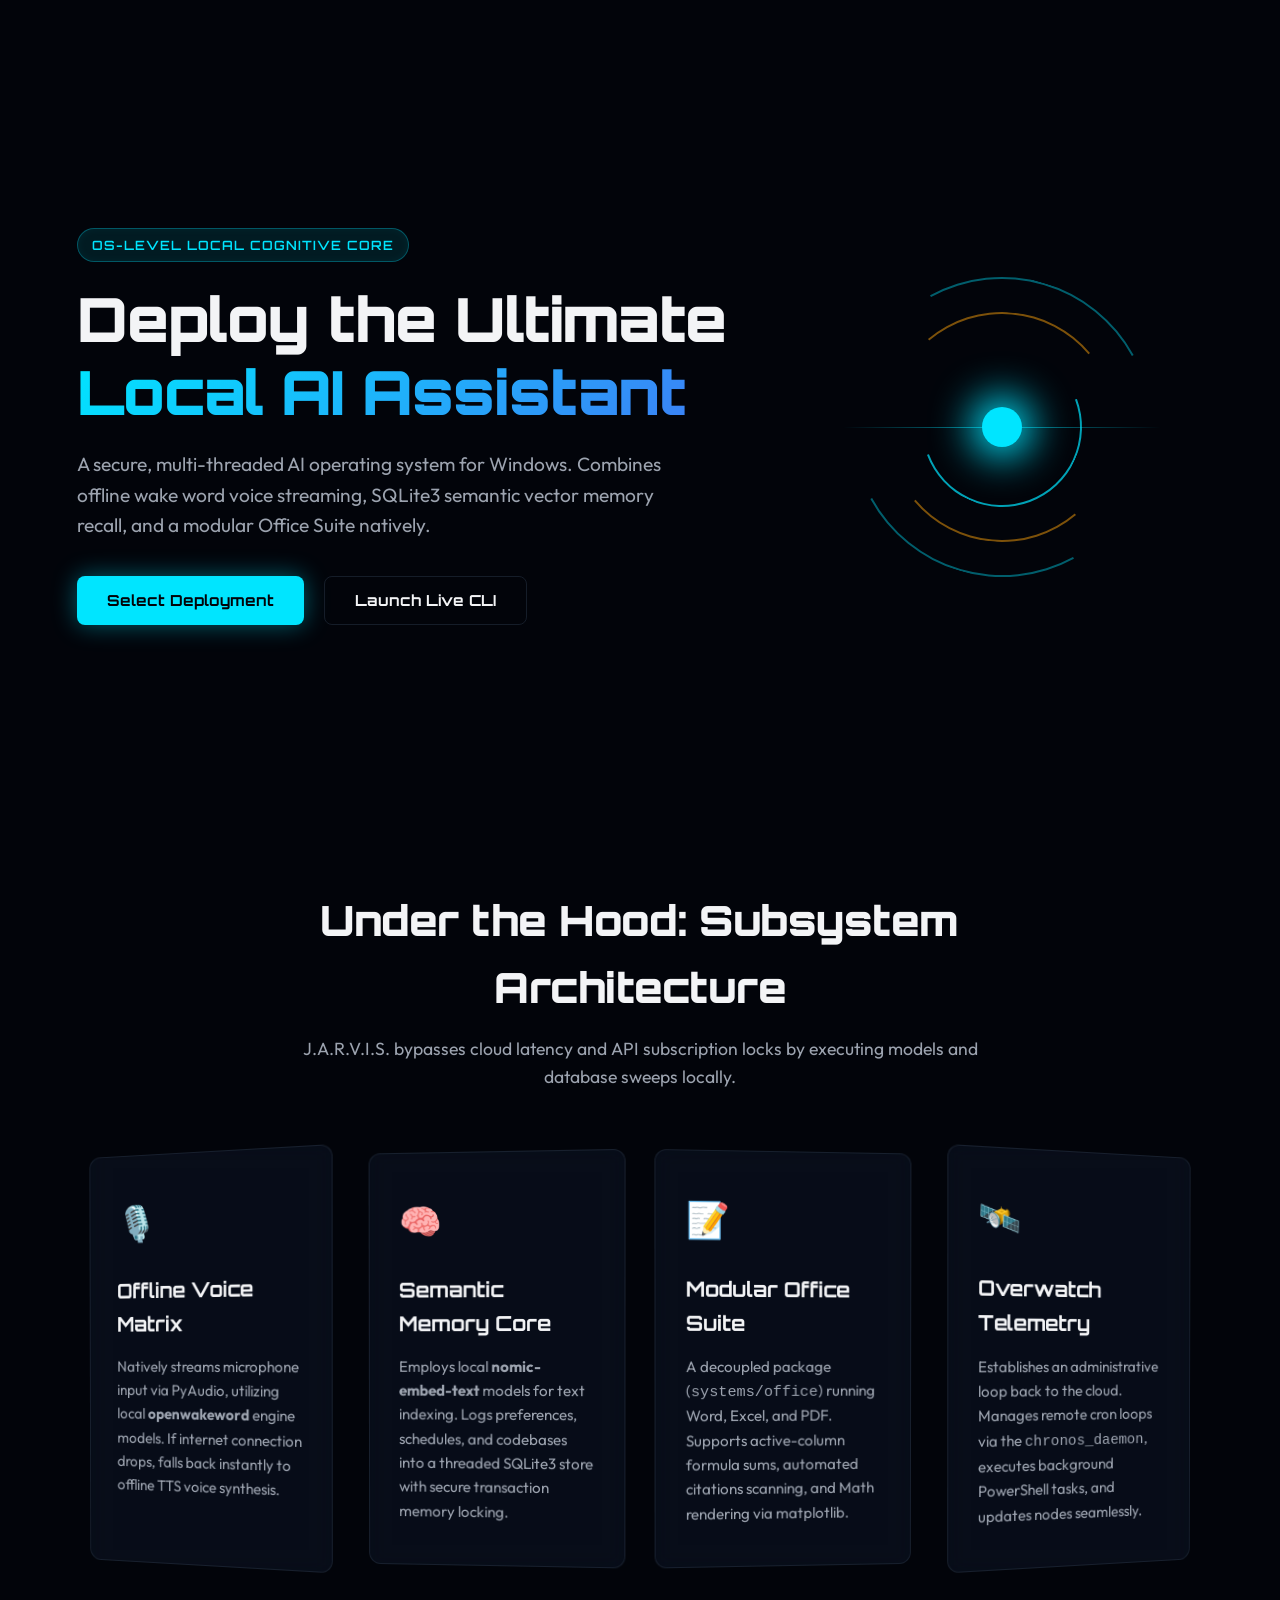
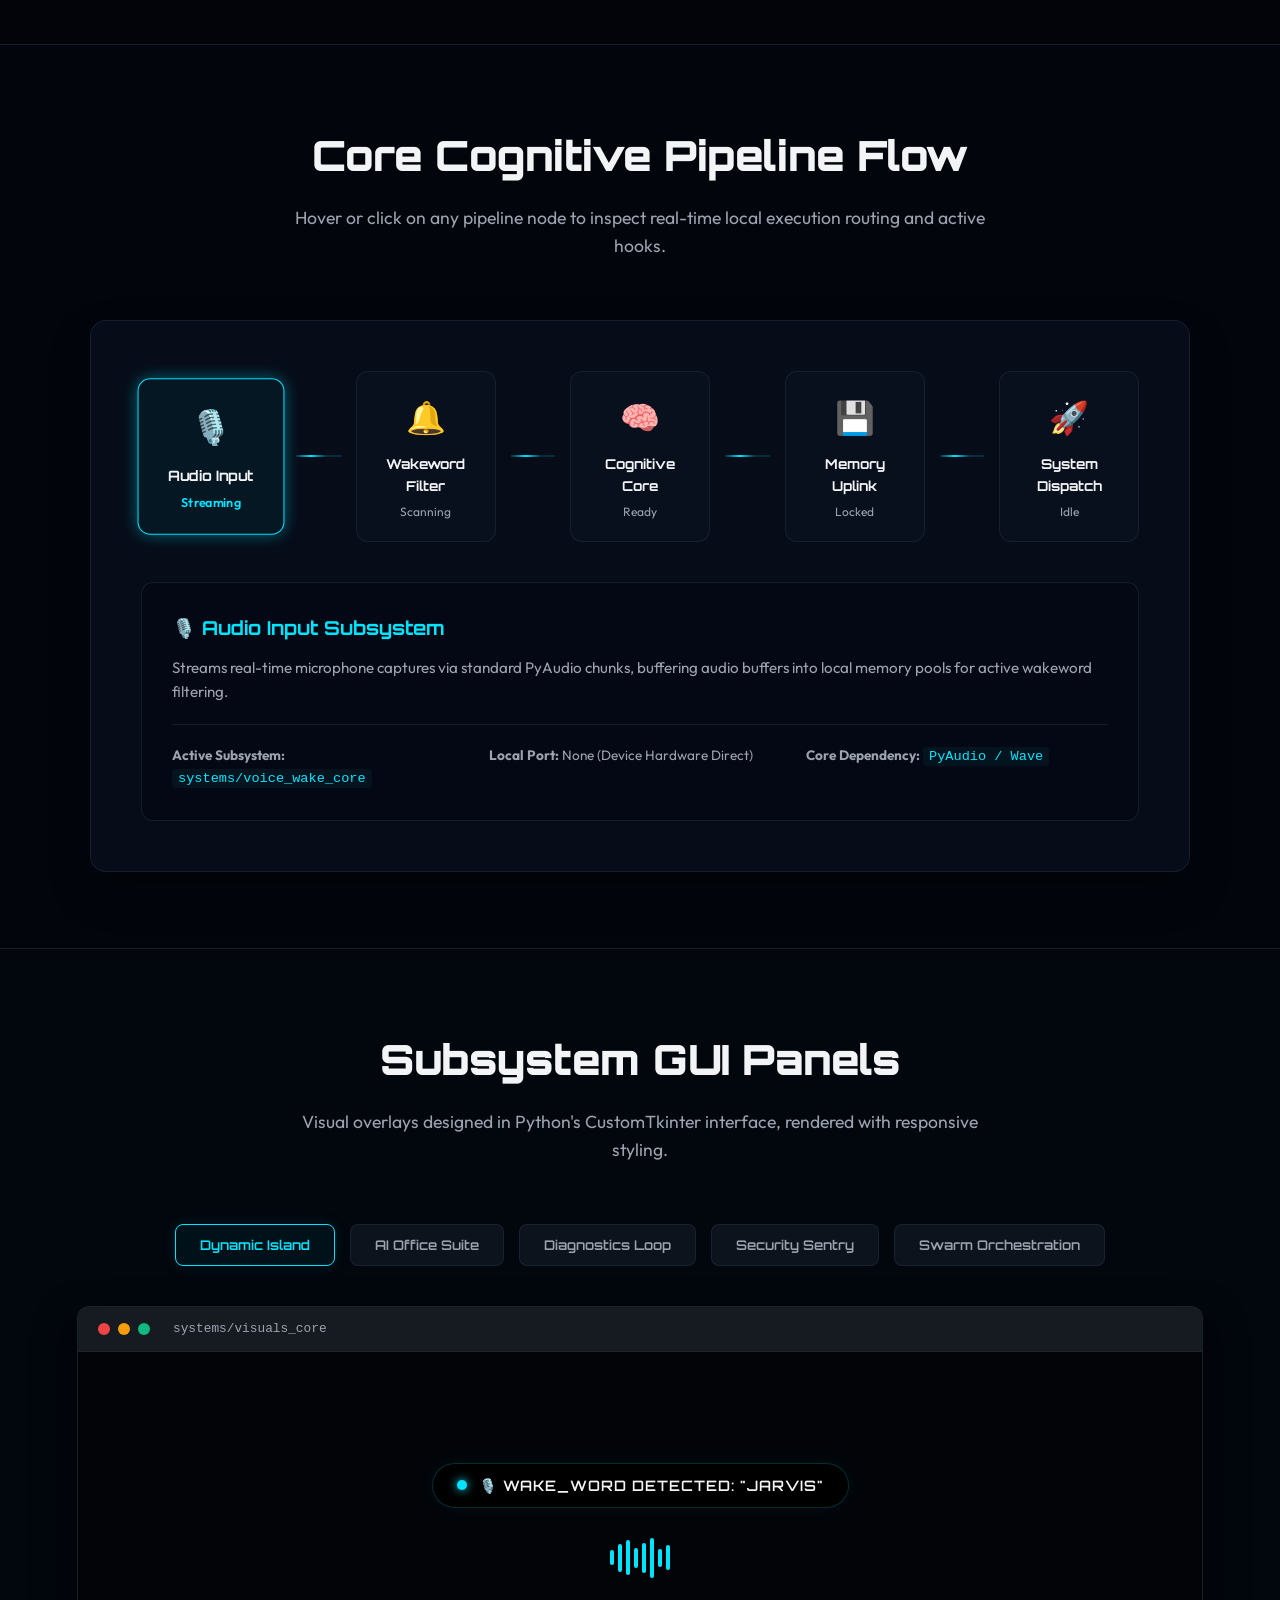
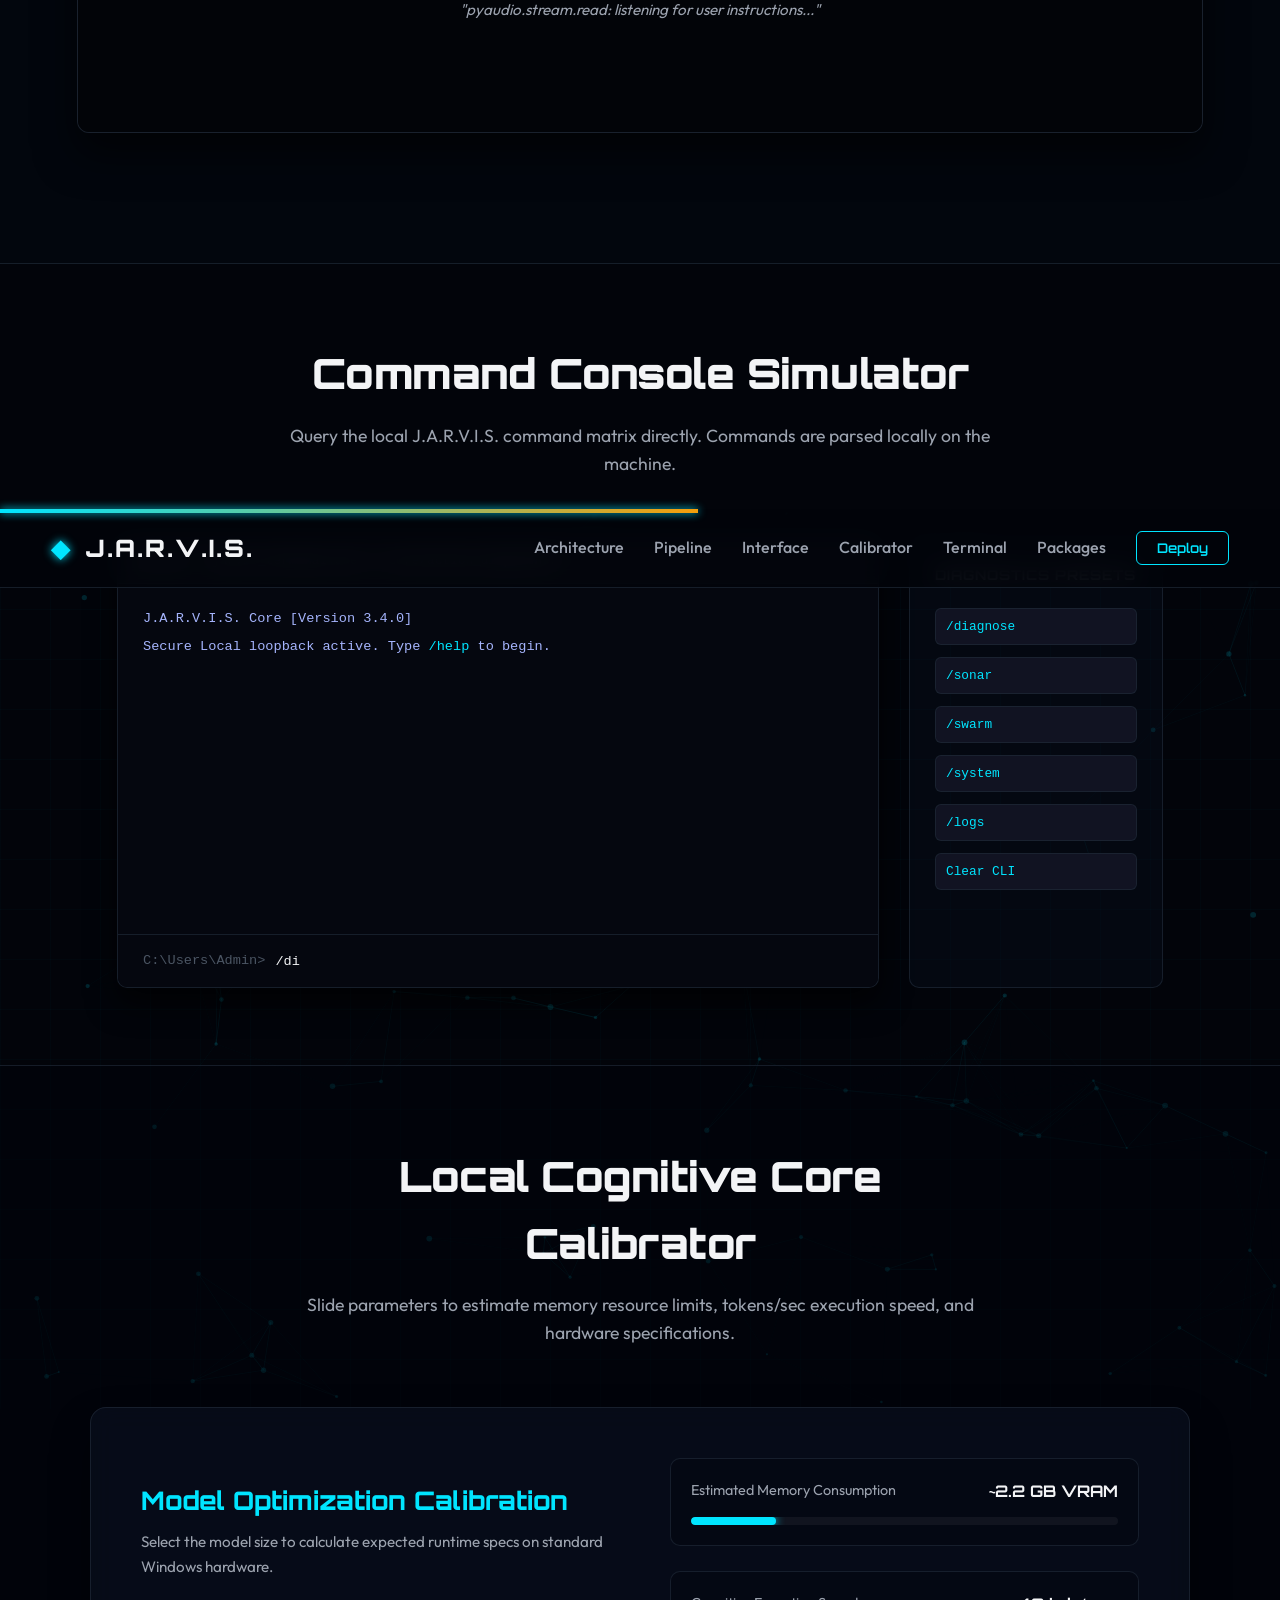
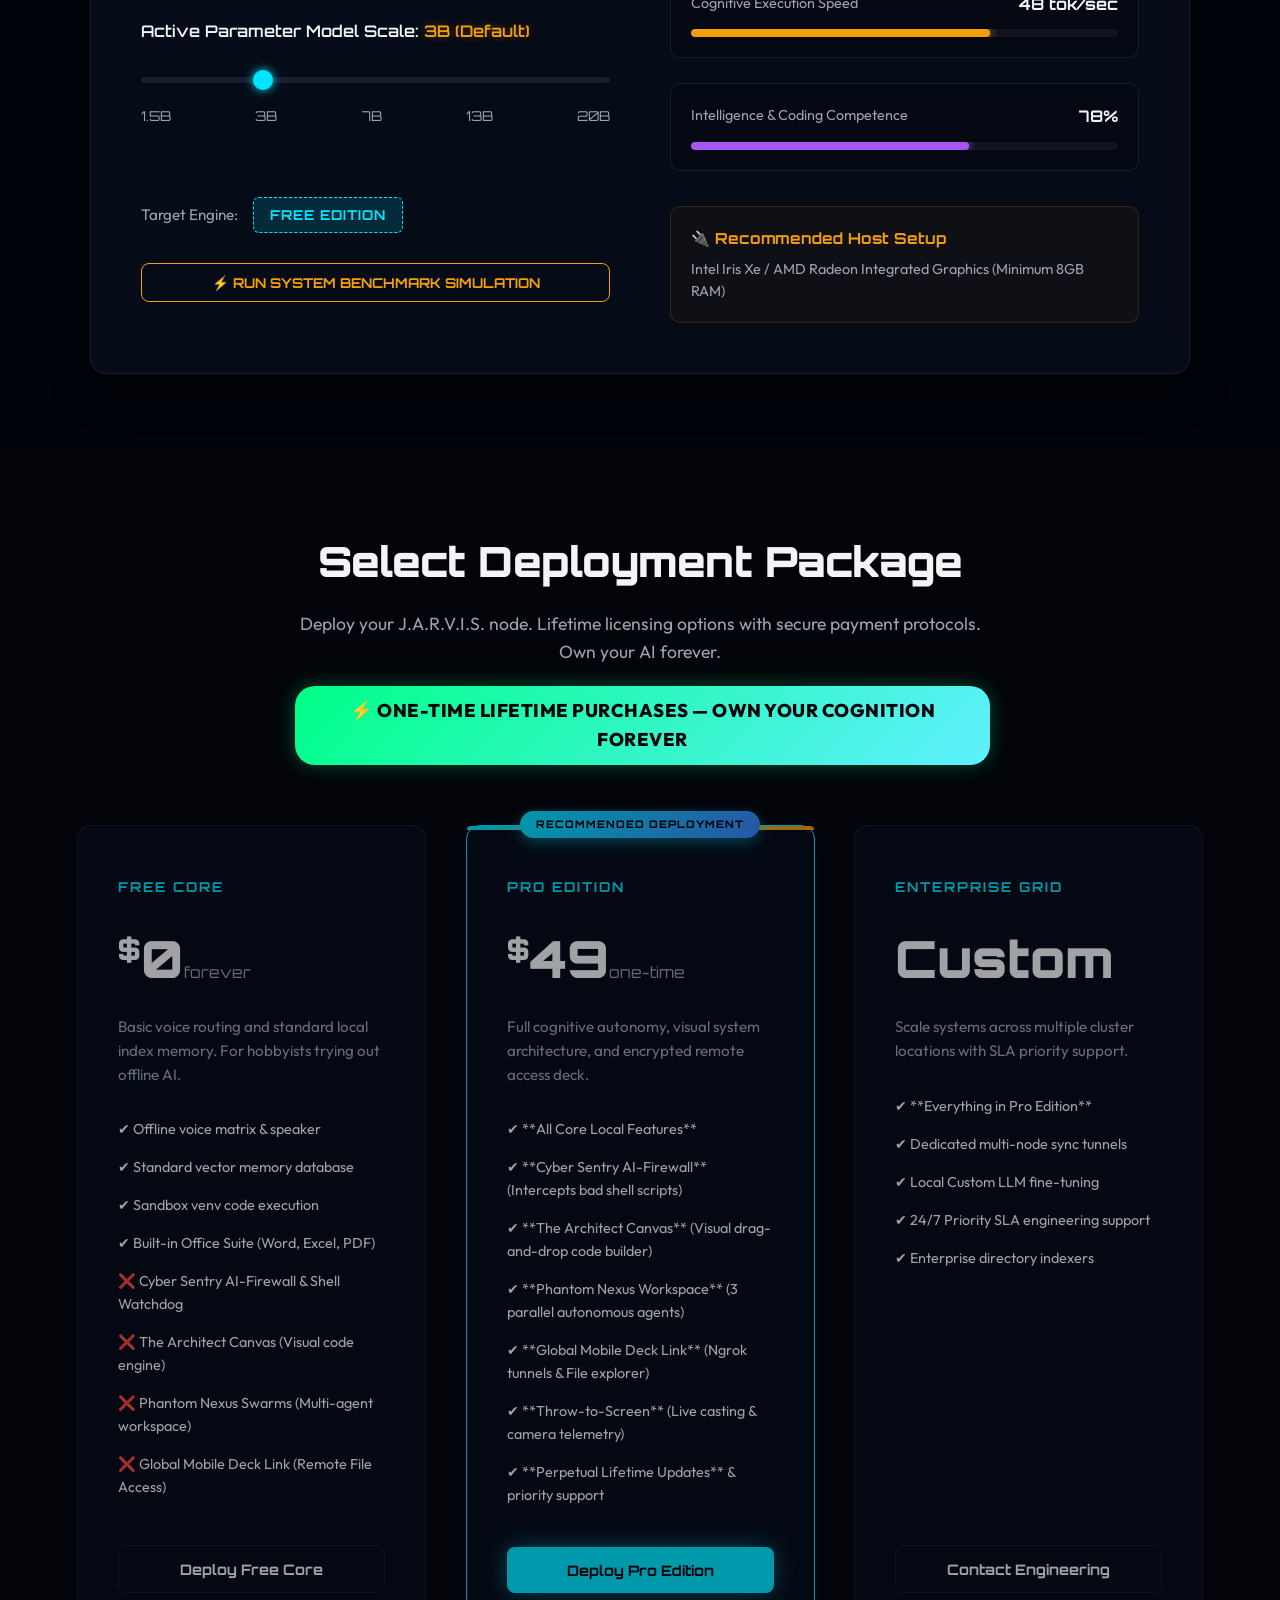
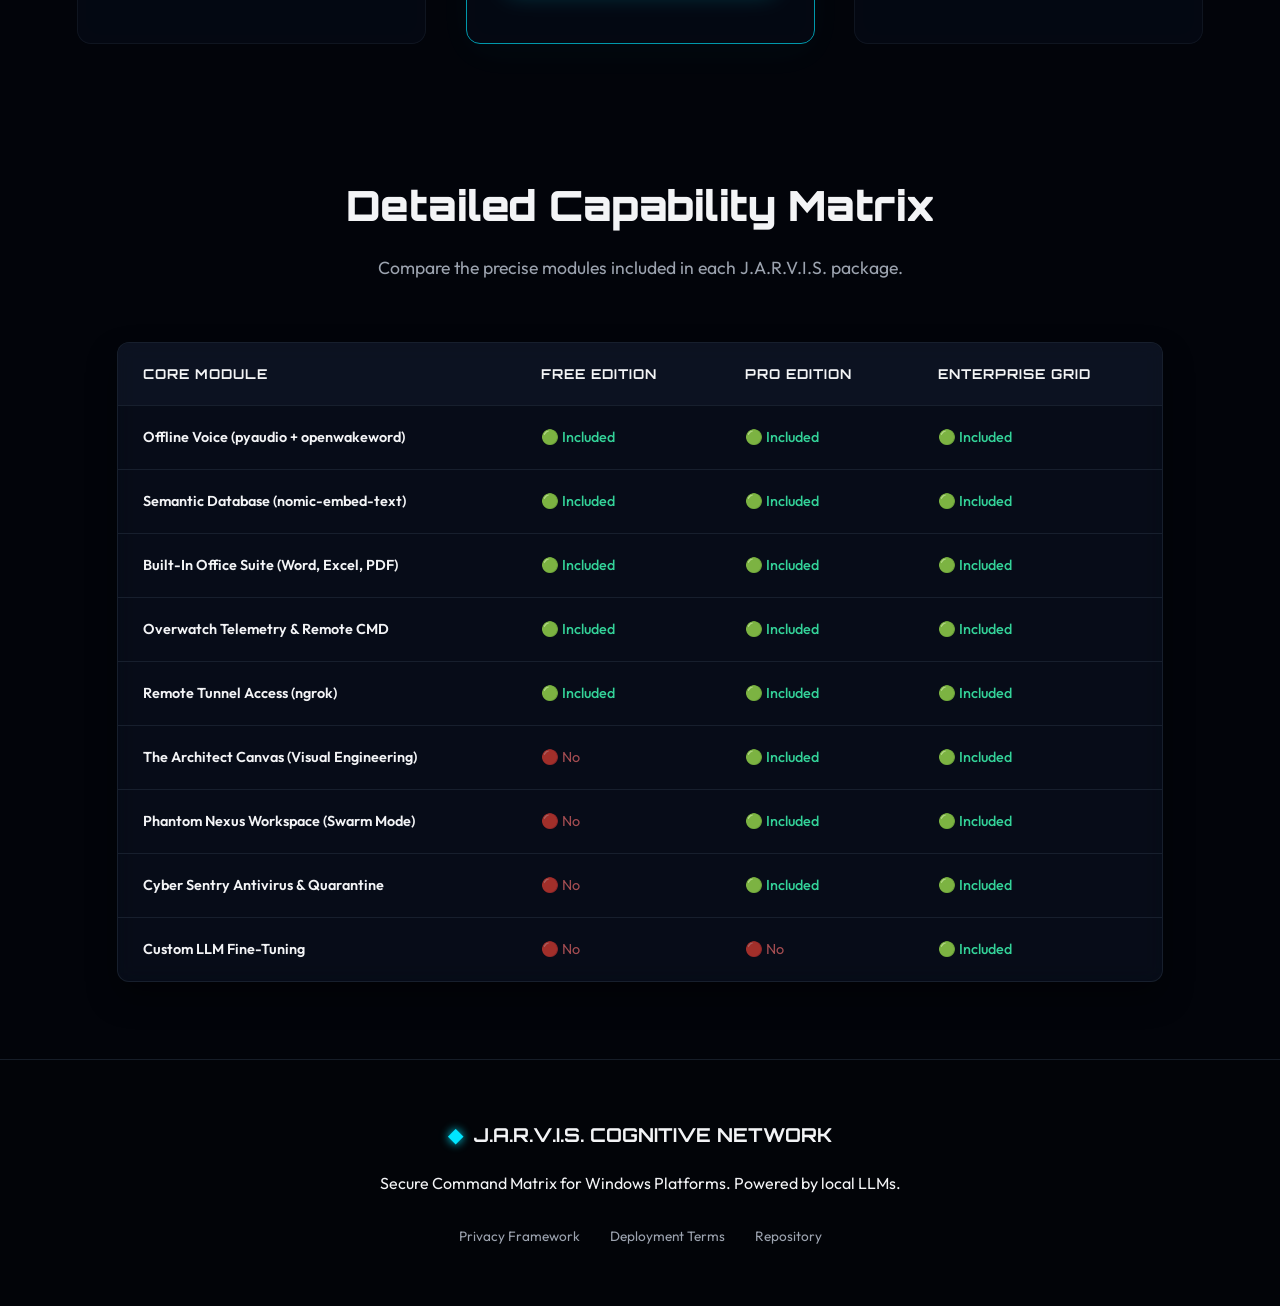
==== index.html @ 28736272 "Bump cache-buster version to v1.1.6" ====
<!DOCTYPE html>
<html lang="en">
<head>
    <meta charset="UTF-8">
    <meta name="viewport" content="width=device-width, initial-scale=1.0">
    <title>J.A.R.V.I.S. | Local AI Operating System & Windows Assistant</title>
    
    <!-- SEO Meta Tags -->
    <meta name="description" content="Deploy J.A.R.V.I.S. – A secure, 100% offline local AI operating system for Windows. Voice controls, local semantic memory, multi-agent swarms, and an encrypted mobile deck link.">
    <meta name="keywords" content="local ai, offline assistant, jarvis, windows automation, local llm, agent swarm, chroma db, private assistant">
    <meta name="author" content="Dimitris Bekas">
    <meta name="robots" content="index, follow">

    <!-- OpenGraph (Facebook, Discord, Telegram, LinkedIn) -->
    <meta property="og:type" content="website">
    <meta property="og:title" content="J.A.R.V.I.S. | The Local AI Operating System & Windows Assistant">
    <meta property="og:description" content="Deploy a secure, 100% offline local AI operating system on your PC. Voice matrix, semantic vector memory, sandbox code execution, and an encrypted mobile deck link.">
    <meta property="og:image" content="https://dimpm32145.github.io/Jarivs-Site/banner.png">
    <meta property="og:url" content="https://dimpm32145.github.io/Jarivs-Site/">

    <!-- Twitter Card metadata -->
    <meta name="twitter:card" content="summary_large_image">
    <meta name="twitter:title" content="J.A.R.V.I.S. | The Local AI Operating System & Windows Assistant">
    <meta name="twitter:description" content="Deploy a secure, 100% offline local AI operating system on your PC. Voice matrix, semantic vector memory, sandbox code execution, and an encrypted mobile deck link.">
    <meta name="twitter:image" content="https://dimpm32145.github.io/Jarivs-Site/banner.png">

    <!-- Website Favicon Icon -->
    <link rel="icon" type="image/png" href="favicon.png">

    <!-- Google Fonts for High-Tech feel -->
    <link rel="preconnect" href="https://fonts.googleapis.com">
    <link rel="preconnect" href="https://fonts.gstatic.com" crossorigin>
    <link href="https://fonts.googleapis.com/css2?family=Orbitron:wght@400;600;800;900&family=Outfit:wght@300;400;500;700&display=swap" rel="stylesheet">
    <link rel="stylesheet" href="styles.css">
</head>
<body>

    <!-- Scroll Progress Indicator -->
    <div class="scroll-progress-container">
        <div class="scroll-progress-bar" id="scroll-indicator"></div>
    </div>

    <!-- Background Particle Canvas representing the Cortex Grid -->
    <canvas id="cortex-canvas"></canvas>

    <!-- Header Navigation -->
    <header class="navbar">
        <div class="navbar-container">
            <div class="logo">
                <span class="logo-accent">◆</span> J.A.R.V.I.S.
            </div>
            <nav class="nav-links">
                <a href="#features">Architecture</a>
                <a href="#pipeline">Pipeline</a>
                <a href="#explorer">Interface</a>
                <a href="#estimator">Calibrator</a>
                <a href="#console">Terminal</a>
                <a href="#pricing">Packages</a>
                <button class="nav-btn" onclick="scrollToSection('pricing')">Deploy</button>
            </nav>
        </div>
    </header>

    <!-- Hero Section -->
    <section class="hero">
        <div class="hero-content">
            <div class="badge scroll-reveal fade-up">OS-LEVEL LOCAL COGNITIVE CORE</div>
            <h1 class="scroll-reveal fade-up-delay-1">Deploy the Ultimate <span class="gradient-text">Local AI Assistant</span></h1>
            <p class="hero-subtitle scroll-reveal fade-up-delay-2">
                A secure, multi-threaded AI operating system for Windows. Combines offline wake word voice streaming, SQLite3 semantic vector memory recall, and a modular Office Suite natively.
            </p>
            <div class="hero-actions scroll-reveal fade-up-delay-3">
                <button class="btn btn-glowing" onclick="scrollToSection('pricing')">Select Deployment</button>
                <button class="btn btn-outline" onclick="scrollToSection('console')">Launch Live CLI</button>
            </div>
        </div>
        <!-- Holographic Central Core Graphic -->
        <div class="hero-graphic scroll-reveal scale-in">
            <div class="holo-core" id="hero-holo-core">
                <div class="ring ring-outer"></div>
                <div class="ring ring-mid"></div>
                <div class="ring ring-inner"></div>
                <div class="core-dot"></div>
                <div class="core-scanning-line"></div>
            </div>
        </div>
    </section>

    <!-- Features Overview cards (with 3D Perspective Roll) -->
    <section class="features-grid" id="features">
        <div class="section-header scroll-reveal fade-up">
            <h2>Under the Hood: Subsystem Architecture</h2>
            <p>J.A.R.V.I.S. bypasses cloud latency and API subscription locks by executing models and database sweeps locally.</p>
        </div>
        <div class="cards-container">
            <div class="card scroll-reveal scroll-3d">
                <div class="card-icon">🎙️</div>
                <h3>Offline Voice Matrix</h3>
                <p>Natively streams microphone input via PyAudio, utilizing local <strong>openwakeword</strong> engine models. If internet connection drops, falls back instantly to offline TTS voice synthesis.</p>
            </div>
            <div class="card scroll-reveal scroll-3d">
                <div class="card-icon">🧠</div>
                <h3>Semantic Memory Core</h3>
                <p>Employs local <strong>nomic-embed-text</strong> models for text indexing. Logs preferences, schedules, and codebases into a threaded SQLite3 store with secure transaction memory locking.</p>
            </div>
            <div class="card scroll-reveal scroll-3d">
                <div class="card-icon">📝</div>
                <h3>Modular Office Suite</h3>
                <p>A decoupled package (<code>systems/office</code>) running Word, Excel, and PDF. Supports active-column formula sums, automated citations scanning, and Math rendering via matplotlib.</p>
            </div>
            <div class="card scroll-reveal scroll-3d">
                <div class="card-icon">🛰️</div>
                <h3>Overwatch Telemetry</h3>
                <p>Establishes an administrative loop back to the cloud. Manages remote cron loops via the <code>chronos_daemon</code>, executes background PowerShell tasks, and updates nodes seamlessly.</p>
            </div>
        </div>
    </section>

    <!-- Interactive Core Pipeline Visualizer -->
    <section class="pipeline-section" id="pipeline">
        <div class="section-header scroll-reveal fade-up">
            <h2>Core Cognitive Pipeline Flow</h2>
            <p>Hover or click on any pipeline node to inspect real-time local execution routing and active hooks.</p>
        </div>
        
        <div class="pipeline-container scroll-reveal scale-in">
            <div class="pipeline-flow">
                <!-- Node 1 -->
                <div class="pipeline-node active" onclick="showPipelineDetails('audio')">
                    <div class="node-icon">🎙️</div>
                    <div class="node-label">Audio Input</div>
                    <div class="node-status">Streaming</div>
                </div>
                
                <div class="pipeline-connector"><div class="connector-glow"></div></div>
                
                <!-- Node 2 -->
                <div class="pipeline-node" onclick="showPipelineDetails('wakeword')">
                    <div class="node-icon">🔔</div>
                    <div class="node-label">Wakeword Filter</div>
                    <div class="node-status">Scanning</div>
                </div>
                
                <div class="pipeline-connector"><div class="connector-glow"></div></div>
                
                <!-- Node 3 -->
                <div class="pipeline-node" onclick="showPipelineDetails('cognitive')">
                    <div class="node-icon">🧠</div>
                    <div class="node-label">Cognitive Core</div>
                    <div class="node-status">Ready</div>
                </div>
                
                <div class="pipeline-connector"><div class="connector-glow"></div></div>
                
                <!-- Node 4 -->
                <div class="pipeline-node" onclick="showPipelineDetails('memory')">
                    <div class="node-icon">💾</div>
                    <div class="node-label">Memory Uplink</div>
                    <div class="node-status">Locked</div>
                </div>
                
                <div class="pipeline-connector"><div class="connector-glow"></div></div>
                
                <!-- Node 5 -->
                <div class="pipeline-node" onclick="showPipelineDetails('dispatch')">
                    <div class="node-icon">🚀</div>
                    <div class="node-label">System Dispatch</div>
                    <div class="node-status">Idle</div>
                </div>
            </div>
            
            <!-- Pipeline details panel -->
            <div class="pipeline-details" id="pipeline-details-panel">
                <h4 id="pipe-title">🎙️ Audio Input Subsystem</h4>
                <p id="pipe-desc">Streams real-time microphone captures via standard PyAudio chunks, buffering audio buffers into local memory pools for active wakeword filtering.</p>
                <div class="pipe-meta">
                    <div class="meta-row"><strong>Active Subsystem:</strong> <code id="pipe-file">systems/voice_wake_core</code></div>
                    <div class="meta-row"><strong>Local Port:</strong> <span id="pipe-port">None (Device Hardware Direct)</span></div>
                    <div class="meta-row"><strong>Core Dependency:</strong> <code id="pipe-dep">PyAudio / Wave</code></div>
                </div>
            </div>
        </div>
    </section>

    <!-- Tabbed Feature Explorer (Interactive GUI Mockups) -->
    <section class="explorer-section" id="explorer">
        <div class="section-header scroll-reveal fade-up">
            <h2>Subsystem GUI Panels</h2>
            <p>Visual overlays designed in Python's CustomTkinter interface, rendered with responsive styling.</p>
        </div>
        <div class="explorer-container scroll-reveal scale-in">
            <!-- Tabs Navigation -->
            <div class="explorer-tabs">
                <button class="tab-link active" onclick="switchTab(event, 'island')">Dynamic Island</button>
                <button class="tab-link" onclick="switchTab(event, 'office')">AI Office Suite</button>
                <button class="tab-link" onclick="switchTab(event, 'diagnostics')">Diagnostics Loop</button>
                <button class="tab-link" onclick="switchTab(event, 'security')">Security Sentry</button>
                <button class="tab-link" onclick="switchTab(event, 'swarm-panel')">Swarm Orchestration</button>
            </div>
            <!-- Tabs Content -->
            <div class="explorer-content">
                <div id="island" class="tab-panel active">
                    <div class="mockup-frame">
                        <div class="mockup-header"><span class="dot"></span><span class="dot"></span><span class="dot"></span><span class="tab-title-text">systems/visuals_core</span></div>
                        <div class="island-mockup">
                            <div class="island-pill">
                                <span class="island-dot"></span>
                                <span class="island-text">🎙️ WAKE_WORD DETECTED: "JARVIS"</span>
                            </div>
                            <div class="waveforms">
                                <div class="bar"></div><div class="bar"></div><div class="bar"></div><div class="bar"></div>
                                <div class="bar"></div><div class="bar"></div><div class="bar"></div><div class="bar"></div>
                            </div>
                            <div class="island-log">"pyaudio.stream.read: listening for user instructions..."</div>
                        </div>
                    </div>
                </div>
                <div id="office" class="tab-panel">
                    <div class="mockup-frame">
                        <div class="mockup-header"><span class="dot"></span><span class="dot"></span><span class="dot"></span><span class="tab-title-text">systems/office/document_processor</span></div>
                        <div class="office-mockup">
                            <div class="office-ribbon">
                                <div class="ribbon-btn active" id="ribbon-btn-scale" onclick="runOfficeAction('scale')">Marginal Scaling</div>
                                <div class="ribbon-btn" id="ribbon-btn-bib" onclick="runOfficeAction('bib')">Auto-Bibliography</div>
                                <div class="ribbon-btn" id="ribbon-btn-math" onclick="runOfficeAction('math')">Math Renderer</div>
                                <div class="ribbon-btn active" id="ribbon-btn-nav" onclick="runOfficeAction('nav')">Nav Pane</div>
                            </div>
                            <div class="office-body">
                                <div class="office-sidebar" id="office-headings-sidebar">
                                    <h4>Outline Headings</h4>
                                    <ul>
                                        <li>◆ 1. Executive Summary</li>
                                        <li>◆ 2. Model Routing</li>
                                        <li>◆ 3. System Scorecard</li>
                                    </ul>
                                </div>
                                <div class="office-canvas">
                                    <div class="canvas-page" id="office-canvas-page">
                                        <h3 style="color:#00E5FF">1. Executive Summary</h3>
                                        <p>The vector memory locks during write cycles. Local embeddings run concurrently. Swarm agents execute self-healing steps if commands crash...</p>
                                        <p style="font-size:11px; color:#f59e0b; margin-top:20px;">[1] J.A.R.V.I.S. Architectural Sweep Report (2026).</p>
                                        
                                        <!-- Dynamic Bibliography Slot -->
                                        <div id="office-bib-slot"></div>
                                        
                                        <!-- Dynamic Math Equation Slot -->
                                        <div id="office-math-slot"></div>
                                    </div>
                                </div>
                            </div>
                        </div>
                    </div>
                </div>
                <div id="diagnostics" class="tab-panel">
                    <div class="mockup-frame">
                        <div class="mockup-header"><span class="dot"></span><span class="dot"></span><span class="dot"></span><span class="tab-title-text">systems/diagnostics_monitor</span></div>
                        <div class="diag-mockup">
                            <div class="diag-grid">
                                <div class="diag-card">
                                    <h5>LOCAL EMBEDDINGS</h5>
                                    <div class="diag-status ok">OLLAMA ACTIVE [nomic-embed-text]</div>
                                    <p>Zero external API calls. Encrypted vector maps.</p>
                                </div>
                                <div class="diag-card">
                                    <h5>PERSISTENCE STABILITY</h5>
                                    <div class="diag-status ok">SQLITE LOCK ACQUIRED</div>
                                    <p>Thread-safe locks resolve concurrent data updates.</p>
                                </div>
                                <div class="diag-card">
                                    <h5>BACKGROUND SCHEDULER</h5>
                                    <div class="diag-status ok">CHRONOS DAEMON RUNNING</div>
                                    <p>Auto-checking background cron alerts.</p>
                                </div>
                                <div class="diag-card">
                                    <h5>LOCAL SANDBOX SECURITY</h5>
                                    <div class="diag-status secure">WEB_HOST RESTRICTED</div>
                                    <p>Flask local server bound securely to 127.0.0.1.</p>
                                </div>
                            </div>
                        </div>
                    </div>
                </div>
                <div id="security" class="tab-panel">
                    <div class="mockup-frame">
                        <div class="mockup-header"><span class="dot"></span><span class="dot"></span><span class="dot"></span><span class="tab-title-text">core/security_sentry</span></div>
                        <div class="security-mockup">
                            <div class="radar-scan">
                                <div class="radar-line"></div>
                                <div class="blip" style="top:30%; left:40%;"></div>
                                <div class="blip" style="top:60%; left:70%;"></div>
                            </div>
                            <div class="sec-feed">
                                <div class="feed-line">[SEC] Telemetry bridge handshake established.</div>
                                <div class="feed-line">[SEC] Overwatch token authentication: VALIDATED.</div>
                                <div class="feed-line warn">[SEC] Flask API bound to loopback. WAN access closed (Tunneling only).</div>
                            </div>
                        </div>
                    </div>
                </div>
                <div id="swarm-panel" class="tab-panel">
                    <div class="mockup-frame">
                        <div class="mockup-header"><span class="dot"></span><span class="dot"></span><span class="dot"></span><span class="tab-title-text">systems/swarm_coordinator</span></div>
                        <div class="swarm-mockup">
                            <div class="swarm-visualization">
                                <div class="swarm-node-grid">
                                    <div class="swarm-node" id="swarm-node-researcher">
                                        <div class="node-status-glow"></div>
                                        <span class="node-icon">🔍</span>
                                        <span class="node-title">Researcher</span>
                                        <span class="node-state">IDLE</span>
                                    </div>
                                    <div class="swarm-node" id="swarm-node-coder">
                                        <div class="node-status-glow"></div>
                                        <span class="node-icon">💻</span>
                                        <span class="node-title">Developer</span>
                                        <span class="node-state">IDLE</span>
                                    </div>
                                    <div class="swarm-node" id="swarm-node-auditor">
                                        <div class="node-status-glow"></div>
                                        <span class="node-icon">🛡️</span>
                                        <span class="node-title">Auditor</span>
                                        <span class="node-state">IDLE</span>
                                    </div>
                                    <div class="swarm-node" id="swarm-node-sentry">
                                        <div class="node-status-glow"></div>
                                        <span class="node-icon">🛰️</span>
                                        <span class="node-title">Sentry</span>
                                        <span class="node-state">IDLE</span>
                                    </div>
                                </div>
                                <svg class="swarm-paths-svg">
                                    <!-- Dynamic path lines connecting elements -->
                                    <path id="path-res-cod" d="M 50 25 L 150 25" fill="none" stroke="rgba(0,229,255,0.15)" stroke-width="2" />
                                    <path id="path-cod-aud" d="M 150 25 L 150 125" fill="none" stroke="rgba(0,229,255,0.15)" stroke-width="2" />
                                    <path id="path-aud-sen" d="M 150 125 L 50 125" fill="none" stroke="rgba(0,229,255,0.15)" stroke-width="2" />
                                    <path id="path-sen-res" d="M 50 125 L 50 25" fill="none" stroke="rgba(0,229,255,0.15)" stroke-width="2" />
                                </svg>
                            </div>
                            <div class="swarm-console">
                                <div class="swarm-console-header">
                                    <span>SWARM MATRIX CONTROLLER DAEMON</span>
                                    <button class="btn-micro" id="btn-deploy-swarm" onclick="deploySwarmDemo(event)">⚡ DEPLOY LOCAL SWARM</button>
                                </div>
                                <div class="swarm-console-log" id="swarm-log">
                                    <div class="log-entry system">[SYSTEM] Swarm matrix offline. Ready for client authorization...</div>
                                </div>
                            </div>
                        </div>
                    </div>
                </div>
            </div>
        </div>
    </section>

    <!-- Interactive Terminal Console Mockup -->
    <section class="console-section" id="console">
        <div class="section-header scroll-reveal fade-up">
            <h2>Command Console Simulator</h2>
            <p>Query the local J.A.R.V.I.S. command matrix directly. Commands are parsed locally on the machine.</p>
        </div>
        <div class="console-wrapper">
            <div class="console-frame scroll-reveal slide-left" id="console-terminal-card">
                <div class="console-header">
                    <span class="dot"></span><span class="dot"></span><span class="dot"></span>
                    <span class="console-title">jarvis_terminal.exe // core/action_dispatcher</span>
                </div>
                <div class="console-body" id="console-body">
                    <div class="cli-line">J.A.R.V.I.S. Core [Version 3.4.0]</div>
                    <div class="cli-line">Secure Local loopback active. Type <span style="color:#00E5FF">/help</span> to begin.</div>
                    <div class="cli-line">&nbsp;</div>
                </div>
                <div class="console-input-row">
                    <span class="prompt">C:\Users\Admin></span>
                    <input type="text" id="console-input" placeholder="Type command here..." onkeypress="handleConsoleInput(event)">
                </div>
            </div>
            <!-- Preset commands sidebar -->
            <div class="console-presets scroll-reveal slide-right">
                <h4>Diagnostics Presets</h4>
                <button class="preset-btn" onclick="runPreset('/diagnose')">/diagnose</button>
                <button class="preset-btn" onclick="runPreset('/sonar')">/sonar</button>
                <button class="preset-btn" onclick="runPreset('/swarm')">/swarm</button>
                <button class="preset-btn" onclick="runPreset('/system')">/system</button>
                <button class="preset-btn" onclick="runPreset('/logs')">/logs</button>
                <button class="preset-btn" onclick="runPreset('/clear')">Clear CLI</button>
            </div>
        </div>
    </section>

    <!-- Local AI Cognitive Estimator (Calibration / Hardware Specs Calculator) -->
    <section class="estimator-section" id="estimator">
        <div class="section-header scroll-reveal fade-up">
            <h2>Local Cognitive Core Calibrator</h2>
            <p>Slide parameters to estimate memory resource limits, tokens/sec execution speed, and hardware specifications.</p>
        </div>
        <div class="estimator-container scroll-reveal scale-in">
            <div class="estimator-grid">
                <!-- Left Panel: The sliders and selection -->
                <div class="estimator-controls">
                    <h3>Model Optimization Calibration</h3>
                    <p class="description">Select the model size to calculate expected runtime specs on standard Windows hardware.</p>
                    
                    <div class="param-selector">
                        <label>Active Parameter Model Scale: <span id="param-val" class="highlight">3B (Default)</span></label>
                        <div class="slider-container">
                            <input type="range" id="param-slider" min="1" max="5" value="2" class="estimator-slider" oninput="updateEstimator()">
                            <div class="slider-ticks">
                                <span>1.5B</span>
                                <span>3B</span>
                                <span>7B</span>
                                <span>13B</span>
                                <span>20B</span>
                            </div>
                        </div>
                    </div>
                    
                    <div class="hardware-tier-badge">
                        <span>Target Engine:</span>
                        <div class="tier-badge" id="estimator-tier">FREE EDITION</div>
                    </div>
                    
                    <div style="margin-top: 30px;">
                        <button type="button" class="btn btn-outline" style="width: 100%; border-color: var(--accent-2); color: var(--accent-2); font-size: 0.85rem; padding: 10px 20px;" onclick="runCalibrationBenchmark()">⚡ RUN SYSTEM BENCHMARK SIMULATION</button>
                    </div>
                </div>
                
                <!-- Right Panel: Visual Readout Gauges -->
                <div class="estimator-readouts" style="position: relative;">
                    <!-- Benchmark terminal console output (initially hidden) -->
                    <div id="benchmark-terminal" style="display: none; position: absolute; top: 0; left: 0; width: 100%; height: 100%; background: #050811; border: 1px solid var(--accent); border-radius: 10px; padding: 25px; font-family: 'Consolas', monospace; font-size: 0.85rem; color: #10b981; overflow-y: auto; z-index: 10; box-shadow: 0 0 20px rgba(0, 229, 255, 0.15);">
                        <div style="color: var(--accent); font-weight: bold; border-bottom: 1px solid rgba(0,229,255,0.15); padding-bottom: 8px; margin-bottom: 12px; display: flex; justify-content: space-between;">
                            <span>WORKSTATION BENCHMARK CORE v1.0</span>
                            <span class="pulse-dot" style="width: 8px; height: 8px; background: #ef4444; border-radius: 50%; display: inline-block;"></span>
                        </div>
                        <div id="benchmark-log" style="display: flex; flex-direction: column; gap: 6px; line-height: 1.4;">
                            <!-- Will be populated dynamically -->
                        </div>
                    </div>
                    <div class="gauge-card">
                        <div class="gauge-info">
                            <span class="label">Estimated Memory Consumption</span>
                            <span class="value" id="est-ram">~2.2 GB VRAM</span>
                        </div>
                        <div class="progress-bar-container">
                            <div class="progress-bar-fill" id="ram-progress" style="width: 20%;"></div>
                        </div>
                    </div>
                    
                    <div class="gauge-card">
                        <div class="gauge-info">
                            <span class="label">Cognitive Execution Speed</span>
                            <span class="value" id="est-speed">48 tok/sec</span>
                        </div>
                        <div class="progress-bar-container">
                            <div class="progress-bar-fill speed" id="speed-progress" style="width: 70%;"></div>
                        </div>
                    </div>
                    
                    <div class="gauge-card">
                        <div class="gauge-info">
                            <span class="label">Intelligence & Coding Competence</span>
                            <span class="value" id="est-intelligence">78%</span>
                        </div>
                        <div class="progress-bar-container">
                            <div class="progress-bar-fill intelligence" id="intelligence-progress" style="width: 65%;"></div>
                        </div>
                    </div>

                    <div class="hardware-recommendation">
                        <div class="recommendation-header">🔌 Recommended Host Setup</div>
                        <div class="recommendation-text" id="est-hardware">Intel Iris Xe / AMD Radeon Integrated Graphics (Minimum 8GB RAM)</div>
                    </div>
                </div>
            </div>
        </div>
    </section>

    <!-- Pricing Packages -->
    <section class="pricing-section" id="pricing">
        <div class="section-header scroll-reveal fade-up">
            <h2>Select Deployment Package</h2>
            <p>Deploy your J.A.R.V.I.S. node. Lifetime licensing options with secure payment protocols. Own your AI forever.</p>
            <div class="billing-toggle">
                <span class="discount-badge" style="font-size: 1.15rem; padding: 10px 20px; border-radius: 20px; font-weight: 800; background: linear-gradient(135deg, #00ff87 0%, #60efff 100%); color: #02040a; letter-spacing: 0.5px; box-shadow: 0 0 20px rgba(0, 255, 135, 0.3);">⚡ ONE-TIME LIFETIME PURCHASES — OWN YOUR COGNITION FOREVER</span>
            </div>
        </div>
        <div class="pricing-grid">
            <!-- Free Edition -->
            <div class="price-card scroll-reveal slide-left scroll-3d">
                <div class="price-tier">FREE CORE</div>
                <div class="price-value"><span class="price-currency">$</span><span class="price-num" id="core-price">0</span><span class="price-period" id="core-period"> forever</span></div>
                <p class="price-desc">Basic voice routing and standard local index memory. For hobbyists trying out offline AI.</p>
                <ul class="price-features">
                    <li>✔ Offline voice matrix & speaker</li>
                    <li>✔ Standard vector memory database</li>
                    <li>✔ Sandbox venv code execution</li>
                    <li>✔ Built-in Office Suite (Word, Excel, PDF)</li>
                    <li>❌ Cyber Sentry AI-Firewall & Shell Watchdog</li>
                    <li>❌ The Architect Canvas (Visual code engine)</li>
                    <li>❌ Phantom Nexus Swarms (Multi-agent workspace)</li>
                    <li>❌ Global Mobile Deck Link (Remote File Access)</li>
                </ul>
                <button class="price-btn" onclick="openCheckout('Free Edition')">Deploy Free Core</button>
            </div>
            <!-- Pro Edition -->
            <div class="price-card recommended scroll-reveal scale-in scroll-3d">
                <div class="card-badge">RECOMMENDED DEPLOYMENT</div>
                <div class="price-tier">PRO EDITION</div>
                <div class="price-value"><span class="price-currency">$</span><span class="price-num" id="pro-price">49</span><span class="price-period" id="pro-period"> one-time</span></div>
                <p class="price-desc">Full cognitive autonomy, visual system architecture, and encrypted remote access deck.</p>
                <ul class="price-features">
                    <li>✔ **All Core Local Features**</li>
                    <li>✔ **Cyber Sentry AI-Firewall** (Intercepts bad shell scripts)</li>
                    <li>✔ **The Architect Canvas** (Visual drag-and-drop code builder)</li>
                    <li>✔ **Phantom Nexus Workspace** (3 parallel autonomous agents)</li>
                    <li>✔ **Global Mobile Deck Link** (Ngrok tunnels & File explorer)</li>
                    <li>✔ **Throw-to-Screen** (Live casting & camera telemetry)</li>
                    <li>✔ **Perpetual Lifetime Updates** & priority support</li>
                </ul>
                <button class="price-btn btn-glowing" onclick="openCheckout('Pro Edition')">Deploy Pro Edition</button>
            </div>
            <!-- Enterprise Grid -->
            <div class="price-card scroll-reveal slide-right scroll-3d">
                <div class="price-tier">ENTERPRISE GRID</div>
                <div class="price-value"><span class="price-num">Custom</span></div>
                <p class="price-desc">Scale systems across multiple cluster locations with SLA priority support.</p>
                <ul class="price-features">
                    <li>✔ **Everything in Pro Edition**</li>
                    <li>✔ Dedicated multi-node sync tunnels</li>
                    <li>✔ Local Custom LLM fine-tuning</li>
                    <li>✔ 24/7 Priority SLA engineering support</li>
                    <li>✔ Enterprise directory indexers</li>
                </ul>
                <button class="price-btn" onclick="openCheckout('Enterprise Grid')">Contact Engineering</button>
            </div>
        </div>
    </section>

    <!-- Detailed Packages Comparison Grid -->
    <section class="comparison-section">
        <div class="section-header scroll-reveal fade-up">
            <h2>Detailed Capability Matrix</h2>
            <p>Compare the precise modules included in each J.A.R.V.I.S. package.</p>
        </div>
        <div class="comparison-table-wrapper scroll-reveal scale-in">
            <table class="comparison-table">
                <thead>
                    <tr>
                        <th>Core Module</th>
                        <th>Free Edition</th>
                        <th>Pro Edition</th>
                        <th>Enterprise Grid</th>
                    </tr>
                </thead>
                <tbody>
                    <tr>
                        <td class="module-title">Offline Voice (pyaudio + openwakeword)</td>
                        <td class="included">🟢 Included</td>
                        <td class="included">🟢 Included</td>
                        <td class="included">🟢 Included</td>
                    </tr>
                    <tr>
                        <td class="module-title">Semantic Database (nomic-embed-text)</td>
                        <td class="included">🟢 Included</td>
                        <td class="included">🟢 Included</td>
                        <td class="included">🟢 Included</td>
                    </tr>
                    <tr>
                        <td class="module-title">Built-In Office Suite (Word, Excel, PDF)</td>
                        <td class="included">🟢 Included</td>
                        <td class="included">🟢 Included</td>
                        <td class="included">🟢 Included</td>
                    </tr>
                    <tr>
                        <td class="module-title">Overwatch Telemetry & Remote CMD</td>
                        <td class="included">🟢 Included</td>
                        <td class="included">🟢 Included</td>
                        <td class="included">🟢 Included</td>
                    </tr>
                    <tr>
                        <td class="module-title">Remote Tunnel Access (ngrok)</td>
                        <td class="included">🟢 Included</td>
                        <td class="included">🟢 Included</td>
                        <td class="included">🟢 Included</td>
                    </tr>
                    <tr>
                        <td class="module-title">The Architect Canvas (Visual Engineering)</td>
                        <td class="not-included">🔴 No</td>
                        <td class="included">🟢 Included</td>
                        <td class="included">🟢 Included</td>
                    </tr>
                    <tr>
                        <td class="module-title">Phantom Nexus Workspace (Swarm Mode)</td>
                        <td class="not-included">🔴 No</td>
                        <td class="included">🟢 Included</td>
                        <td class="included">🟢 Included</td>
                    </tr>
                    <tr>
                        <td class="module-title">Cyber Sentry Antivirus & Quarantine</td>
                        <td class="not-included">🔴 No</td>
                        <td class="included">🟢 Included</td>
                        <td class="included">🟢 Included</td>
                    </tr>
                    <tr>
                        <td class="module-title">Custom LLM Fine-Tuning</td>
                        <td class="not-included">🔴 No</td>
                        <td class="not-included">🔴 No</td>
                        <td class="included">🟢 Included</td>
                    </tr>
                </tbody>
            </table>
        </div>
    </section>

    <!-- Footer -->
    <footer>
        <div class="footer-content">
            <div class="footer-logo"><span class="logo-accent">◆</span> J.A.R.V.I.S. COGNITIVE NETWORK</div>
            <p>Secure Command Matrix for Windows Platforms. Powered by local LLMs.</p>
            <div class="footer-links">
                <a href="#">Privacy Framework</a>
                <a href="#">Deployment Terms</a>
                <a href="#">Repository</a>
            </div>
        </div>
    </footer>

    <!-- Stripe/PayPal Checkout Modal Overlay -->
    <div class="checkout-overlay" id="checkout-modal">
        <div class="checkout-card">
            <button class="close-btn" onclick="closeCheckout()">×</button>
            <div class="checkout-grid">
                <!-- Left panel: Order Summary -->
                <div class="checkout-summary">
                    <h3>Uplink Staging</h3>
                    <div class="selected-plan" id="selected-plan-name">Pro Edition</div>
                    <div class="summary-details">
                        <div class="summary-row">
                            <span>Base Deployment</span>
                            <span id="summary-subtotal">$49.00</span>
                        </div>
                        <div class="summary-row discount" id="summary-discount-row" style="display:none;">
                            <span>Annual Discount (20%)</span>
                            <span id="summary-discount">-$9.80</span>
                        </div>
                        <div class="summary-row total">
                            <span>Dynamic Total</span>
                            <span id="summary-total">$49.00</span>
                        </div>
                    </div>
                    <div class="deployment-notice">
                        ⚡ Your unique license key and deployment package will be provisioned instantly upon network authorization.
                    </div>
                </div>
                <!-- Right panel: Payment methods -->
                <div class="checkout-payment">
                    <div class="payment-mode-header-row">
                        <h3>Select Payment Method</h3>
                        <!-- Gateway Mode Badge (Live / Sandbox) -->
                        <span class="payment-mode-badge" id="pay-mode-badge">🔒 SANDBOX ACTIVE</span>
                    </div>
                    <div class="payment-tabs">
                        <button type="button" class="pay-tab active" id="btn-tab-card" onclick="switchPayTab('card')">Credit Card</button>
                        <button type="button" class="pay-tab" id="btn-tab-paypal" onclick="switchPayTab('paypal')">PayPal</button>
                    </div>

                    <!-- Card Form -->
                    <form id="payment-form" onsubmit="processPayment(event)">
                        <!-- Global Customer Email -->
                        <div class="input-group" style="margin-bottom: 20px;">
                            <label for="checkout-email">Destination Email Address</label>
                            <input type="email" id="checkout-email" placeholder="tony@stark.com" required>
                            <span style="font-size: 11px; color: var(--text-muted); margin-top: 4px;">◆ Your unique license key and welcome update zip will be emailed here.</span>
                        </div>

                        <!-- Dynamic Stripe Elements input container mount -->
                        <div id="stripe-card-mount" style="display:none; margin-bottom: 20px; border: 1px solid var(--border-color); padding: 12px; border-radius: 6px; background: #05070e;"></div>

                        <!-- Static Sandbox Card Fields -->
                        <div id="payment-card-section">
                            <div class="input-group">
                                <label for="card-name">Cardholder Name</label>
                                <input type="text" id="card-name" placeholder="John Doe">
                            </div>
                            <div class="input-group">
                                <label for="card-number">Card Number</label>
                                <div class="card-input-wrapper">
                                    <input type="text" id="card-number" placeholder="4242 4242 4242 4242" maxlength="19" oninput="formatCardNumber(this)">
                                </div>
                            </div>
                            <div class="input-row">
                                <div class="input-group">
                                    <label for="card-expiry">Expiration</label>
                                    <input type="text" id="card-expiry" placeholder="MM/YY" maxlength="5" oninput="formatExpiry(this)">
                                </div>
                                <div class="input-group">
                                    <label for="card-cvc">CVC</label>
                                    <input type="password" id="card-cvc" placeholder="•••" maxlength="3">
                                </div>
                            </div>
                        </div>

                        <!-- PayPal Button Section -->
                        <div id="payment-paypal-section" style="display:none;">
                            <div id="paypal-button-container" style="display:none; min-height: 50px;"></div>
                            <div class="paypal-mock-btn" id="paypal-mock-btn">
                                <span class="paypal-text"><span class="blue">Pay</span><span class="gold">Pal</span></span> Checkout
                            </div>
                            <p style="font-size: 11px; color: gray; text-align: center; margin-top: 10px;">
                                Tapping the button redirects to the secure PayPal authentication gateway.
                            </p>
                        </div>

                        <button type="submit" class="checkout-submit-btn" id="pay-submit-btn">Authorize Node Connection</button>
                    </form>

                    <!-- Accordions for Payment Routing & Sandbox testing instructions -->
                    <div class="checkout-accordions">
                        <div class="checkout-accordion">
                            <button type="button" class="accordion-trigger" onclick="toggleAccordion('routing-acc')">
                                <span>◆ PAYMENT ROUTING SPECIFICATION</span>
                                <span class="arrow">▼</span>
                            </button>
                            <div class="accordion-content" id="routing-acc">
                                <p><strong>Where does the money go?</strong></p>
                                <ul>
                                    <li><strong>Sandbox Mode (Active)</strong>: Simulated internally in Javascript. No charges are processed and no money moves. Excellent for local testing.</li>
                                    <li><strong>Live Production</strong>: Configured via <code>gateway_config.json</code> in the project directory. Enter your publishable credentials, toggle <code>"mode": "production"</code>, and authorized client sweeps route directly to your merchant account balance.</li>
                                </ul>
                            </div>
                        </div>
                        <div class="checkout-accordion">
                            <button type="button" class="accordion-trigger" onclick="toggleAccordion('sandbox-acc')">
                                <span>◆ SANDBOX TEST SUITE GUIDE</span>
                                <span class="arrow">▼</span>
                            </button>
                            <div class="accordion-content" id="sandbox-acc">
                                <p>To test client authorization hooks, use these mock gateway credentials:</p>
                                <table class="test-table">
                                    <tr>
                                        <th>Card Number</th>
                                        <td><code>4242 4242 4242 4242</code> (Stripe standard)</td>
                                    </tr>
                                    <tr>
                                        <th>Expiry Date</th>
                                        <td>Any future date (e.g. <code>12/29</code>)</td>
                                    </tr>
                                    <tr>
                                        <th>CVC / CVV</th>
                                        <td>Any 3 digits (e.g. <code>123</code>)</td>
                                    </tr>
                                    <tr>
                                        <th>PayPal Path</th>
                                        <td>Click checkout to trigger a simulated token authorization.</td>
                                    </tr>
                                </table>
                                <button type="button" class="btn-micro" onclick="autofillTestCard()">Auto-fill Test Card</button>
                            </div>
                        </div>
                    </div>

                    <!-- Processing overlay inside modal -->
                    <div class="processing-state" id="processing-overlay">
                        <div class="loader"></div>
                        <h4 id="processing-step">Connecting to Payment Gateway...</h4>
                        <p>Do not reload or close this frame.</p>
                    </div>

                    <!-- Success State inside modal -->
                    <div class="success-state" id="success-overlay">
                        <span class="success-icon">✓</span>
                        <h3>UPLINK AUTHORIZED</h3>
                        <p>Payment approved successfully. Your node is now registered in the global matrix.</p>
                        <p id="success-email-notice" style="color: var(--accent); font-size: 0.85rem; margin-top: -5px; margin-bottom: 20px; font-weight: bold; min-height: 1.2rem;"></p>
                        <div class="license-box">
                            <span class="license-label">LICENSE KEY</span>
                            <span class="license-key" id="provisioned-license-key">JVS-8A7B-9D2E-6C4F</span>
                        </div>
                        <div style="margin-top: 15px; margin-bottom: 5px; text-align: center;">
                            <a href="https://docs.google.com/uc?export=download&id=1f27C0XFuB5GtZz-skqR4oRDgEgVhc_gf" class="price-btn" style="text-decoration: none; display: inline-block; background: var(--accent); color: black; font-weight: bold; width: 85%;" target="_blank">📥 DOWNLOAD WORKSTATION</a>
                        </div>
                        <div class="qr-box">
                            <!-- Simulated QR code -->
                            <div class="mock-qr">
                                <div class="qr-block bg"></div>
                                <div class="qr-block inner"></div>
                                <div class="qr-pulse"></div>
                            </div>
                            <span>Scan to Link Mobile App</span>
                        </div>
                        <button class="price-btn" onclick="closeCheckout()">Close Uplink Panel</button>
                    </div>
                </div>
            </div>
        </div>
    </div>

    <!-- Main javascript logic -->
    <script src="app.js?v=1.1.6"></script>
    <!-- Cloudflare Web Analytics --><script defer src='https://static.cloudflareinsights.com/beacon.min.js' data-cf-beacon='{"token": "dee1784a6a2b4c1ea147622c66262ed4"}'></script><!-- End Cloudflare Web Analytics -->
</body>
</html>
---- styles.css ----
/* J.A.R.V.I.S. Promotional Design Sheet */

:root {
    --bg-dark: #02040a;
    --bg-card: rgba(13, 20, 38, 0.5);
    --border-color: rgba(31, 41, 55, 0.7);
    --accent: #00e5ff;
    --accent-glow: rgba(0, 229, 255, 0.4);
    --accent-2: #f59e0b;
    --text-main: #f3f4f6;
    --text-muted: #9ca3af;
    --success: #10b981;
    --danger: #ef4444;
    --warning: #f59e0b;
}

* {
    box-sizing: border-box;
    margin: 0;
    padding: 0;
    scroll-behavior: smooth;
}

body {
    background-color: var(--bg-dark);
    color: var(--text-main);
    font-family: 'Outfit', sans-serif;
    overflow-x: hidden;
    line-height: 1.6;
}

/* Scroll Progress indicator */
.scroll-progress-container {
    position: fixed;
    top: 0;
    left: 0;
    width: 100%;
    height: 4px;
    background: transparent;
    z-index: 1001;
}

.scroll-progress-bar {
    height: 100%;
    width: 0%;
    background: linear-gradient(90deg, var(--accent), var(--accent-2));
    box-shadow: 0 0 8px var(--accent);
}

/* Background Canvas */
#cortex-canvas {
    position: fixed;
    top: 0;
    left: 0;
    width: 100vw;
    height: 100vh;
    z-index: -1;
    pointer-events: none;
    opacity: 0.6;
}

/* Navbar */
.navbar {
    padding: 20px 4%;
    background: rgba(2, 4, 10, 0.85);
    backdrop-filter: blur(12px);
    border-bottom: 1px solid var(--border-color);
    position: fixed;
    width: 100%;
    top: 0;
    left: 0;
    z-index: 100;
}

.navbar-container {
    max-width: 1200px;
    margin: 0 auto;
    display: flex;
    justify-content: space-between;
    align-items: center;
    width: 100%;
}

.logo {
    font-family: 'Orbitron', sans-serif;
    font-size: 1.5rem;
    font-weight: 900;
    color: var(--text-main);
    letter-spacing: 2px;
}

.logo-accent {
    color: var(--accent);
    text-shadow: 0 0 10px var(--accent);
    margin-right: 5px;
}

.nav-links {
    display: flex;
    align-items: center;
    gap: 30px;
}

.nav-links a {
    color: var(--text-muted);
    text-decoration: none;
    font-weight: 500;
    transition: color 0.3s ease;
}

.nav-links a:hover {
    color: var(--accent);
}

.nav-btn {
    background: transparent;
    border: 1px solid var(--accent);
    color: var(--accent);
    padding: 8px 20px;
    border-radius: 6px;
    font-family: 'Orbitron', sans-serif;
    cursor: pointer;
    font-weight: 600;
    transition: all 0.3s ease;
}

.nav-btn:hover {
    background: var(--accent);
    color: var(--bg-dark);
    box-shadow: 0 0 15px var(--accent);
}

/* Hero Section */
.hero {
    display: grid;
    grid-template-columns: 1.25fr 0.75fr;
    gap: 50px;
    padding: clamp(120px, 12vh, 180px) clamp(15px, 6vw, 8%) clamp(60px, 6vw, 100px) clamp(15px, 6vw, 8%);
    min-height: 90vh;
    align-items: center;
    max-width: 1400px;
    margin: 0 auto;
}

.hero-content {
    display: flex;
    flex-direction: column;
    align-items: flex-start;
}

.badge {
    background: rgba(0, 229, 255, 0.1);
    color: var(--accent);
    border: 1px solid rgba(0, 229, 255, 0.3);
    padding: 6px 14px;
    border-radius: 20px;
    font-family: 'Orbitron', sans-serif;
    font-size: 0.8rem;
    font-weight: 600;
    letter-spacing: 1px;
    margin-bottom: 20px;
    box-shadow: inset 0 0 10px rgba(0, 229, 255, 0.05);
}

.hero h1 {
    font-family: 'Orbitron', sans-serif;
    font-size: clamp(2.4rem, 6vw, 3.8rem);
    font-weight: 900;
    line-height: 1.2;
    margin-bottom: 20px;
    letter-spacing: -1px;
}

.gradient-text {
    background: linear-gradient(135deg, var(--accent), #3b82f6);
    -webkit-background-clip: text;
    -webkit-text-fill-color: transparent;
}

.hero-subtitle {
    font-size: clamp(1rem, 2.5vw, 1.2rem);
    color: var(--text-muted);
    margin-bottom: 35px;
    max-width: 600px;
}

.hero-actions {
    display: flex;
    gap: 20px;
}

.btn {
    padding: 14px 30px;
    border-radius: 8px;
    font-family: 'Orbitron', sans-serif;
    font-size: 0.95rem;
    font-weight: 700;
    cursor: pointer;
    text-decoration: none;
    transition: all 0.3s ease;
}

.btn-glowing {
    background: var(--accent);
    border: none;
    color: var(--bg-dark);
    box-shadow: 0 0 25px var(--accent-glow);
}

.btn-glowing:hover {
    box-shadow: 0 0 35px var(--accent);
    transform: translateY(-2px);
}

.btn-outline {
    background: transparent;
    border: 1px solid var(--border-color);
    color: var(--text-main);
}

.btn-outline:hover {
    border-color: var(--accent);
    color: var(--accent);
    box-shadow: 0 0 15px var(--accent-glow);
    transform: translateY(-2px);
}

/* Holographic core orb */
.hero-graphic {
    display: flex;
    justify-content: center;
    align-items: center;
    position: relative;
}

.holo-core {
    width: 320px;
    height: 320px;
    position: relative;
    display: flex;
    justify-content: center;
    align-items: center;
}

.ring {
    position: absolute;
    border-radius: 50%;
    border: 2px solid transparent;
    animation-iteration-count: infinite;
    animation-timing-function: linear;
}

.ring-outer {
    width: 300px;
    height: 300px;
    border-top-color: var(--accent);
    border-bottom-color: var(--accent);
    opacity: 0.4;
    animation: spin 8s infinite linear;
}

.ring-mid {
    width: 230px;
    height: 230px;
    border-left-color: var(--accent-2);
    border-right-color: var(--accent-2);
    opacity: 0.5;
    animation: spin-reverse 6s infinite linear;
}

.ring-inner {
    width: 160px;
    height: 160px;
    border-top-color: var(--accent);
    border-right-color: var(--accent);
    opacity: 0.7;
    animation: spin 4s infinite linear;
}

.core-dot {
    width: 40px;
    height: 40px;
    background: var(--accent);
    border-radius: 50%;
    box-shadow: 0 0 40px 10px var(--accent);
    animation: pulsate 2s infinite ease-in-out;
}

/* Scan line in hero orb */
.core-scanning-line {
    position: absolute;
    width: 100%;
    height: 1px;
    background: linear-gradient(90deg, transparent, var(--accent), transparent);
    top: 50%;
    animation: laser-bounce 4s infinite ease-in-out;
    opacity: 0.6;
    pointer-events: none;
}

@keyframes laser-bounce {
    0%, 100% { top: 10%; opacity: 0; }
    50% { top: 90%; opacity: 0.8; }
}

/* Section Common Header */
.section-header {
    text-align: center;
    max-width: 700px;
    margin: 0 auto 60px auto;
}

.section-header h2 {
    font-family: 'Orbitron', sans-serif;
    font-size: clamp(1.8rem, 4vw, 2.6rem);
    font-weight: 900;
    margin-bottom: 15px;
    letter-spacing: -0.5px;
}

.section-header p {
    font-size: 1.1rem;
    color: var(--text-muted);
}

/* Features Grid */
.features-grid {
    padding: clamp(60px, 6vw, 100px) clamp(15px, 6vw, 8%);
    max-width: 1400px;
    margin: 0 auto;
}

.cards-container {
    display: grid;
    grid-template-columns: repeat(auto-fit, minmax(clamp(250px, 20vw, 320px), 1fr));
    gap: 30px;
}

.card {
    background: var(--bg-card);
    backdrop-filter: blur(10px);
    border: 1px solid var(--border-color);
    padding: 40px 30px;
    border-radius: 12px;
    transition: all 0.4s cubic-bezier(0.165, 0.84, 0.44, 1);
    position: relative;
    overflow: hidden;
}

.card::before {
    content: '';
    position: absolute;
    top: 0;
    left: 0;
    width: 100%;
    height: 3px;
    background: linear-gradient(90deg, var(--accent), transparent);
    opacity: 0;
    transition: opacity 0.3s ease;
}

.card:hover {
    transform: translateY(-8px);
    border-color: var(--accent);
    box-shadow: 0 10px 30px rgba(0, 229, 255, 0.05);
}

.card:hover::before {
    opacity: 1;
}

.card-icon {
    font-size: 2.2rem;
    margin-bottom: 25px;
}

.card h3 {
    font-family: 'Orbitron', sans-serif;
    font-size: 1.3rem;
    margin-bottom: 15px;
    font-weight: 700;
}

.card p {
    color: var(--text-muted);
    font-size: 0.95rem;
}

/* Explorer / Tabs Section */
.explorer-section {
    padding: clamp(60px, 6vw, 100px) clamp(15px, 6vw, 8%);
    background: rgba(13, 20, 38, 0.15);
    border-top: 1px solid var(--border-color);
    border-bottom: 1px solid var(--border-color);
}

.explorer-container {
    max-width: 1200px;
    margin: 0 auto;
    display: flex;
    flex-direction: column;
    gap: 40px;
}

.explorer-tabs {
    display: flex;
    justify-content: center;
    flex-wrap: wrap;
    gap: 15px;
}

.tab-link {
    background: rgba(31, 41, 55, 0.4);
    border: 1px solid var(--border-color);
    color: var(--text-muted);
    padding: 12px 24px;
    border-radius: 8px;
    font-family: 'Orbitron', sans-serif;
    font-weight: 600;
    cursor: pointer;
    transition: all 0.3s ease;
}

.tab-link.active, .tab-link:hover {
    border-color: var(--accent);
    color: var(--accent);
    background: rgba(0, 229, 255, 0.05);
    box-shadow: 0 0 15px rgba(0, 229, 255, 0.1);
}

.explorer-content {
    position: relative;
    min-height: 480px;
}

.tab-panel {
    display: none;
    width: 100%;
}

.tab-panel.active {
    display: block;
    animation: fadeIn 0.5s ease-in-out;
}

@keyframes fadeIn {
    from { opacity: 0; transform: translateY(10px); }
    to { opacity: 1; transform: translateY(0); }
}

/* Mockup Frame */
.mockup-frame {
    background: #0d1117;
    border: 1px solid var(--border-color);
    border-radius: 12px;
    overflow: hidden;
    box-shadow: 0 20px 40px rgba(0, 0, 0, 0.6);
}

.mockup-header {
    background: #161b22;
    padding: 12px 20px;
    display: flex;
    align-items: center;
    gap: 8px;
    border-bottom: 1px solid var(--border-color);
}

.mockup-header .dot {
    width: 12px;
    height: 12px;
    border-radius: 50%;
    background: #ef4444;
}

.mockup-header .dot:nth-child(2) { background: #f59e0b; }
.mockup-header .dot:nth-child(3) { background: #10b981; }

.tab-title-text {
    font-family: 'Consolas', monospace;
    font-size: 0.8rem;
    color: var(--text-muted);
    margin-left: 15px;
}

/* Dynamic Island Mockup */
.island-mockup {
    display: flex;
    flex-direction: column;
    justify-content: center;
    align-items: center;
    height: 380px;
    background: #020408;
}

.island-pill {
    background: #000;
    border: 1px solid rgba(0, 229, 255, 0.2);
    border-radius: 30px;
    padding: 10px 24px;
    display: flex;
    align-items: center;
    gap: 12px;
    box-shadow: 0 0 20px rgba(0, 229, 255, 0.05);
    margin-bottom: 30px;
}

.island-dot {
    width: 10px;
    height: 10px;
    background: var(--accent);
    border-radius: 50%;
    box-shadow: 0 0 10px var(--accent);
    animation: blink 1.5s infinite ease-in-out;
}

.island-text {
    font-family: 'Orbitron', sans-serif;
    font-size: 0.9rem;
    font-weight: 600;
    color: var(--text-main);
    letter-spacing: 1px;
}

.waveforms {
    display: flex;
    align-items: center;
    gap: 4px;
    height: 40px;
    margin-bottom: 20px;
}

.waveforms .bar {
    width: 4px;
    height: 15px;
    background: var(--accent);
    border-radius: 2px;
    animation: wave 1.2s infinite ease-in-out;
}

.waveforms .bar:nth-child(2) { animation-delay: 0.1s; height: 28px; }
.waveforms .bar:nth-child(3) { animation-delay: 0.2s; height: 35px; }
.waveforms .bar:nth-child(4) { animation-delay: 0.3s; height: 20px; }
.waveforms .bar:nth-child(5) { animation-delay: 0.4s; height: 30px; }
.waveforms .bar:nth-child(6) { animation-delay: 0.5s; height: 40px; }
.waveforms .bar:nth-child(7) { animation-delay: 0.6s; height: 18px; }
.waveforms .bar:nth-child(8) { animation-delay: 0.7s; height: 25px; }

.island-log {
    color: var(--text-muted);
    font-size: 0.95rem;
    font-style: italic;
}

@keyframes wave {
    0%, 100% { transform: scaleY(0.4); }
    50% { transform: scaleY(1); }
}

@keyframes blink {
    0%, 100% { opacity: 0.4; }
    50% { opacity: 1; }
}

/* Office Tab mockup */
.office-mockup {
    display: flex;
    flex-direction: column;
    height: 400px;
    background: #0d1117;
}

.office-ribbon {
    background: #161b22;
    border-bottom: 1px solid var(--border-color);
    padding: 8px 20px;
    display: flex;
    gap: 15px;
}

.ribbon-btn {
    font-size: 0.8rem;
    color: var(--text-muted);
    padding: 4px 10px;
    cursor: pointer;
    font-weight: 500;
}

.ribbon-btn.active {
    color: var(--accent);
    border-bottom: 2px solid var(--accent);
}

.office-body {
    display: grid;
    grid-template-columns: 200px 1fr;
    flex-grow: 1;
}

.office-sidebar {
    background: #090d13;
    border-right: 1px solid var(--border-color);
    padding: 20px 15px;
}

.office-sidebar h4 {
    font-size: 0.75rem;
    color: var(--text-muted);
    text-transform: uppercase;
    letter-spacing: 1px;
    margin-bottom: 15px;
}

.office-sidebar ul {
    list-style: none;
}

.office-sidebar ul li {
    font-size: 0.85rem;
    color: var(--text-muted);
    margin-bottom: 10px;
    cursor: pointer;
}

.office-sidebar ul li:hover {
    color: var(--accent);
}

.office-canvas {
    background: #020408;
    padding: 30px;
    overflow-y: auto;
}

.canvas-page {
    background: #161b22;
    border: 1px solid var(--border-color);
    border-radius: 6px;
    padding: 30px;
    max-width: 600px;
    margin: 0 auto;
    min-height: 260px;
    color: #e6edf3;
    box-shadow: 0 4px 12px rgba(0, 0, 0, 0.3);
}

.canvas-page h3 {
    margin-bottom: 15px;
    font-weight: 600;
}

.canvas-page p {
    font-size: 0.85rem;
    color: #8b949e;
    margin-bottom: 12px;
}

/* Diagnostics Tab mockup */
.diag-mockup {
    height: 380px;
    background: #020408;
    padding: 40px;
}

.diag-grid {
    display: grid;
    grid-template-columns: 1fr 1fr;
    gap: 20px;
    height: 100%;
}

.diag-card {
    background: #0d1117;
    border: 1px solid var(--border-color);
    border-radius: 8px;
    padding: 20px;
    display: flex;
    flex-direction: column;
    justify-content: space-between;
}

.diag-card h5 {
    font-family: 'Orbitron', sans-serif;
    font-size: 0.75rem;
    letter-spacing: 1px;
    color: var(--text-muted);
}

.diag-status {
    font-family: 'Orbitron', sans-serif;
    font-size: 0.95rem;
    font-weight: 700;
    margin: 10px 0;
}

.diag-status.ok { color: var(--success); }
.diag-status.secure { color: var(--accent); }

.diag-card p {
    font-size: 0.8rem;
    color: var(--text-muted);
}

/* Security Tab mockup */
.security-mockup {
    height: 380px;
    background: #020408;
    display: grid;
    grid-template-columns: 1fr 1.2fr;
    gap: 30px;
    padding: 40px;
    align-items: center;
}

.radar-scan {
    width: 200px;
    height: 200px;
    border-radius: 50%;
    border: 1px solid rgba(0, 229, 255, 0.3);
    position: relative;
    overflow: hidden;
    background: radial-gradient(circle, rgba(0, 229, 255, 0.05) 0%, transparent 70%);
    margin: 0 auto;
}

.radar-line {
    position: absolute;
    top: 50%;
    left: 50%;
    width: 50%;
    height: 1px;
    background: var(--accent);
    transform-origin: left center;
    animation: rotate 4s infinite linear;
}

.blip {
    position: absolute;
    width: 6px;
    height: 6px;
    background: var(--accent);
    border-radius: 50%;
    box-shadow: 0 0 10px var(--accent);
    animation: blink 2s infinite;
}

.sec-feed {
    background: #0d1117;
    border: 1px solid var(--border-color);
    border-radius: 8px;
    height: 200px;
    padding: 20px;
    overflow-y: auto;
    font-family: 'Consolas', monospace;
    font-size: 0.8rem;
    display: flex;
    flex-direction: column;
    gap: 12px;
}

.feed-line { color: #8b949e; }
.feed-line.warn { color: var(--warning); }

@keyframes rotate {
    from { transform: rotate(0deg); }
    to { transform: rotate(360deg); }
}

/* Console Simulator */
.console-section {
    padding: clamp(60px, 6vw, 100px) clamp(15px, 6vw, 8%);
    max-width: 1200px;
    margin: 0 auto;
}

.console-wrapper {
    display: grid;
    grid-template-columns: 3fr 1fr;
    gap: 30px;
}

.console-frame {
    background: #05070f;
    border: 1px solid var(--border-color);
    border-radius: 10px;
    overflow: hidden;
    box-shadow: 0 15px 30px rgba(0, 0, 0, 0.7);
    display: flex;
    flex-direction: column;
}

.console-header {
    background: #11131e;
    padding: 12px 20px;
    display: flex;
    align-items: center;
    gap: 8px;
    border-bottom: 1px solid var(--border-color);
}

.console-header .dot {
    width: 10px;
    height: 10px;
    border-radius: 50%;
    background: rgba(255, 255, 255, 0.2);
}

.console-title {
    font-family: 'Consolas', monospace;
    font-size: 0.8rem;
    color: var(--text-muted);
    margin-left: 20px;
}

.console-body {
    height: 350px;
    padding: 25px;
    overflow-y: auto;
    font-family: 'Consolas', monospace;
    font-size: 0.85rem;
    color: #a5b4fc;
    display: flex;
    flex-direction: column;
    gap: 8px;
    scroll-behavior: smooth;
}

.cli-line {
    word-break: break-all;
    line-height: 1.4;
}

.console-input-row {
    background: #05070f;
    border-top: 1px solid var(--border-color);
    padding: 15px 25px;
    display: flex;
    align-items: center;
    gap: 10px;
}

.prompt {
    font-family: 'Consolas', monospace;
    color: #4b5563;
    font-size: 0.85rem;
}

#console-input {
    background: transparent;
    border: none;
    outline: none;
    color: var(--text-main);
    font-family: 'Consolas', monospace;
    font-size: 0.85rem;
    flex-grow: 1;
}

.console-presets {
    display: flex;
    flex-direction: column;
    gap: 12px;
    background: rgba(13, 20, 38, 0.3);
    border: 1px solid var(--border-color);
    border-radius: 10px;
    padding: 25px;
}

.console-presets h4 {
    font-family: 'Orbitron', sans-serif;
    font-size: 0.85rem;
    margin-bottom: 10px;
    letter-spacing: 1px;
    color: var(--text-muted);
    text-transform: uppercase;
}

.preset-btn {
    background: #111322;
    border: 1px solid var(--border-color);
    color: var(--accent);
    padding: 10px;
    border-radius: 6px;
    font-family: 'Consolas', monospace;
    font-size: 0.8rem;
    cursor: pointer;
    text-align: left;
    transition: all 0.3s ease;
}

.preset-btn:hover {
    border-color: var(--accent);
    background: rgba(0, 229, 255, 0.05);
    box-shadow: 0 0 10px rgba(0, 229, 255, 0.1);
}

/* Pricing Grid */
.pricing-section {
    padding: clamp(60px, 6vw, 100px) clamp(15px, 6vw, 8%);
    max-width: 1400px;
    margin: 0 auto;
}

.billing-toggle {
    display: flex;
    justify-content: center;
    align-items: center;
    gap: 15px;
    margin-top: 20px;
}

.toggle-label {
    font-size: 0.95rem;
    color: var(--text-muted);
    font-weight: 500;
    transition: color 0.3s ease;
}

.toggle-label.active {
    color: var(--text-main);
    font-weight: 700;
}

.discount-badge {
    background: #f59e0b;
    color: #000;
    font-size: 0.75rem;
    font-weight: 700;
    padding: 2px 8px;
    border-radius: 10px;
    margin-left: 5px;
}

.switch {
    position: relative;
    display: inline-block;
    width: 50px;
    height: 26px;
}

.switch input {
    opacity: 0;
    width: 0;
    height: 0;
}

.slider {
    position: absolute;
    cursor: pointer;
    top: 0;
    left: 0;
    right: 0;
    bottom: 0;
    background-color: #1f2937;
    transition: .4s;
}

.slider:before {
    position: absolute;
    content: "";
    height: 18px;
    width: 18px;
    left: 4px;
    bottom: 4px;
    background-color: white;
    transition: .4s;
}

input:checked + .slider {
    background-color: var(--accent);
}

input:checked + .slider:before {
    transform: translateX(24px);
}

.slider.round {
    border-radius: 34px;
}

.slider.round:before {
    border-radius: 50%;
}

.pricing-grid {
    display: grid;
    grid-template-columns: repeat(auto-fit, minmax(clamp(280px, 22vw, 340px), 1fr));
    gap: 40px;
    margin-top: 40px;
}

.price-card {
    background: var(--bg-card);
    backdrop-filter: blur(12px);
    border: 1px solid var(--border-color);
    border-radius: 14px;
    padding: 50px 40px;
    display: flex;
    flex-direction: column;
    position: relative;
    overflow: hidden;
    transition: all 0.3s ease;
}

.price-card.recommended {
    border-color: var(--accent);
    box-shadow: 0 10px 40px rgba(0, 229, 255, 0.05);
    overflow: visible; /* Allow badge to float outside top border */
}

.price-card.recommended::before {
    content: '';
    position: absolute;
    top: 0;
    left: 0;
    width: 100%;
    height: 4px;
    background: linear-gradient(90deg, var(--accent), var(--accent-2));
    border-radius: 14px 14px 0 0; /* Keep top corners aligned */
}

.card-badge {
    position: absolute;
    top: -15px;
    left: 50%;
    transform: translateX(-50%);
    background: linear-gradient(135deg, var(--accent), #3b82f6);
    color: var(--bg-dark);
    font-family: 'Orbitron', sans-serif;
    font-size: 0.65rem;
    font-weight: 800;
    padding: 5px 16px;
    border-radius: 20px;
    letter-spacing: 1px;
    box-shadow: 0 4px 15px rgba(0, 229, 255, 0.4);
    white-space: nowrap;
}

.price-tier {
    font-family: 'Orbitron', sans-serif;
    font-size: 0.85rem;
    letter-spacing: 2px;
    color: var(--accent);
    font-weight: 700;
    margin-bottom: 20px;
}

.price-value {
    font-size: 3.2rem;
    font-weight: 900;
    font-family: 'Orbitron', sans-serif;
    margin-bottom: 15px;
    display: flex;
    align-items: baseline;
}

.price-currency {
    font-size: 1.8rem;
    align-self: flex-start;
    margin-top: 8px;
}

.price-period {
    font-size: 0.95rem;
    font-weight: 400;
    color: var(--text-muted);
}

.price-desc {
    color: var(--text-muted);
    font-size: 0.95rem;
    margin-bottom: 30px;
    min-height: 50px;
}

.price-features {
    list-style: none;
    display: flex;
    flex-direction: column;
    gap: 15px;
    margin-bottom: 40px;
    flex-grow: 1;
}

.price-features li {
    font-size: 0.9rem;
    color: var(--text-main);
}

.price-btn {
    width: 100%;
    padding: 14px;
    border-radius: 8px;
    font-family: 'Orbitron', sans-serif;
    font-size: 0.9rem;
    font-weight: 700;
    cursor: pointer;
    background: transparent;
    border: 1px solid var(--border-color);
    color: var(--text-main);
    transition: all 0.3s ease;
}

.price-card.recommended .price-btn {
    background: var(--accent);
    border: none;
    color: var(--bg-dark);
}

.price-btn:hover {
    border-color: var(--accent);
    color: var(--accent);
    box-shadow: 0 0 15px var(--accent-glow);
    transform: translateY(-2px);
}

.price-card.recommended .price-btn:hover {
    background: var(--accent);
    color: var(--bg-dark);
    box-shadow: 0 0 25px var(--accent);
}

/* Detailed Comparison Grid Styling */
.comparison-section {
    padding: clamp(40px, 4vw, 60px) clamp(15px, 6vw, 8%) clamp(60px, 6vw, 100px) clamp(15px, 6vw, 8%);
    max-width: 1200px;
    margin: 0 auto;
}

.comparison-table-wrapper {
    background: var(--bg-card);
    backdrop-filter: blur(10px);
    border: 1px solid var(--border-color);
    border-radius: 12px;
    overflow-x: auto;
    box-shadow: 0 15px 30px rgba(0, 0, 0, 0.4);
}

.comparison-table {
    width: 100%;
    border-collapse: collapse;
    text-align: left;
    font-size: 0.9rem;
}

.comparison-table th, .comparison-table td {
    padding: 20px 25px;
    border-bottom: 1px solid var(--border-color);
}

.comparison-table th {
    font-family: 'Orbitron', sans-serif;
    background: rgba(17, 24, 39, 0.6);
    color: var(--text-main);
    font-weight: 700;
    letter-spacing: 1px;
    font-size: 0.85rem;
    text-transform: uppercase;
}

.comparison-table tr:last-child td {
    border-bottom: none;
}

.comparison-table tr:hover {
    background: rgba(0, 229, 255, 0.02);
}

.module-title {
    font-weight: 600;
    color: var(--text-main);
}

.included {
    color: #34d399;
    font-weight: 500;
}

.not-included {
    color: #f87171;
    opacity: 0.65;
}

/* Footer */
footer {
    border-top: 1px solid var(--border-color);
    padding: 60px 8%;
    background: #020408;
    text-align: center;
}

.footer-content {
    max-width: 800px;
    margin: 0 auto;
    display: flex;
    flex-direction: column;
    gap: 20px;
}

.footer-logo {
    font-family: 'Orbitron', sans-serif;
    font-size: 1.2rem;
    font-weight: 700;
}

.footer-links {
    display: flex;
    justify-content: center;
    gap: 30px;
    margin-top: 10px;
}

.footer-links a {
    color: var(--text-muted);
    text-decoration: none;
    font-size: 0.85rem;
    transition: color 0.3s ease;
}

.footer-links a:hover {
    color: var(--accent);
}

/* Checkout Modal Overlay */
.checkout-overlay {
    position: fixed;
    top: 0;
    left: 0;
    width: 100vw;
    height: 100vh;
    background: rgba(2, 4, 10, 0.95);
    backdrop-filter: blur(10px);
    display: flex;
    justify-content: center;
    align-items: center;
    z-index: 1000;
    opacity: 0;
    pointer-events: none;
    transition: opacity 0.4s ease;
    overflow-y: auto; /* Enable scrolling when modal content overflows */
    padding: 40px 0; /* Provide spacing around card when scrolling */
}

.checkout-overlay.active {
    opacity: 1;
    pointer-events: auto;
}

/* Free Mode Overrides */
.checkout-overlay.free-mode .payment-tabs,
.checkout-overlay.free-mode .payment-mode-header-row,
.checkout-overlay.free-mode #payment-card-section,
.checkout-overlay.free-mode #stripe-card-mount,
.checkout-overlay.free-mode #payment-paypal-section {
    display: none !important;
}

.checkout-card {
    background: #0d111a;
    border: 1px solid var(--border-color);
    border-radius: 16px;
    width: 90%;
    max-width: 850px;
    position: relative;
    overflow: hidden;
    box-shadow: 0 25px 50px rgba(0, 0, 0, 0.8);
    transform: translateY(30px);
    transition: transform 0.4s cubic-bezier(0.165, 0.84, 0.44, 1);
    margin: auto; /* Centered in viewport if small, aligned to top and scrollable if large */
}

.checkout-overlay.active .checkout-card {
    transform: translateY(0);
}

.close-btn {
    position: absolute;
    top: 20px;
    right: 20px;
    background: transparent;
    border: none;
    color: var(--text-muted);
    font-size: 2rem;
    cursor: pointer;
    z-index: 100;
    transition: color 0.3s ease;
}

.close-btn:hover {
    color: var(--accent);
}

.checkout-grid {
    display: grid;
    grid-template-columns: 1fr 1.2fr;
}

/* Left panel: summary details */
.checkout-summary {
    background: #05070e;
    padding: 50px 40px;
    border-right: 1px solid var(--border-color);
    display: flex;
    flex-direction: column;
}

.checkout-summary h3 {
    font-family: 'Orbitron', sans-serif;
    font-size: 1.1rem;
    color: var(--text-muted);
    letter-spacing: 1px;
    margin-bottom: 25px;
    text-transform: uppercase;
}

.selected-plan {
    font-family: 'Orbitron', sans-serif;
    font-size: 1.8rem;
    font-weight: 800;
    color: var(--accent);
    margin-bottom: 30px;
}

.summary-details {
    display: flex;
    flex-direction: column;
    gap: 15px;
    border-bottom: 1px solid var(--border-color);
    padding-bottom: 25px;
    margin-bottom: 25px;
}

.summary-row {
    display: flex;
    justify-content: space-between;
    font-size: 0.95rem;
    color: var(--text-muted);
}

.summary-row.discount {
    color: var(--accent-2);
}

.summary-row.total {
    color: var(--text-main);
    font-weight: 700;
    font-size: 1.15rem;
}

.deployment-notice {
    font-size: 0.8rem;
    color: var(--text-muted);
    background: rgba(31, 41, 55, 0.3);
    padding: 15px;
    border-radius: 6px;
    border: 1px solid var(--border-color);
    line-height: 1.5;
}

/* Right panel: Checkout methods */
.checkout-payment {
    padding: 50px 40px;
    display: flex;
    flex-direction: column;
    position: relative;
}

.checkout-payment h3 {
    font-family: 'Orbitron', sans-serif;
    font-size: 1.1rem;
    color: var(--text-main);
    margin-bottom: 25px;
}

.payment-tabs {
    display: flex;
    background: #05070e;
    border-radius: 8px;
    padding: 4px;
    margin-bottom: 30px;
    border: 1px solid var(--border-color);
}

.pay-tab {
    flex: 1;
    background: transparent;
    border: none;
    color: var(--text-muted);
    padding: 10px;
    font-family: 'Orbitron', sans-serif;
    font-weight: 600;
    font-size: 0.85rem;
    cursor: pointer;
    border-radius: 6px;
    transition: all 0.3s ease;
}

.pay-tab.active {
    background: var(--accent);
    color: var(--bg-dark);
}

/* Form inputs styling */
.input-group {
    display: flex;
    flex-direction: column;
    gap: 8px;
    margin-bottom: 20px;
}

.input-group label {
    font-size: 0.8rem;
    color: var(--text-muted);
    text-transform: uppercase;
    letter-spacing: 1px;
}

.input-group input {
    background: #05070e;
    border: 1px solid var(--border-color);
    border-radius: 6px;
    padding: 12px 16px;
    color: var(--text-main);
    font-family: 'Outfit', sans-serif;
    font-size: 0.95rem;
    outline: none;
    transition: border-color 0.3s ease;
}

.input-group input:focus {
    border-color: var(--accent);
}

.input-row {
    display: grid;
    grid-template-columns: 1.2fr 0.8fr;
    gap: 20px;
}

.checkout-submit-btn {
    width: 100%;
    background: var(--accent);
    color: var(--bg-dark);
    border: none;
    border-radius: 8px;
    padding: 15px;
    font-family: 'Orbitron', sans-serif;
    font-size: 0.95rem;
    font-weight: 700;
    cursor: pointer;
    margin-top: 10px;
    box-shadow: 0 0 15px var(--accent-glow);
    transition: all 0.3s ease;
}

.checkout-submit-btn:hover {
    box-shadow: 0 0 25px var(--accent);
    transform: translateY(-1px);
}

/* Mock PayPal Button */
.paypal-mock-btn {
    background: #ffc439;
    border-radius: 6px;
    padding: 14px;
    text-align: center;
    cursor: pointer;
    font-family: 'Helvetica Neue', Helvetica, Arial, sans-serif;
    font-weight: bold;
    font-style: italic;
    color: #111;
    font-size: 1.1rem;
    margin: 20px 0;
}

.paypal-text .blue { color: #003087; }
.paypal-text .gold { color: #0079c1; }

/* Processing & Success overlay cards */
.processing-state, .success-state {
    position: absolute;
    top: 0;
    left: 0;
    width: 100%;
    height: 100%;
    background: #0d111a;
    display: flex;
    flex-direction: column;
    justify-content: center;
    align-items: center;
    padding: 40px;
    z-index: 10;
    opacity: 0;
    pointer-events: none;
    transition: opacity 0.3s ease;
}

.processing-state.active, .success-state.active {
    opacity: 1;
    pointer-events: auto;
}

/* Spinner Loader */
.loader {
    width: 50px;
    height: 50px;
    border: 3px solid rgba(0, 229, 255, 0.1);
    border-top: 3px solid var(--accent);
    border-radius: 50%;
    animation: rotate 1s infinite linear;
    margin-bottom: 25px;
}

.processing-state h4 {
    font-family: 'Orbitron', sans-serif;
    font-size: 1.1rem;
    margin-bottom: 10px;
}

.processing-state p {
    font-size: 0.85rem;
    color: var(--text-muted);
}

/* Success layout */
.success-icon {
    font-size: 3rem;
    color: var(--bg-dark);
    background: var(--success);
    width: 70px;
    height: 70px;
    border-radius: 50%;
    display: flex;
    justify-content: center;
    align-items: center;
    font-weight: bold;
    box-shadow: 0 0 20px rgba(16, 185, 129, 0.4);
    margin-bottom: 25px;
}

.success-state h3 {
    font-family: 'Orbitron', sans-serif;
    font-size: 1.4rem;
    color: var(--success);
    margin-bottom: 10px;
    letter-spacing: 1px;
}

.success-state p {
    text-align: center;
    font-size: 0.9rem;
    color: var(--text-muted);
    margin-bottom: 25px;
}

.license-box {
    background: #05070e;
    border: 1px solid var(--border-color);
    border-radius: 8px;
    width: 100%;
    padding: 15px;
    display: flex;
    flex-direction: column;
    align-items: center;
    margin-bottom: 25px;
}

.license-label {
    font-size: 0.7rem;
    color: var(--text-muted);
    letter-spacing: 1px;
    margin-bottom: 5px;
}

.license-key {
    font-family: 'Orbitron', sans-serif;
    font-size: 1.25rem;
    font-weight: 700;
    color: var(--accent);
}

.qr-box {
    display: flex;
    flex-direction: column;
    align-items: center;
    gap: 10px;
    margin-bottom: 25px;
}

.mock-qr {
    width: 90px;
    height: 90px;
    border: 1px solid var(--border-color);
    border-radius: 6px;
    background: #fff;
    position: relative;
    display: flex;
    justify-content: center;
    align-items: center;
}

.mock-qr .qr-block {
    position: absolute;
    width: 70px;
    height: 70px;
    background-image: linear-gradient(45deg, #000 25%, transparent 25%), 
                      linear-gradient(-45deg, #000 25%, transparent 25%), 
                      linear-gradient(45deg, transparent 75%, #000 75%), 
                      linear-gradient(-45deg, transparent 75%, #000 75%);
    background-size: 8px 8px;
    background-position: 0 0, 0 4px, 4px -4px, -4px 0px;
}

.qr-pulse {
    position: absolute;
    width: 100%;
    height: 2px;
    background: var(--accent);
    box-shadow: 0 0 8px var(--accent);
    top: 0;
    animation: scan 2s infinite ease-in-out;
}

@keyframes scan {
    0%, 100% { top: 0%; }
    50% { top: 100%; }
}

.qr-box span {
    font-size: 0.75rem;
    color: var(--text-muted);
}

/* 🌟 SCROLL-TRIGGERED TRANSITION CLASSES (Observed in app.js) 🌟 */
.scroll-reveal {
    opacity: 0;
    transition: all 0.8s cubic-bezier(0.165, 0.84, 0.44, 1);
    will-change: transform, opacity;
}

/* 1. Slide Up & Fade In (Standard Reveal) */
.scroll-reveal.fade-up {
    transform: translate3d(0, 40px, 0);
}

.scroll-reveal.fade-up.active {
    opacity: 1;
    transform: translate3d(0, 0, 0);
}

/* Staggered delays for children */
.scroll-reveal.fade-up-delay-1 { transform: translate3d(0, 40px, 0); }
.scroll-reveal.fade-up-delay-1.active { opacity: 1; transform: translate3d(0, 0, 0); transition-delay: 0.15s; }

.scroll-reveal.fade-up-delay-2 { transform: translate3d(0, 40px, 0); }
.scroll-reveal.fade-up-delay-2.active { opacity: 1; transform: translate3d(0, 0, 0); transition-delay: 0.3s; }

.scroll-reveal.fade-up-delay-3 { transform: translate3d(0, 40px, 0); }
.scroll-reveal.fade-up-delay-3.active { opacity: 1; transform: translate3d(0, 0, 0); transition-delay: 0.45s; }

/* 2. Slide Left -> Right */
.scroll-reveal.slide-left {
    transform: translate3d(-50px, 0, 0);
}

.scroll-reveal.slide-left.active {
    opacity: 1;
    transform: translate3d(0, 0, 0);
}

.scroll-reveal.slide-left-delay-1 { transform: translate3d(-50px, 0, 0); }
.scroll-reveal.slide-left-delay-1.active { opacity: 1; transform: translate3d(0, 0, 0); transition-delay: 0.2s; }

/* 3. Slide Right -> Left */
.scroll-reveal.slide-right {
    transform: translate3d(50px, 0, 0);
}

.scroll-reveal.slide-right.active {
    opacity: 1;
    transform: translate3d(0, 0, 0);
}

.scroll-reveal.slide-right-delay-1 { transform: translate3d(50px, 0, 0); }
.scroll-reveal.slide-right-delay-1.active { opacity: 1; transform: translate3d(0, 0, 0); transition-delay: 0.2s; }

/* 4. Scale In & Fade In */
.scroll-reveal.scale-in {
    transform: scale3d(0.9, 0.9, 1);
}

.scroll-reveal.scale-in.active {
    opacity: 1;
    transform: scale3d(1, 1, 1);
}

/* Responsive queries */
@media (max-width: 900px) {
    .navbar {
        padding: 15px 4%;
    }
    .hero {
        grid-template-columns: 1fr;
        padding-top: 130px;
        text-align: center;
        gap: 30px;
    }
    .hero-content {
        align-items: center;
    }
    .hero h1 {
        font-size: 2.8rem;
    }
    .hero-actions {
        justify-content: center;
    }
    .hero-graphic {
        order: -1;
    }
    .holo-core {
        width: 240px;
        height: 240px;
    }
    .ring-outer { width: 220px; height: 220px; }
    .ring-mid { width: 170px; height: 170px; }
    .ring-inner { width: 120px; height: 120px; }
    .console-wrapper {
        grid-template-columns: 1fr;
    }
    .checkout-grid {
        grid-template-columns: 1fr;
    }
    .checkout-summary {
        border-right: none;
        border-bottom: 1px solid var(--border-color);
        padding: 30px;
    }
    .checkout-payment {
        padding: 35px 30px;
    }
    .security-mockup {
        grid-template-columns: 1fr;
        height: auto;
    }
}

/* ==========================================================================
   🌟 ADVANCED 3D SCROLL & INTERACTIVE PAYMENT STYLES
   ========================================================================== */

/* 3D Perspective Scroll tilt styles */
.scroll-3d {
    transform: perspective(1000px) rotateX(var(--tilt-x, 0deg)) rotateY(var(--tilt-y, 0deg)) translateZ(var(--tilt-z, 0px)) translateY(0);
    transform-style: preserve-3d;
    transition: transform 0.2s cubic-bezier(0.25, 1, 0.5, 1), border-color 0.3s, box-shadow 0.3s, filter 0.3s, opacity 0.5s ease;
    will-change: transform, opacity;
}

/* Ensure parents establish a 3D perspective field */
.cards-container, .pricing-grid {
    perspective: 1200px;
    transform-style: preserve-3d;
}

/* Override standard translation hover to preserve scroll tilt variables, but reset rotations to 0deg to stabilize click targets */
.card.scroll-3d:hover, .price-card.scroll-3d:hover {
    transform: perspective(1000px) rotateX(0deg) rotateY(0deg) translateZ(20px) translateY(-5px);
    border-color: var(--accent) !important;
    box-shadow: 0 12px 40px rgba(0, 229, 255, 0.2) !important;
}

.price-card {
    transition: transform 0.3s ease, border-color 0.3s, box-shadow 0.3s;
}

.price-card:hover {
    border-color: var(--accent);
    box-shadow: 0 8px 30px rgba(0, 229, 255, 0.08);
}

/* Payment Gateway Status Badge */
.payment-mode-badge {
    font-family: 'Orbitron', sans-serif;
    font-size: 0.7rem;
    font-weight: 700;
    padding: 4px 10px;
    border-radius: 4px;
    letter-spacing: 0.5px;
    display: inline-block;
}

.payment-mode-badge.sandbox {
    background: rgba(245, 158, 11, 0.15);
    border: 1px solid var(--accent-2);
    color: var(--accent-2);
    box-shadow: 0 0 10px rgba(245, 158, 11, 0.1);
}

.payment-mode-badge.live {
    background: rgba(16, 185, 129, 0.15);
    border: 1px solid var(--success);
    color: var(--success);
    box-shadow: 0 0 10px rgba(16, 185, 129, 0.2);
}

/* Checkout Accordions */
.checkout-accordions {
    margin-top: 25px;
    display: flex;
    flex-direction: column;
    gap: 12px;
    border-top: 1px dashed var(--border-color);
    padding-top: 20px;
}

.checkout-accordion {
    border: 1px solid var(--border-color);
    border-radius: 8px;
    background: rgba(5, 7, 14, 0.6);
    overflow: hidden;
    transition: border-color 0.3s ease;
}

.checkout-accordion:hover {
    border-color: rgba(0, 229, 255, 0.3);
}

.accordion-trigger {
    width: 100%;
    background: transparent;
    border: none;
    padding: 12px 18px;
    display: flex;
    justify-content: space-between;
    align-items: center;
    color: var(--text-main);
    font-family: 'Orbitron', sans-serif;
    font-size: 0.75rem;
    font-weight: 600;
    cursor: pointer;
    text-align: left;
    outline: none;
}

.accordion-trigger:hover {
    color: var(--accent);
}

.accordion-trigger .arrow {
    transition: transform 0.3s ease;
    font-size: 0.7rem;
    color: var(--text-muted);
}

.checkout-accordion.active {
    border-color: var(--accent);
}

.checkout-accordion.active .accordion-trigger .arrow {
    transform: rotate(180deg);
    color: var(--accent);
}

.accordion-content {
    max-height: 0;
    overflow: hidden;
    transition: max-height 0.3s cubic-bezier(0.25, 1, 0.5, 1), padding 0.3s ease;
    padding: 0 18px;
    font-size: 0.8rem;
    color: var(--text-muted);
    line-height: 1.5;
}

.checkout-accordion.active .accordion-content {
    max-height: 350px; /* high enough limit */
    padding: 0 18px 18px 18px;
    overflow-y: auto;
}

.accordion-content p {
    margin-bottom: 10px;
    color: var(--text-main);
}

.accordion-content ul {
    list-style: none;
    display: flex;
    flex-direction: column;
    gap: 8px;
    margin-bottom: 12px;
}

.accordion-content ul li {
    position: relative;
    padding-left: 15px;
    color: var(--text-muted);
}

.accordion-content ul li::before {
    content: '◆';
    position: absolute;
    left: 0;
    color: var(--accent);
    font-size: 0.6rem;
    top: 3px;
}

.test-table {
    width: 100%;
    margin: 12px 0;
    border-collapse: collapse;
    font-size: 0.75rem;
}

.test-table th, .test-table td {
    padding: 8px 12px;
    border: 1px solid var(--border-color);
}

.test-table th {
    background: rgba(17, 24, 39, 0.6);
    text-align: left;
    color: var(--text-main);
    width: 35%;
}

.test-table td code {
    color: var(--accent);
    font-family: 'Consolas', monospace;
    background: rgba(0, 229, 255, 0.05);
    padding: 2px 6px;
    border-radius: 4px;
}

.btn-micro {
    background: rgba(0, 229, 255, 0.1);
    border: 1px solid var(--accent);
    color: var(--accent);
    padding: 6px 12px;
    border-radius: 4px;
    font-family: 'Orbitron', sans-serif;
    font-size: 0.7rem;
    font-weight: 600;
    cursor: pointer;
    margin-top: 8px;
    transition: all 0.2s ease;
    display: inline-block;
}

.btn-micro:hover {
    background: var(--accent);
    color: var(--bg-dark);
    box-shadow: 0 0 10px var(--accent);
}

/* --- Premium Background Grid Pattern & Radial Glow --- */
body::before {
    content: '';
    position: fixed;
    top: 0;
    left: 0;
    width: 100%;
    height: 100%;
    background-image: 
        linear-gradient(rgba(0, 229, 255, 0.02) 1px, transparent 1px),
        linear-gradient(90deg, rgba(0, 229, 255, 0.02) 1px, transparent 1px);
    background-size: 50px 50px;
    z-index: -2;
    pointer-events: none;
}

.radial-glow {
    position: fixed;
    width: 600px;
    height: 600px;
    background: radial-gradient(circle, rgba(0, 229, 255, 0.04) 0%, transparent 70%);
    transform: translate(-50%, -50%);
    pointer-events: none;
    z-index: -1;
    mix-blend-mode: screen;
    opacity: 0;
    transition: opacity 1s ease;
}

/* --- Estimator Section (Local Cognitive Core Calibrator) --- */
.estimator-section {
    padding: clamp(60px, 6vw, 100px) clamp(15px, 6vw, 8%);
    background: rgba(2, 4, 10, 0.4);
    border-top: 1px solid var(--border-color);
}

.estimator-container {
    max-width: 1100px;
    margin: 0 auto;
    background: var(--bg-card);
    backdrop-filter: blur(12px);
    border: 1px solid var(--border-color);
    border-radius: 16px;
    padding: 50px;
    box-shadow: 0 20px 40px rgba(0, 0, 0, 0.3);
}

.estimator-grid {
    display: grid;
    grid-template-columns: 1fr 1fr;
    gap: 60px;
    align-items: center;
}

@media (max-width: 900px) {
    .estimator-grid {
        grid-template-columns: 1fr;
        gap: 40px;
    }
    .estimator-container {
        padding: 30px 20px;
    }
}

.estimator-controls h3 {
    font-family: 'Orbitron', sans-serif;
    font-size: 1.6rem;
    font-weight: 800;
    margin-bottom: 10px;
    color: var(--accent);
}

.estimator-controls .description {
    color: var(--text-muted);
    font-size: 0.95rem;
    margin-bottom: 40px;
}

.param-selector {
    margin-bottom: 40px;
}

.param-selector label {
    display: block;
    font-family: 'Orbitron', sans-serif;
    font-size: 1rem;
    font-weight: 600;
    margin-bottom: 20px;
}

.param-selector label .highlight {
    color: var(--accent-2);
    text-shadow: 0 0 10px rgba(245, 158, 11, 0.3);
}

.slider-container {
    position: relative;
    padding-bottom: 30px;
}

.estimator-slider {
    -webkit-appearance: none;
    width: 100%;
    height: 6px;
    border-radius: 3px;
    background: var(--border-color);
    outline: none;
    transition: background 0.3s ease;
}

.estimator-slider::-webkit-slider-thumb {
    -webkit-appearance: none;
    appearance: none;
    width: 20px;
    height: 20px;
    border-radius: 50%;
    background: var(--accent);
    box-shadow: 0 0 10px var(--accent);
    cursor: pointer;
    transition: transform 0.1s ease;
}

.estimator-slider::-webkit-slider-thumb:hover {
    transform: scale(1.2);
}

.slider-ticks {
    display: flex;
    justify-content: space-between;
    margin-top: 15px;
    font-size: 0.85rem;
    color: var(--text-muted);
    font-family: 'Orbitron', sans-serif;
}

.hardware-tier-badge {
    display: flex;
    align-items: center;
    gap: 15px;
    margin-top: 20px;
    font-size: 0.95rem;
    color: var(--text-muted);
}

.tier-badge {
    background: rgba(0, 229, 255, 0.15);
    border: 1px dashed var(--accent);
    color: var(--accent);
    padding: 6px 16px;
    border-radius: 6px;
    font-family: 'Orbitron', sans-serif;
    font-weight: 700;
    font-size: 0.85rem;
    letter-spacing: 1px;
    transition: all 0.3s ease;
}

/* Right Panel Readouts */
.estimator-readouts {
    display: flex;
    flex-direction: column;
    gap: 25px;
}

.gauge-card {
    background: rgba(2, 4, 10, 0.3);
    border: 1px solid var(--border-color);
    border-radius: 10px;
    padding: 20px;
}

.gauge-info {
    display: flex;
    justify-content: space-between;
    margin-bottom: 12px;
}

.gauge-info .label {
    color: var(--text-muted);
    font-size: 0.9rem;
}

.gauge-info .value {
    font-family: 'Orbitron', sans-serif;
    color: var(--text-main);
    font-weight: 700;
    font-size: 1rem;
}

.progress-bar-container {
    width: 100%;
    height: 8px;
    background: rgba(255, 255, 255, 0.05);
    border-radius: 4px;
    overflow: hidden;
}

.progress-bar-fill {
    height: 100%;
    background: var(--accent);
    border-radius: 4px;
    box-shadow: 0 0 10px var(--accent);
    transition: width 0.4s cubic-bezier(0.165, 0.84, 0.44, 1);
}

.progress-bar-fill.speed {
    background: var(--accent-2);
    box-shadow: 0 0 10px var(--accent-2);
}

.progress-bar-fill.intelligence {
    background: #a855f7;
    box-shadow: 0 0 10px #a855f7;
}

.hardware-recommendation {
    background: rgba(245, 158, 11, 0.04);
    border: 1px solid rgba(245, 158, 11, 0.15);
    border-radius: 10px;
    padding: 20px;
    margin-top: 10px;
}

.recommendation-header {
    font-family: 'Orbitron', sans-serif;
    color: var(--accent-2);
    font-weight: 700;
    font-size: 0.95rem;
    margin-bottom: 8px;
}

.recommendation-text {
    font-size: 0.9rem;
    color: var(--text-muted);
    line-height: 1.5;
}

/* --- Pipeline Section --- */
.pipeline-section {
    padding: clamp(60px, 6vw, 100px) clamp(15px, 6vw, 8%);
    background: rgba(13, 20, 38, 0.1);
    border-top: 1px solid var(--border-color);
}

.pipeline-container {
    max-width: 1100px;
    margin: 0 auto;
    width: 100%;
    background: var(--bg-card);
    backdrop-filter: blur(12px);
    border: 1px solid var(--border-color);
    border-radius: 16px;
    padding: 50px;
    box-shadow: 0 20px 40px rgba(0, 0, 0, 0.3);
}

.pipeline-flow {
    display: flex;
    align-items: center;
    justify-content: space-between;
    width: 100%;
    gap: 15px;
    margin-bottom: 40px;
    flex-wrap: nowrap;
}

@media (max-width: 1000px) {
    .pipeline-flow {
        flex-direction: column;
        gap: 20px;
    }
    .pipeline-connector {
        width: 2px !important;
        height: 30px !important;
        background: linear-gradient(180deg, var(--accent), transparent) !important;
        min-width: unset !important;
    }
    .connector-glow {
        animation: slide-glow-vertical 1.5s infinite linear !important;
        width: 100% !important;
        height: 15px !important;
    }
}

.pipeline-connector {
    flex-grow: 1;
    height: 2px;
    background: rgba(0, 229, 255, 0.15);
    position: relative;
    overflow: hidden;
    min-width: 20px;
}

.connector-glow {
    position: absolute;
    width: 30px;
    height: 100%;
    background: linear-gradient(90deg, transparent, var(--accent), transparent);
    animation: slide-glow-horizontal 1.5s infinite linear;
}

.pipeline-node {
    background: rgba(13, 20, 38, 0.4);
    border: 1px solid var(--border-color);
    border-radius: 12px;
    padding: 20px;
    width: 140px;
    text-align: center;
    cursor: pointer;
    transition: all 0.3s ease;
    flex-shrink: 0;
}

.pipeline-node:hover, .pipeline-node.active {
    border-color: var(--accent);
    box-shadow: 0 0 15px var(--accent-glow);
    background: rgba(0, 229, 255, 0.05);
    transform: scale(1.05);
}

.pipeline-node .node-icon {
    font-size: 2rem;
    margin-bottom: 10px;
}

.pipeline-node .node-label {
    font-family: 'Orbitron', sans-serif;
    font-weight: 700;
    font-size: 0.85rem;
    color: var(--text-main);
    margin-bottom: 5px;
}

.pipeline-node .node-status {
    font-size: 0.75rem;
    color: var(--text-muted);
}

.pipeline-node.active .node-status {
    color: var(--accent);
    font-weight: 600;
}

.pipeline-details {
    background: rgba(2, 4, 10, 0.3);
    border: 1px solid var(--border-color);
    border-radius: 12px;
    padding: 30px;
    text-align: left;
}

.pipeline-details h4 {
    font-family: 'Orbitron', sans-serif;
    color: var(--accent);
    font-size: 1.2rem;
    margin-bottom: 12px;
}

.pipeline-details p {
    color: var(--text-muted);
    font-size: 0.95rem;
    line-height: 1.6;
    margin-bottom: 20px;
}

.pipe-meta {
    display: grid;
    grid-template-columns: repeat(auto-fit, minmax(200px, 1fr));
    gap: 15px;
    border-top: 1px solid var(--border-color);
    padding-top: 20px;
}

.meta-row {
    font-size: 0.85rem;
    color: var(--text-muted);
}

.meta-row code {
    color: var(--accent);
    background: rgba(0, 229, 255, 0.05);
    padding: 2px 6px;
    border-radius: 4px;
    font-family: 'Consolas', monospace;
}

@keyframes slide-glow-horizontal {
    0% { left: -30px; }
    100% { left: 100%; }
}

@keyframes slide-glow-vertical {
    0% { top: -15px; }
    100% { top: 100%; }
}


/* --- Swarm Orchestration Tab mockup --- */
.swarm-mockup {
    display: grid;
    grid-template-columns: 1fr 1fr;
    height: 400px;
    background: #020408;
    gap: 1px;
}

@media (max-width: 900px) {
    .swarm-mockup {
        grid-template-columns: 1fr;
        height: auto;
    }
}

.swarm-visualization {
    background: #05070f;
    position: relative;
    display: flex;
    justify-content: center;
    align-items: center;
    padding: 30px;
    overflow: hidden;
    min-height: 250px;
}

.swarm-node-grid {
    display: grid;
    grid-template-columns: 1fr 1fr;
    gap: 40px 60px;
    z-index: 2;
    width: 100%;
    max-width: 320px;
}

.swarm-node {
    background: rgba(13, 20, 38, 0.6);
    border: 1px solid var(--border-color);
    border-radius: 10px;
    padding: 15px;
    display: flex;
    flex-direction: column;
    align-items: center;
    position: relative;
    transition: all 0.3s ease;
    cursor: pointer;
    box-shadow: 0 4px 10px rgba(0,0,0,0.4);
}

.swarm-node:hover {
    border-color: var(--accent);
    transform: translateY(-2px);
    box-shadow: 0 4px 15px var(--accent-glow);
}

.swarm-node.active {
    border-color: var(--accent);
    background: rgba(0, 229, 255, 0.08);
    box-shadow: 0 0 20px rgba(0, 229, 255, 0.15);
}

.swarm-node.success {
    border-color: var(--success);
    background: rgba(16, 185, 129, 0.08);
    box-shadow: 0 0 20px rgba(16, 185, 129, 0.15);
}

.node-status-glow {
    width: 8px;
    height: 8px;
    background: #4b5563;
    border-radius: 50%;
    position: absolute;
    top: 10px;
    right: 10px;
    transition: all 0.3s ease;
}

.swarm-node.active .node-status-glow {
    background: var(--accent);
    box-shadow: 0 0 8px var(--accent);
    animation: blink 1s infinite ease-in-out;
}

.swarm-node.success .node-status-glow {
    background: var(--success);
    box-shadow: 0 0 8px var(--success);
}

.swarm-node .node-icon {
    font-size: 1.6rem;
    margin-bottom: 8px;
}

.swarm-node .node-title {
    font-family: 'Orbitron', sans-serif;
    font-size: 0.8rem;
    font-weight: 700;
    color: var(--text-main);
    margin-bottom: 2px;
}

.swarm-node .node-state {
    font-size: 0.65rem;
    color: var(--text-muted);
    font-family: 'Consolas', monospace;
}

.swarm-node.active .node-state {
    color: var(--accent);
    font-weight: bold;
}

.swarm-node.success .node-state {
    color: var(--success);
    font-weight: bold;
}

.swarm-paths-svg {
    position: absolute;
    top: 0;
    left: 0;
    width: 100%;
    height: 100%;
    z-index: 1;
    pointer-events: none;
}

.swarm-paths-svg path {
    transition: stroke 0.5s ease, stroke-width 0.5s ease;
}

.swarm-paths-svg path.active {
    stroke: var(--accent);
    stroke-width: 3px;
    stroke-dasharray: 6, 4;
    animation: dash-flow 1.5s infinite linear;
}

@keyframes dash-flow {
    to { stroke-dashoffset: -20; }
}

.swarm-console {
    background: #05070e;
    display: flex;
    flex-direction: column;
    height: 100%;
}

.swarm-console-header {
    background: #0c0f17;
    border-bottom: 1px solid var(--border-color);
    padding: 12px 20px;
    display: flex;
    justify-content: space-between;
    align-items: center;
    font-family: 'Orbitron', sans-serif;
    font-size: 0.8rem;
    font-weight: bold;
    color: var(--text-muted);
    letter-spacing: 1px;
}

.swarm-console-log {
    padding: 20px;
    flex-grow: 1;
    font-family: 'Consolas', monospace;
    font-size: 0.8rem;
    overflow-y: auto;
    display: flex;
    flex-direction: column;
    gap: 8px;
    line-height: 1.4;
    max-height: 340px;
}

.log-entry {
    color: var(--text-muted);
}

.log-entry.system { color: #6b7280; }
.log-entry.researcher { color: #f59e0b; }
.log-entry.coder { color: var(--accent); }
.log-entry.auditor { color: #a855f7; }
.log-entry.sentry { color: #06b6d4; }
.log-entry.success { color: var(--success); font-weight: bold; }

/* --- Benchmark Simulation Overlay --- */
.pulse-dot {
    animation: pulse 1.5s infinite ease-in-out;
}

@keyframes pulse {
    0%, 100% { transform: scale(1); opacity: 0.4; }
    50% { transform: scale(1.3); opacity: 1; }
}


/* --- Interactive CLI Network Device Sweep Grid --- */
.cli-device-grid {
    display: grid;
    grid-template-columns: repeat(auto-fit, minmax(130px, 1fr));
    gap: 12px;
    margin-top: 15px;
    margin-bottom: 5px;
}

.cli-device-card {
    background: rgba(13, 20, 38, 0.5);
    border: 1px solid var(--border-color);
    border-radius: 8px;
    padding: 12px 10px;
    display: flex;
    flex-direction: column;
    align-items: center;
    text-align: center;
    cursor: pointer;
    transition: all 0.25s cubic-bezier(0.165, 0.84, 0.44, 1);
    box-shadow: 0 4px 6px rgba(0, 0, 0, 0.2);
    position: relative;
    overflow: hidden;
}

.cli-device-card:hover {
    border-color: var(--accent);
    transform: translateY(-2px);
    box-shadow: 0 4px 12px var(--accent-glow);
    background: rgba(0, 229, 255, 0.05);
}

.cli-device-card.probing {
    border-color: var(--accent-2);
    animation: borderBlink 0.8s infinite ease-in-out;
    box-shadow: 0 0 12px rgba(245, 158, 11, 0.3);
}

@keyframes borderBlink {
    0%, 100% { border-color: var(--border-color); }
    50% { border-color: var(--accent-2); }
}

.cli-device-card .device-icon {
    font-size: 1.4rem;
    margin-bottom: 6px;
}

.cli-device-card .device-name {
    font-size: 0.75rem;
    font-weight: 700;
    color: var(--text-main);
    margin-bottom: 2px;
    font-family: 'Orbitron', sans-serif;
}

.cli-device-card .device-ip {
    font-size: 0.65rem;
    color: var(--text-muted);
    font-family: 'Consolas', monospace;
    margin-bottom: 4px;
}

.cli-device-card .device-latency {
    font-size: 0.65rem;
    color: var(--success);
    font-weight: bold;
}


/* --- Dynamic Office Suite Layout Orientation Overrides --- */
.canvas-page {
    transition: transform 0.15s cubic-bezier(0.25, 1, 0.5, 1);
    transform-origin: center top;
}

.canvas-page.landscape {
    width: 130% !important;
    max-width: 100%;
}

.canvas-page.a5 {
    width: 80% !important;
    padding: 20px 25px !important;
}

.ribbon-btn {
    cursor: pointer;
    transition: all 0.25s ease;
}

.ribbon-btn:hover {
    color: var(--accent);
    background: rgba(0, 229, 255, 0.04);
}

.ribbon-btn.active {
    color: var(--accent) !important;
    border-bottom: 2px solid var(--accent) !important;
    background: rgba(0, 229, 255, 0.08) !important;
}

@keyframes scalePop {
    0% { transform: scale(0.97); }
    100% { transform: scale(1); }
}

.scale-pop {
    animation: scalePop 0.18s cubic-bezier(0.25, 1, 0.5, 1) forwards;
}

/* --- Mobile Screen Optimization (600px and under) --- */
@media (max-width: 600px) {
    /* Navbar styling: hide links, align logo and deploy button */
    .nav-links a {
        display: none !important;
    }
    .nav-links {
        gap: 0 !important;
    }
    .navbar-container {
        padding: 0 10px;
    }

    /* Hero section adjustments */
    .hero {
        padding-top: 110px !important;
        padding-bottom: 40px !important;
    }
    .hero h1 {
        font-size: 2.1rem !important;
        line-height: 1.25 !important;
    }
    .hero-subtitle {
        font-size: 0.95rem !important;
    }
    .hero-actions {
        flex-direction: column;
        gap: 15px !important;
        width: 100%;
    }
    .hero-actions .btn {
        width: 100%;
        text-align: center;
        padding: 14px 20px !important;
    }
    .holo-core {
        width: 180px !important;
        height: 180px !important;
    }
    .ring-outer { width: 170px !important; height: 170px !important; }
    .ring-mid { width: 130px !important; height: 130px !important; }
    .ring-inner { width: 90px !important; height: 90px !important; }
    .core-dot { width: 15px !important; height: 15px !important; }

    /* Section Headers */
    .section-header h2 {
        font-size: 1.8rem !important;
    }
    .section-header p {
        font-size: 0.9rem !important;
    }

    /* Pricing Section adjustments */
    .pricing-section {
        padding: 40px 15px !important;
    }
    .pricing-grid {
        gap: 30px !important;
    }
    .price-card {
        padding: 35px 20px !important; /* Reduce padding so content has room to render */
    }
    .price-tier {
        font-size: 0.8rem !important;
    }
    .price-value {
        font-size: 2.8rem !important;
    }
    .price-desc {
        font-size: 0.85rem !important;
    }
    .price-features li {
        font-size: 0.8rem !important;
    }
    .price-btn {
        padding: 12px 20px !important;
    }
    
    /* Center lifetime badge on mobile */
    .billing-toggle .discount-badge {
        font-size: 0.85rem !important;
        padding: 8px 12px !important;
        display: inline-block;
        text-align: center;
        line-height: 1.4;
    }

    /* Checkout Modal responsiveness */
    .checkout-card {
        width: 95% !important;
        margin: 20px auto !important;
    }
    .checkout-summary {
        padding: 25px 15px !important;
    }
    .checkout-payment {
        padding: 25px 15px !important;
    }
    .payment-tabs {
        flex-direction: column;
        gap: 10px;
    }
    .pay-tab {
        width: 100% !important;
        text-align: center;
    }
    .payment-mode-header-row {
        flex-direction: column;
        align-items: flex-start !important;
        gap: 8px;
        margin-bottom: 15px !important;
    }
    .payment-mode-badge {
        font-size: 0.7rem !important;
        padding: 4px 8px !important;
    }
    .input-row {
        grid-template-columns: 1fr !important;
        gap: 15px !important;
    }
    .input-row .input-group {
        width: 100% !important;
    }
    
    /* Footer links spacing */
    .footer-links {
        flex-wrap: wrap;
        gap: 15px 20px !important;
    }
}
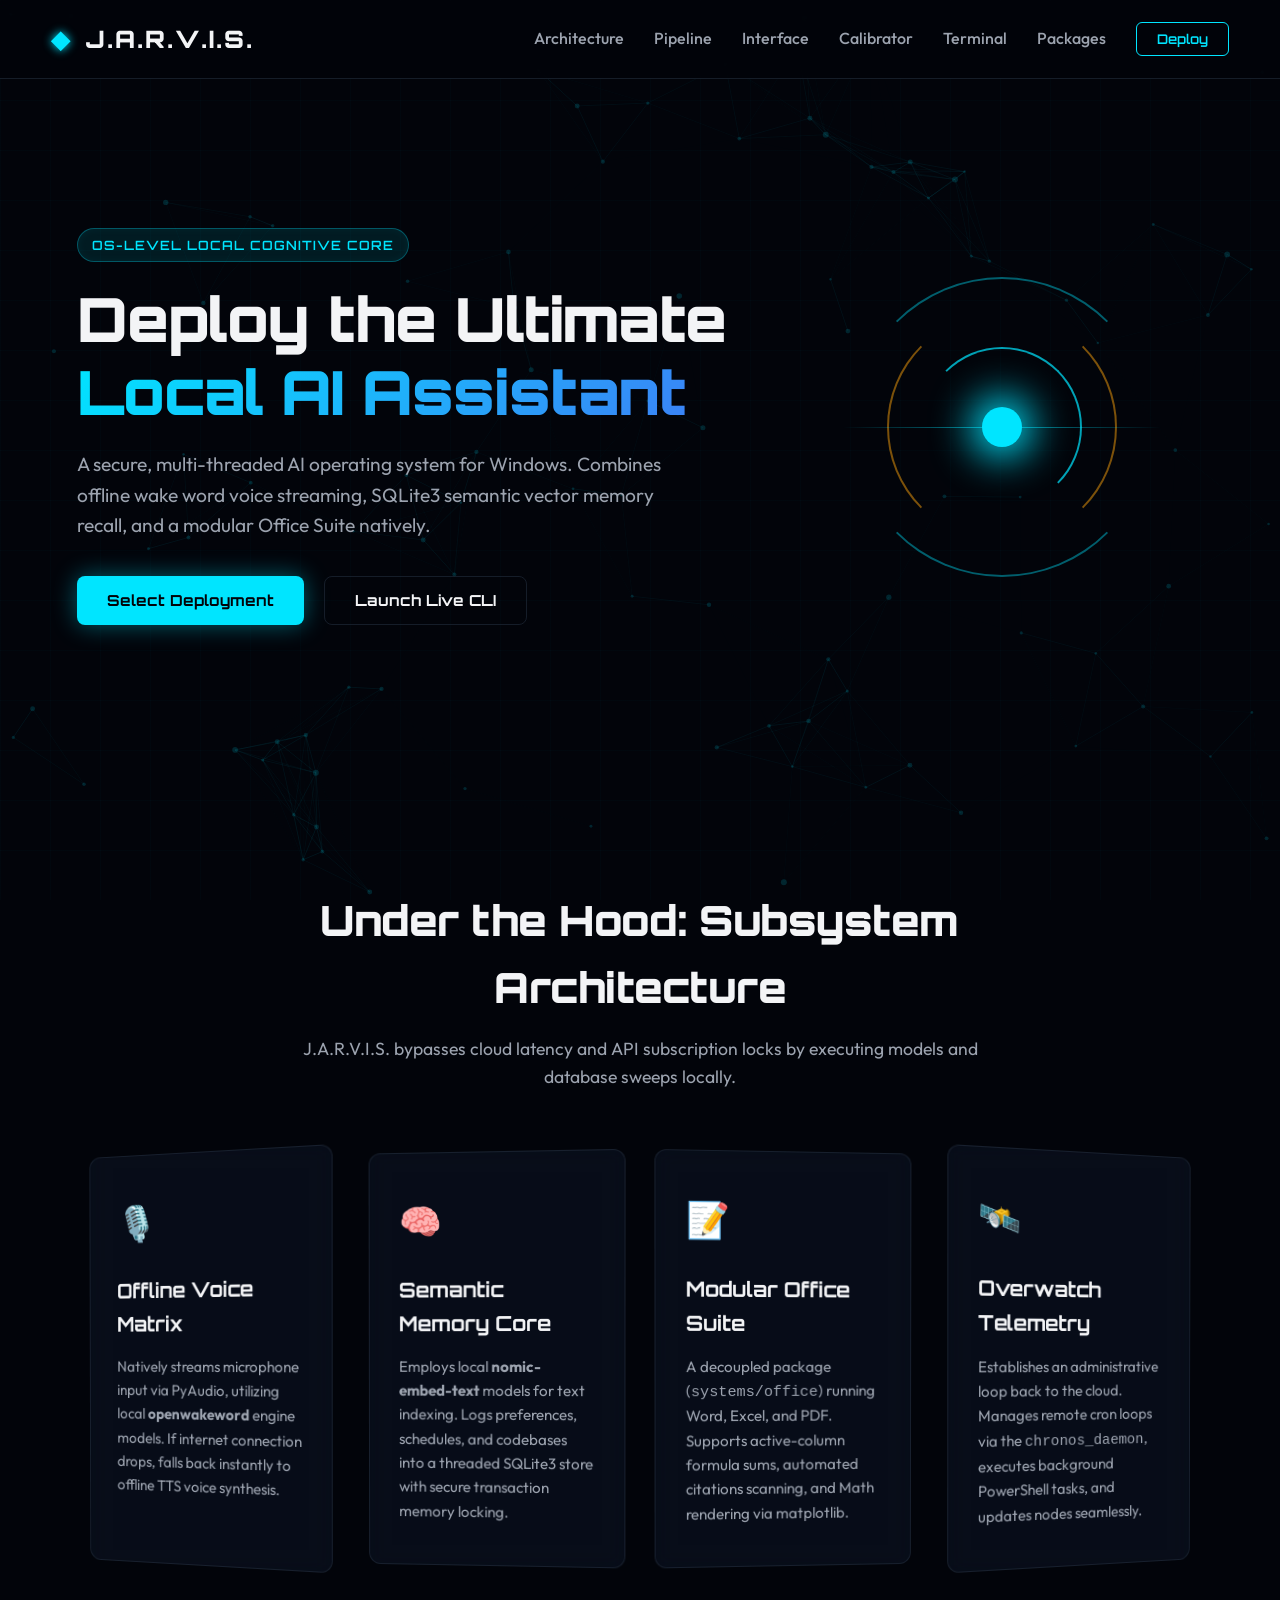
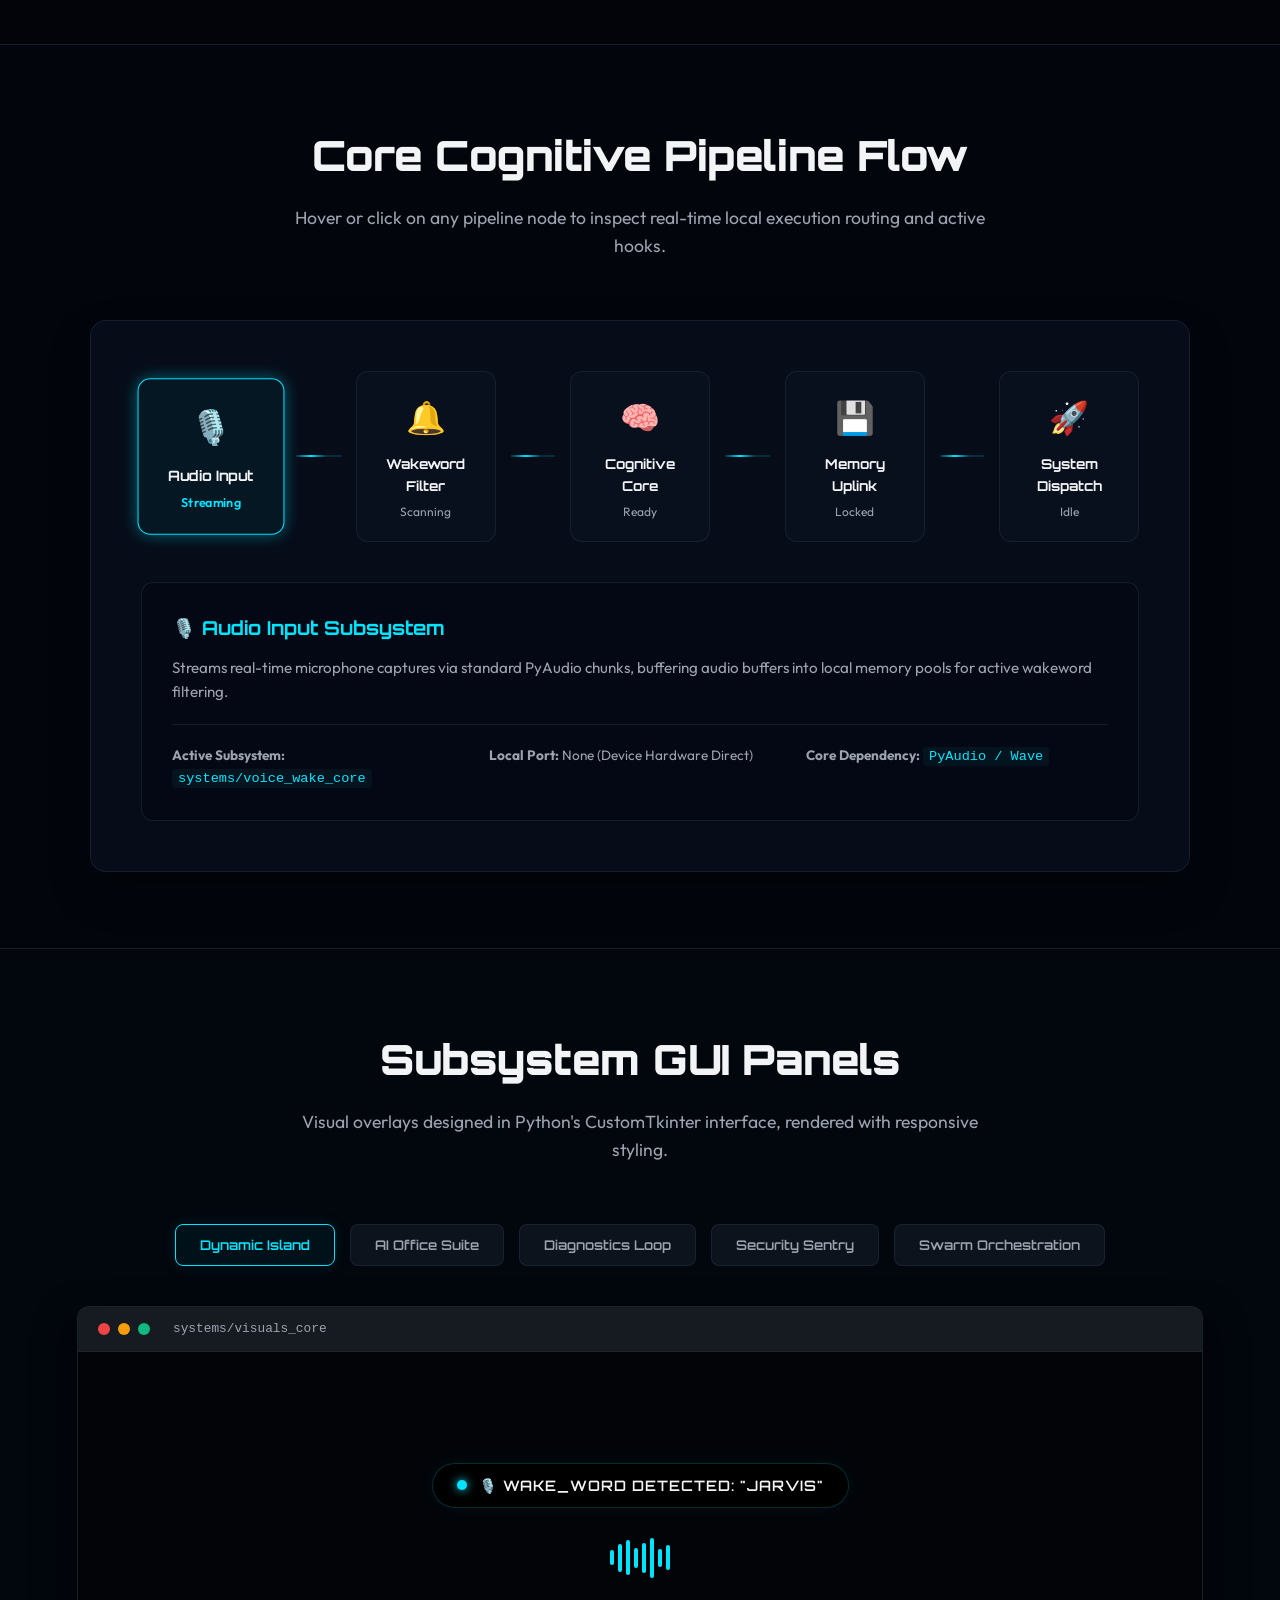
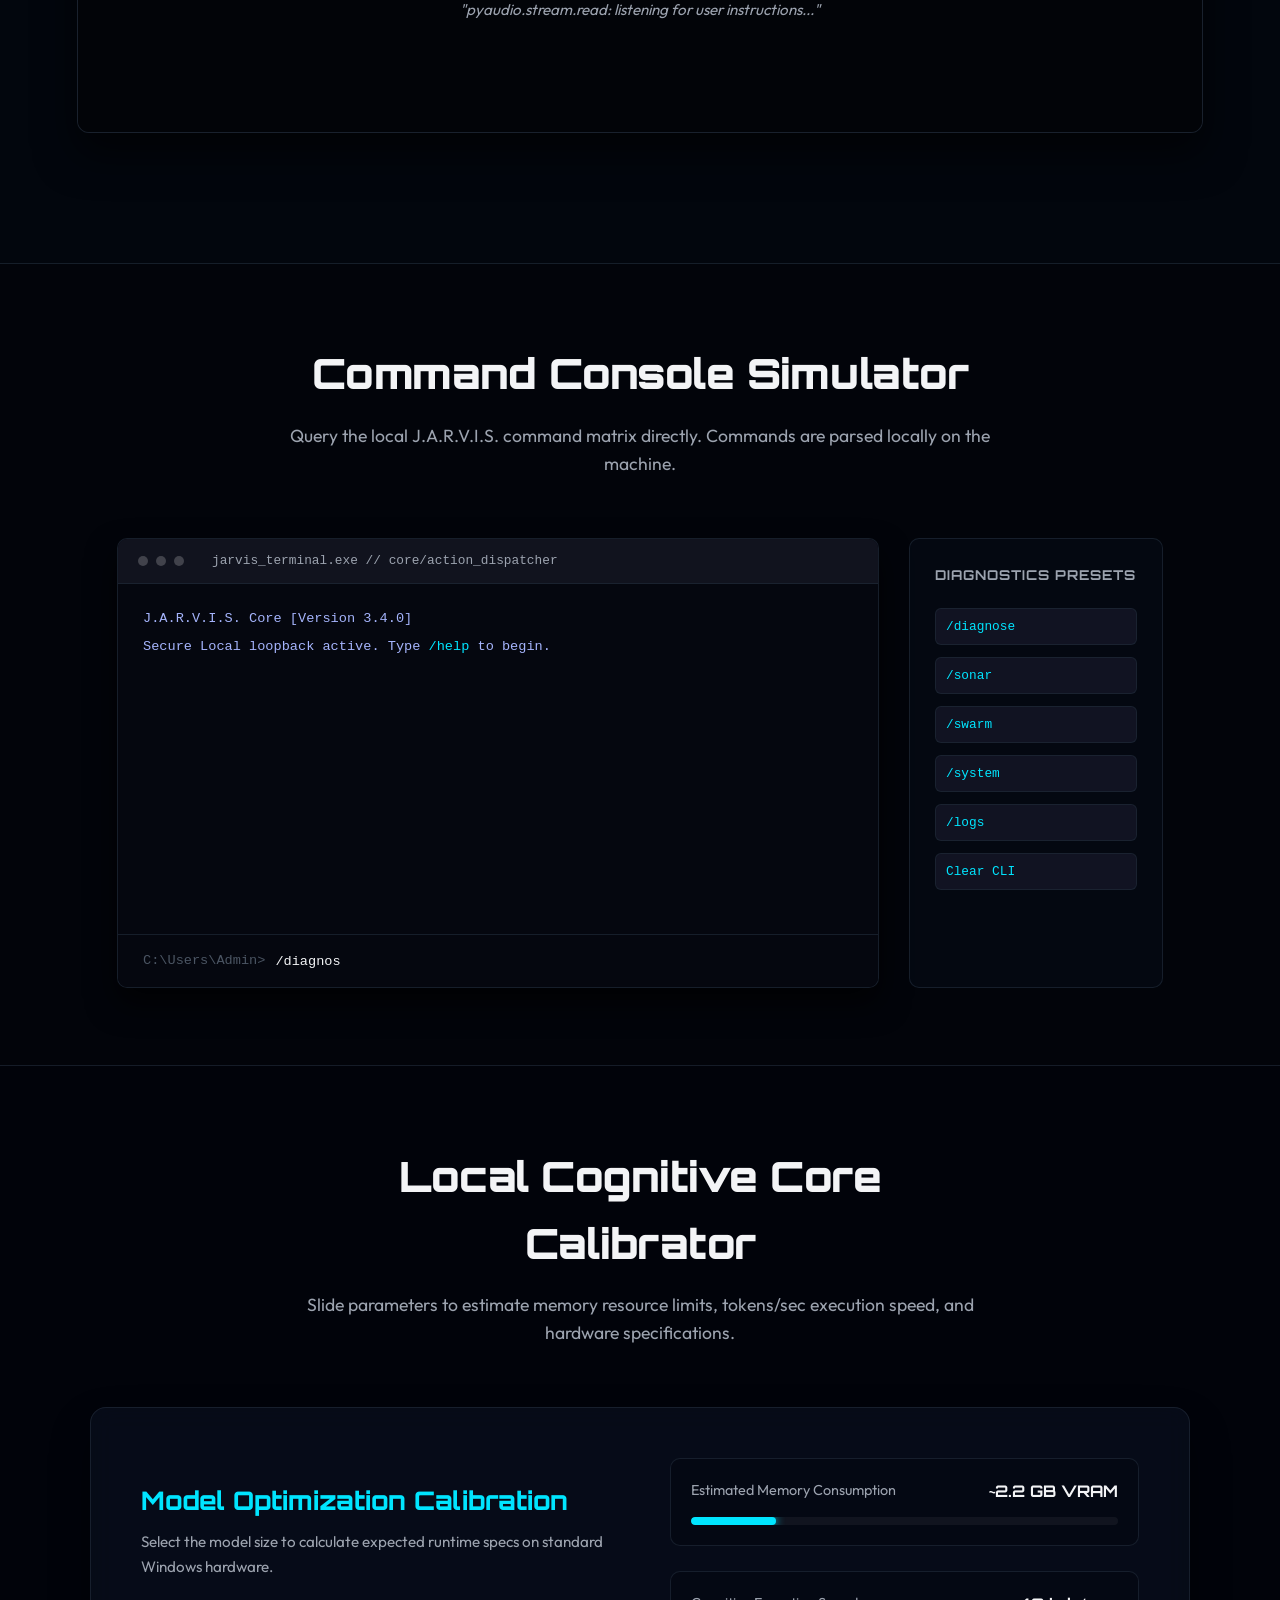
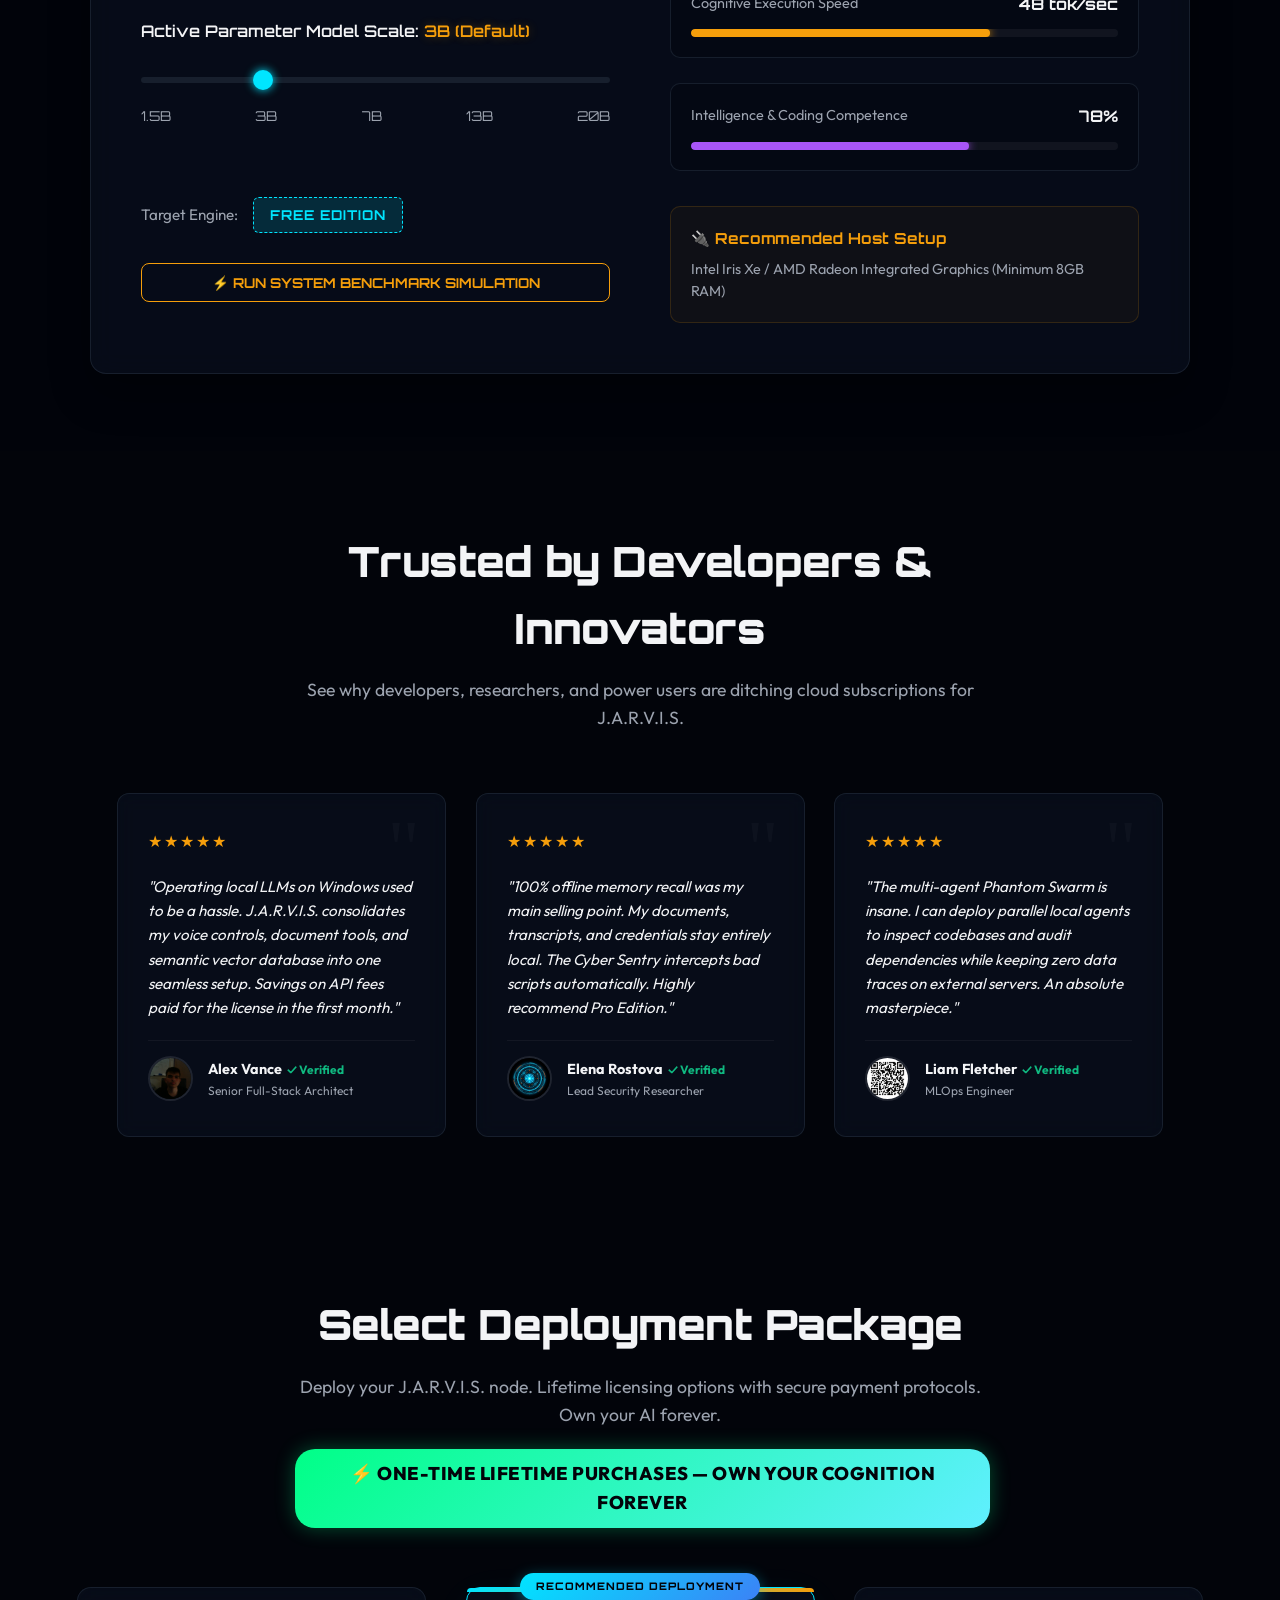
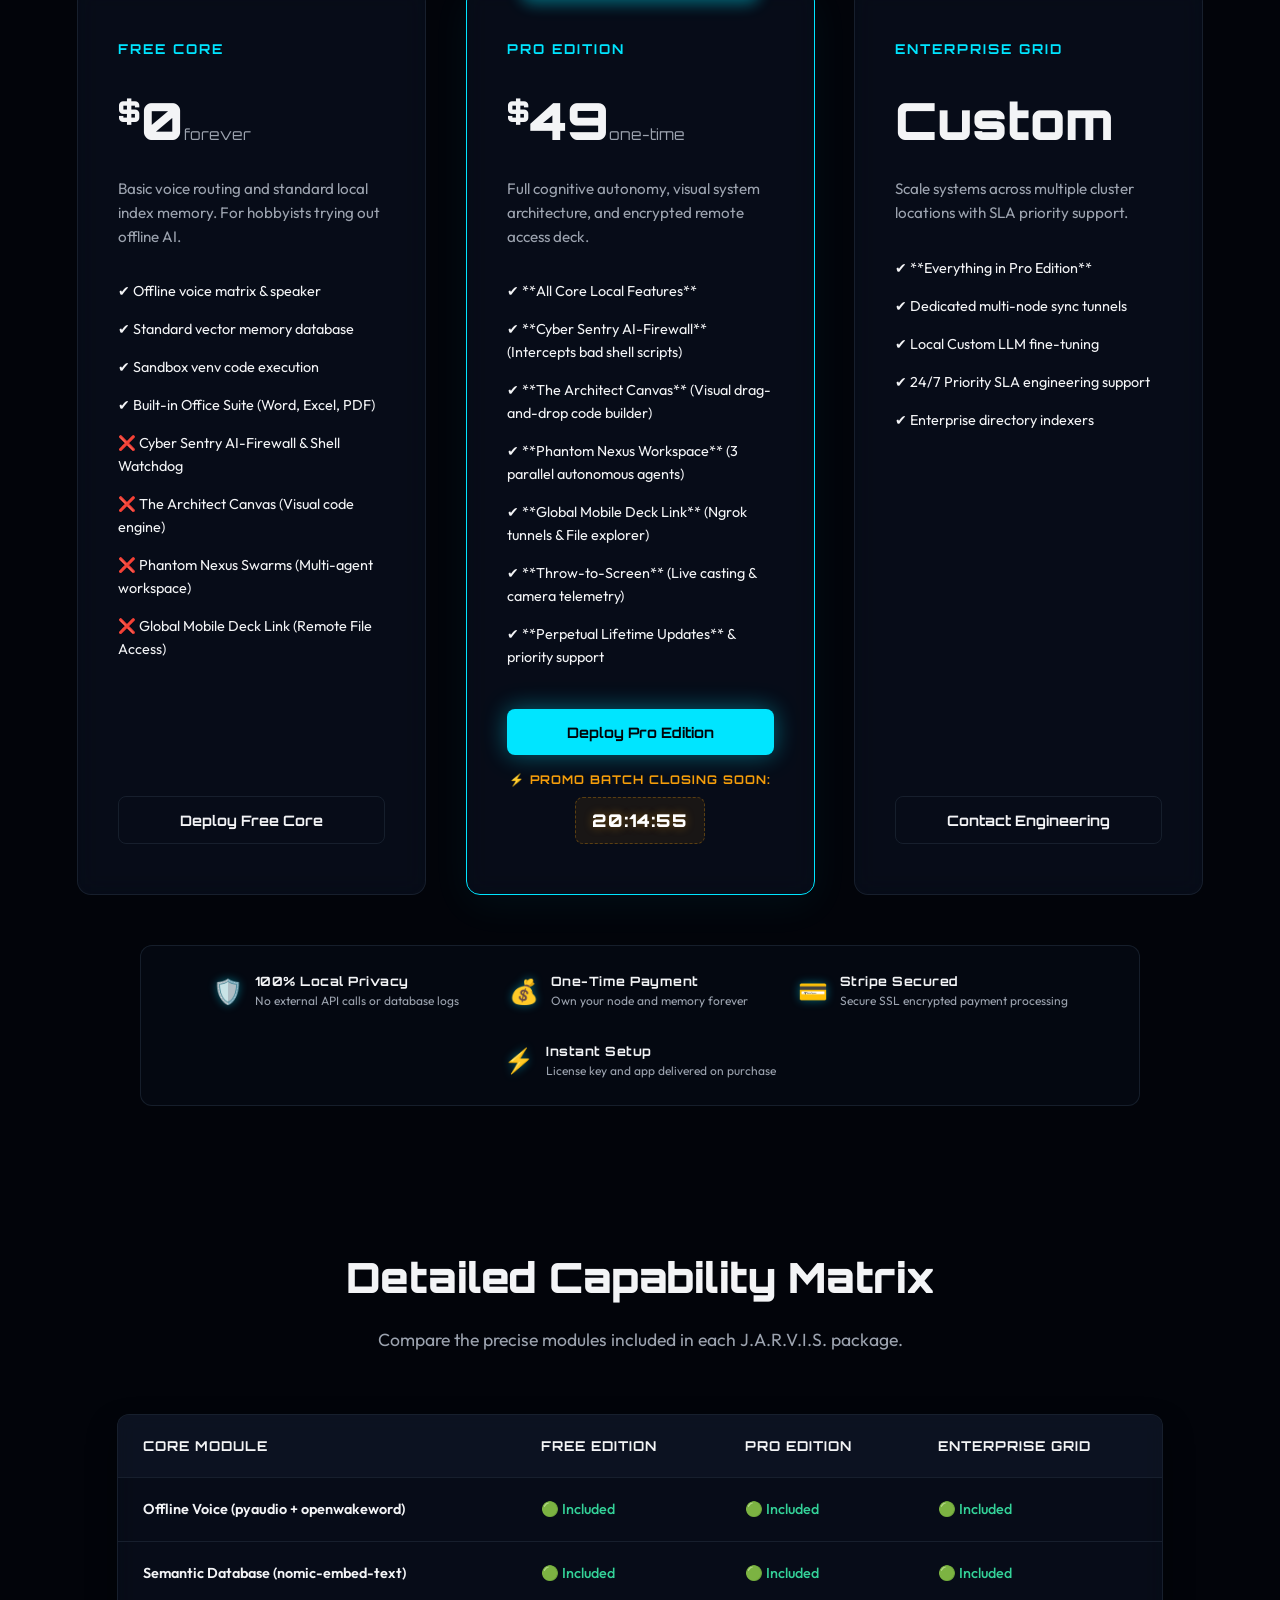
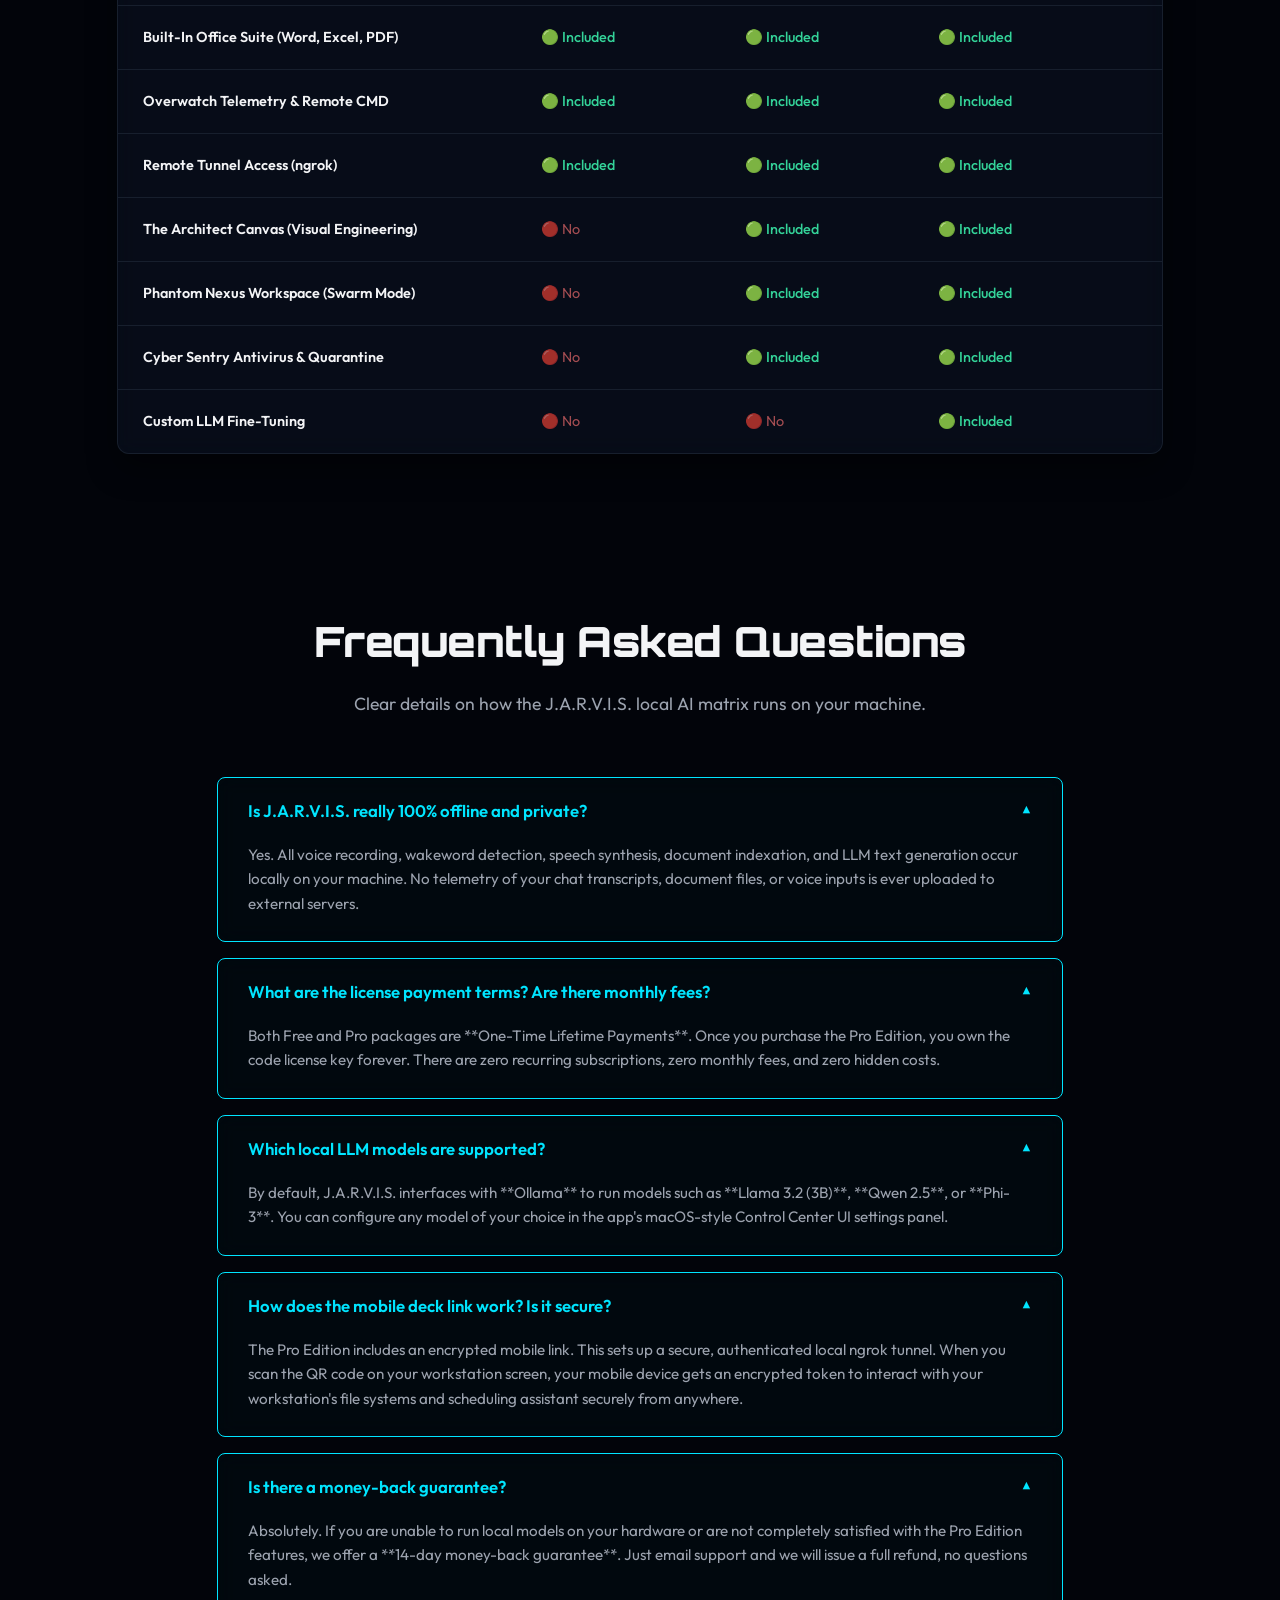
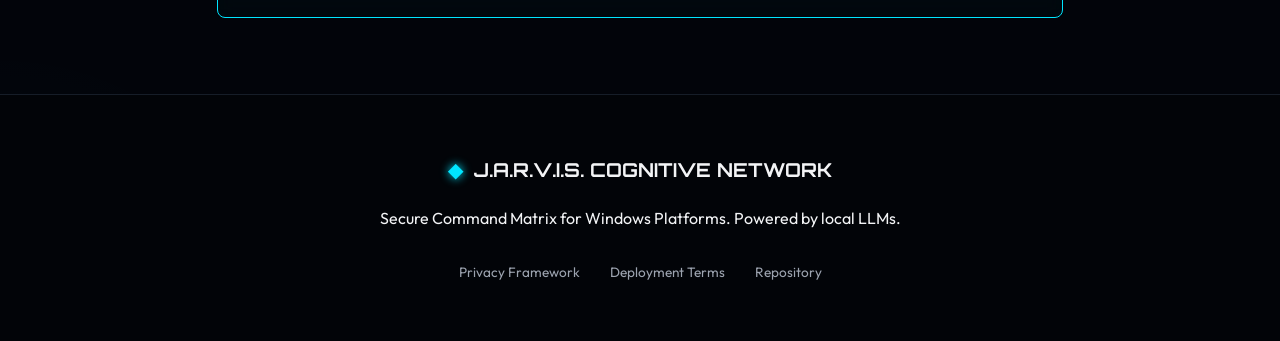
==== commit 3746be0a: "feat(cro): optimize landing page with social proof, dynamic urgency, trust badges, and FAQ accordion" ====
--- a/index.html
+++ b/index.html
@@ -475,6 +475,52 @@
         </div>
     </section>
 
+    <!-- Verified Testimonials Section -->
+    <section class="testimonials-section">
+        <div class="section-header scroll-reveal fade-up">
+            <h2>Trusted by Developers & Innovators</h2>
+            <p>See why developers, researchers, and power users are ditching cloud subscriptions for J.A.R.V.I.S.</p>
+        </div>
+        <div class="testimonials-grid">
+            <!-- Testimonial 1 -->
+            <div class="testimonial-card scroll-reveal fade-up">
+                <div class="rating-stars">★★★★★</div>
+                <p class="testimonial-quote">"Operating local LLMs on Windows used to be a hassle. J.A.R.V.I.S. consolidates my voice controls, document tools, and semantic vector database into one seamless setup. Savings on API fees paid for the license in the first month."</p>
+                <div class="testimonial-user">
+                    <img class="testimonial-avatar" src="me.jpg" alt="Avatar of a Developer">
+                    <div class="testimonial-info">
+                        <span class="testimonial-name">Alex Vance <span class="verified-badge">✓ Verified</span></span>
+                        <span class="testimonial-title">Senior Full-Stack Architect</span>
+                    </div>
+                </div>
+            </div>
+            <!-- Testimonial 2 -->
+            <div class="testimonial-card scroll-reveal fade-up">
+                <div class="rating-stars">★★★★★</div>
+                <p class="testimonial-quote">"100% offline memory recall was my main selling point. My documents, transcripts, and credentials stay entirely local. The Cyber Sentry intercepts bad scripts automatically. Highly recommend Pro Edition."</p>
+                <div class="testimonial-user">
+                    <img class="testimonial-avatar" src="favicon.png" alt="Avatar of a Cybersecurity Analyst">
+                    <div class="testimonial-info">
+                        <span class="testimonial-name">Elena Rostova <span class="verified-badge">✓ Verified</span></span>
+                        <span class="testimonial-title">Lead Security Researcher</span>
+                    </div>
+                </div>
+            </div>
+            <!-- Testimonial 3 -->
+            <div class="testimonial-card scroll-reveal fade-up">
+                <div class="rating-stars">★★★★★</div>
+                <p class="testimonial-quote">"The multi-agent Phantom Swarm is insane. I can deploy parallel local agents to inspect codebases and audit dependencies while keeping zero data traces on external servers. An absolute masterpiece."</p>
+                <div class="testimonial-user">
+                    <img class="testimonial-avatar" src="QR_UPLINK.png" alt="Avatar of an AI Engineer">
+                    <div class="testimonial-info">
+                        <span class="testimonial-name">Liam Fletcher <span class="verified-badge">✓ Verified</span></span>
+                        <span class="testimonial-title">MLOps Engineer</span>
+                    </div>
+                </div>
+            </div>
+        </div>
+    </section>
+
     <!-- Pricing Packages -->
     <section class="pricing-section" id="pricing">
         <div class="section-header scroll-reveal fade-up">
@@ -518,6 +564,13 @@
                     <li>✔ **Perpetual Lifetime Updates** & priority support</li>
                 </ul>
                 <button class="price-btn btn-glowing" onclick="openCheckout('Pro Edition')">Deploy Pro Edition</button>
+                <!-- Dynamic Scarcity & Countdown -->
+                <div class="pricing-countdown-container">
+                    <span class="pricing-countdown-label">⚡ PROMO BATCH CLOSING SOON:</span>
+                    <div class="countdown-timer-wrap">
+                        <div class="countdown-timer" id="countdown-timer">02:45:12</div>
+                    </div>
+                </div>
             </div>
             <!-- Enterprise Grid -->
             <div class="price-card scroll-reveal slide-right scroll-3d">
@@ -534,6 +587,38 @@
                 <button class="price-btn" onclick="openCheckout('Enterprise Grid')">Contact Engineering</button>
             </div>
         </div>
+
+        <!-- Trust Badges Row -->
+        <div class="trust-badges-bar scroll-reveal fade-up">
+            <div class="badge-item">
+                <span class="badge-item-icon">🛡️</span>
+                <div class="badge-item-text">
+                    <span class="badge-item-title">100% Local Privacy</span>
+                    <span class="badge-item-desc">No external API calls or database logs</span>
+                </div>
+            </div>
+            <div class="badge-item">
+                <span class="badge-item-icon">💰</span>
+                <div class="badge-item-text">
+                    <span class="badge-item-title">One-Time Payment</span>
+                    <span class="badge-item-desc">Own your node and memory forever</span>
+                </div>
+            </div>
+            <div class="badge-item">
+                <span class="badge-item-icon">💳</span>
+                <div class="badge-item-text">
+                    <span class="badge-item-title">Stripe Secured</span>
+                    <span class="badge-item-desc">Secure SSL encrypted payment processing</span>
+                </div>
+            </div>
+            <div class="badge-item">
+                <span class="badge-item-icon">⚡</span>
+                <div class="badge-item-text">
+                    <span class="badge-item-title">Instant Setup</span>
+                    <span class="badge-item-desc">License key and app delivered on purchase</span>
+                </div>
+            </div>
+        </div>
     </section>
 
     <!-- Detailed Packages Comparison Grid -->
@@ -609,6 +694,66 @@
                     </tr>
                 </tbody>
             </table>
+        </div>
+    </section>
+
+    <!-- FAQ Section -->
+    <section class="faq-section" id="faq">
+        <div class="section-header scroll-reveal fade-up">
+            <h2>Frequently Asked Questions</h2>
+            <p>Clear details on how the J.A.R.V.I.S. local AI matrix runs on your machine.</p>
+        </div>
+        <div class="faq-container">
+            <!-- FAQ 1 -->
+            <div class="faq-item scroll-reveal fade-up">
+                <button class="faq-question">
+                    <span>Is J.A.R.V.I.S. really 100% offline and private?</span>
+                    <span class="arrow-icon">▼</span>
+                </button>
+                <div class="faq-answer">
+                    <p>Yes. All voice recording, wakeword detection, speech synthesis, document indexation, and LLM text generation occur locally on your machine. No telemetry of your chat transcripts, document files, or voice inputs is ever uploaded to external servers.</p>
+                </div>
+            </div>
+            <!-- FAQ 2 -->
+            <div class="faq-item scroll-reveal fade-up">
+                <button class="faq-question">
+                    <span>What are the license payment terms? Are there monthly fees?</span>
+                    <span class="arrow-icon">▼</span>
+                </button>
+                <div class="faq-answer">
+                    <p>Both Free and Pro packages are **One-Time Lifetime Payments**. Once you purchase the Pro Edition, you own the code license key forever. There are zero recurring subscriptions, zero monthly fees, and zero hidden costs.</p>
+                </div>
+            </div>
+            <!-- FAQ 3 -->
+            <div class="faq-item scroll-reveal fade-up">
+                <button class="faq-question">
+                    <span>Which local LLM models are supported?</span>
+                    <span class="arrow-icon">▼</span>
+                </button>
+                <div class="faq-answer">
+                    <p>By default, J.A.R.V.I.S. interfaces with **Ollama** to run models such as **Llama 3.2 (3B)**, **Qwen 2.5**, or **Phi-3**. You can configure any model of your choice in the app's macOS-style Control Center UI settings panel.</p>
+                </div>
+            </div>
+            <!-- FAQ 4 -->
+            <div class="faq-item scroll-reveal fade-up">
+                <button class="faq-question">
+                    <span>How does the mobile deck link work? Is it secure?</span>
+                    <span class="arrow-icon">▼</span>
+                </button>
+                <div class="faq-answer">
+                    <p>The Pro Edition includes an encrypted mobile link. This sets up a secure, authenticated local ngrok tunnel. When you scan the QR code on your workstation screen, your mobile device gets an encrypted token to interact with your workstation's file systems and scheduling assistant securely from anywhere.</p>
+                </div>
+            </div>
+            <!-- FAQ 5 -->
+            <div class="faq-item scroll-reveal fade-up">
+                <button class="faq-question">
+                    <span>Is there a money-back guarantee?</span>
+                    <span class="arrow-icon">▼</span>
+                </button>
+                <div class="faq-answer">
+                    <p>Absolutely. If you are unable to run local models on your hardware or are not completely satisfied with the Pro Edition features, we offer a **14-day money-back guarantee**. Just email support and we will issue a full refund, no questions asked.</p>
+                </div>
+            </div>
         </div>
     </section>
 
@@ -795,6 +940,16 @@
         </div>
     </div>
 
+    <!-- Floating Recent Purchase Toast -->
+    <div class="purchase-toast" id="purchase-toast">
+        <div class="toast-icon">🚀</div>
+        <div class="toast-body">
+            <span class="toast-title">Uplink Activated</span>
+            <span class="toast-text" id="toast-text">Developer in Munich deployed Pro Edition</span>
+            <span class="toast-time" id="toast-time">3 minutes ago</span>
+        </div>
+    </div>
+
     <!-- Main javascript logic -->
     <script src="app.js?v=1.1.6"></script>
     <!-- Cloudflare Web Analytics --><script defer src='https://static.cloudflareinsights.com/beacon.min.js' data-cf-beacon='{"token": "dee1784a6a2b4c1ea147622c66262ed4"}'></script><!-- End Cloudflare Web Analytics -->
--- a/styles.css
+++ b/styles.css
@@ -2791,8 +2791,345 @@
     }
 }
 
-
-
-
-
-
+/* ==========================================================================
+   CMO & GROWTH ENGINE OPTIMIZATION STYLES
+   ========================================================================== */
+
+/* 1. Recent Purchase / Deployment Toast */
+.purchase-toast {
+    position: fixed;
+    bottom: 25px;
+    left: -400px; /* Start hidden offscreen */
+    width: 350px;
+    background: rgba(4, 8, 20, 0.9);
+    backdrop-filter: blur(15px);
+    border: 1px solid rgba(0, 229, 255, 0.3);
+    box-shadow: 0 10px 30px rgba(0, 229, 255, 0.15), inset 0 0 15px rgba(0, 229, 255, 0.05);
+    border-radius: 10px;
+    padding: 16px;
+    z-index: 9999;
+    display: flex;
+    gap: 15px;
+    align-items: center;
+    transition: all 0.5s cubic-bezier(0.175, 0.885, 0.32, 1.275);
+}
+
+.purchase-toast.show {
+    left: 25px;
+}
+
+.toast-icon {
+    font-size: 2rem;
+    filter: drop-shadow(0 0 5px var(--accent));
+}
+
+.toast-body {
+    display: flex;
+    flex-direction: column;
+    gap: 4px;
+}
+
+.toast-title {
+    font-family: 'Orbitron', sans-serif;
+    font-size: 0.75rem;
+    font-weight: 800;
+    color: var(--accent);
+    letter-spacing: 1px;
+    text-transform: uppercase;
+}
+
+.toast-text {
+    font-size: 0.85rem;
+    color: var(--text-main);
+    line-height: 1.3;
+}
+
+.toast-time {
+    font-size: 0.75rem;
+    color: var(--text-muted);
+    font-style: italic;
+}
+
+/* 2. Trust Badges Bar */
+.trust-badges-bar {
+    display: flex;
+    justify-content: center;
+    align-items: center;
+    flex-wrap: wrap;
+    gap: 30px 50px;
+    margin: 50px auto 10px auto;
+    padding: 25px;
+    background: rgba(13, 20, 38, 0.3);
+    border: 1px solid var(--border-color);
+    border-radius: 12px;
+    max-width: 1000px;
+}
+
+.badge-item {
+    display: flex;
+    align-items: center;
+    gap: 12px;
+}
+
+.badge-item-icon {
+    font-size: 1.5rem;
+    color: var(--accent);
+    text-shadow: 0 0 10px var(--accent-glow);
+}
+
+.badge-item-text {
+    display: flex;
+    flex-direction: column;
+}
+
+.badge-item-title {
+    font-family: 'Orbitron', sans-serif;
+    font-size: 0.8rem;
+    font-weight: 700;
+    color: var(--text-main);
+    letter-spacing: 0.5px;
+}
+
+.badge-item-desc {
+    font-size: 0.75rem;
+    color: var(--text-muted);
+}
+
+/* 3. FAQ Section Accordion */
+.faq-section {
+    padding: clamp(60px, 6vw, 100px) clamp(15px, 6vw, 8%);
+    max-width: 1000px;
+    margin: 0 auto;
+}
+
+.faq-container {
+    display: flex;
+    flex-direction: column;
+    gap: 16px;
+    margin-top: 40px;
+}
+
+.faq-item {
+    background: var(--bg-card);
+    backdrop-filter: blur(10px);
+    border: 1px solid var(--border-color);
+    border-radius: 8px;
+    overflow: hidden;
+    transition: all 0.3s ease;
+}
+
+.faq-item:hover {
+    border-color: var(--accent-glow);
+    box-shadow: 0 5px 15px rgba(0, 229, 255, 0.03);
+}
+
+.faq-question {
+    width: 100%;
+    padding: 22px 30px;
+    background: transparent;
+    border: none;
+    text-align: left;
+    color: var(--text-main);
+    font-family: 'Outfit', sans-serif;
+    font-size: 1.05rem;
+    font-weight: 600;
+    cursor: pointer;
+    display: flex;
+    justify-content: space-between;
+    align-items: center;
+    transition: all 0.3s ease;
+}
+
+.faq-question:hover {
+    color: var(--accent);
+}
+
+.faq-question .arrow-icon {
+    font-size: 0.8rem;
+    color: var(--text-muted);
+    transition: transform 0.3s ease;
+}
+
+.faq-item.active {
+    border-color: var(--accent);
+    background: rgba(0, 229, 255, 0.02);
+}
+
+.faq-item.active .faq-question {
+    color: var(--accent);
+}
+
+.faq-item.active .faq-question .arrow-icon {
+    transform: rotate(180deg);
+    color: var(--accent);
+}
+
+.faq-answer {
+    max-height: 0;
+    overflow: hidden;
+    transition: max-height 0.3s ease-out, padding 0.3s ease;
+    padding: 0 30px;
+    color: var(--text-muted);
+    font-size: 0.95rem;
+    line-height: 1.6;
+}
+
+.faq-item.active .faq-answer {
+    padding: 0 30px 25px 30px;
+    max-height: 250px; /* Large enough to fit the text */
+}
+
+/* 4. Testimonials Section */
+.testimonials-section {
+    padding: clamp(60px, 6vw, 100px) clamp(15px, 6vw, 8%);
+    max-width: 1200px;
+    margin: 0 auto;
+}
+
+.testimonials-grid {
+    display: grid;
+    grid-template-columns: repeat(auto-fit, minmax(280px, 1fr));
+    gap: 30px;
+    margin-top: 40px;
+}
+
+.testimonial-card {
+    background: var(--bg-card);
+    backdrop-filter: blur(10px);
+    border: 1px solid var(--border-color);
+    border-radius: 12px;
+    padding: 35px 30px;
+    display: flex;
+    flex-direction: column;
+    gap: 20px;
+    position: relative;
+    transition: all 0.4s ease;
+}
+
+.testimonial-card:hover {
+    transform: translateY(-5px);
+    border-color: var(--accent-2);
+    box-shadow: 0 10px 30px rgba(245, 158, 11, 0.05);
+}
+
+.testimonial-card::after {
+    content: '"';
+    position: absolute;
+    top: 15px;
+    right: 25px;
+    font-size: 5rem;
+    font-family: Georgia, serif;
+    color: rgba(255, 255, 255, 0.03);
+    line-height: 1;
+}
+
+.rating-stars {
+    color: var(--accent-2);
+    font-size: 1rem;
+    letter-spacing: 2px;
+}
+
+.testimonial-quote {
+    font-size: 0.95rem;
+    line-height: 1.6;
+    color: var(--text-main);
+    font-style: italic;
+    flex-grow: 1;
+}
+
+.testimonial-user {
+    display: flex;
+    align-items: center;
+    gap: 15px;
+    border-top: 1px solid rgba(255, 255, 255, 0.05);
+    padding-top: 15px;
+}
+
+.testimonial-avatar {
+    width: 45px;
+    height: 45px;
+    border-radius: 50%;
+    border: 2px solid rgba(255, 255, 255, 0.1);
+    object-fit: cover;
+}
+
+.testimonial-info {
+    display: flex;
+    flex-direction: column;
+}
+
+.testimonial-name {
+    font-size: 0.9rem;
+    font-weight: 700;
+    color: var(--text-main);
+    display: flex;
+    align-items: center;
+    gap: 5px;
+}
+
+.verified-badge {
+    color: #10b981;
+    font-size: 0.75rem;
+}
+
+.testimonial-title {
+    font-size: 0.75rem;
+    color: var(--text-muted);
+}
+
+/* 5. Countdown timer styling */
+.pricing-countdown-container {
+    margin-top: 15px;
+    display: flex;
+    flex-direction: column;
+    align-items: center;
+    gap: 8px;
+}
+
+.pricing-countdown-label {
+    font-family: 'Orbitron', sans-serif;
+    font-size: 0.75rem;
+    font-weight: 700;
+    letter-spacing: 1px;
+    color: var(--accent-2);
+}
+
+.countdown-timer-wrap {
+    display: flex;
+    gap: 6px;
+    align-items: center;
+    background: rgba(245, 158, 11, 0.08);
+    border: 1px dashed rgba(245, 158, 11, 0.3);
+    padding: 8px 16px;
+    border-radius: 8px;
+}
+
+.countdown-timer {
+    font-family: 'Orbitron', sans-serif;
+    font-size: 1.1rem;
+    font-weight: 900;
+    color: #fff;
+    letter-spacing: 1px;
+    text-shadow: 0 0 10px rgba(245, 158, 11, 0.4);
+}
+
+/* 6. Checkout Free Plan Adjustments */
+#checkout-modal.free-mode .summary-row.total span {
+    color: var(--success);
+}
+#checkout-modal.free-mode .checkout-submit-btn {
+    background: var(--success) !important;
+    color: #000 !important;
+    box-shadow: 0 0 15px rgba(16, 185, 129, 0.4) !important;
+}
+#checkout-modal.free-mode .checkout-submit-btn:hover {
+    box-shadow: 0 0 25px rgba(16, 185, 129, 0.7) !important;
+    transform: translateY(-2px);
+}
+
+
+
+
+
+
+
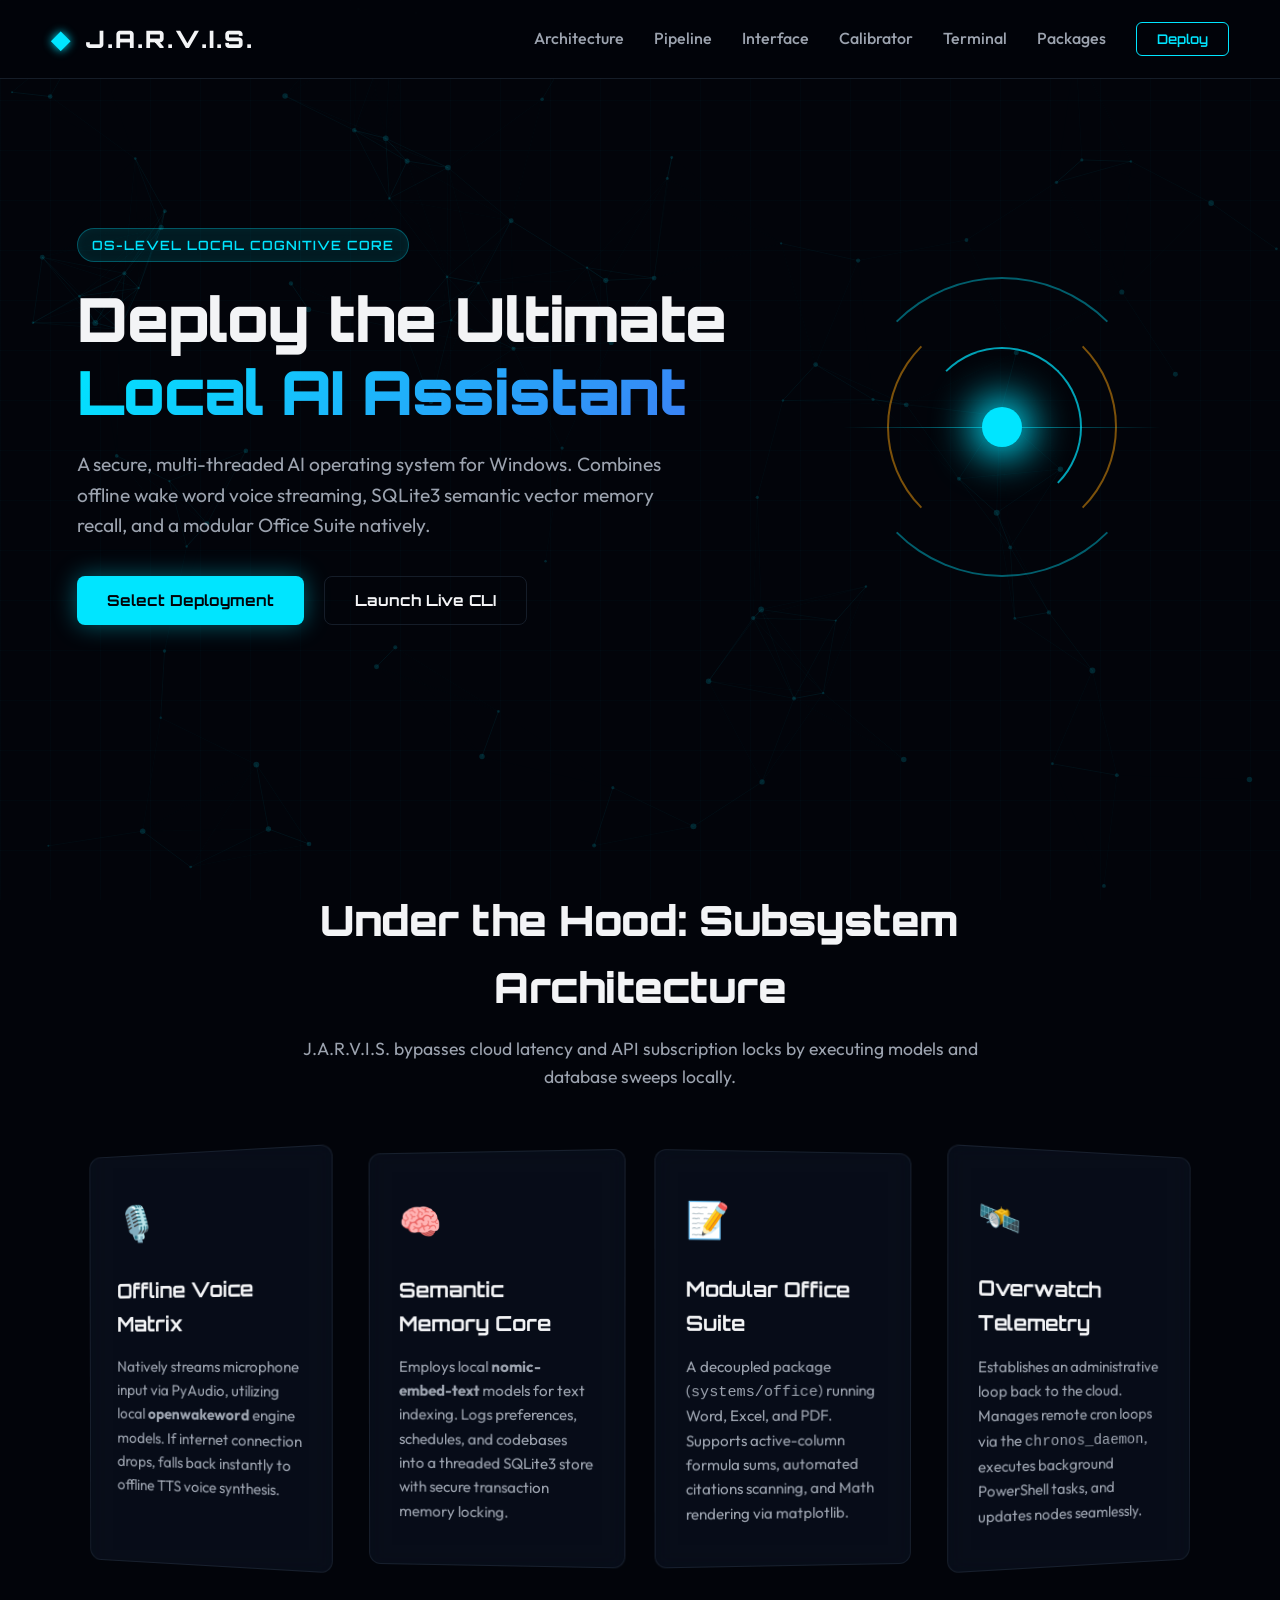
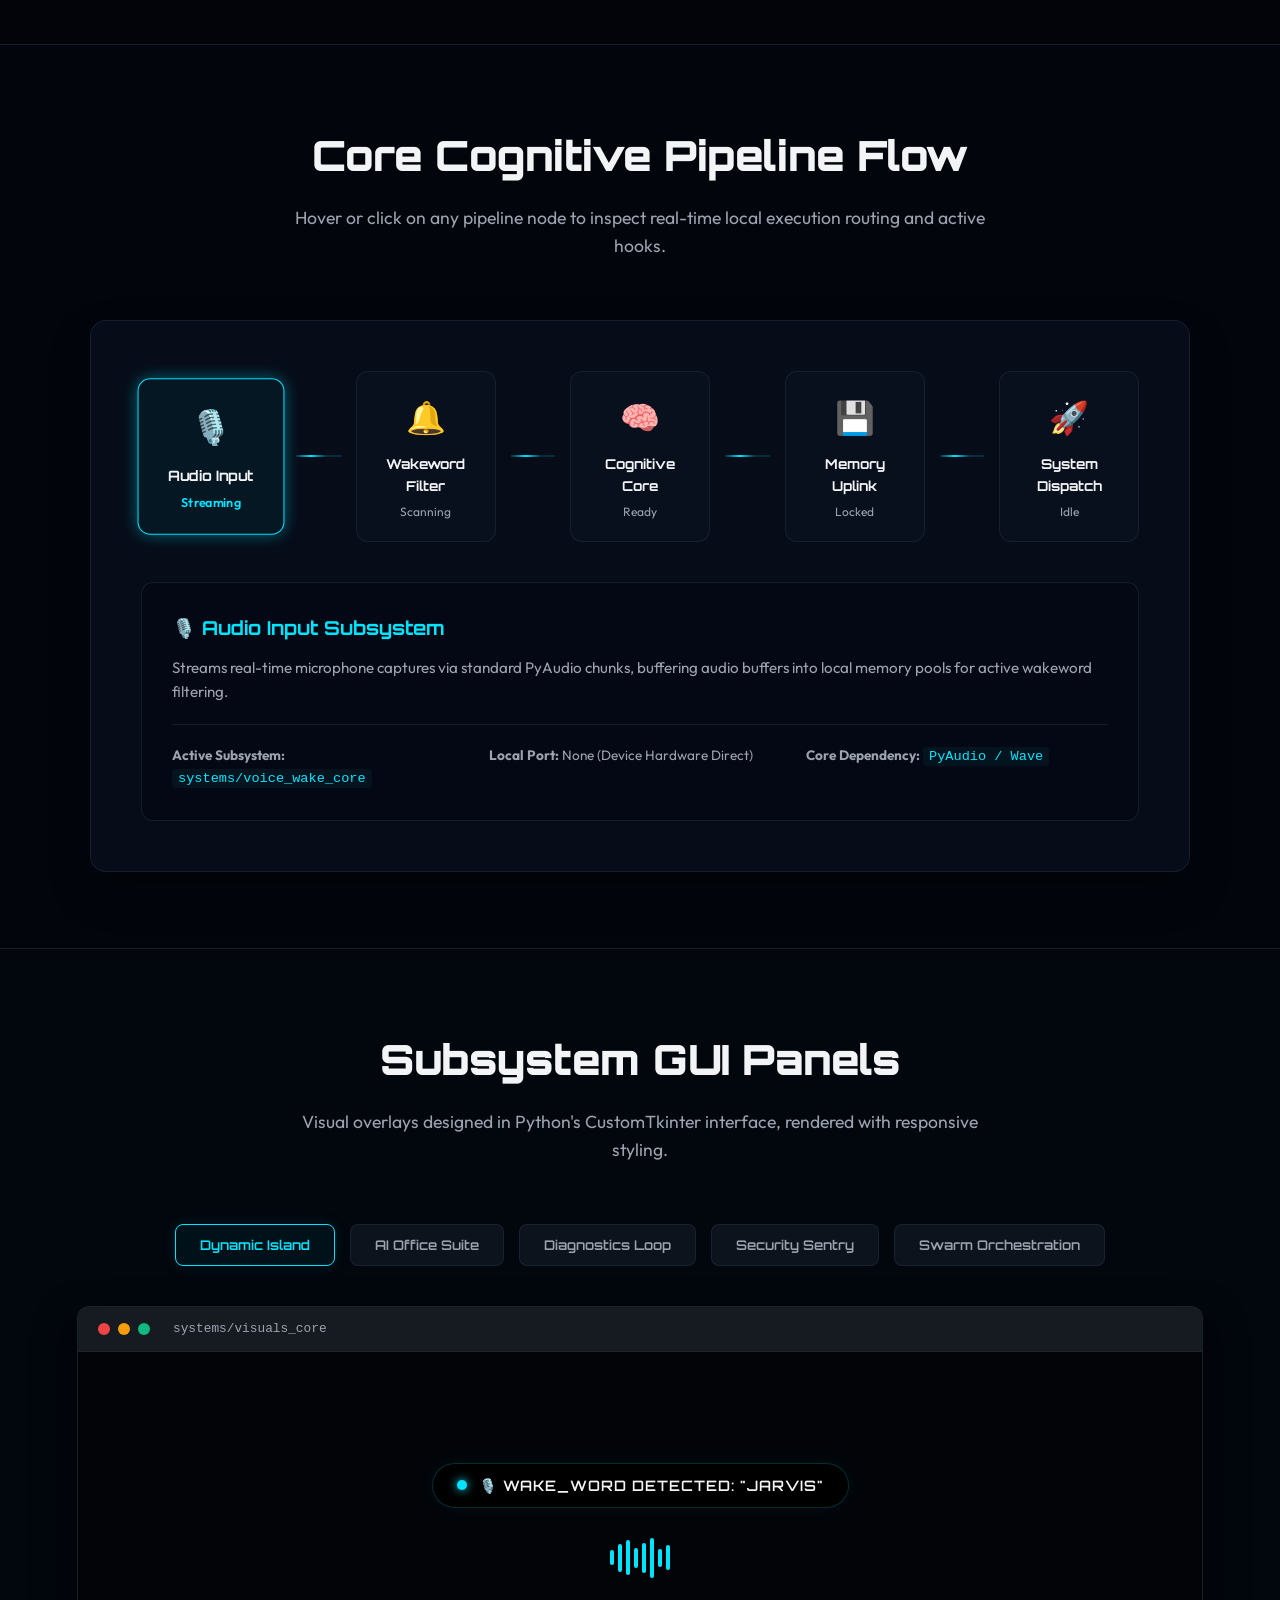
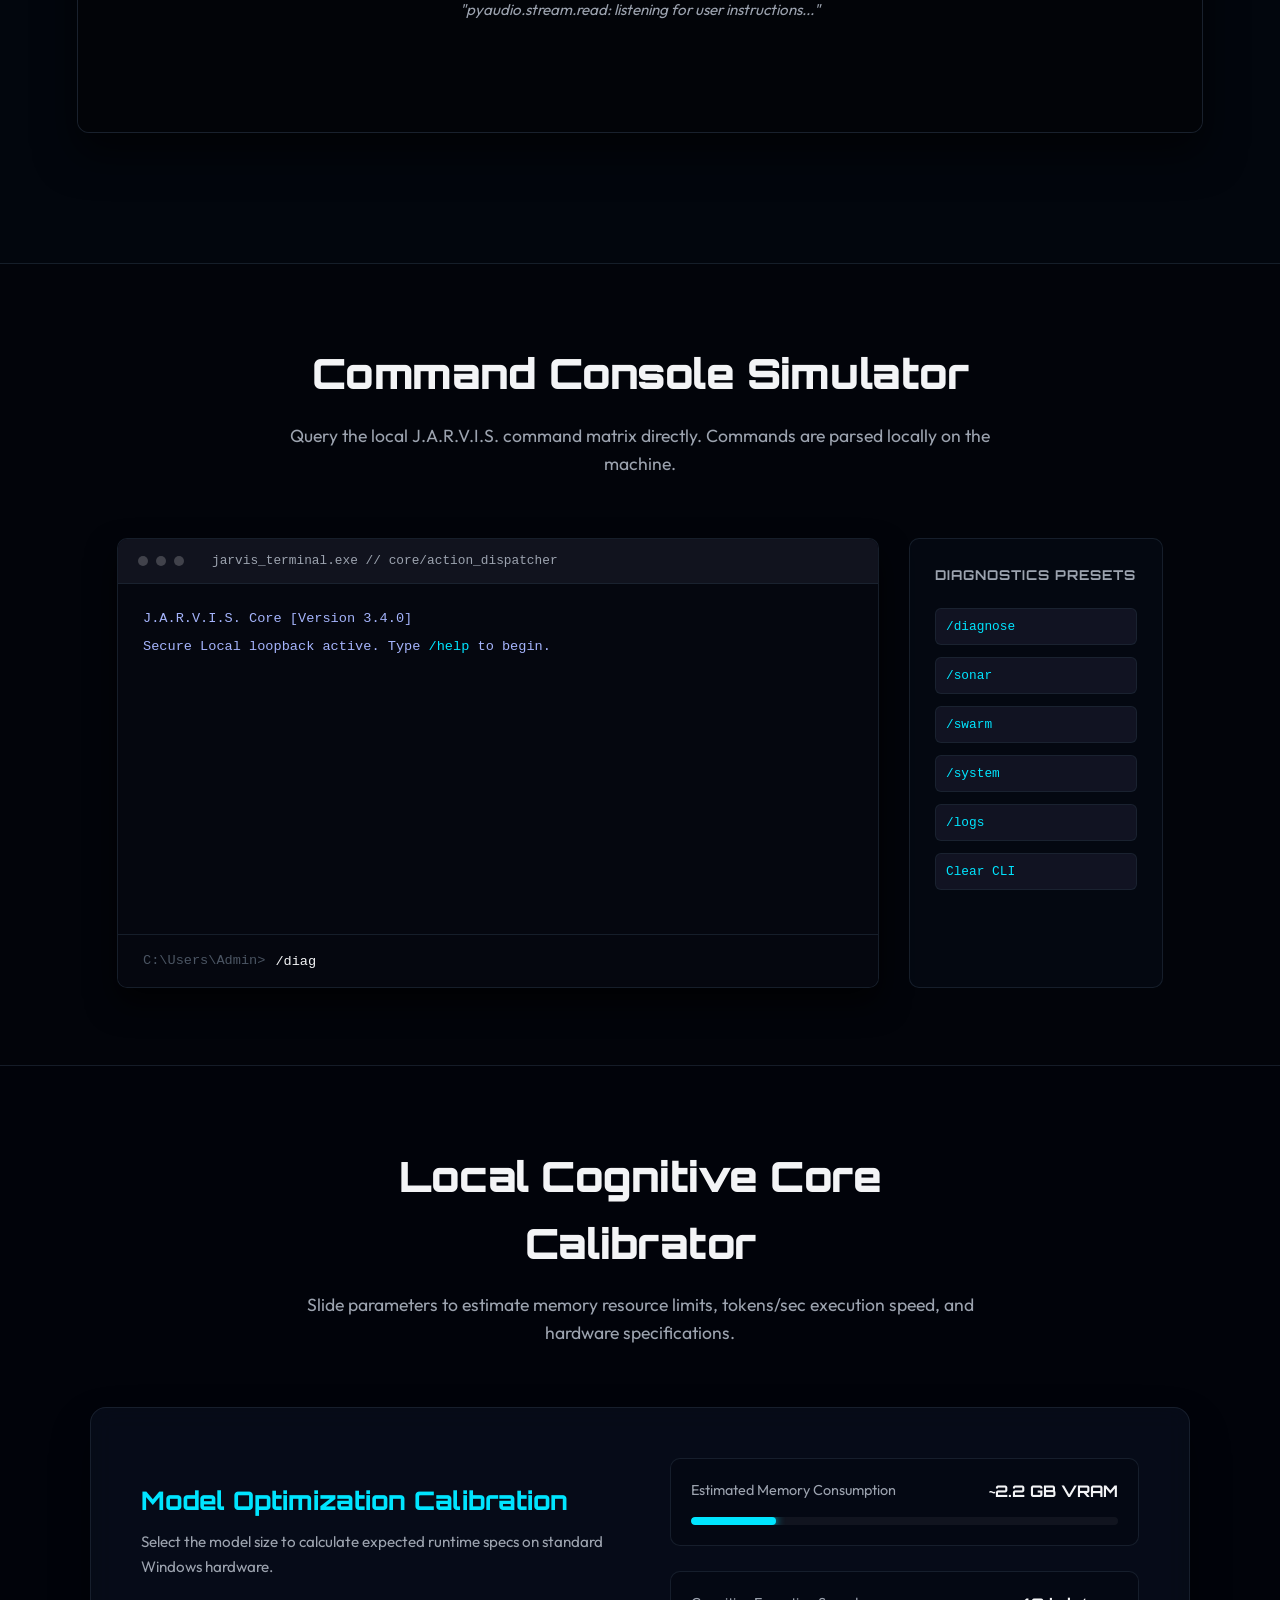
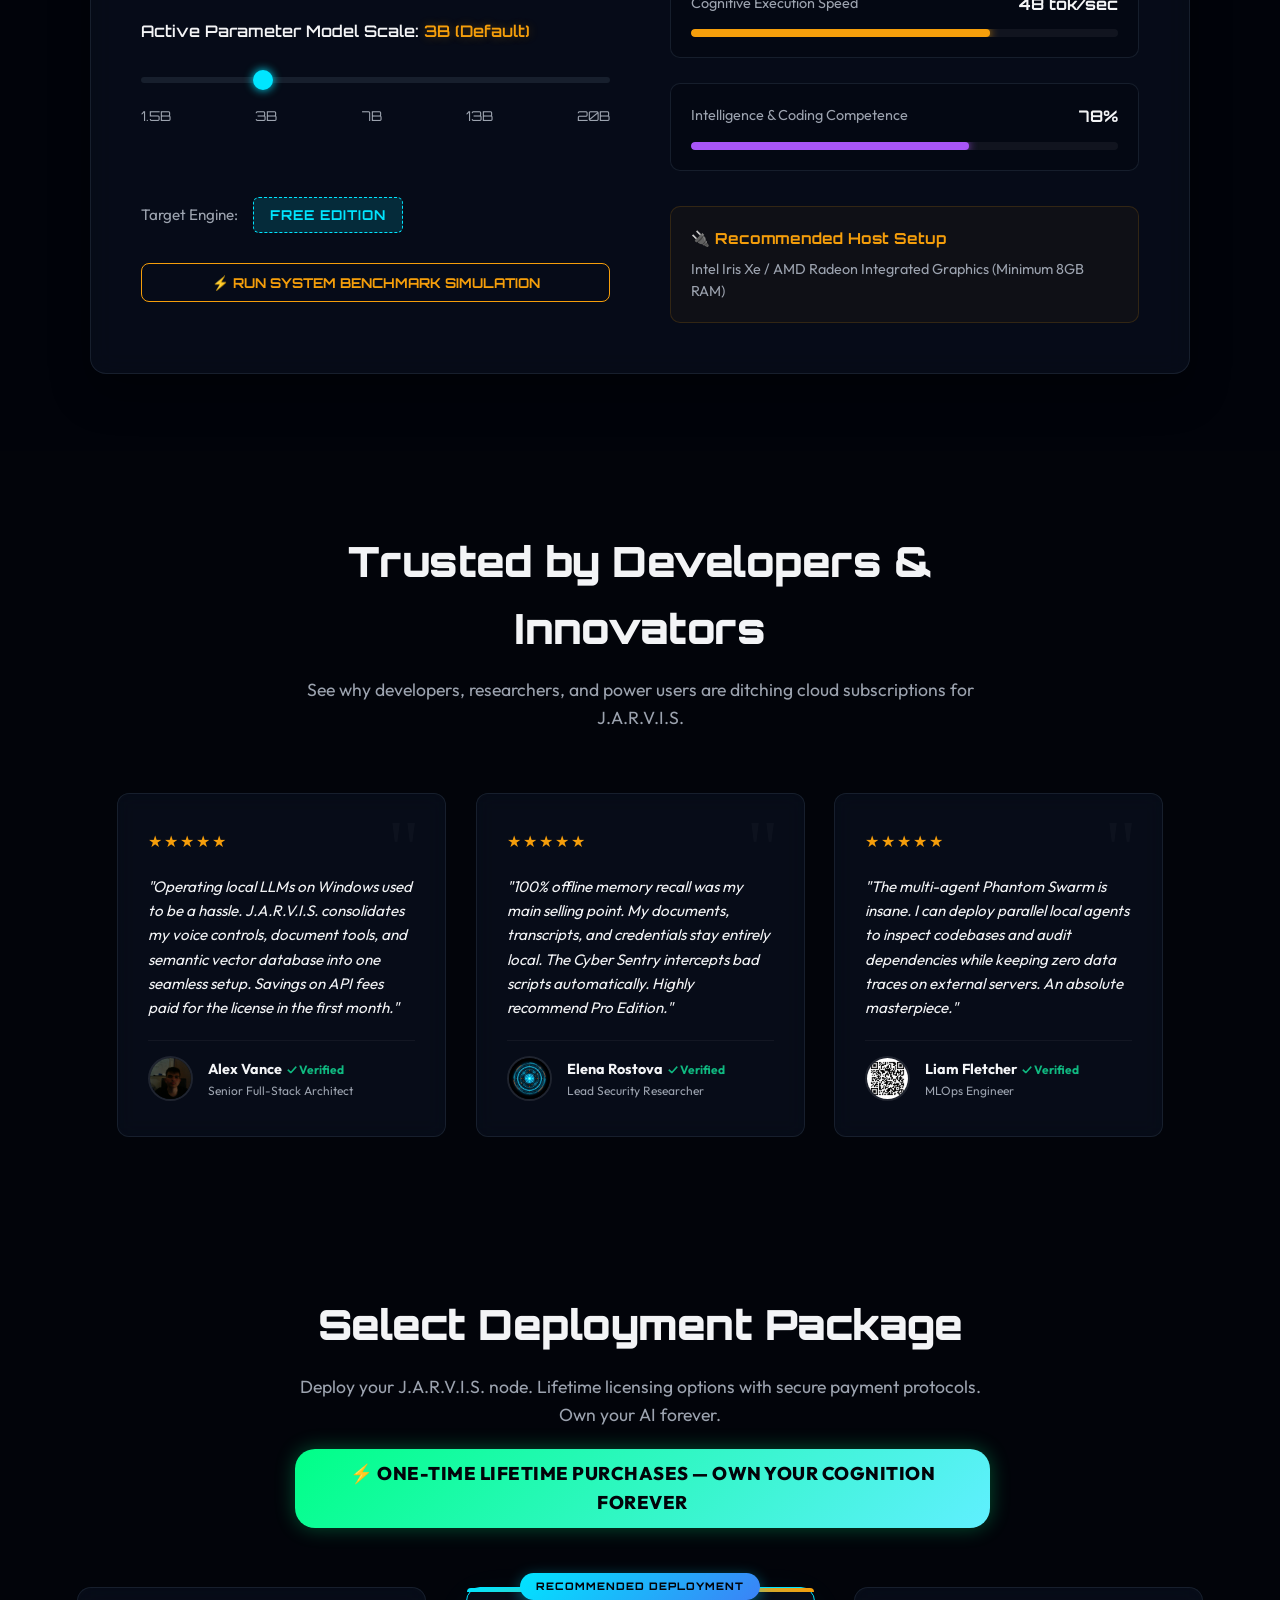
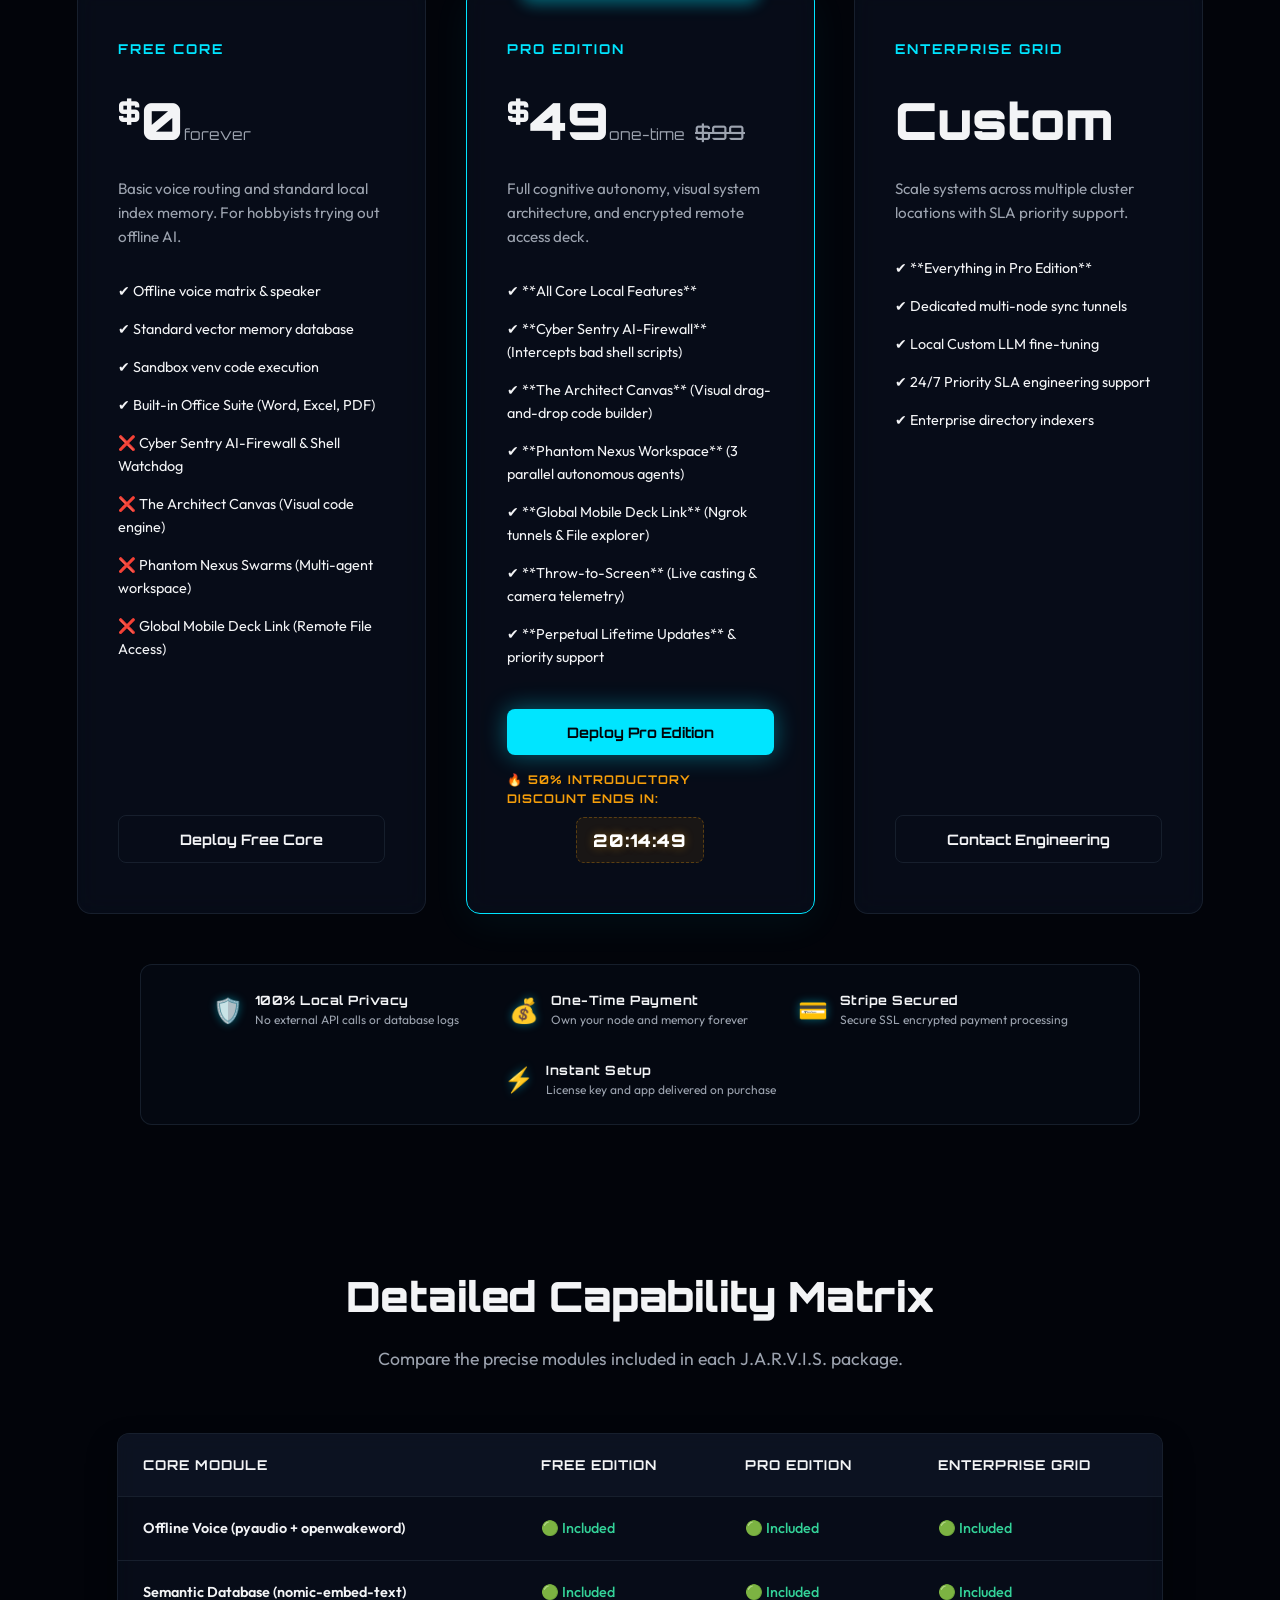
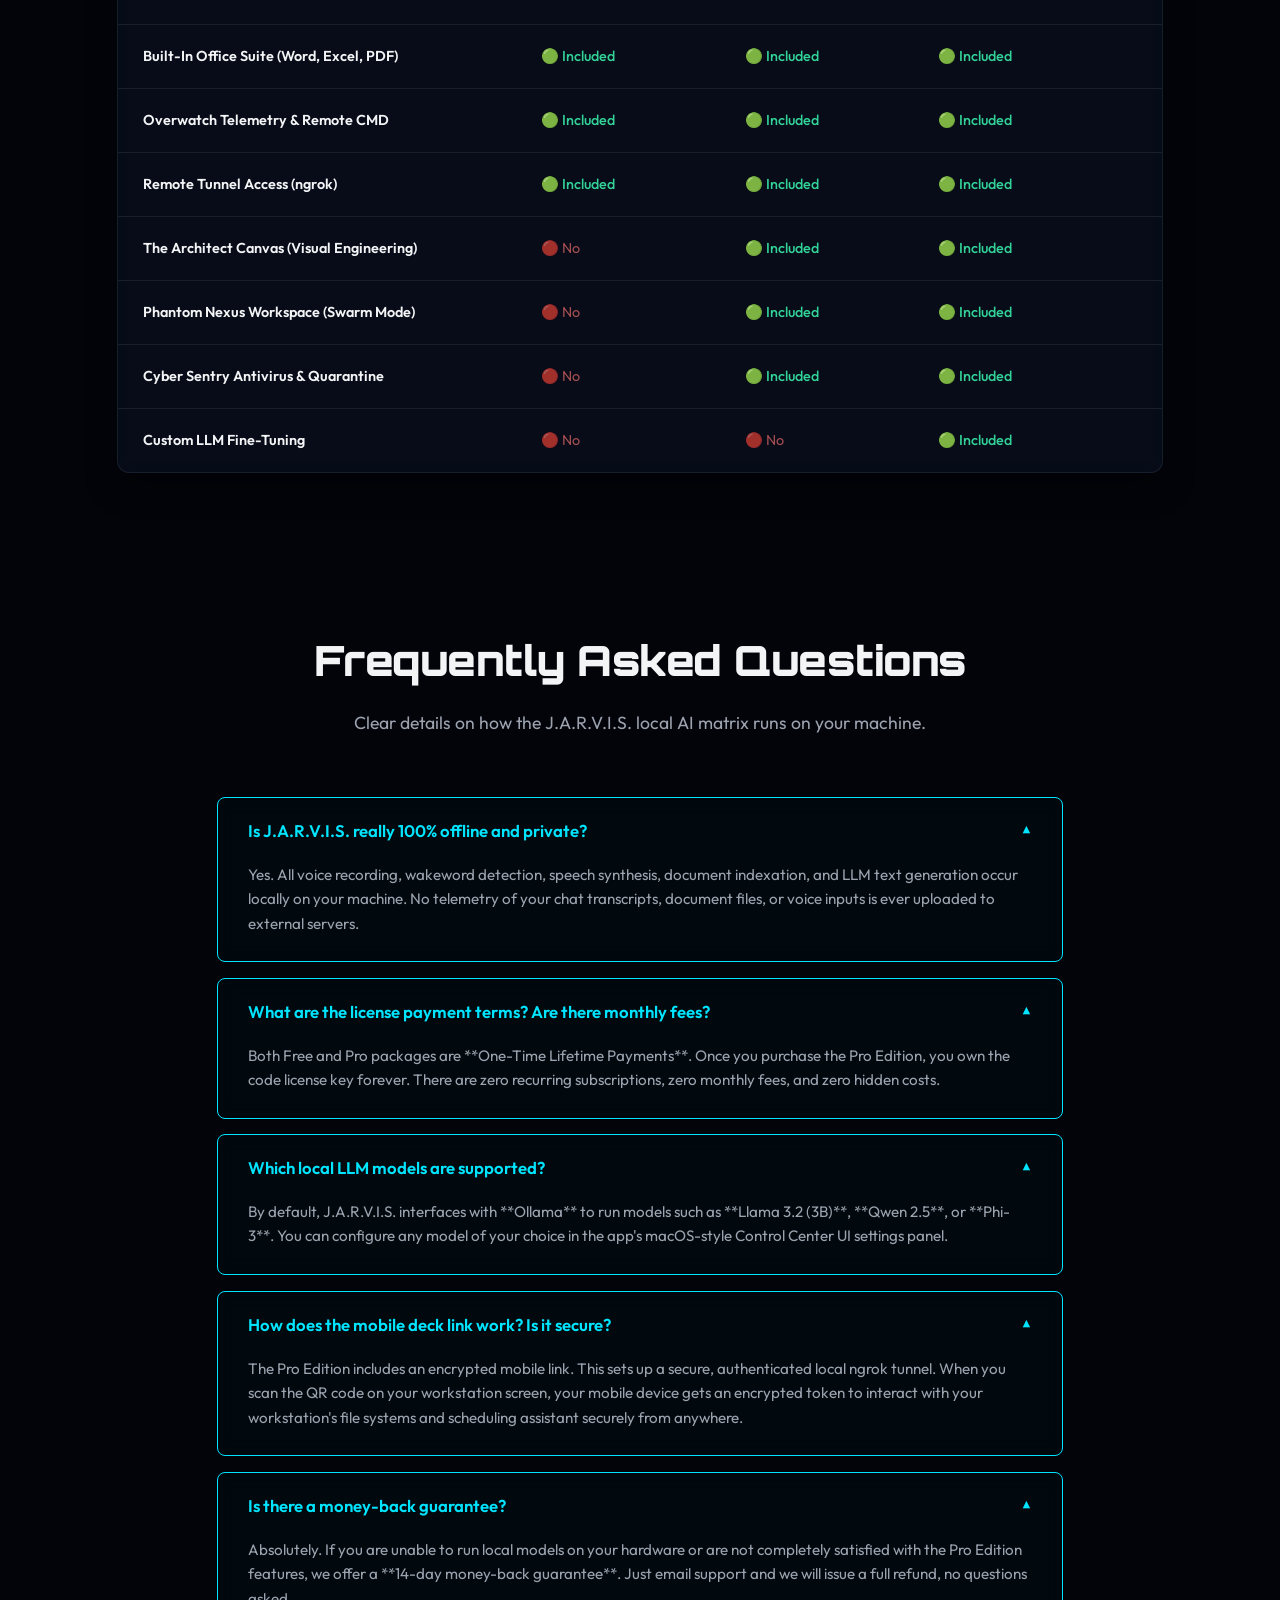
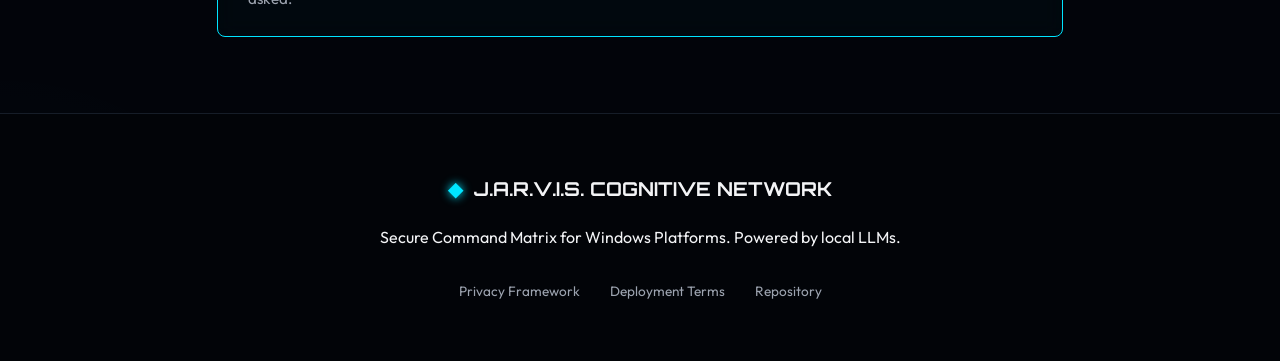
==== commit 97dc05a1: "fix(cro): resolve FAQ lag using CSS grid rows, add strikethrough price, and clarify promo timer" ====
--- a/index.html
+++ b/index.html
@@ -552,7 +552,7 @@
             <div class="price-card recommended scroll-reveal scale-in scroll-3d">
                 <div class="card-badge">RECOMMENDED DEPLOYMENT</div>
                 <div class="price-tier">PRO EDITION</div>
-                <div class="price-value"><span class="price-currency">$</span><span class="price-num" id="pro-price">49</span><span class="price-period" id="pro-period"> one-time</span></div>
+                <div class="price-value"><span class="price-currency">$</span><span class="price-num" id="pro-price">49</span><span class="price-period" id="pro-period"> one-time</span> <span style="font-size: 1.25rem; text-decoration: line-through; color: var(--text-muted); margin-left: 10px; font-weight: 500;">$99</span></div>
                 <p class="price-desc">Full cognitive autonomy, visual system architecture, and encrypted remote access deck.</p>
                 <ul class="price-features">
                     <li>✔ **All Core Local Features**</li>
@@ -566,7 +566,7 @@
                 <button class="price-btn btn-glowing" onclick="openCheckout('Pro Edition')">Deploy Pro Edition</button>
                 <!-- Dynamic Scarcity & Countdown -->
                 <div class="pricing-countdown-container">
-                    <span class="pricing-countdown-label">⚡ PROMO BATCH CLOSING SOON:</span>
+                    <span class="pricing-countdown-label">🔥 50% INTRODUCTORY DISCOUNT ENDS IN:</span>
                     <div class="countdown-timer-wrap">
                         <div class="countdown-timer" id="countdown-timer">02:45:12</div>
                     </div>
@@ -710,8 +710,10 @@
                     <span>Is J.A.R.V.I.S. really 100% offline and private?</span>
                     <span class="arrow-icon">▼</span>
                 </button>
-                <div class="faq-answer">
-                    <p>Yes. All voice recording, wakeword detection, speech synthesis, document indexation, and LLM text generation occur locally on your machine. No telemetry of your chat transcripts, document files, or voice inputs is ever uploaded to external servers.</p>
+                <div class="faq-answer-wrapper">
+                    <div class="faq-answer">
+                        <p>Yes. All voice recording, wakeword detection, speech synthesis, document indexation, and LLM text generation occur locally on your machine. No telemetry of your chat transcripts, document files, or voice inputs is ever uploaded to external servers.</p>
+                    </div>
                 </div>
             </div>
             <!-- FAQ 2 -->
@@ -720,8 +722,10 @@
                     <span>What are the license payment terms? Are there monthly fees?</span>
                     <span class="arrow-icon">▼</span>
                 </button>
-                <div class="faq-answer">
-                    <p>Both Free and Pro packages are **One-Time Lifetime Payments**. Once you purchase the Pro Edition, you own the code license key forever. There are zero recurring subscriptions, zero monthly fees, and zero hidden costs.</p>
+                <div class="faq-answer-wrapper">
+                    <div class="faq-answer">
+                        <p>Both Free and Pro packages are **One-Time Lifetime Payments**. Once you purchase the Pro Edition, you own the code license key forever. There are zero recurring subscriptions, zero monthly fees, and zero hidden costs.</p>
+                    </div>
                 </div>
             </div>
             <!-- FAQ 3 -->
@@ -730,8 +734,10 @@
                     <span>Which local LLM models are supported?</span>
                     <span class="arrow-icon">▼</span>
                 </button>
-                <div class="faq-answer">
-                    <p>By default, J.A.R.V.I.S. interfaces with **Ollama** to run models such as **Llama 3.2 (3B)**, **Qwen 2.5**, or **Phi-3**. You can configure any model of your choice in the app's macOS-style Control Center UI settings panel.</p>
+                <div class="faq-answer-wrapper">
+                    <div class="faq-answer">
+                        <p>By default, J.A.R.V.I.S. interfaces with **Ollama** to run models such as **Llama 3.2 (3B)**, **Qwen 2.5**, or **Phi-3**. You can configure any model of your choice in the app's macOS-style Control Center UI settings panel.</p>
+                    </div>
                 </div>
             </div>
             <!-- FAQ 4 -->
@@ -740,8 +746,10 @@
                     <span>How does the mobile deck link work? Is it secure?</span>
                     <span class="arrow-icon">▼</span>
                 </button>
-                <div class="faq-answer">
-                    <p>The Pro Edition includes an encrypted mobile link. This sets up a secure, authenticated local ngrok tunnel. When you scan the QR code on your workstation screen, your mobile device gets an encrypted token to interact with your workstation's file systems and scheduling assistant securely from anywhere.</p>
+                <div class="faq-answer-wrapper">
+                    <div class="faq-answer">
+                        <p>The Pro Edition includes an encrypted mobile link. This sets up a secure, authenticated local ngrok tunnel. When you scan the QR code on your workstation screen, your mobile device gets an encrypted token to interact with your workstation's file systems and scheduling assistant securely from anywhere.</p>
+                    </div>
                 </div>
             </div>
             <!-- FAQ 5 -->
@@ -750,8 +758,10 @@
                     <span>Is there a money-back guarantee?</span>
                     <span class="arrow-icon">▼</span>
                 </button>
-                <div class="faq-answer">
-                    <p>Absolutely. If you are unable to run local models on your hardware or are not completely satisfied with the Pro Edition features, we offer a **14-day money-back guarantee**. Just email support and we will issue a full refund, no questions asked.</p>
+                <div class="faq-answer-wrapper">
+                    <div class="faq-answer">
+                        <p>Absolutely. If you are unable to run local models on your hardware or are not completely satisfied with the Pro Edition features, we offer a **14-day money-back guarantee**. Just email support and we will issue a full refund, no questions asked.</p>
+                    </div>
                 </div>
             </div>
         </div>
--- a/styles.css
+++ b/styles.css
@@ -2964,11 +2964,21 @@
     color: var(--accent);
 }
 
+.faq-answer-wrapper {
+    display: grid;
+    grid-template-rows: 0fr;
+    transition: grid-template-rows 0.35s cubic-bezier(0.16, 1, 0.3, 1);
+    overflow: hidden;
+}
+
+.faq-item.active .faq-answer-wrapper {
+    grid-template-rows: 1fr;
+}
+
 .faq-answer {
-    max-height: 0;
-    overflow: hidden;
-    transition: max-height 0.3s ease-out, padding 0.3s ease;
+    min-height: 0;
     padding: 0 30px;
+    transition: padding 0.35s ease;
     color: var(--text-muted);
     font-size: 0.95rem;
     line-height: 1.6;
@@ -2976,8 +2986,8 @@
 
 .faq-item.active .faq-answer {
     padding: 0 30px 25px 30px;
-    max-height: 250px; /* Large enough to fit the text */
-}
+}
+
 
 /* 4. Testimonials Section */
 .testimonials-section {
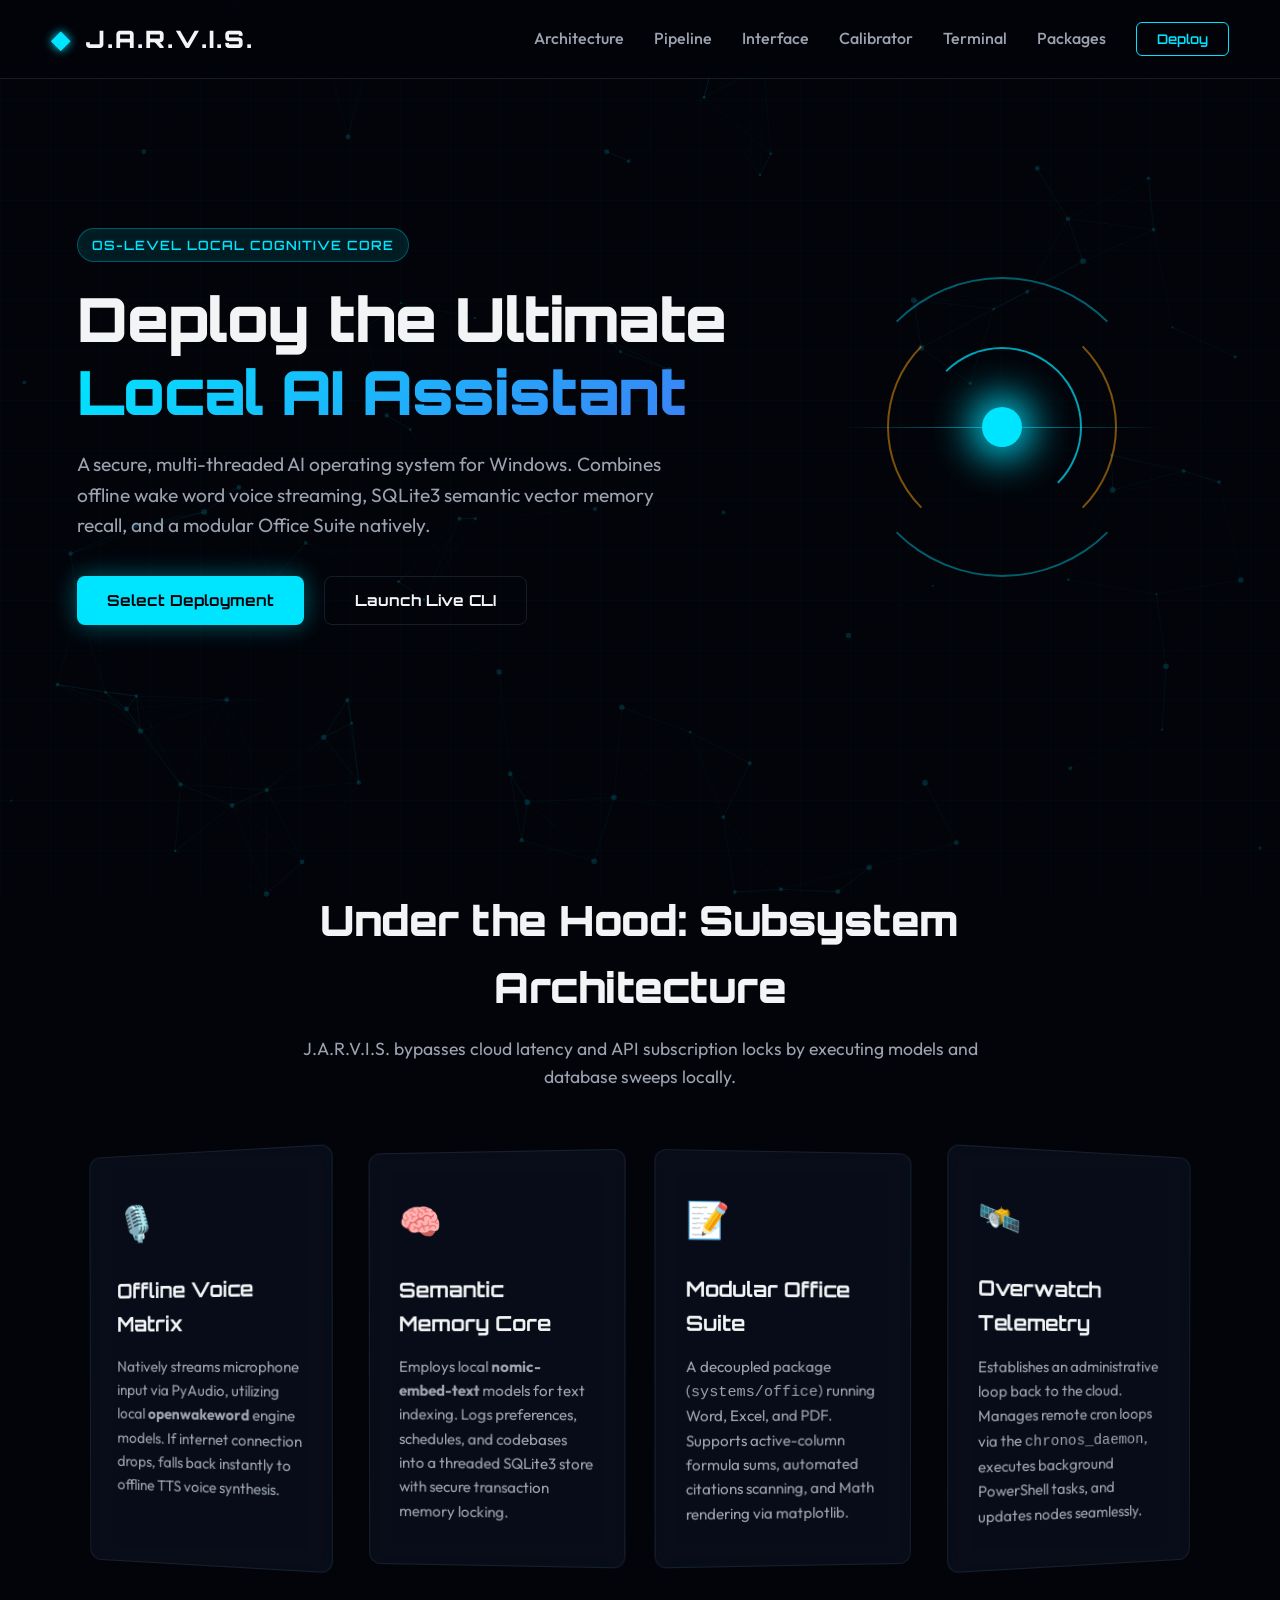
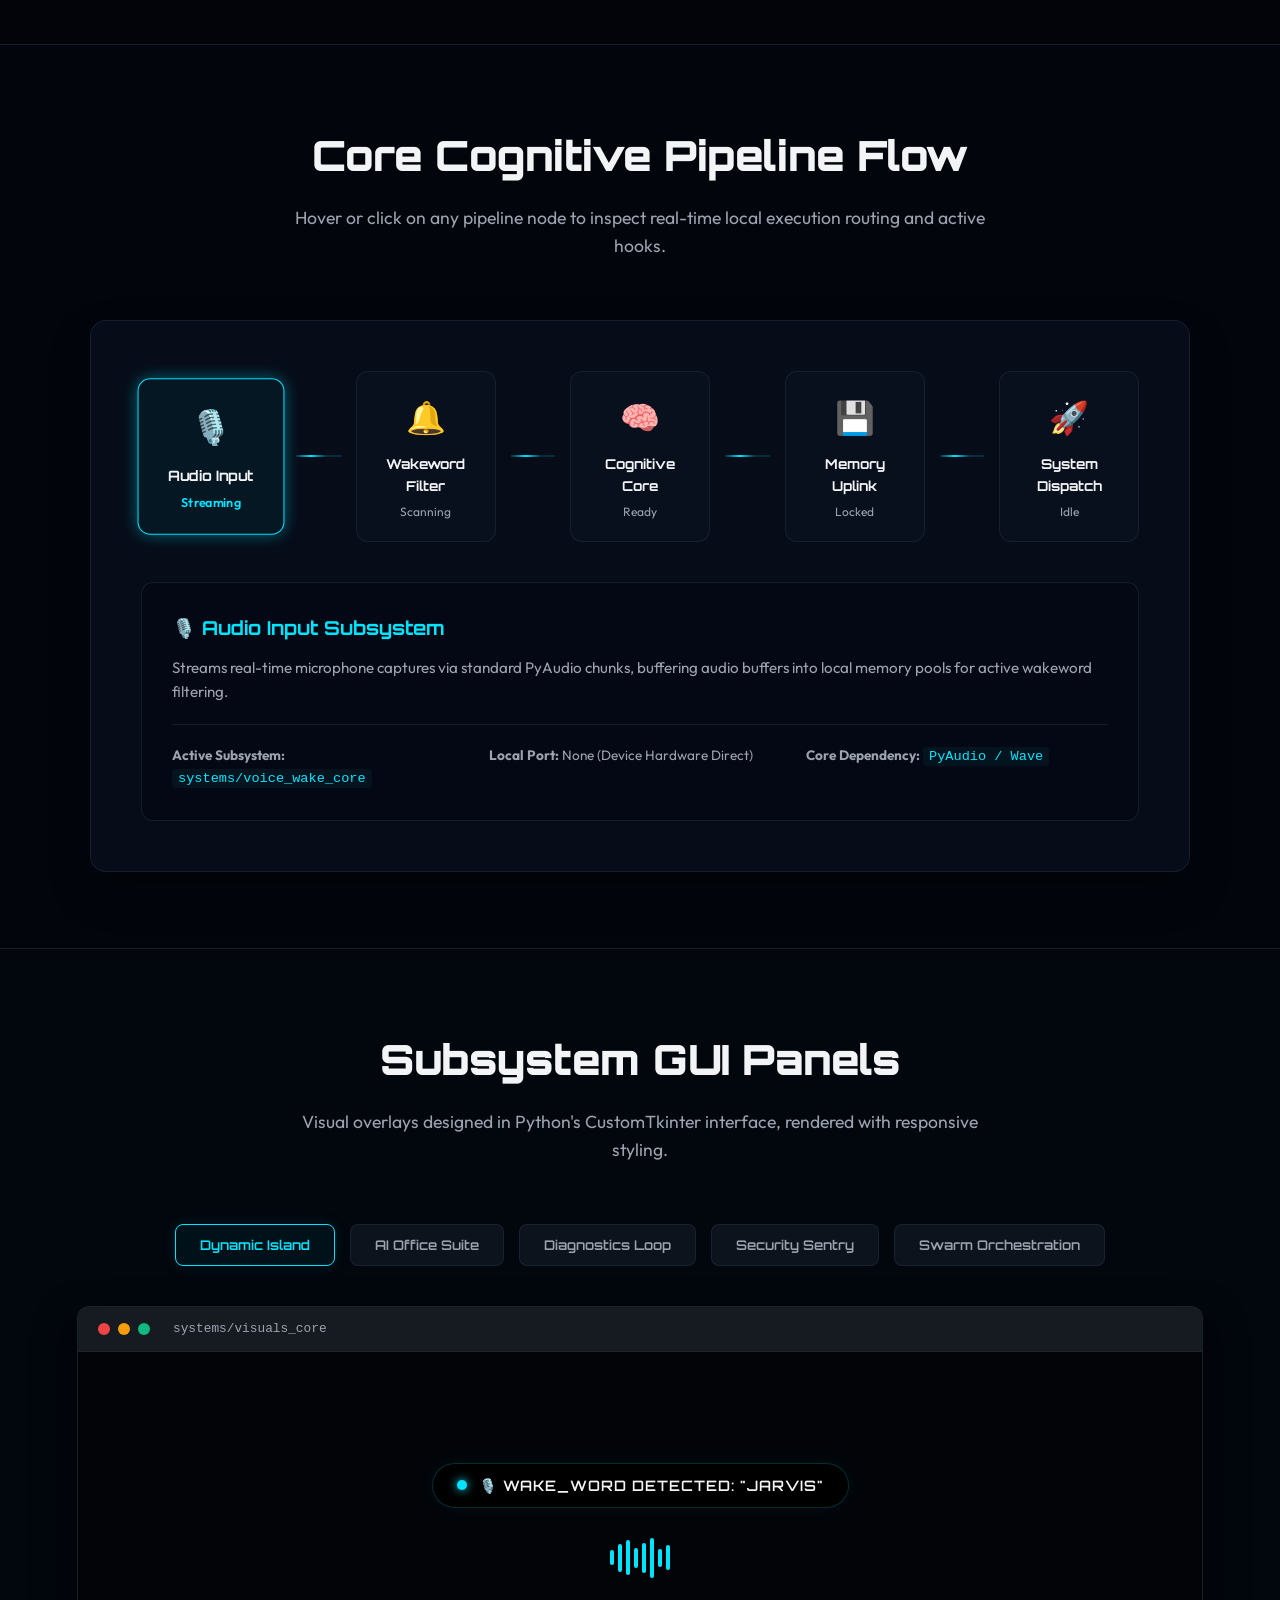
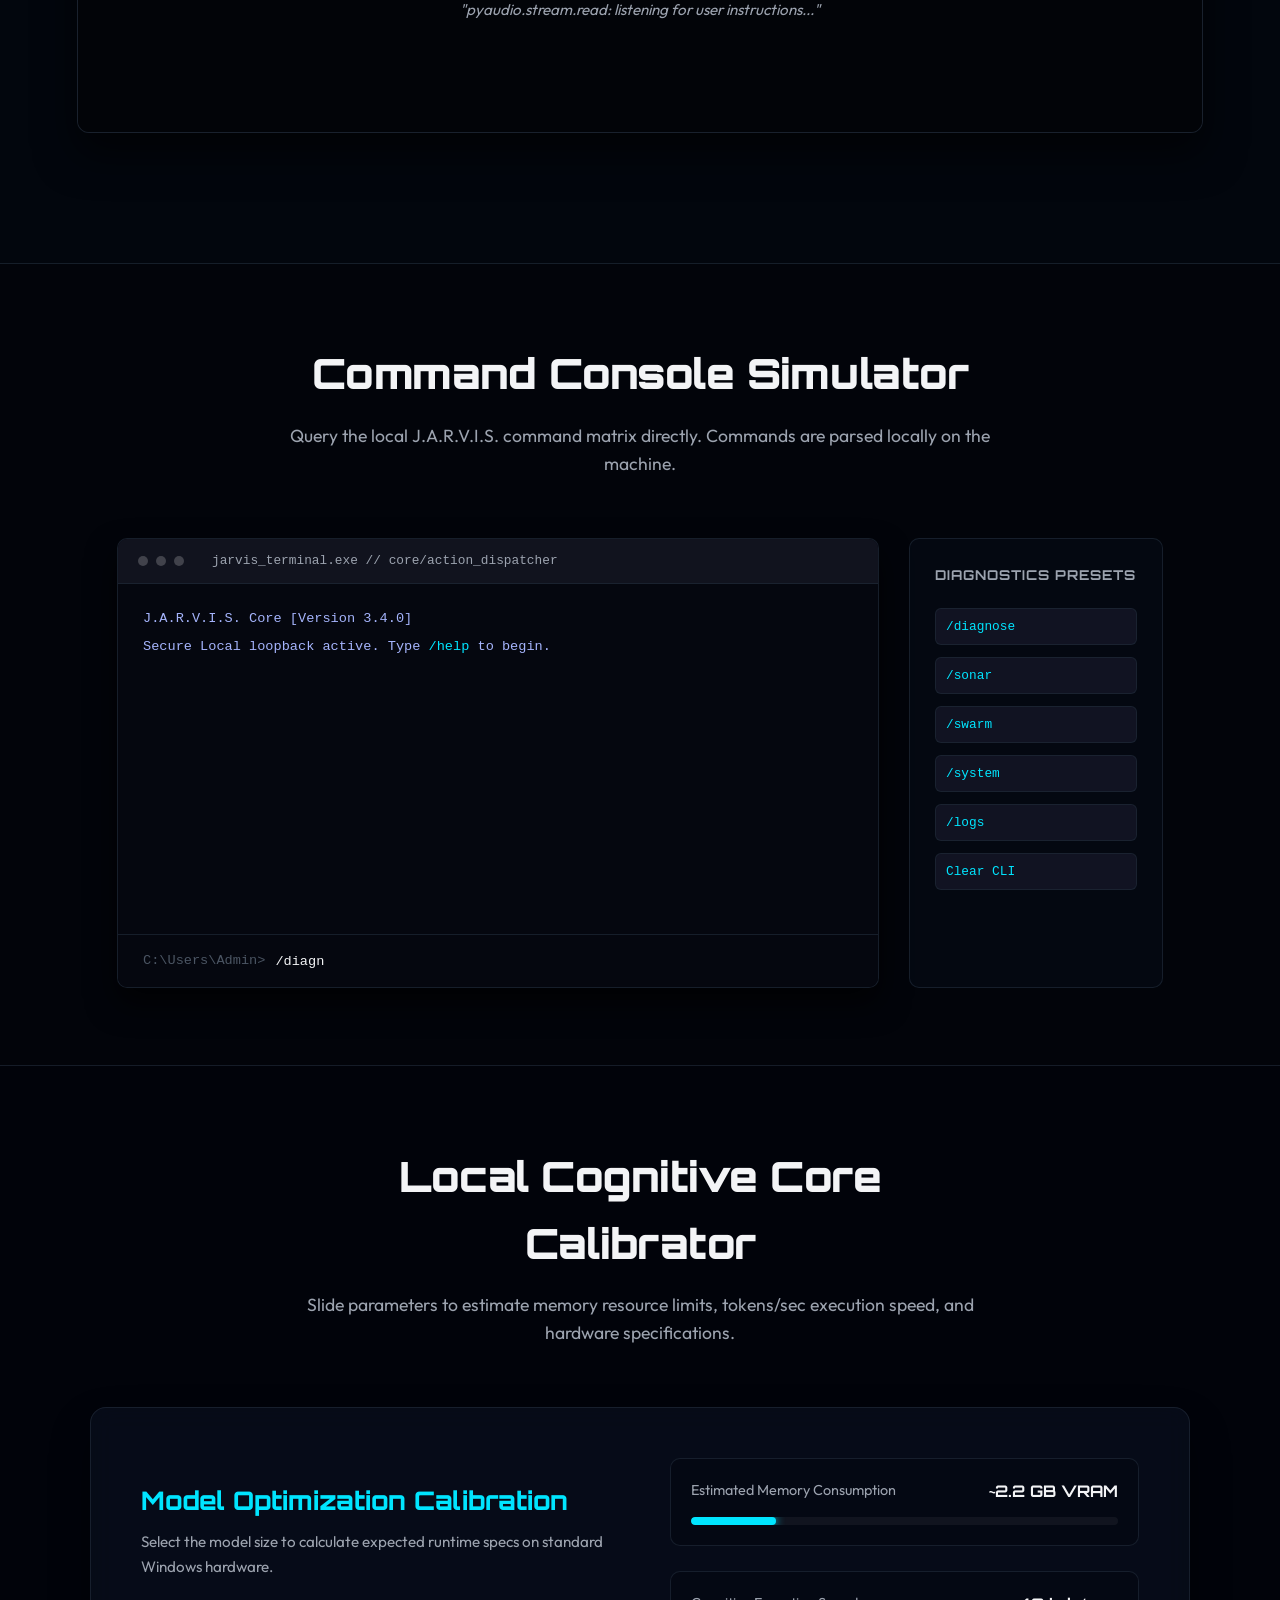
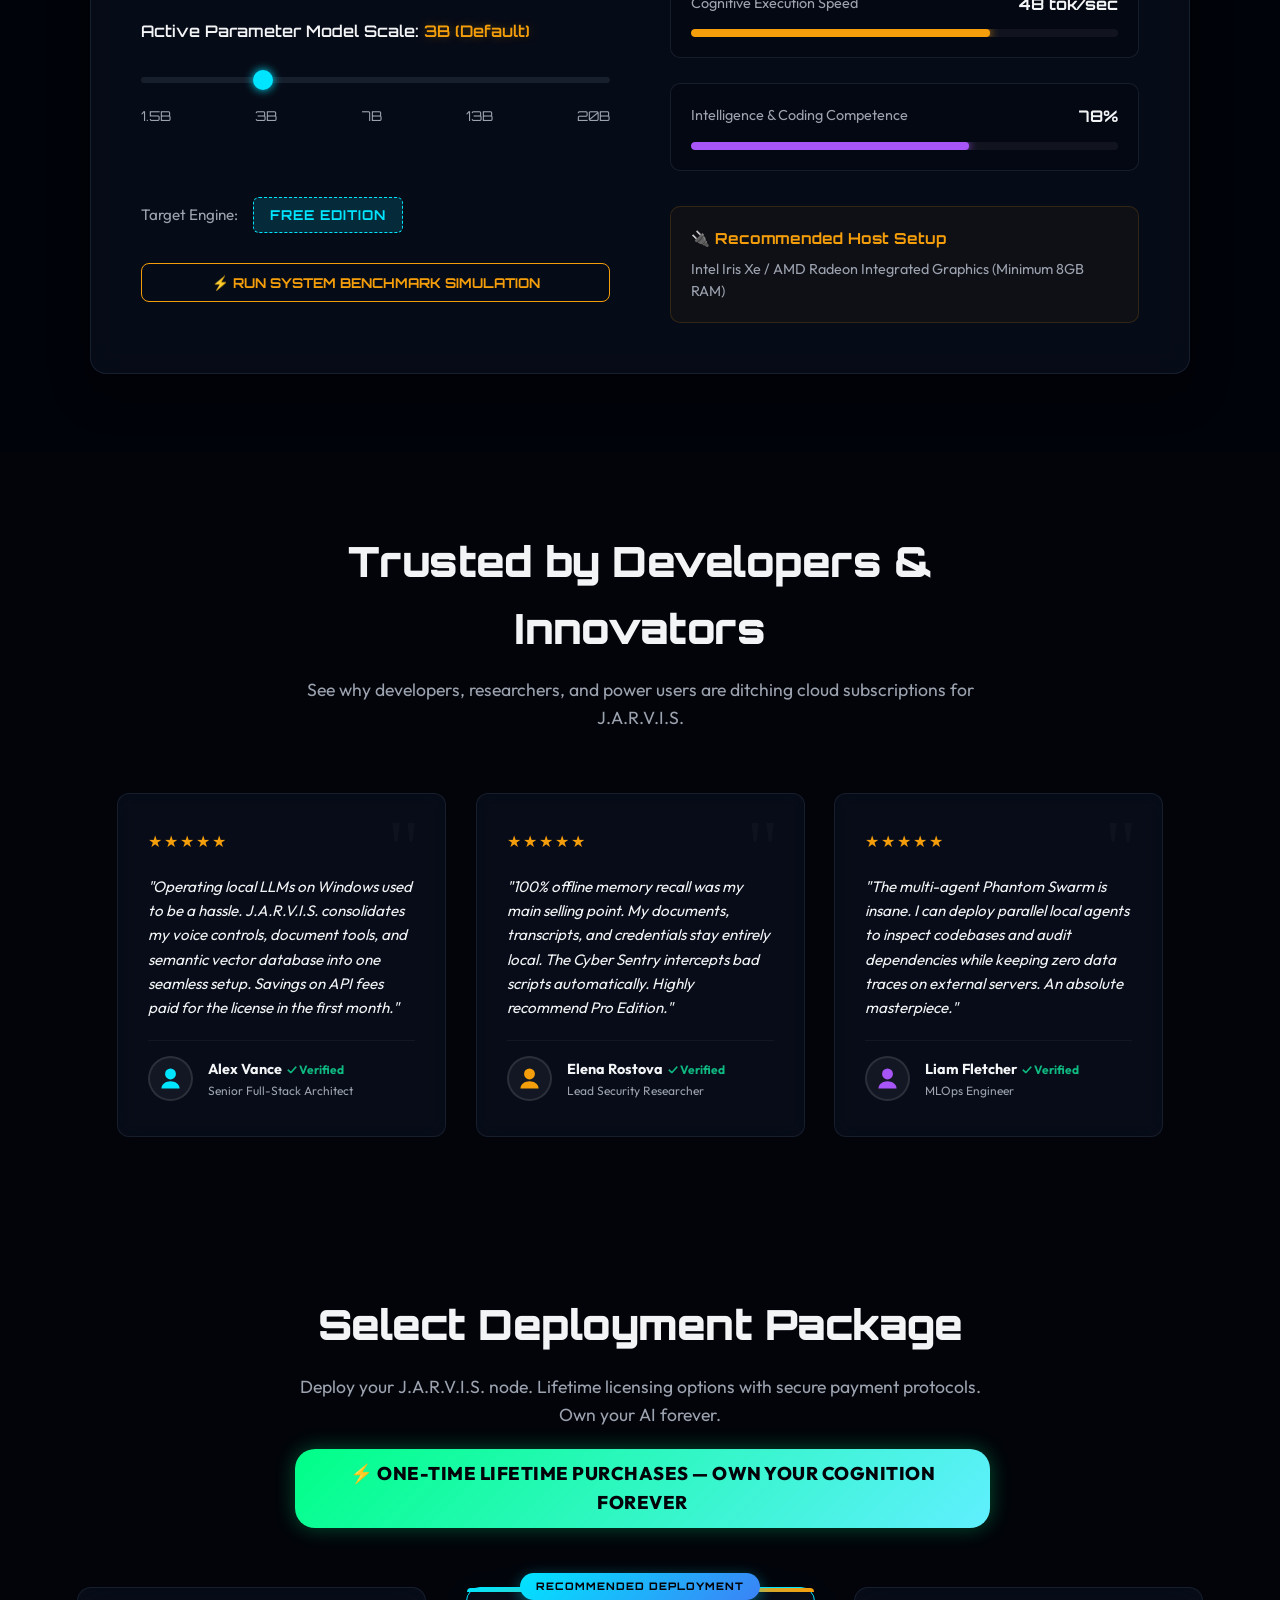
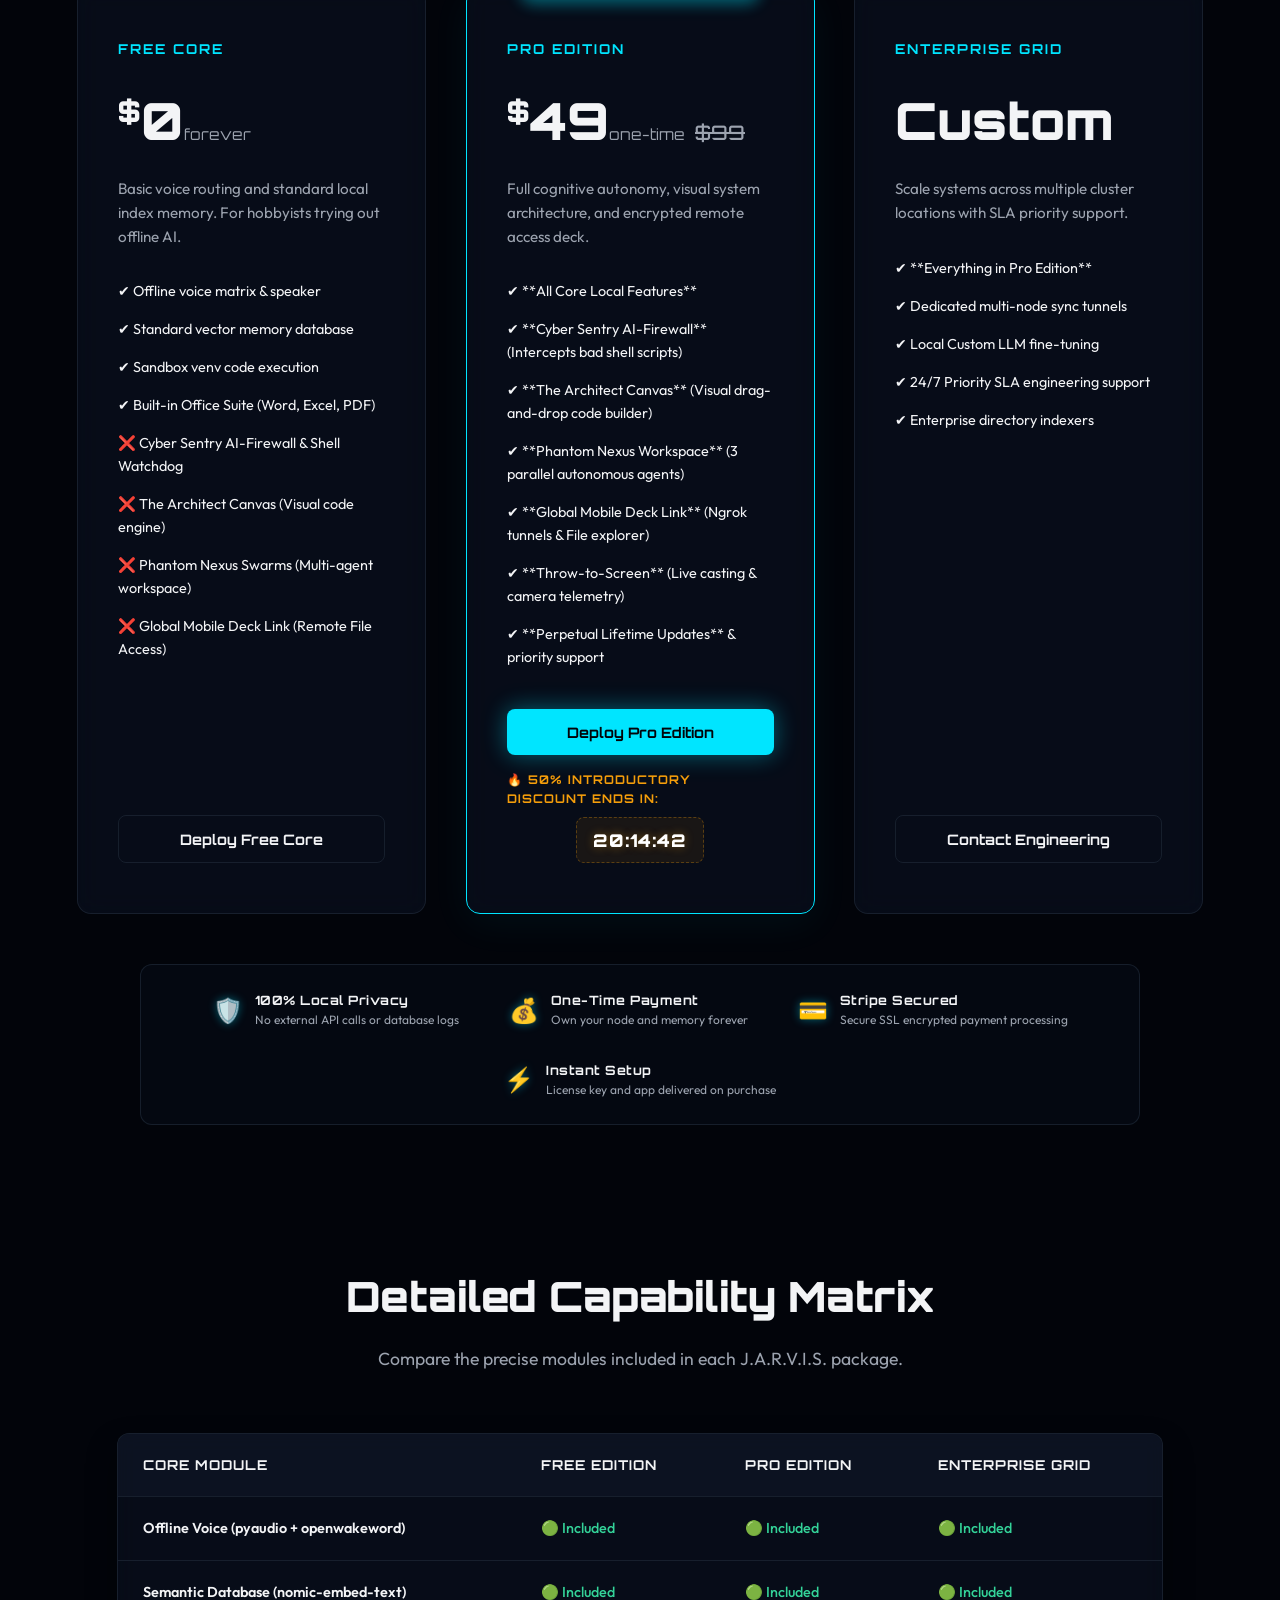
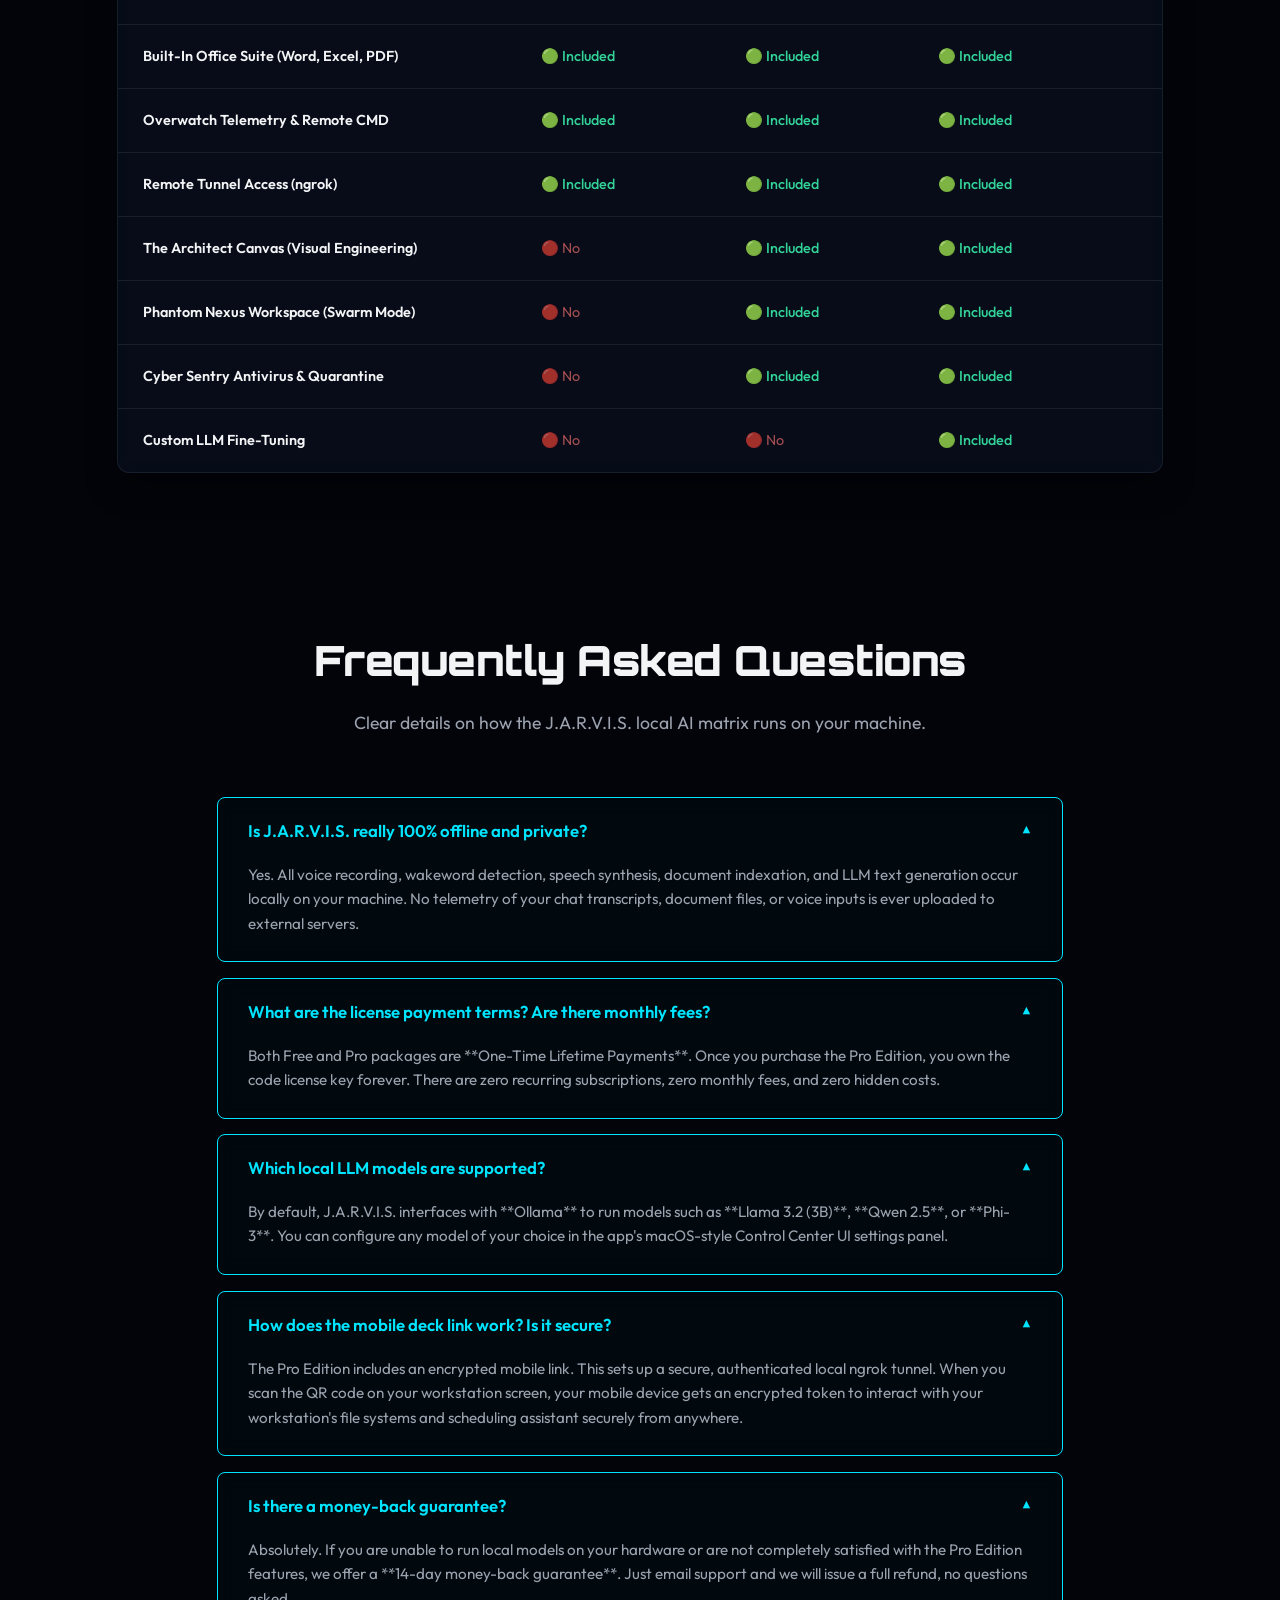
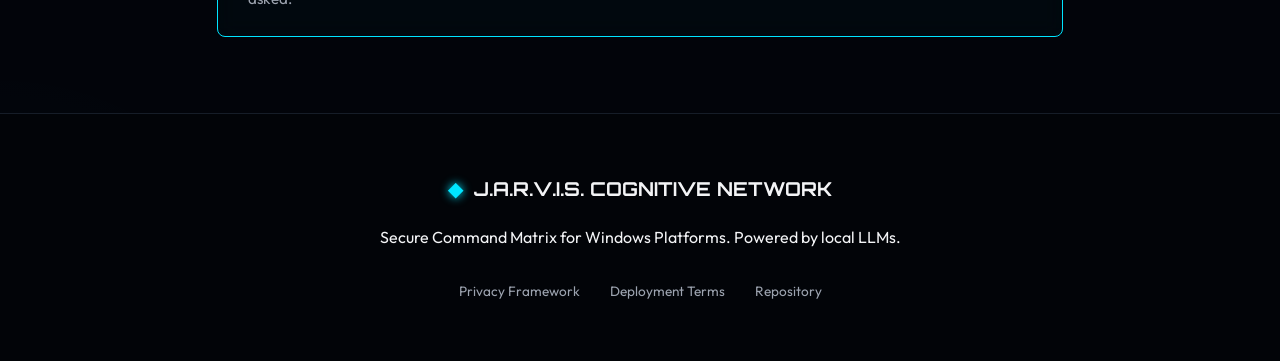
==== commit fefe9810: "refactor(cro): replace image avatars with inline SVGs for privacy and clean up assets" ====
--- a/index.html
+++ b/index.html
@@ -487,7 +487,12 @@
                 <div class="rating-stars">★★★★★</div>
                 <p class="testimonial-quote">"Operating local LLMs on Windows used to be a hassle. J.A.R.V.I.S. consolidates my voice controls, document tools, and semantic vector database into one seamless setup. Savings on API fees paid for the license in the first month."</p>
                 <div class="testimonial-user">
-                    <img class="testimonial-avatar" src="me.jpg" alt="Avatar of a Developer">
+                    <div class="testimonial-avatar-svg">
+                        <svg viewBox="0 0 32 32" width="100%" height="100%">
+                            <circle cx="16" cy="11" r="6" fill="var(--accent)" />
+                            <path d="M6 27 c0 -5 5 -8 10 -8 s10 3 10 8" fill="var(--accent)" />
+                        </svg>
+                    </div>
                     <div class="testimonial-info">
                         <span class="testimonial-name">Alex Vance <span class="verified-badge">✓ Verified</span></span>
                         <span class="testimonial-title">Senior Full-Stack Architect</span>
@@ -499,7 +504,12 @@
                 <div class="rating-stars">★★★★★</div>
                 <p class="testimonial-quote">"100% offline memory recall was my main selling point. My documents, transcripts, and credentials stay entirely local. The Cyber Sentry intercepts bad scripts automatically. Highly recommend Pro Edition."</p>
                 <div class="testimonial-user">
-                    <img class="testimonial-avatar" src="favicon.png" alt="Avatar of a Cybersecurity Analyst">
+                    <div class="testimonial-avatar-svg">
+                        <svg viewBox="0 0 32 32" width="100%" height="100%">
+                            <circle cx="16" cy="11" r="6" fill="var(--accent-2)" />
+                            <path d="M6 27 c0 -5 5 -8 10 -8 s10 3 10 8" fill="var(--accent-2)" />
+                        </svg>
+                    </div>
                     <div class="testimonial-info">
                         <span class="testimonial-name">Elena Rostova <span class="verified-badge">✓ Verified</span></span>
                         <span class="testimonial-title">Lead Security Researcher</span>
@@ -511,7 +521,12 @@
                 <div class="rating-stars">★★★★★</div>
                 <p class="testimonial-quote">"The multi-agent Phantom Swarm is insane. I can deploy parallel local agents to inspect codebases and audit dependencies while keeping zero data traces on external servers. An absolute masterpiece."</p>
                 <div class="testimonial-user">
-                    <img class="testimonial-avatar" src="QR_UPLINK.png" alt="Avatar of an AI Engineer">
+                    <div class="testimonial-avatar-svg">
+                        <svg viewBox="0 0 32 32" width="100%" height="100%">
+                            <circle cx="16" cy="11" r="6" fill="#a855f7" />
+                            <path d="M6 27 c0 -5 5 -8 10 -8 s10 3 10 8" fill="#a855f7" />
+                        </svg>
+                    </div>
                     <div class="testimonial-info">
                         <span class="testimonial-name">Liam Fletcher <span class="verified-badge">✓ Verified</span></span>
                         <span class="testimonial-title">MLOps Engineer</span>
--- a/styles.css
+++ b/styles.css
@@ -3055,13 +3055,24 @@
     padding-top: 15px;
 }
 
-.testimonial-avatar {
+.testimonial-avatar-svg {
     width: 45px;
     height: 45px;
     border-radius: 50%;
     border: 2px solid rgba(255, 255, 255, 0.1);
-    object-fit: cover;
-}
+    background: rgba(255, 255, 255, 0.05);
+    display: flex;
+    justify-content: center;
+    align-items: center;
+    padding: 6px;
+    transition: all 0.3s ease;
+}
+
+.testimonial-card:hover .testimonial-avatar-svg {
+    border-color: rgba(255, 255, 255, 0.2);
+    background: rgba(255, 255, 255, 0.08);
+}
+
 
 .testimonial-info {
     display: flex;
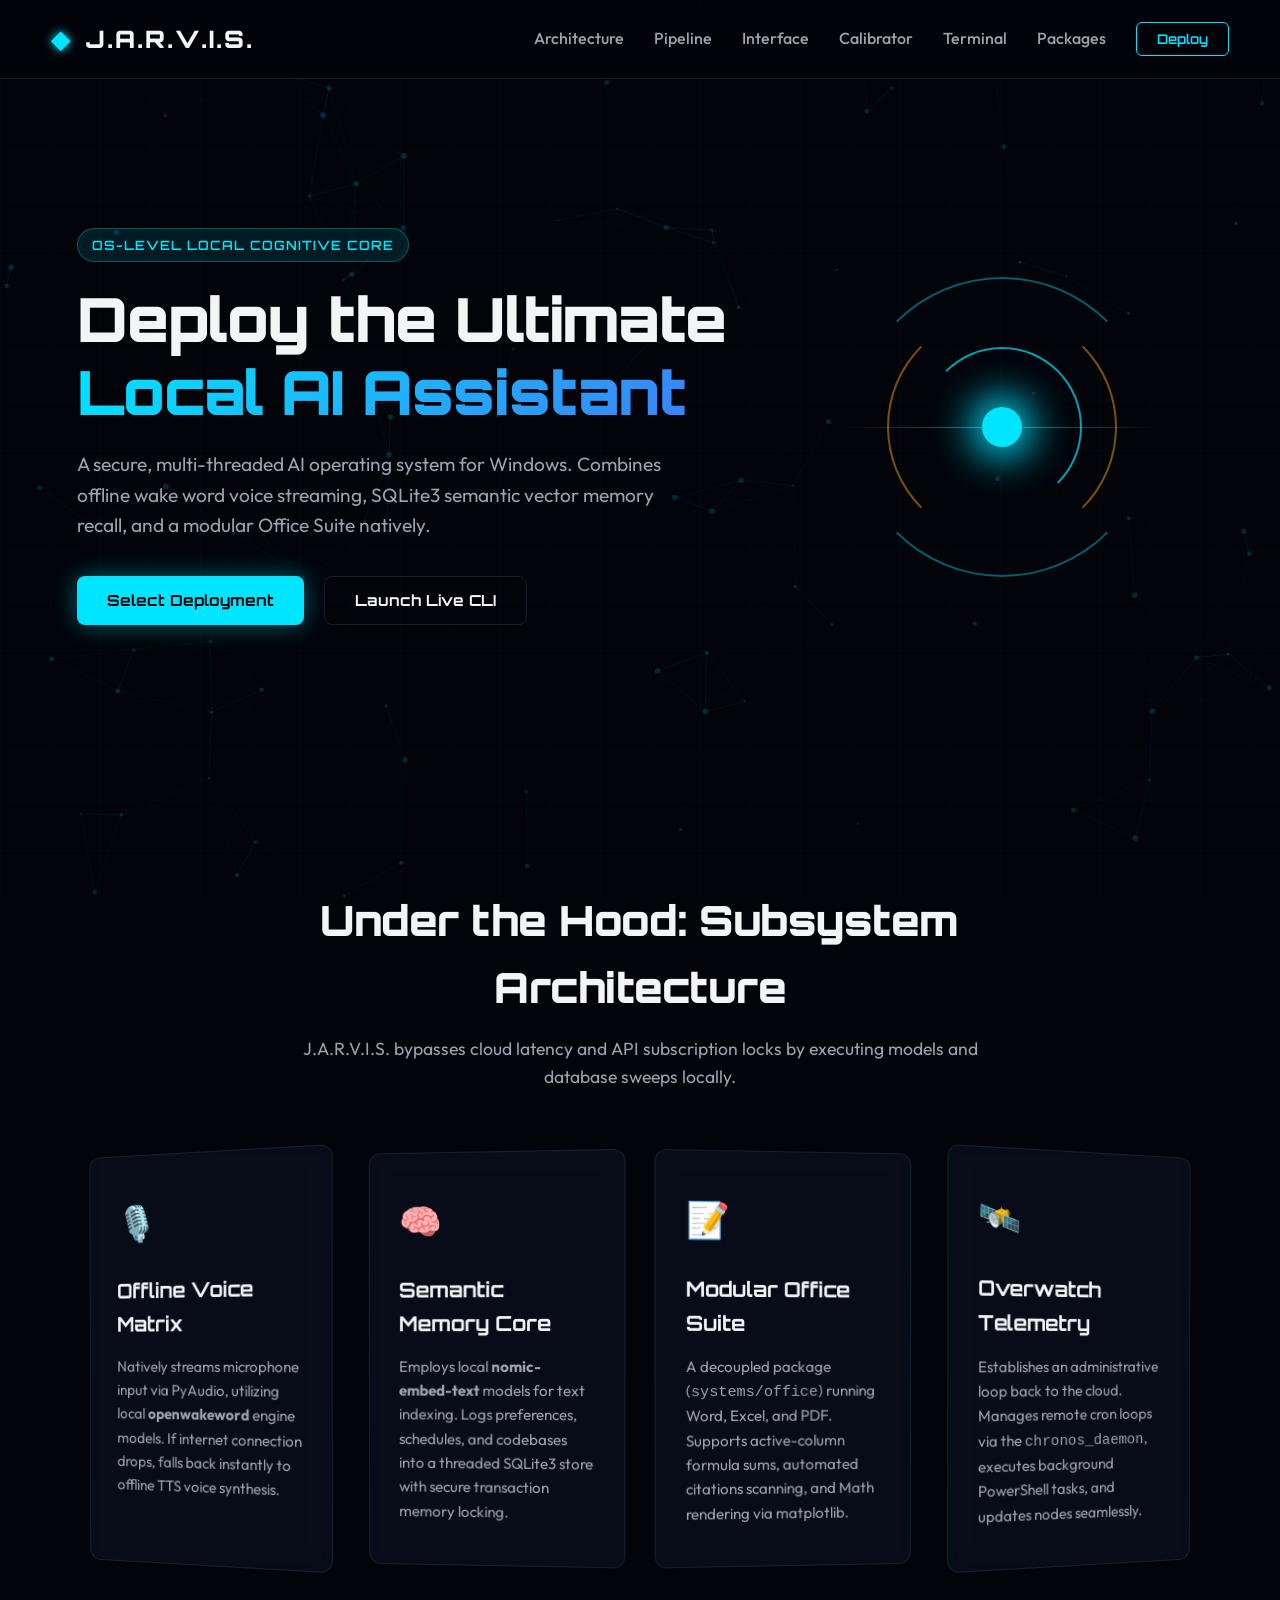
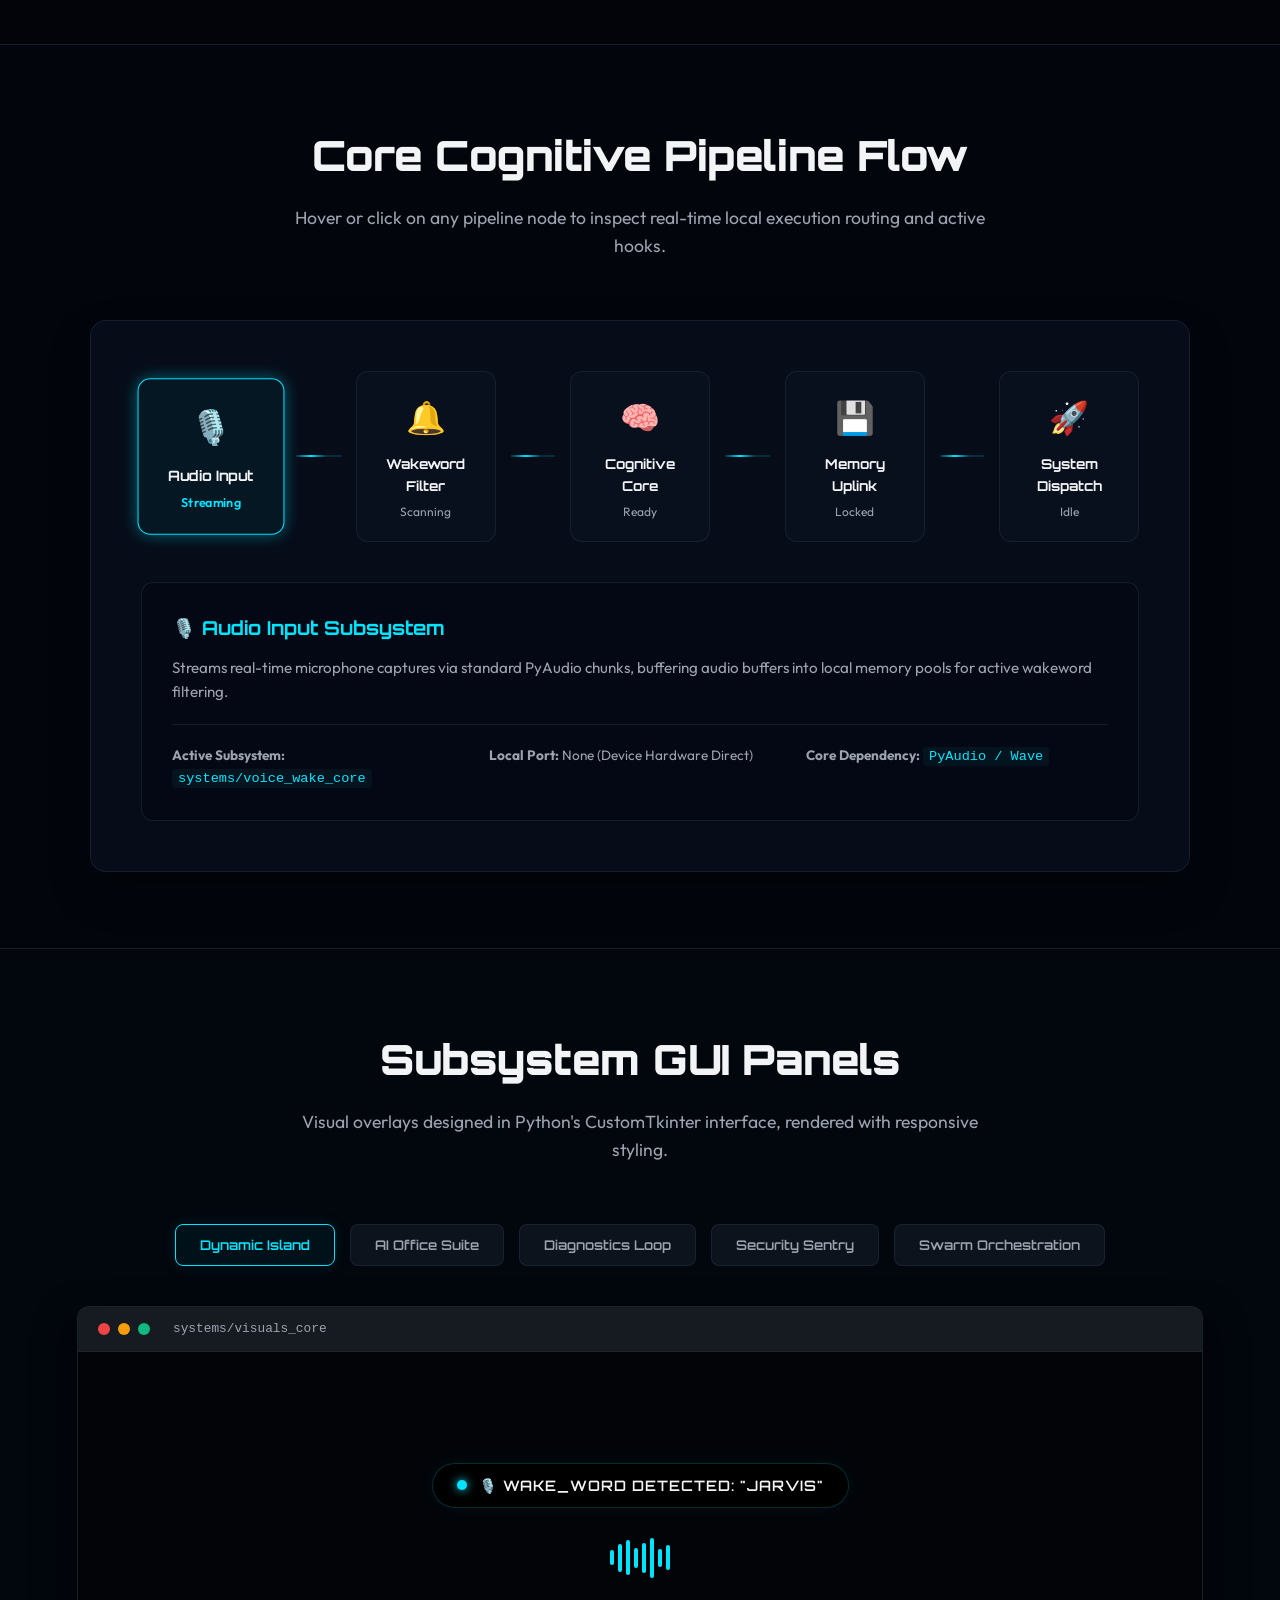
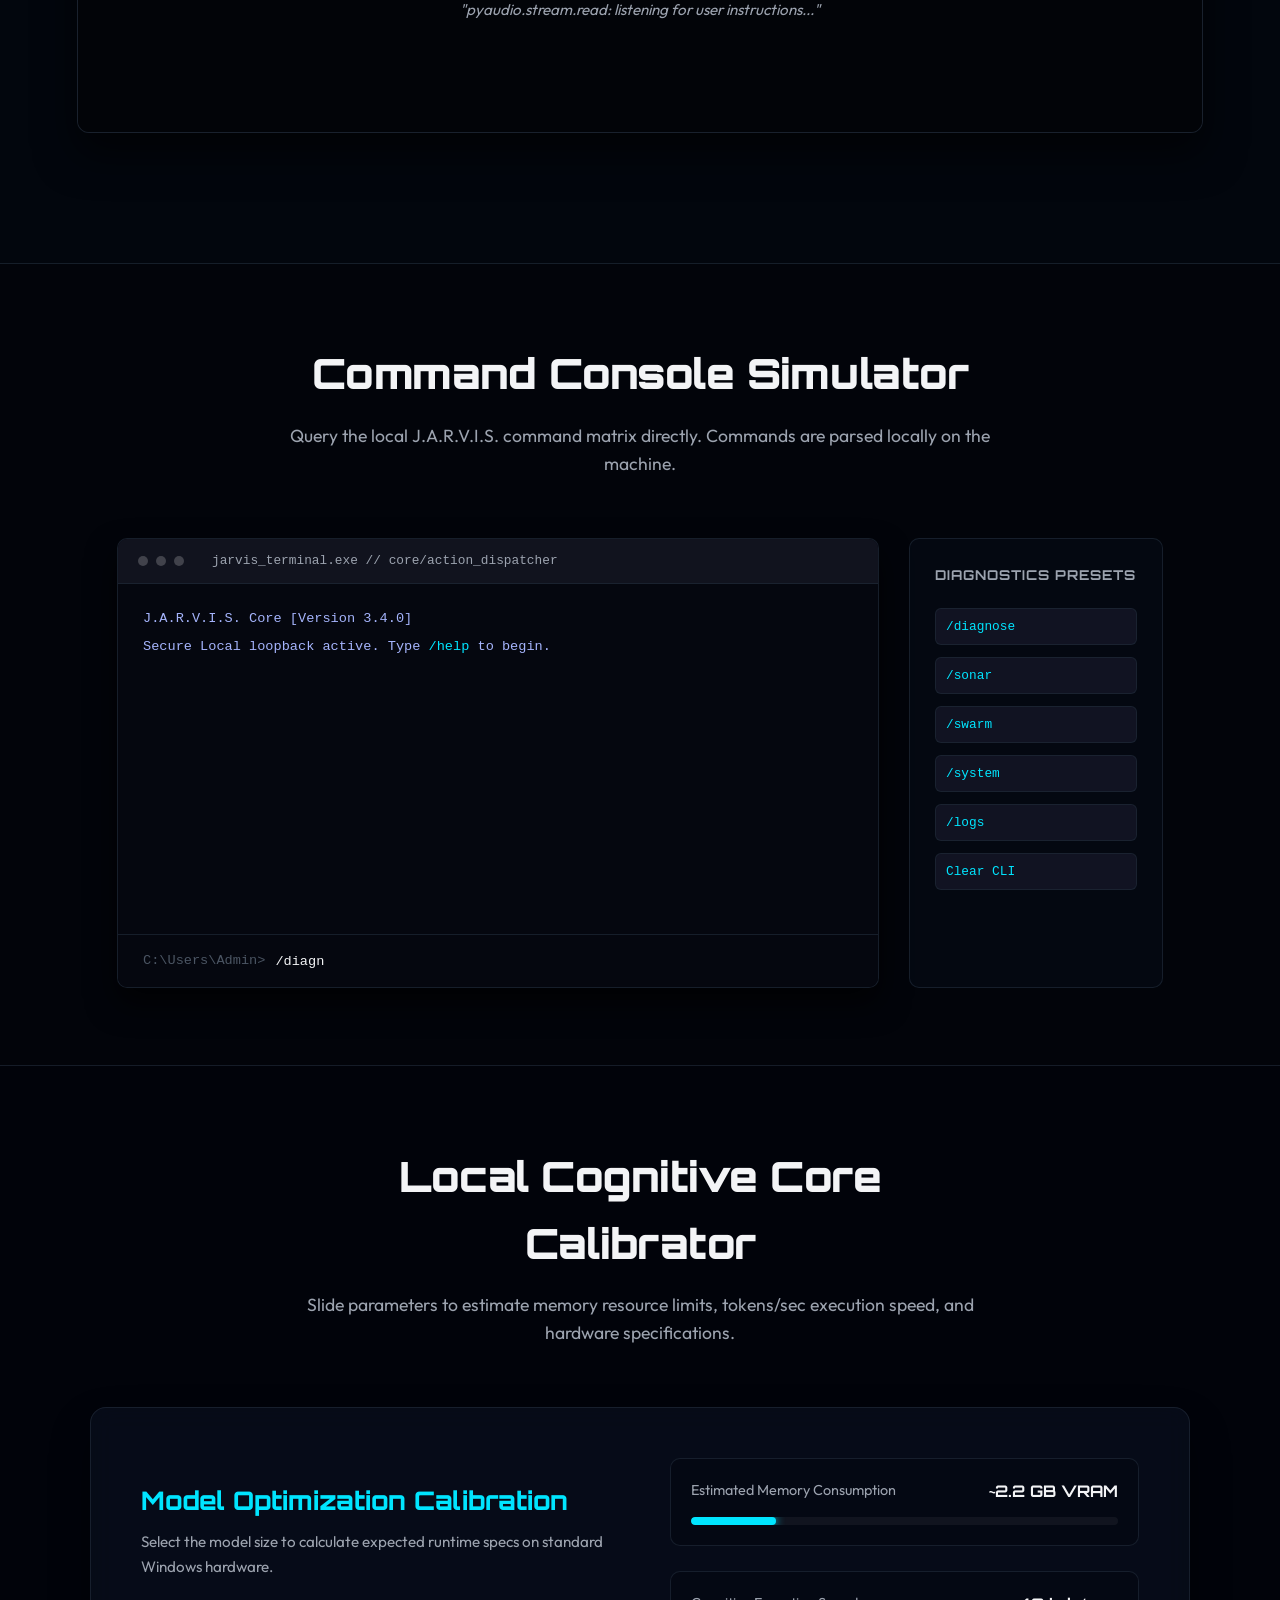
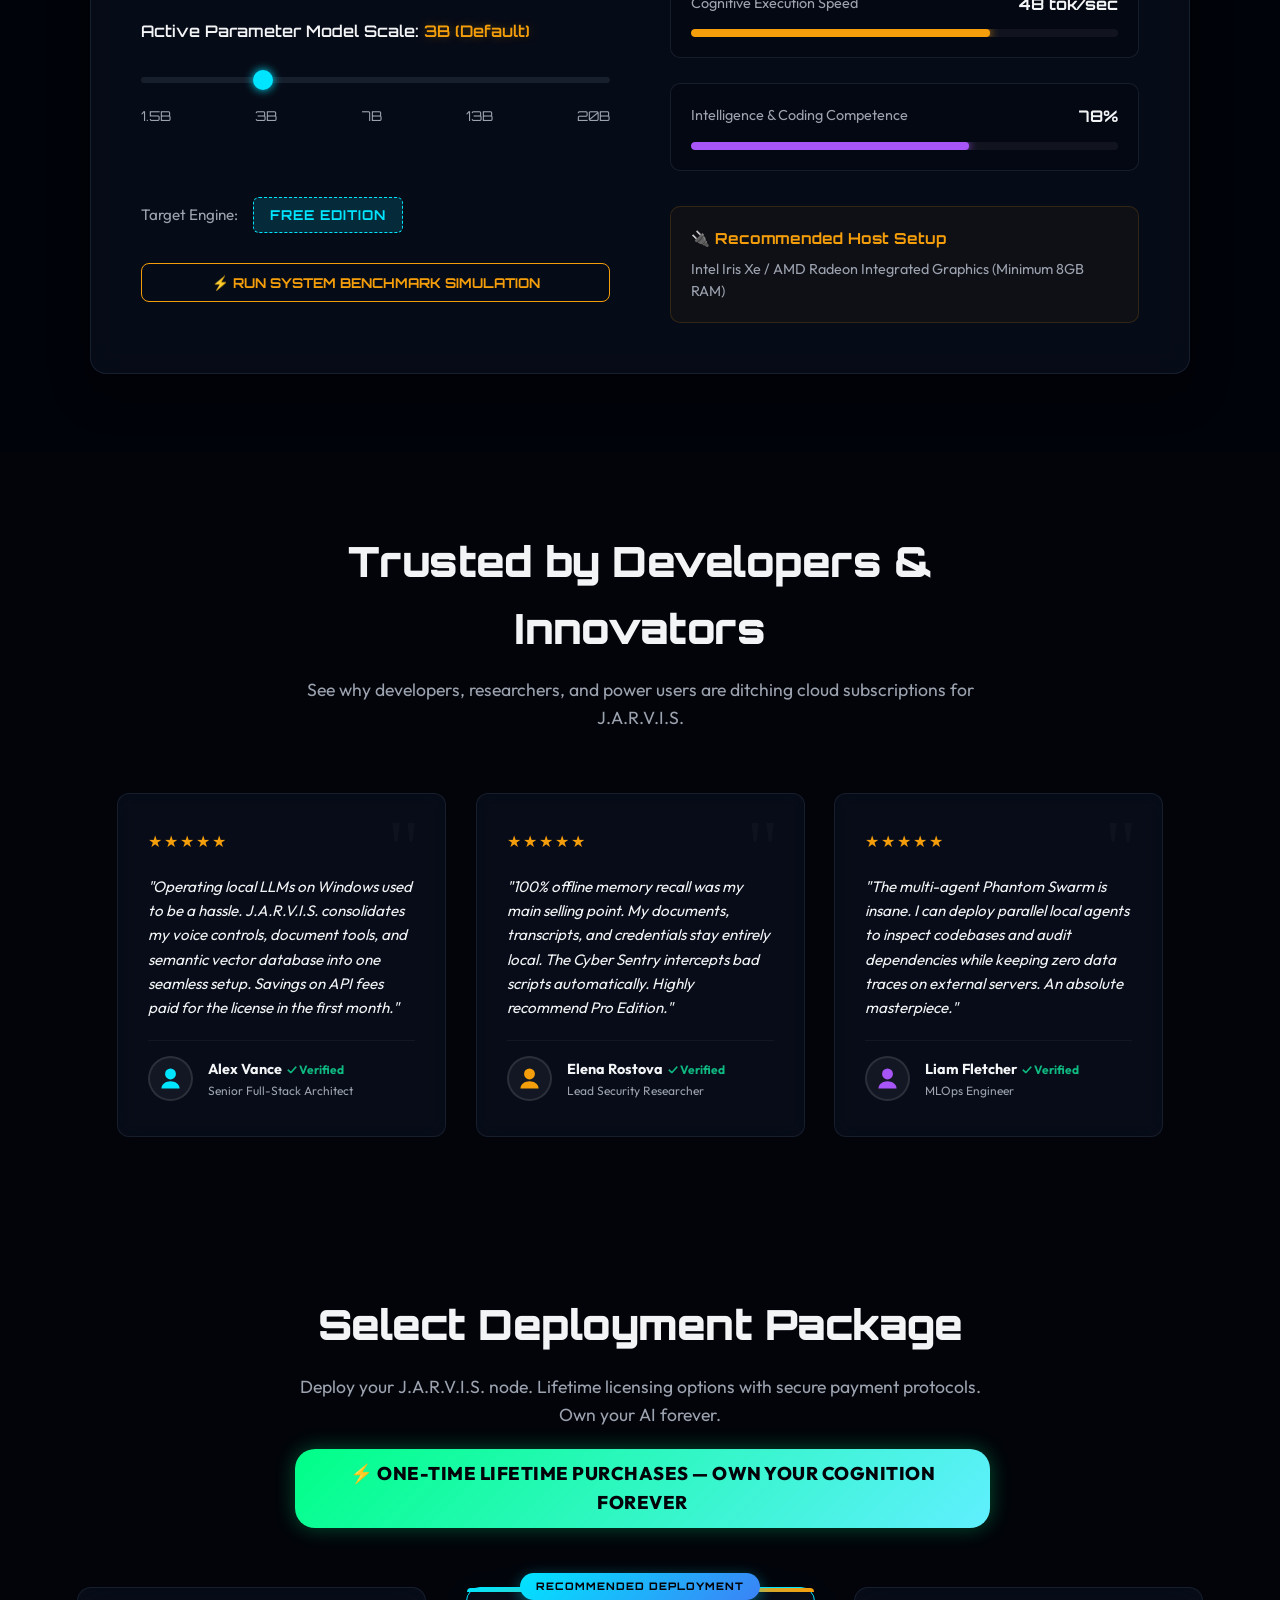
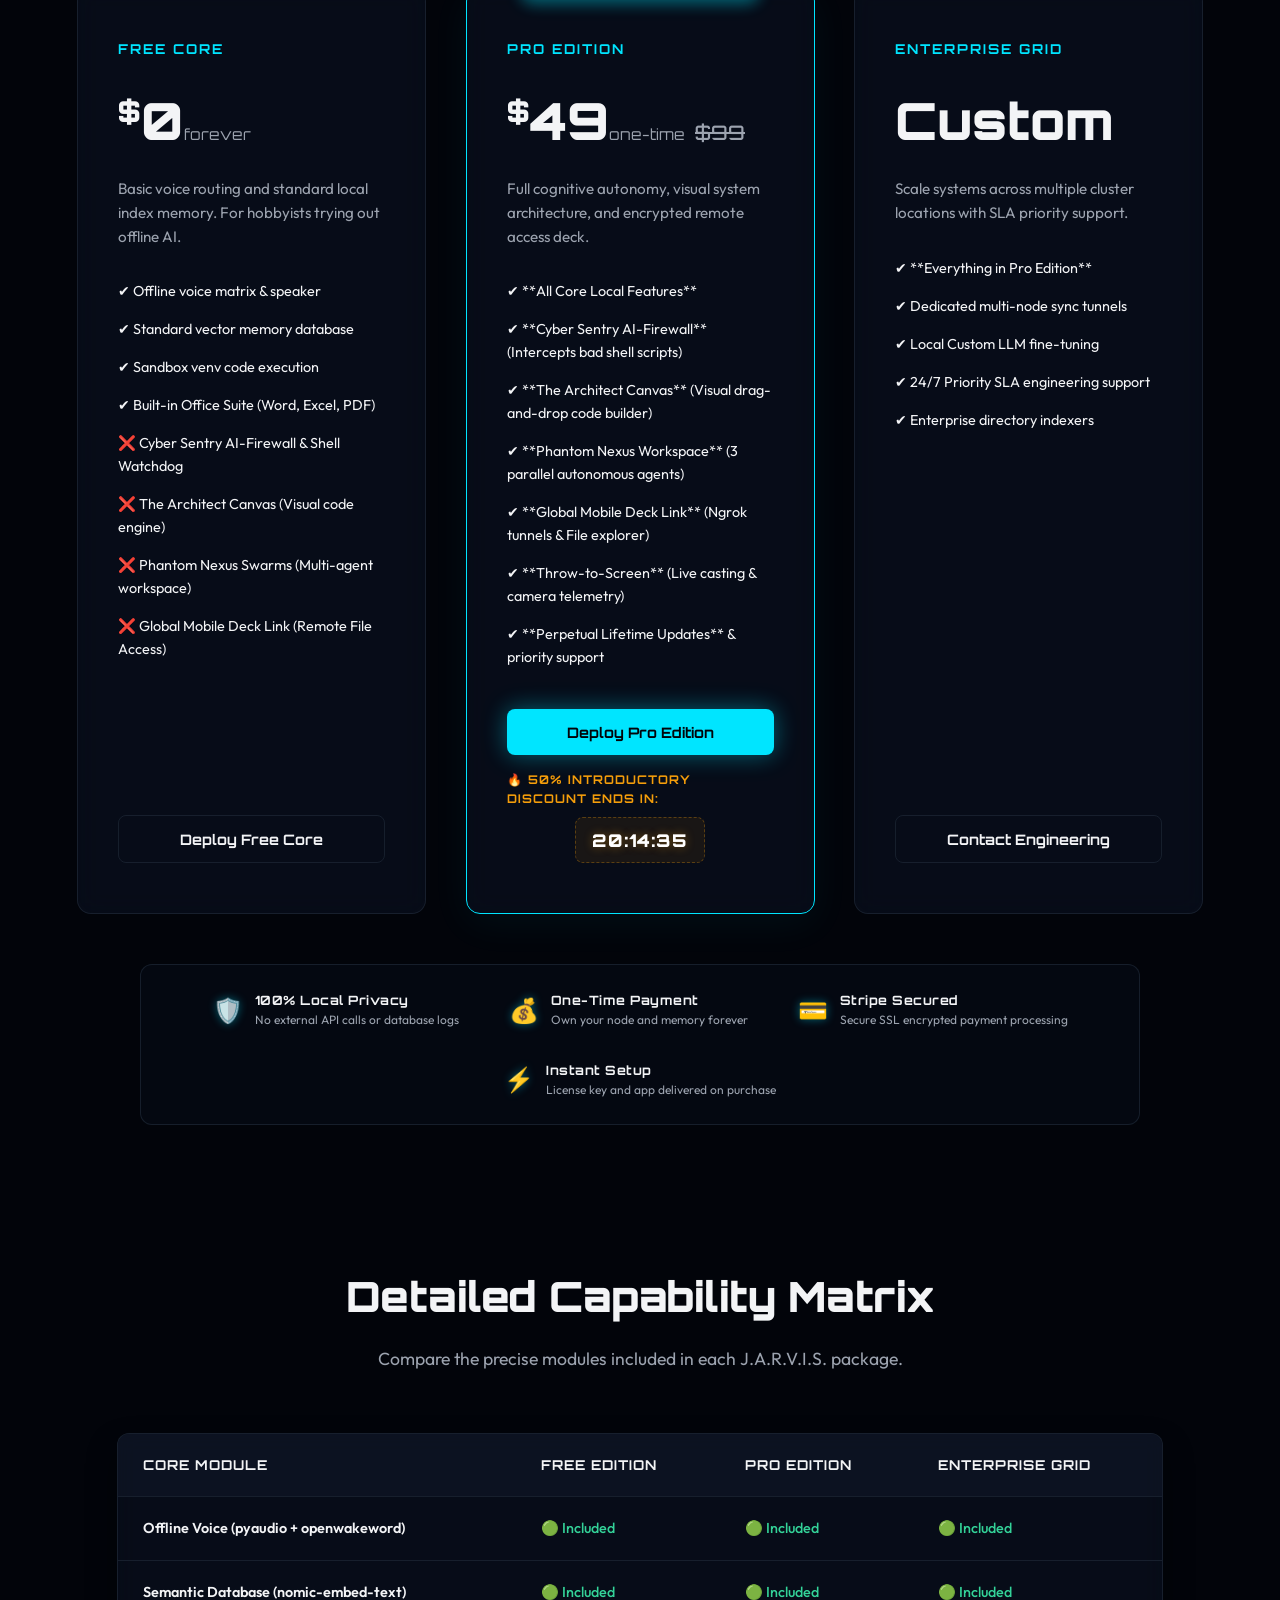
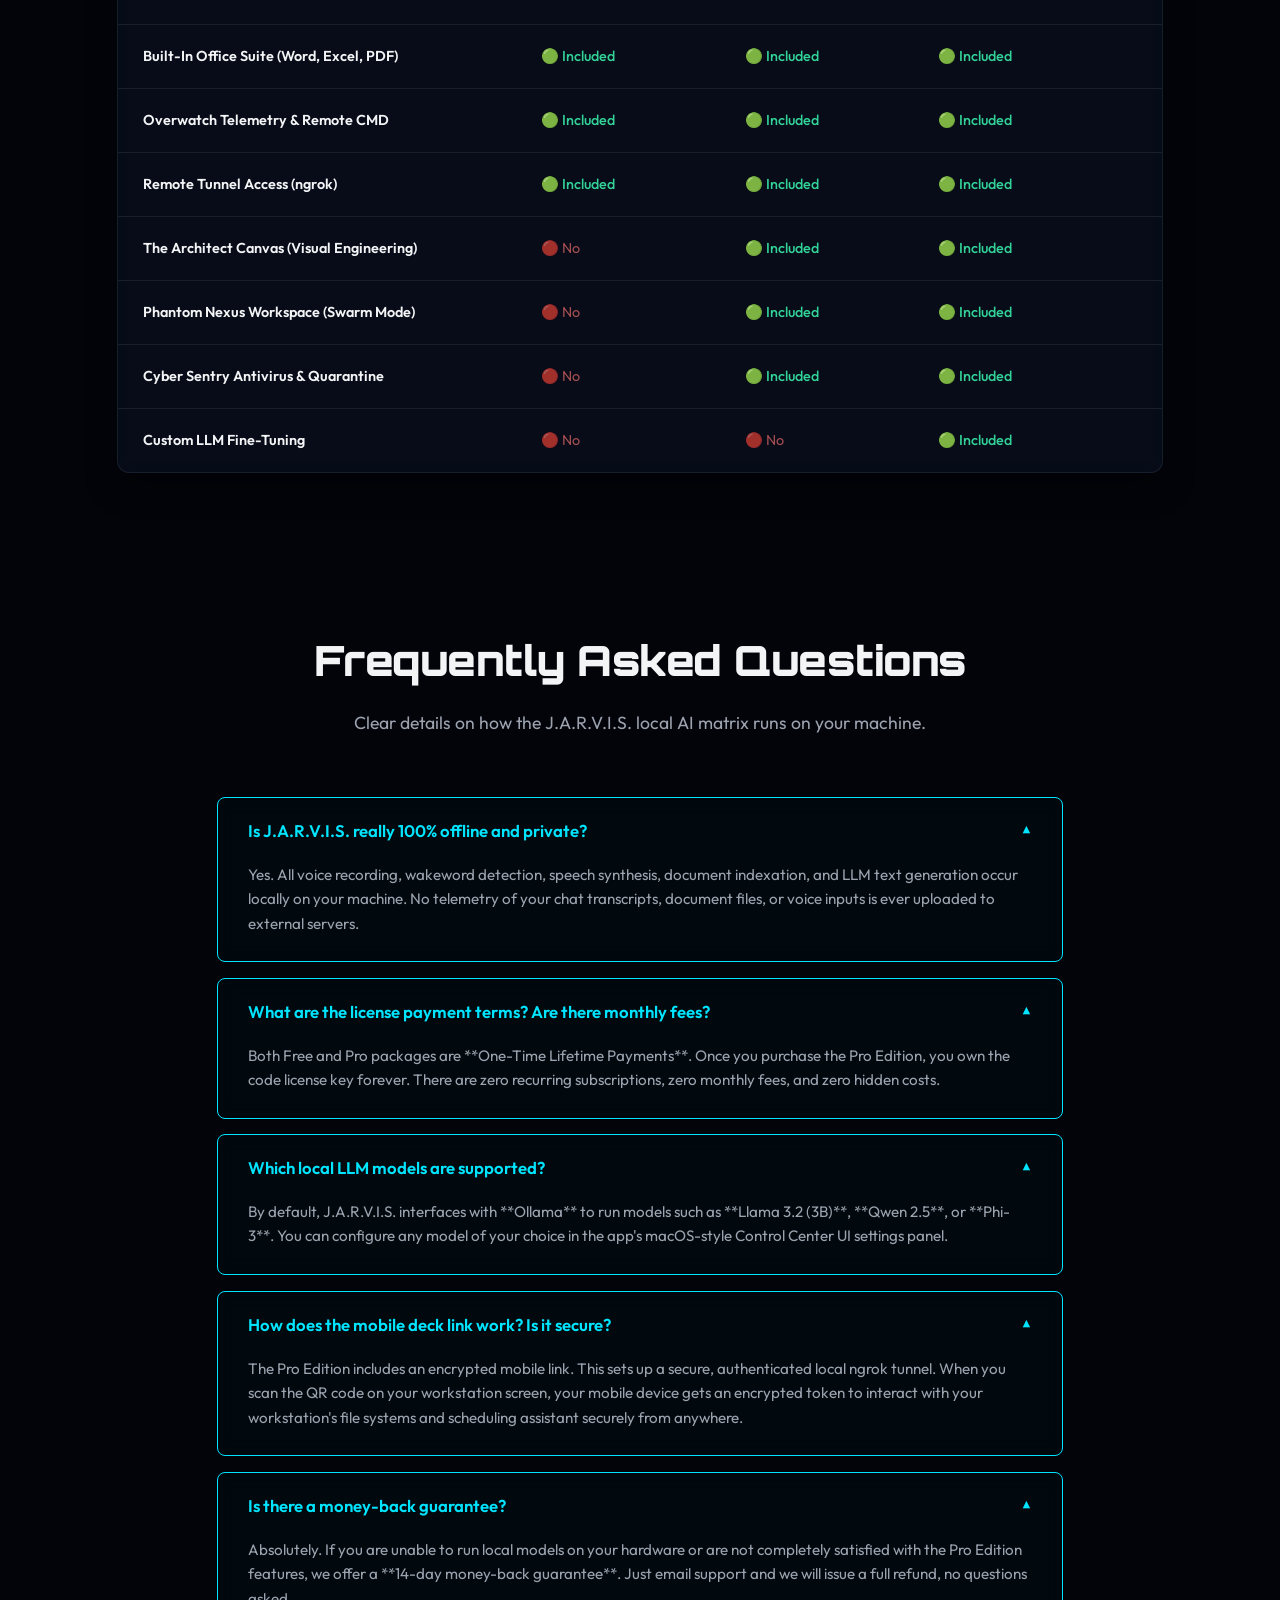
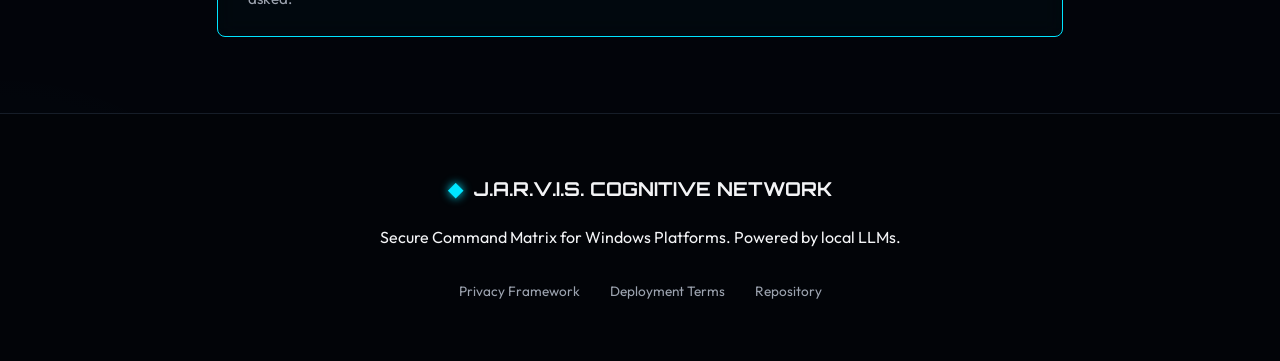
==== commit 2ea420b5: "chore(cro): remove mock QR code from web success screen to prevent user confusion" ====
--- a/index.html
+++ b/index.html
@@ -949,15 +949,6 @@
                         <div style="margin-top: 15px; margin-bottom: 5px; text-align: center;">
                             <a href="https://docs.google.com/uc?export=download&id=1f27C0XFuB5GtZz-skqR4oRDgEgVhc_gf" class="price-btn" style="text-decoration: none; display: inline-block; background: var(--accent); color: black; font-weight: bold; width: 85%;" target="_blank">📥 DOWNLOAD WORKSTATION</a>
                         </div>
-                        <div class="qr-box">
-                            <!-- Simulated QR code -->
-                            <div class="mock-qr">
-                                <div class="qr-block bg"></div>
-                                <div class="qr-block inner"></div>
-                                <div class="qr-pulse"></div>
-                            </div>
-                            <span>Scan to Link Mobile App</span>
-                        </div>
                         <button class="price-btn" onclick="closeCheckout()">Close Uplink Panel</button>
                     </div>
                 </div>
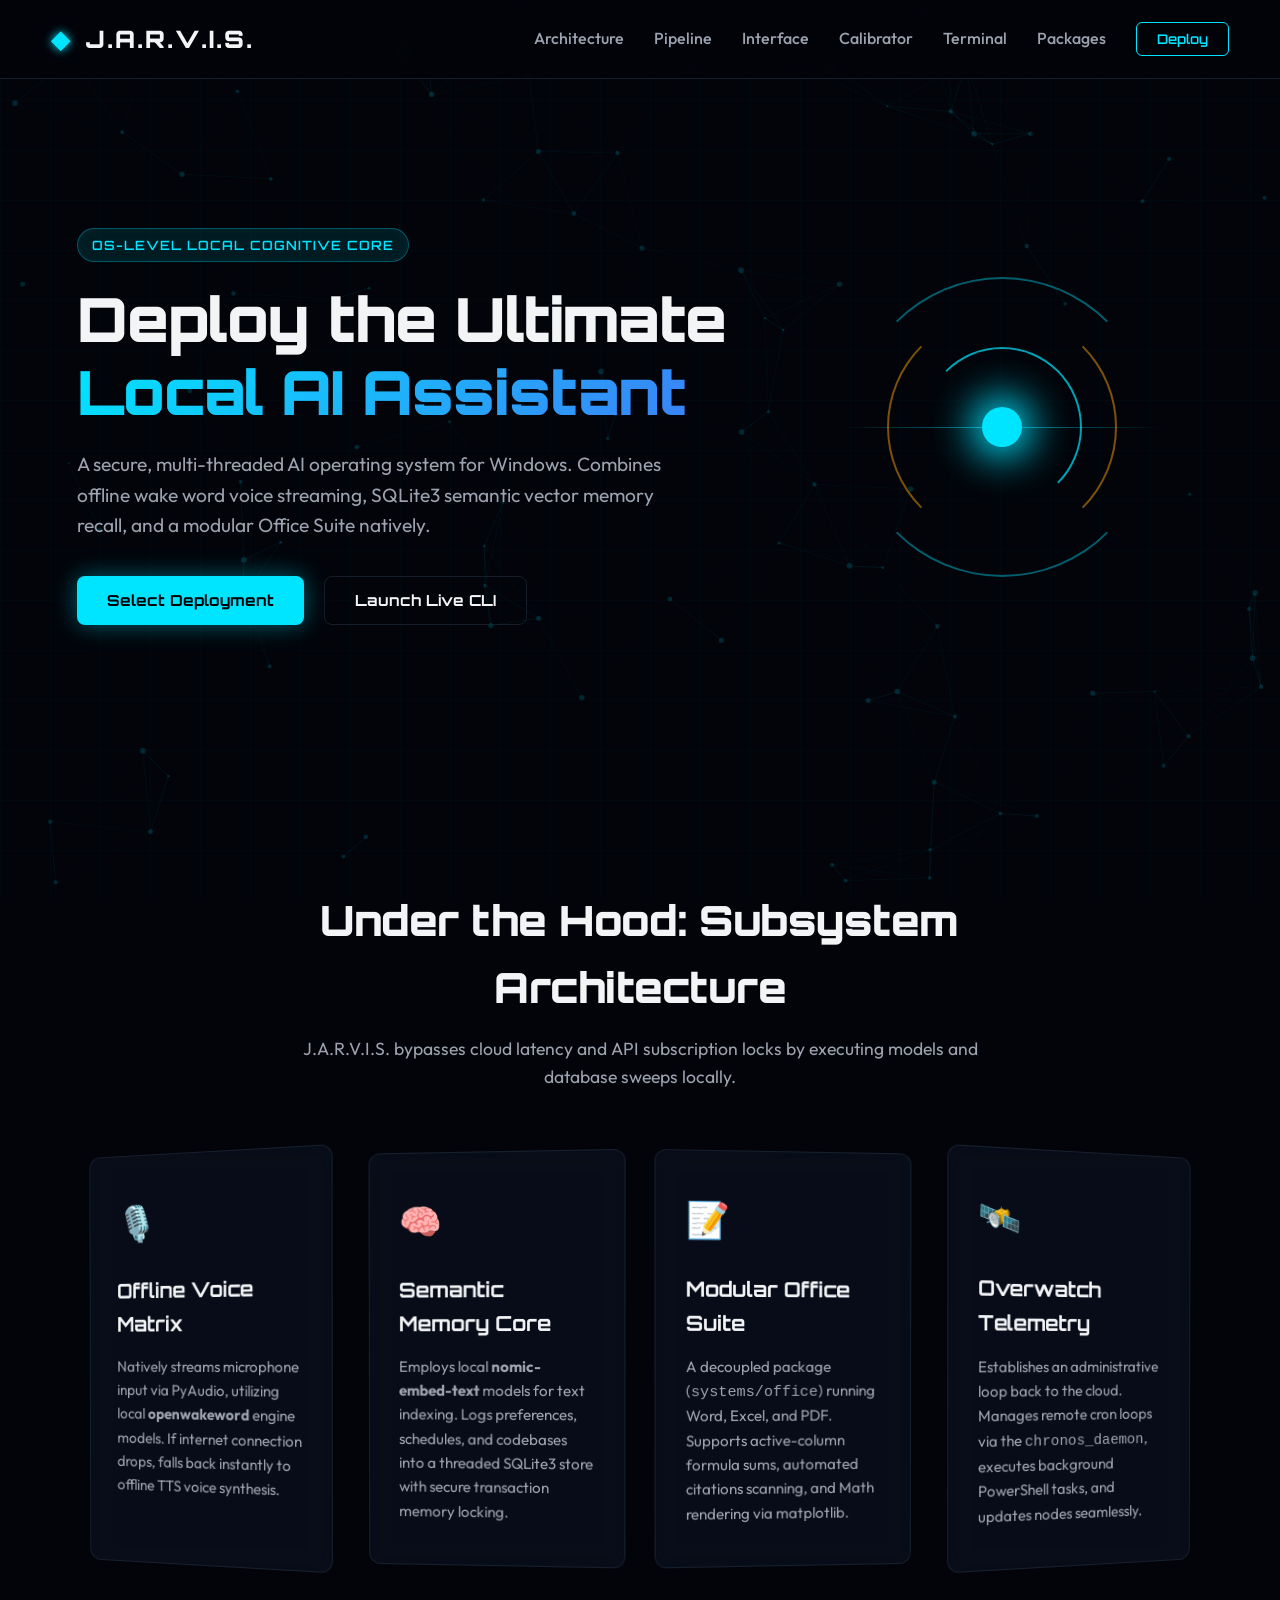
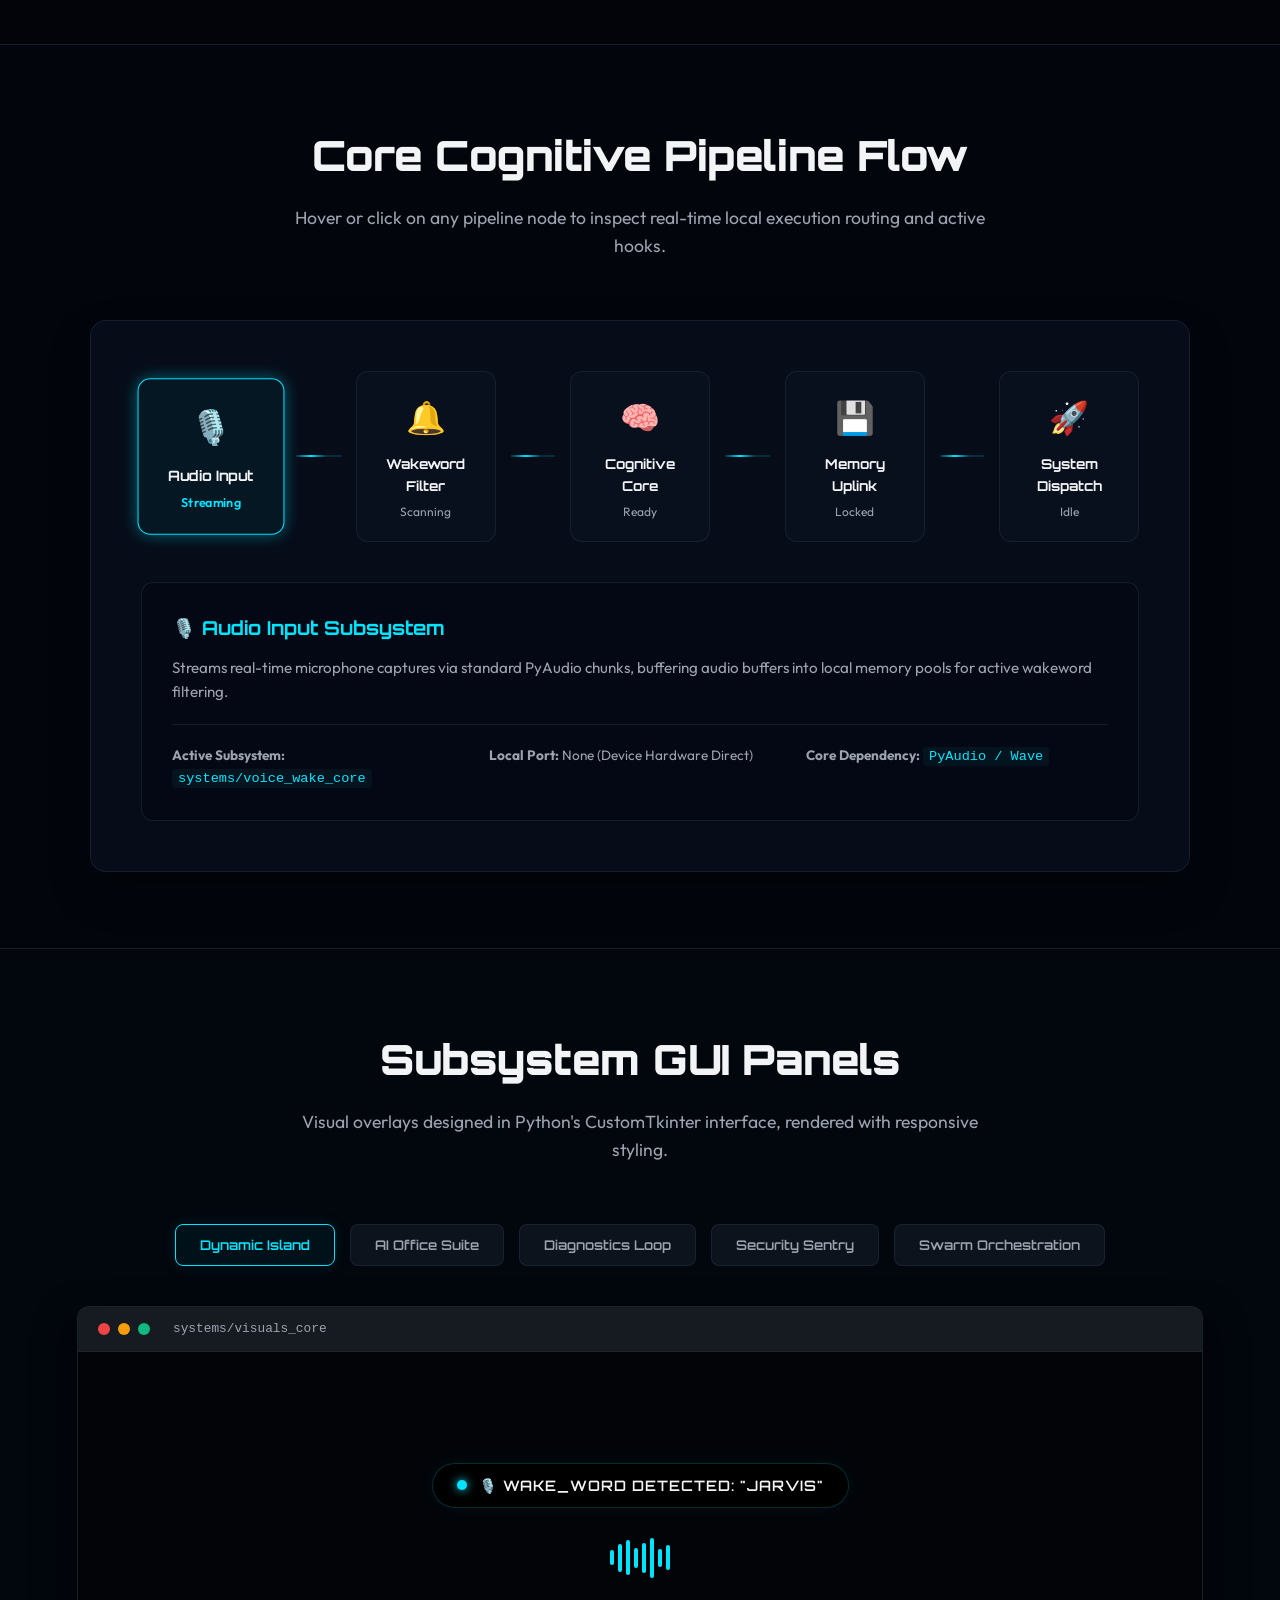
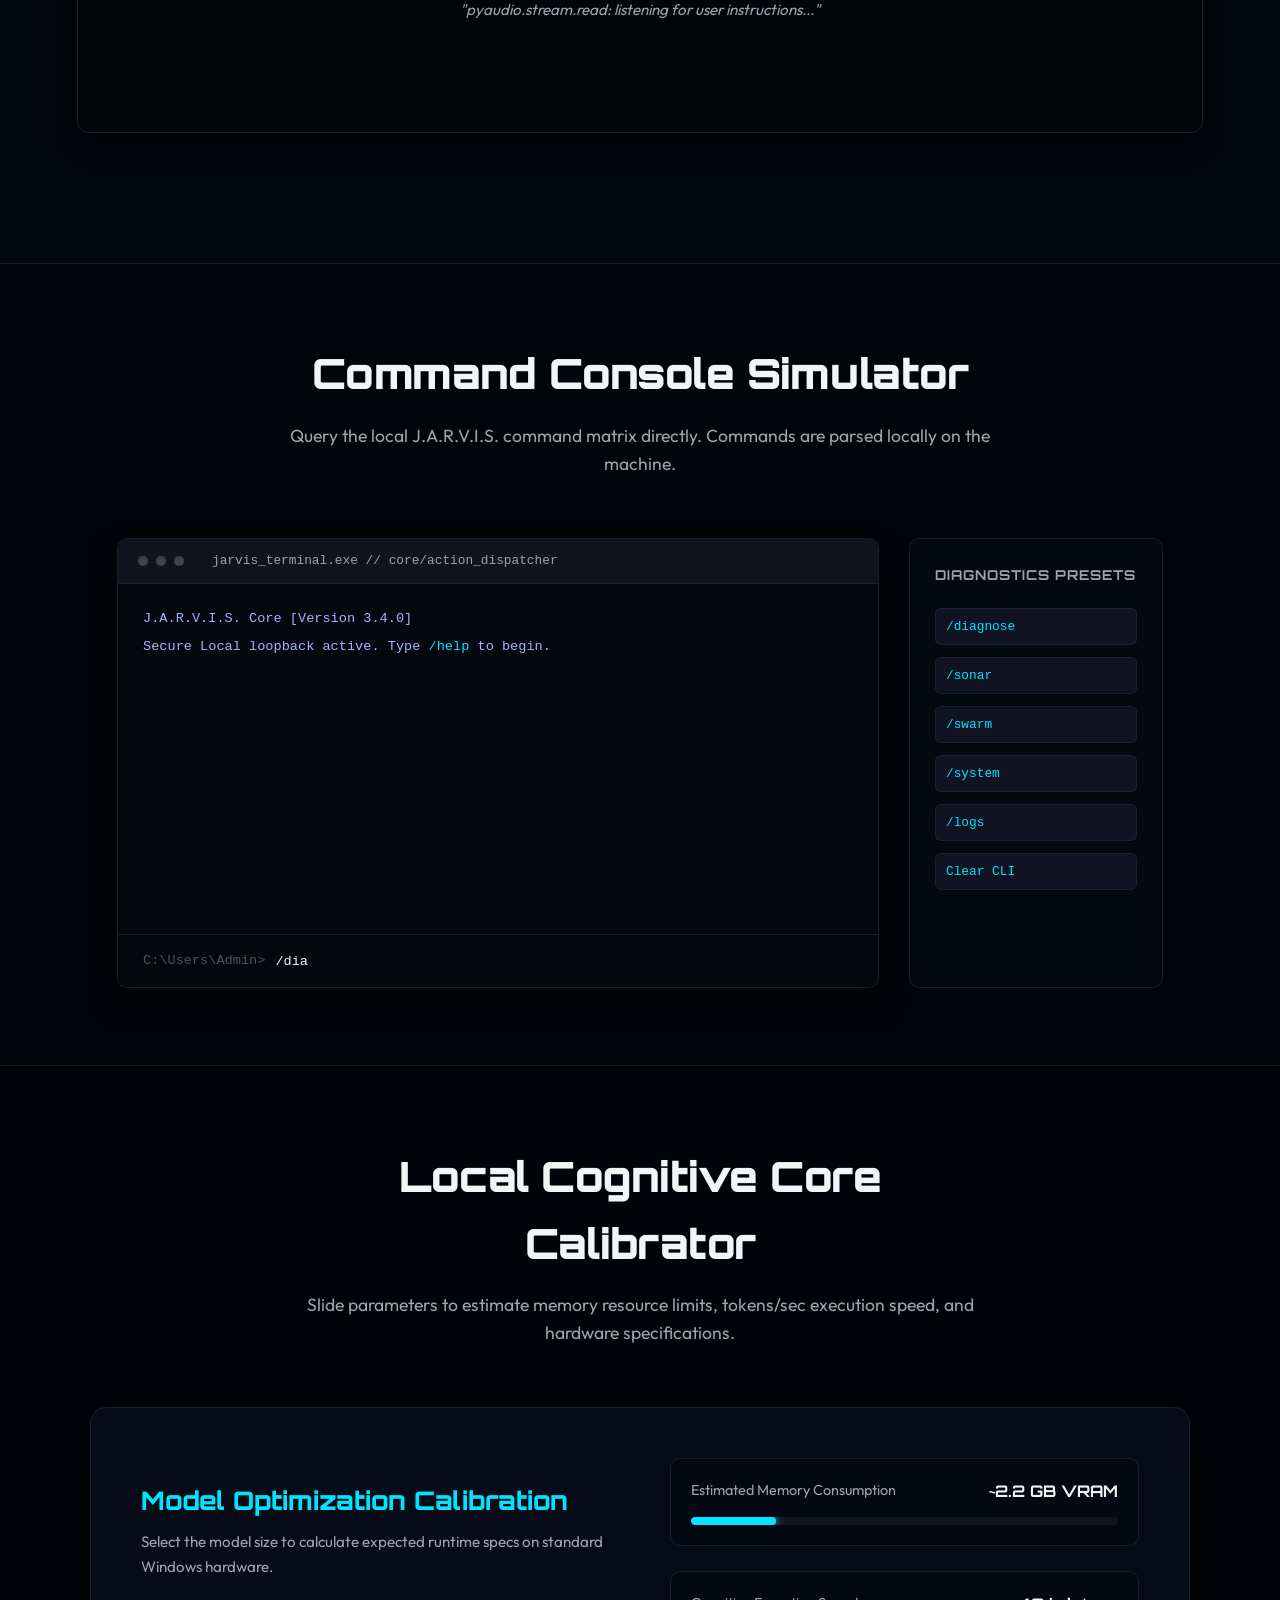
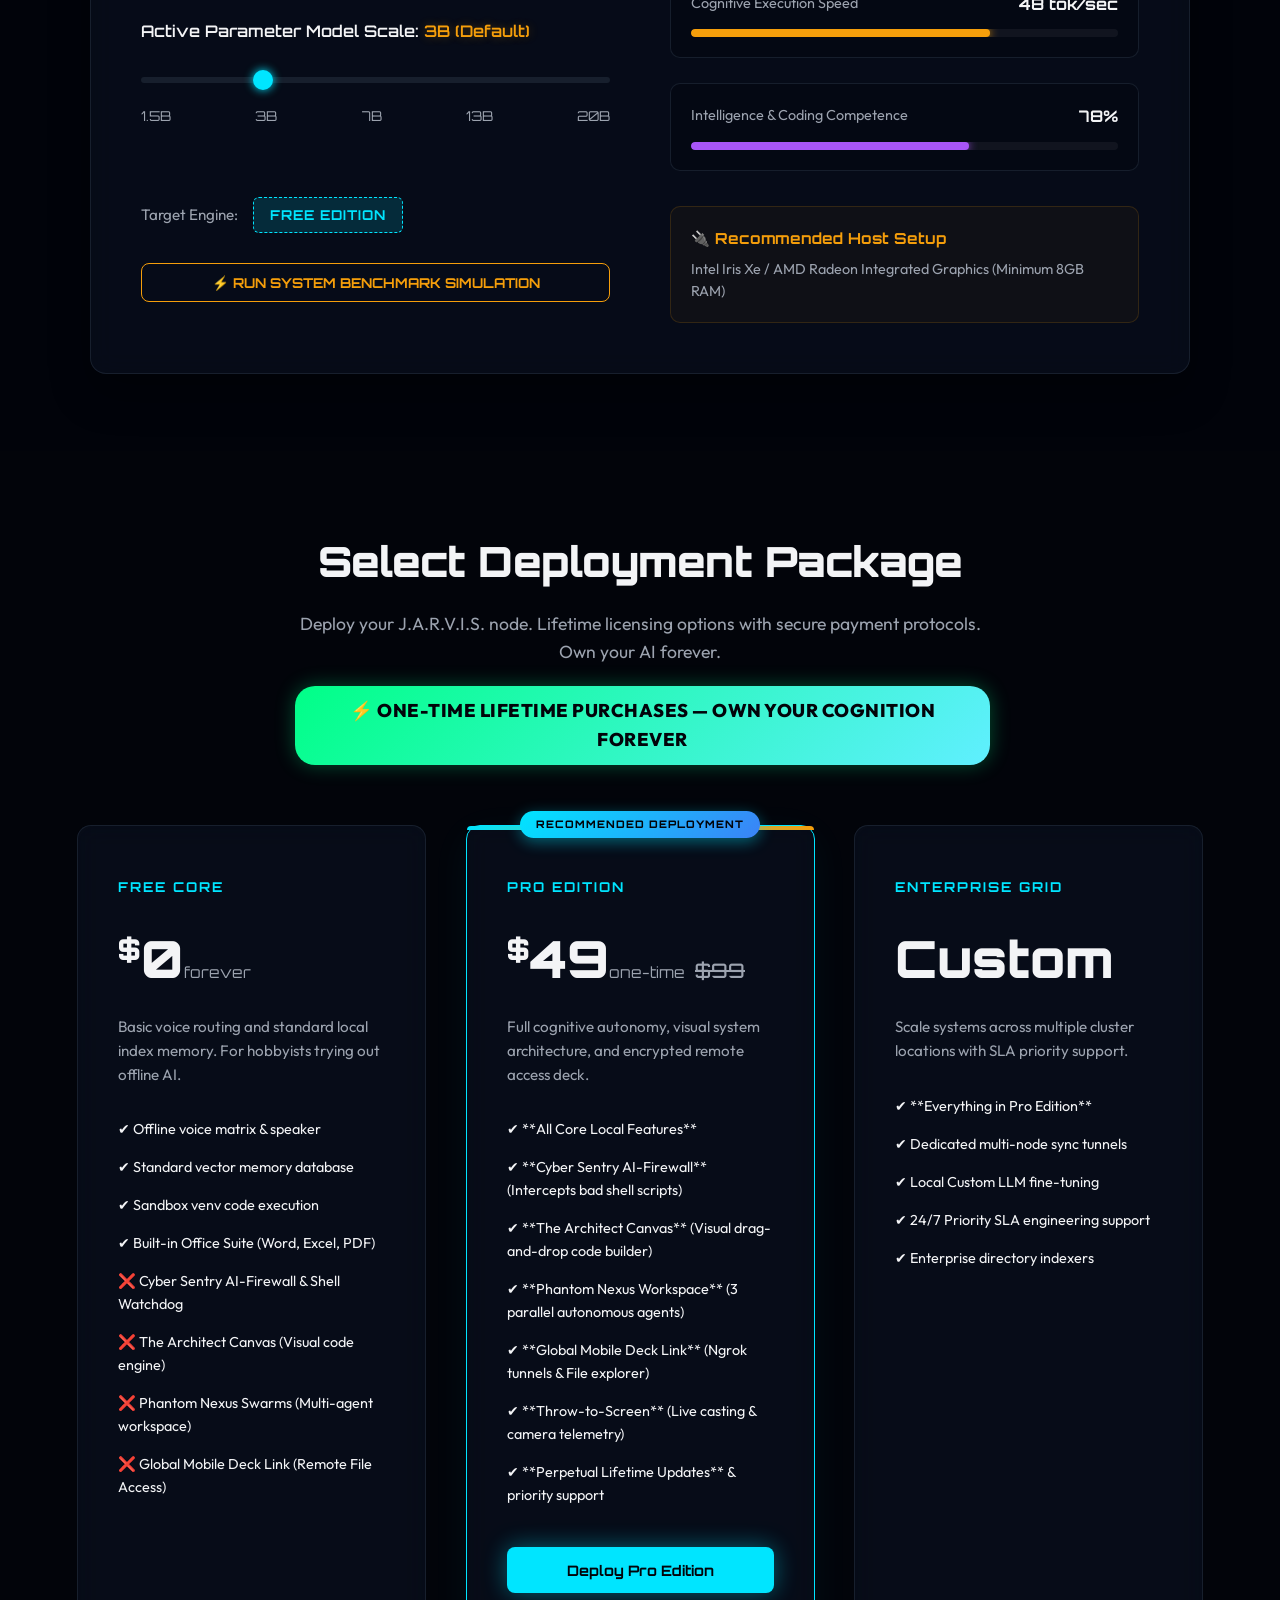
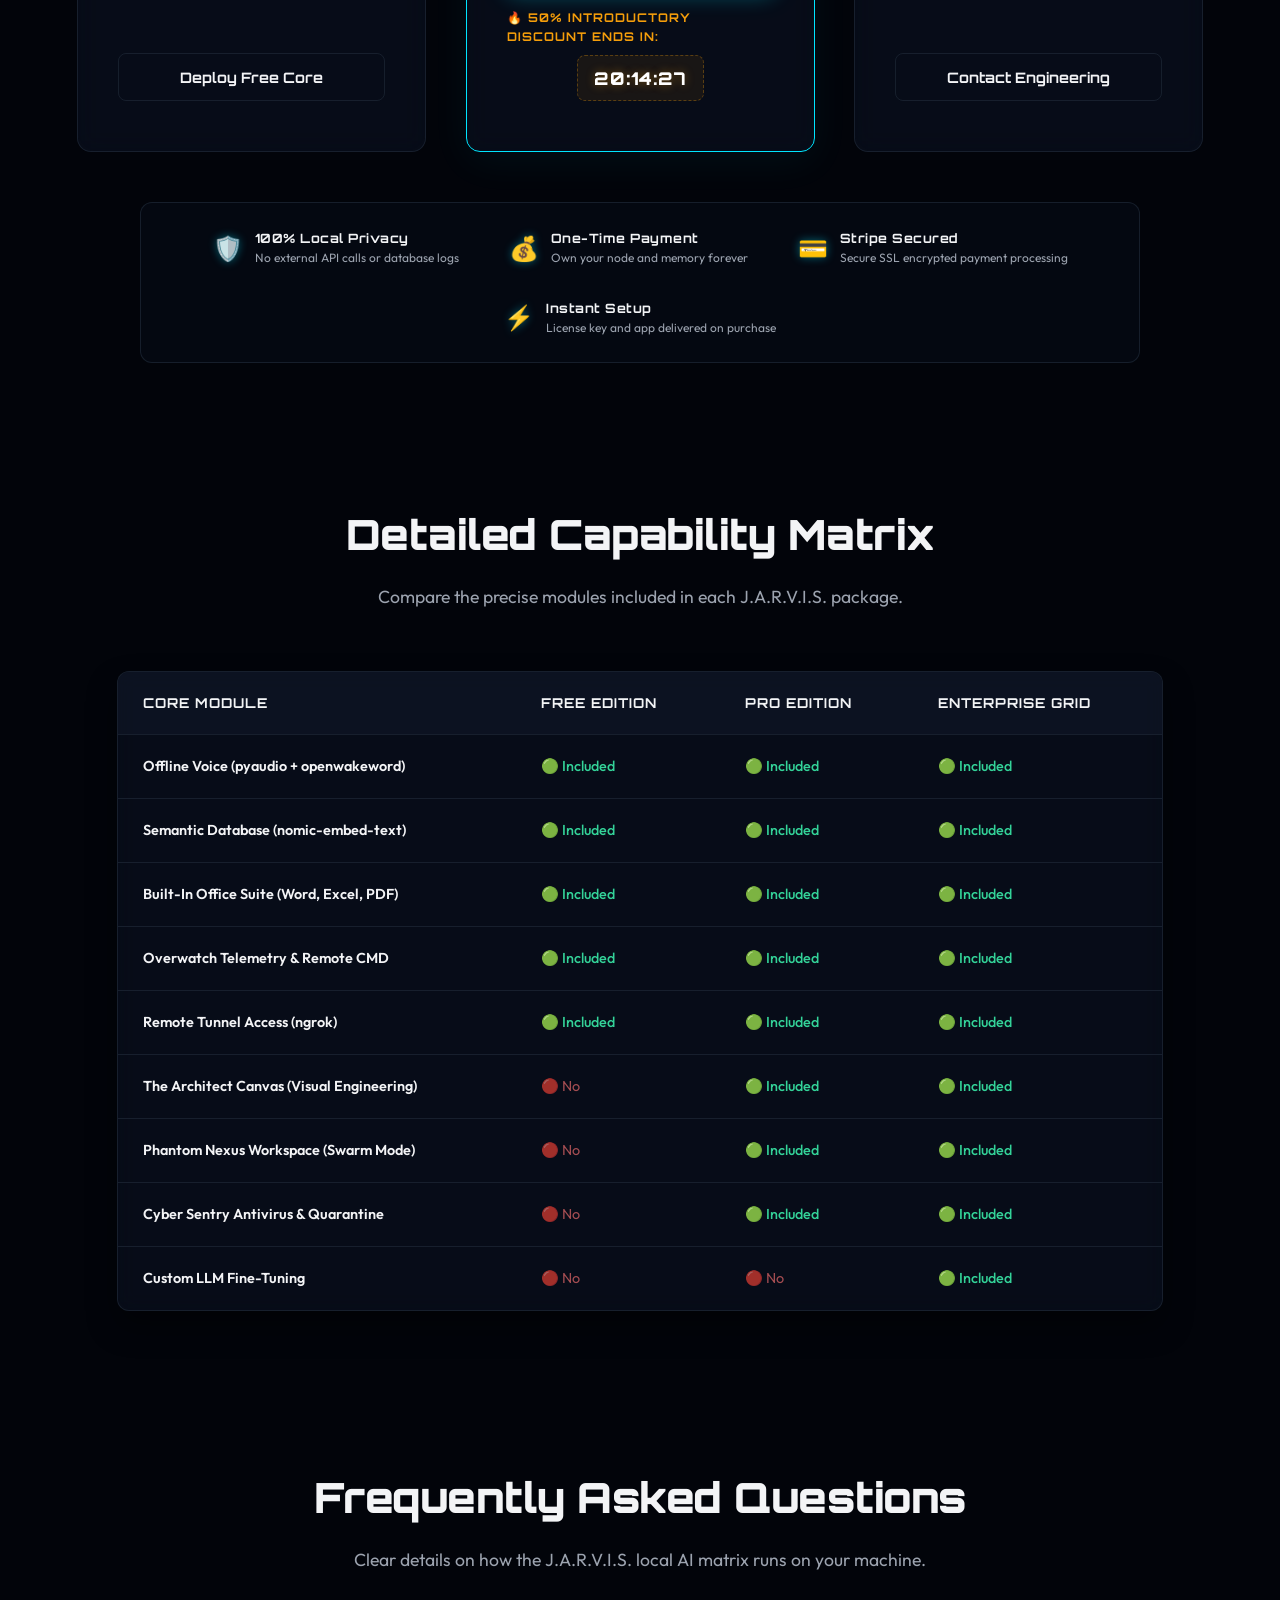
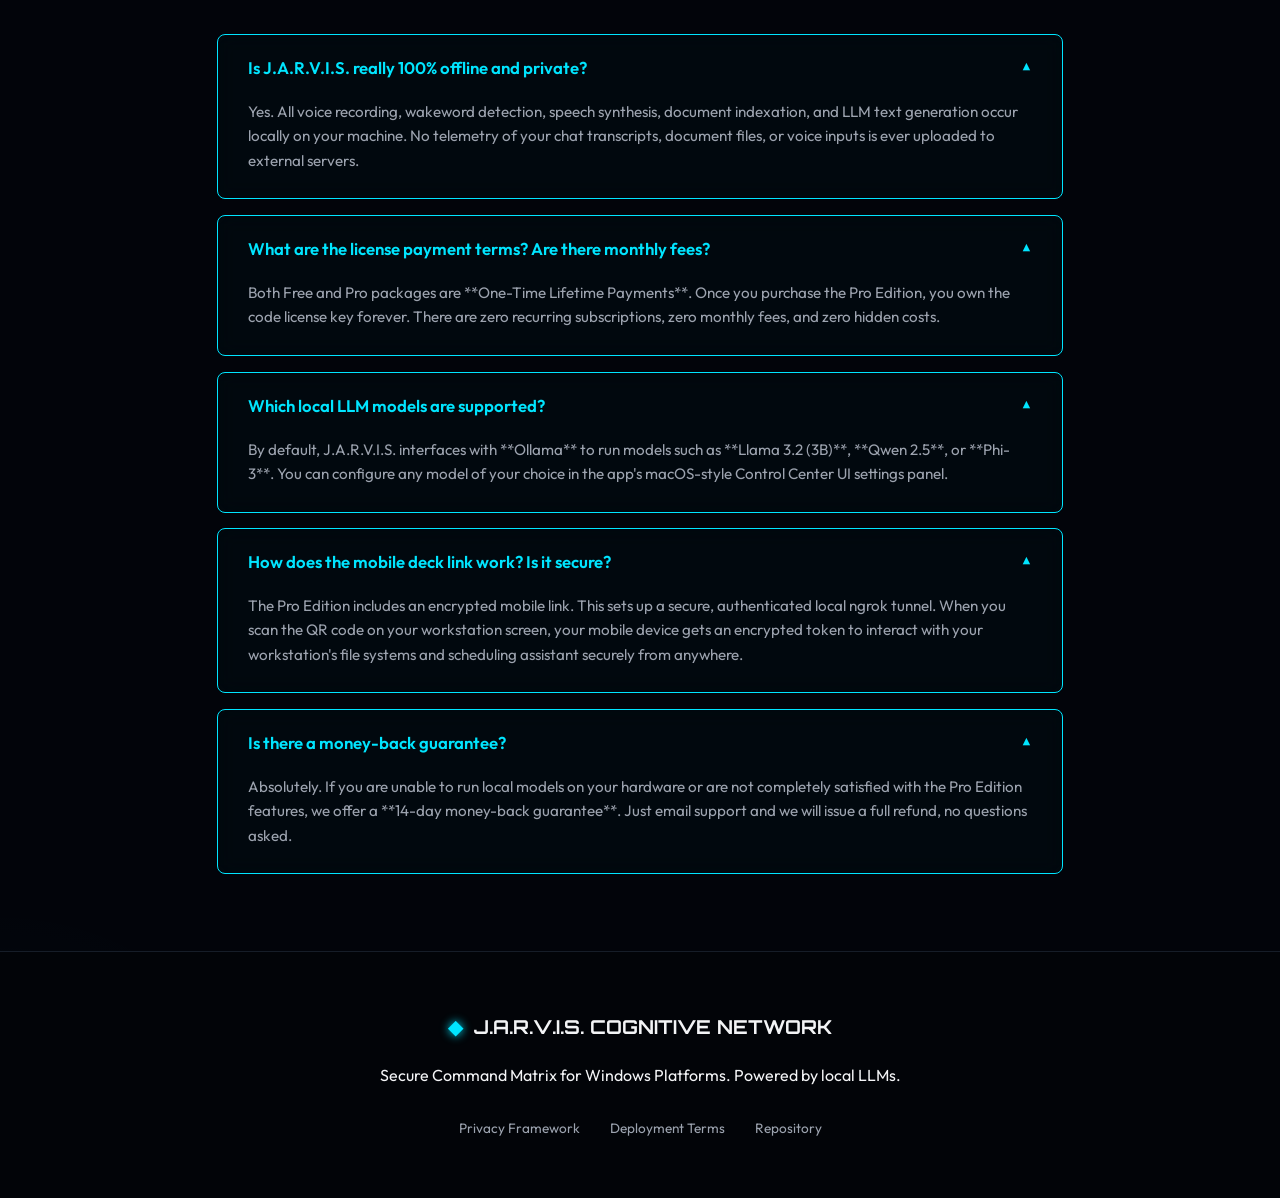
==== commit 1646f231: "legal(cro): remove mock testimonials section to comply with FTC guidelines" ====
--- a/index.html
+++ b/index.html
@@ -475,67 +475,6 @@
         </div>
     </section>
 
-    <!-- Verified Testimonials Section -->
-    <section class="testimonials-section">
-        <div class="section-header scroll-reveal fade-up">
-            <h2>Trusted by Developers & Innovators</h2>
-            <p>See why developers, researchers, and power users are ditching cloud subscriptions for J.A.R.V.I.S.</p>
-        </div>
-        <div class="testimonials-grid">
-            <!-- Testimonial 1 -->
-            <div class="testimonial-card scroll-reveal fade-up">
-                <div class="rating-stars">★★★★★</div>
-                <p class="testimonial-quote">"Operating local LLMs on Windows used to be a hassle. J.A.R.V.I.S. consolidates my voice controls, document tools, and semantic vector database into one seamless setup. Savings on API fees paid for the license in the first month."</p>
-                <div class="testimonial-user">
-                    <div class="testimonial-avatar-svg">
-                        <svg viewBox="0 0 32 32" width="100%" height="100%">
-                            <circle cx="16" cy="11" r="6" fill="var(--accent)" />
-                            <path d="M6 27 c0 -5 5 -8 10 -8 s10 3 10 8" fill="var(--accent)" />
-                        </svg>
-                    </div>
-                    <div class="testimonial-info">
-                        <span class="testimonial-name">Alex Vance <span class="verified-badge">✓ Verified</span></span>
-                        <span class="testimonial-title">Senior Full-Stack Architect</span>
-                    </div>
-                </div>
-            </div>
-            <!-- Testimonial 2 -->
-            <div class="testimonial-card scroll-reveal fade-up">
-                <div class="rating-stars">★★★★★</div>
-                <p class="testimonial-quote">"100% offline memory recall was my main selling point. My documents, transcripts, and credentials stay entirely local. The Cyber Sentry intercepts bad scripts automatically. Highly recommend Pro Edition."</p>
-                <div class="testimonial-user">
-                    <div class="testimonial-avatar-svg">
-                        <svg viewBox="0 0 32 32" width="100%" height="100%">
-                            <circle cx="16" cy="11" r="6" fill="var(--accent-2)" />
-                            <path d="M6 27 c0 -5 5 -8 10 -8 s10 3 10 8" fill="var(--accent-2)" />
-                        </svg>
-                    </div>
-                    <div class="testimonial-info">
-                        <span class="testimonial-name">Elena Rostova <span class="verified-badge">✓ Verified</span></span>
-                        <span class="testimonial-title">Lead Security Researcher</span>
-                    </div>
-                </div>
-            </div>
-            <!-- Testimonial 3 -->
-            <div class="testimonial-card scroll-reveal fade-up">
-                <div class="rating-stars">★★★★★</div>
-                <p class="testimonial-quote">"The multi-agent Phantom Swarm is insane. I can deploy parallel local agents to inspect codebases and audit dependencies while keeping zero data traces on external servers. An absolute masterpiece."</p>
-                <div class="testimonial-user">
-                    <div class="testimonial-avatar-svg">
-                        <svg viewBox="0 0 32 32" width="100%" height="100%">
-                            <circle cx="16" cy="11" r="6" fill="#a855f7" />
-                            <path d="M6 27 c0 -5 5 -8 10 -8 s10 3 10 8" fill="#a855f7" />
-                        </svg>
-                    </div>
-                    <div class="testimonial-info">
-                        <span class="testimonial-name">Liam Fletcher <span class="verified-badge">✓ Verified</span></span>
-                        <span class="testimonial-title">MLOps Engineer</span>
-                    </div>
-                </div>
-            </div>
-        </div>
-    </section>
-
     <!-- Pricing Packages -->
     <section class="pricing-section" id="pricing">
         <div class="section-header scroll-reveal fade-up">
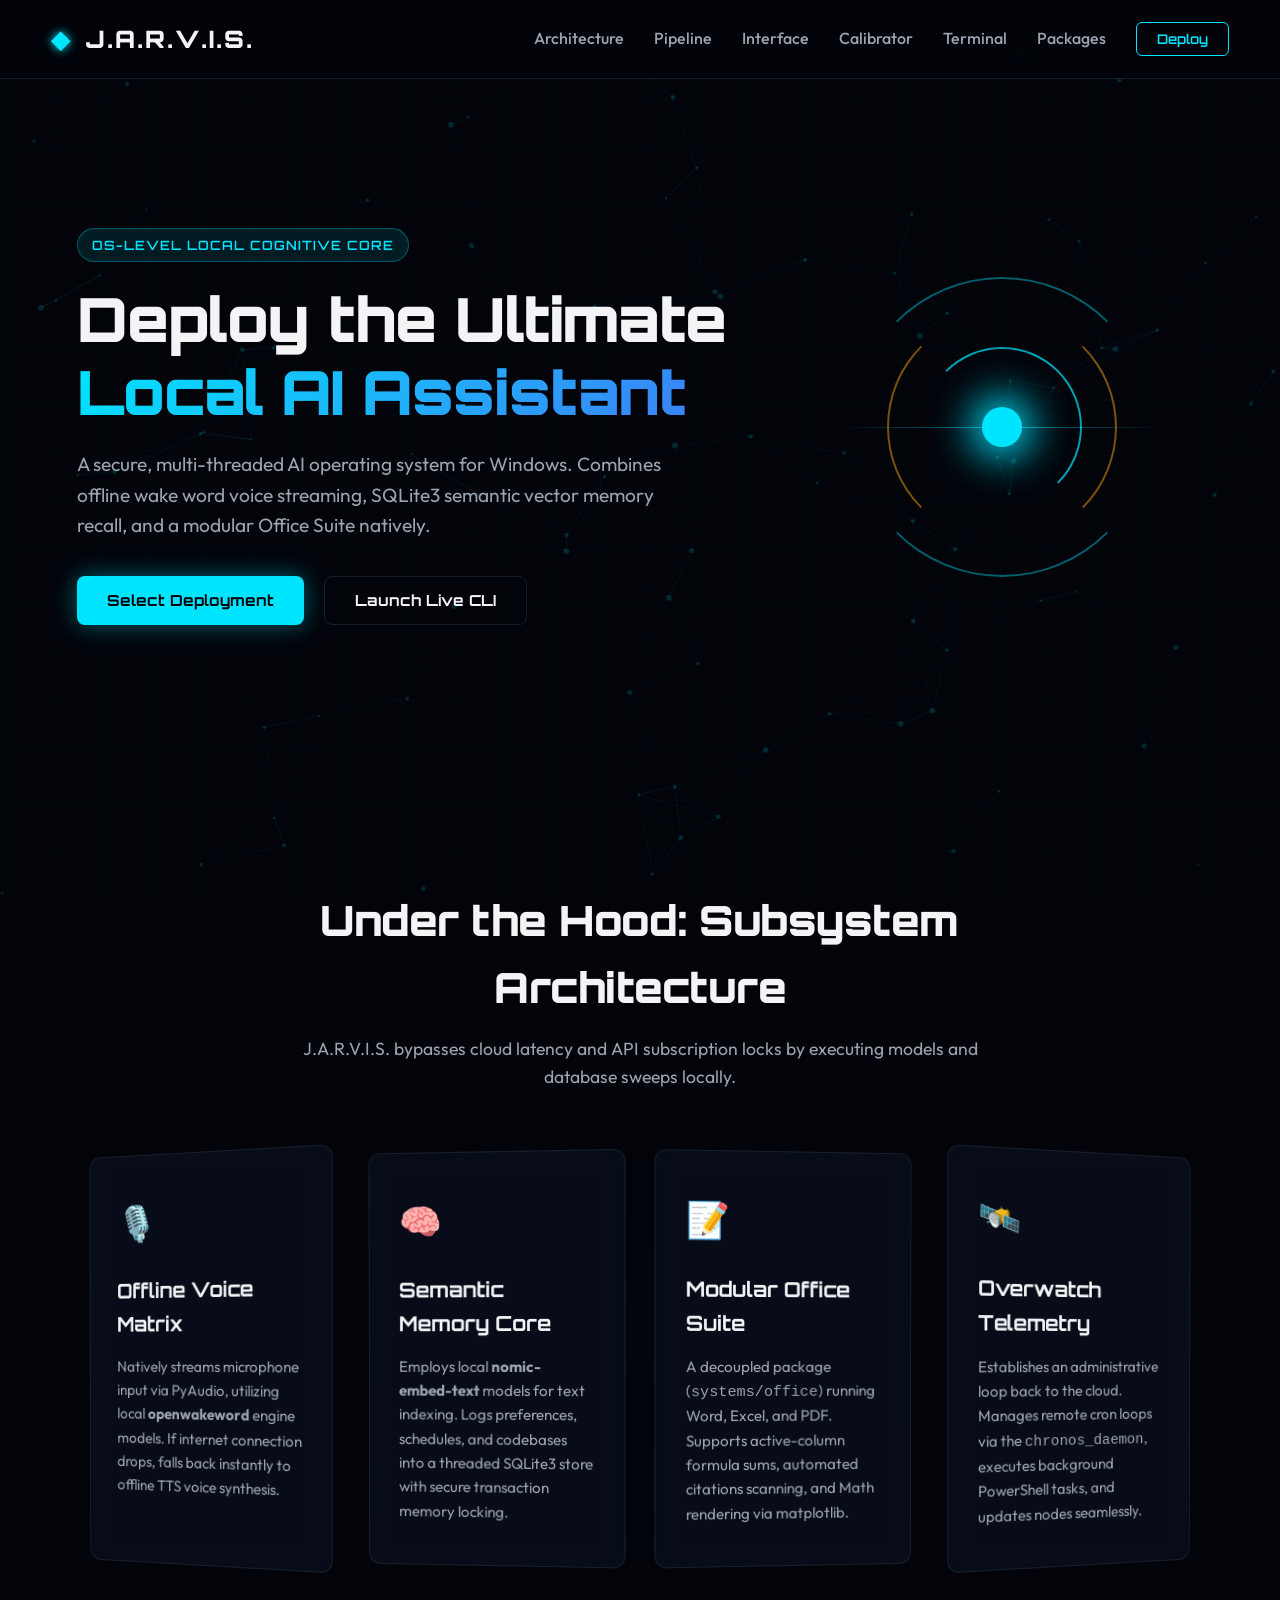
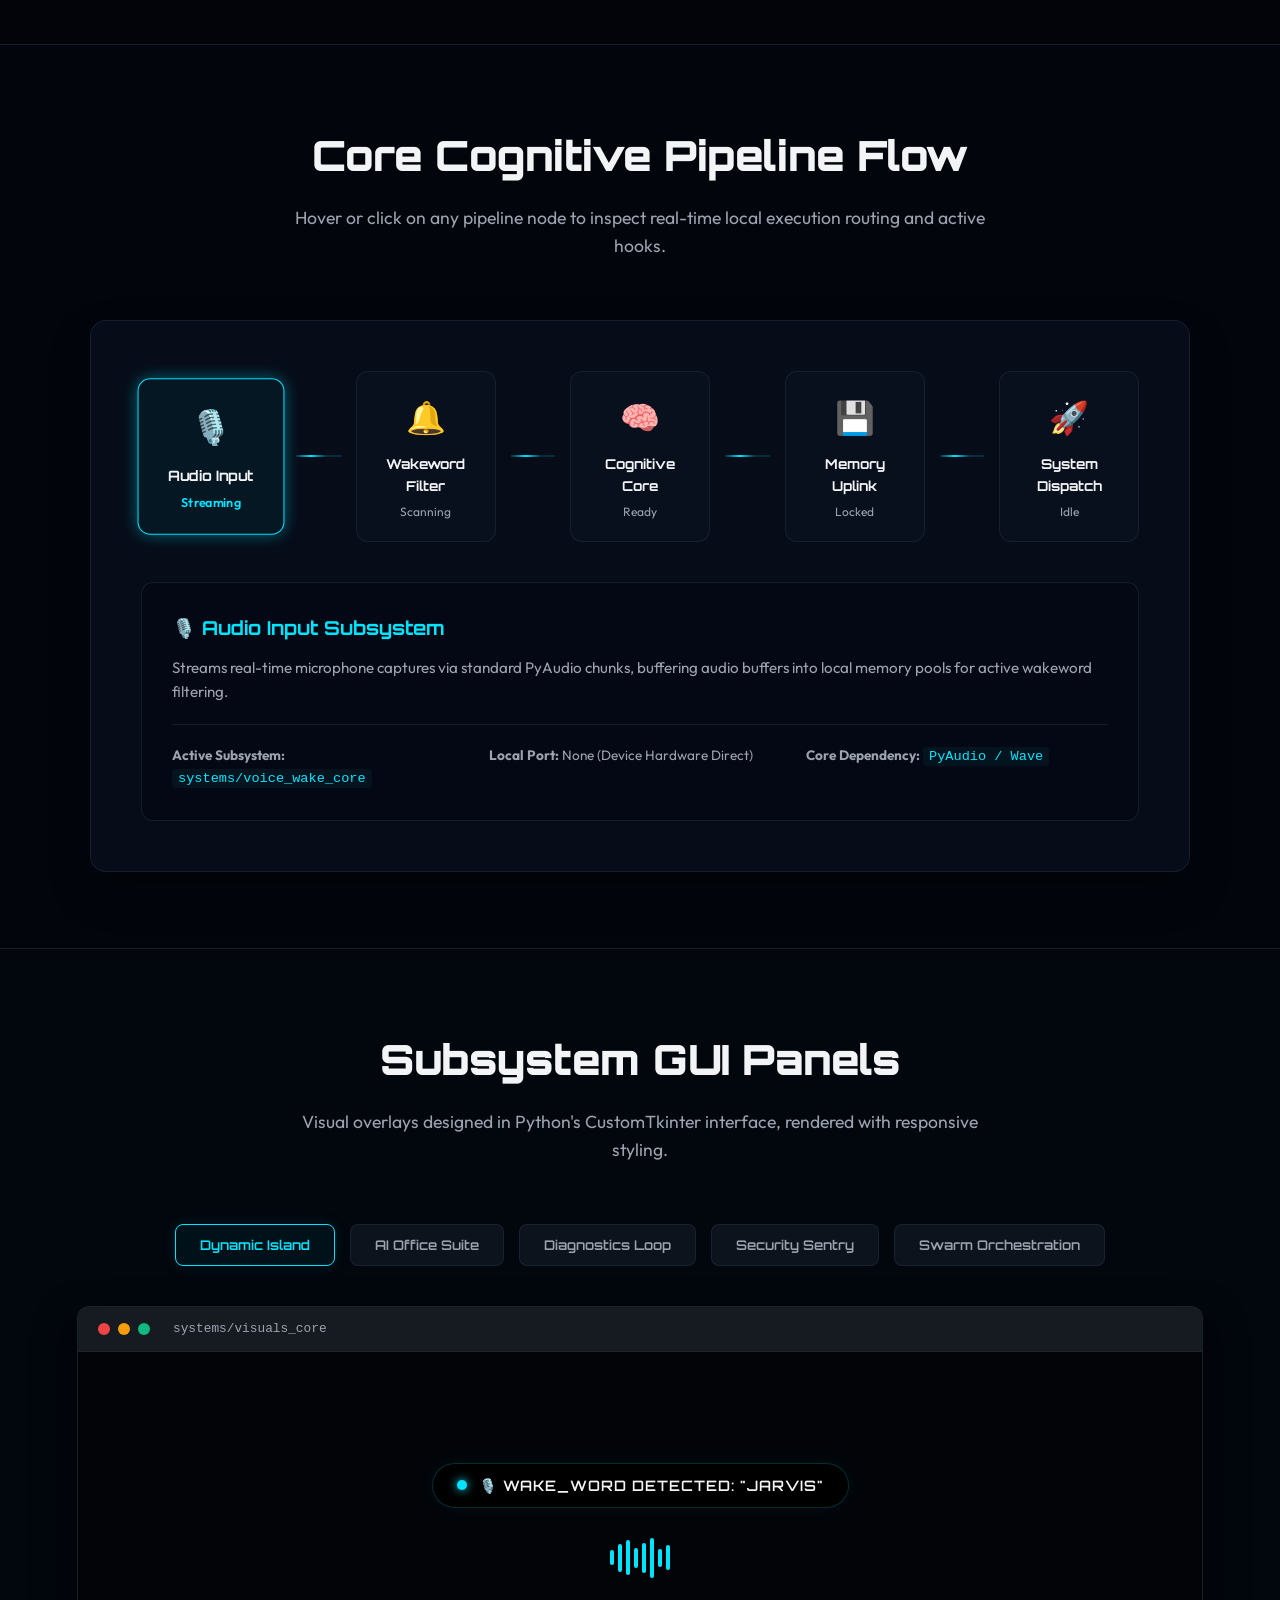
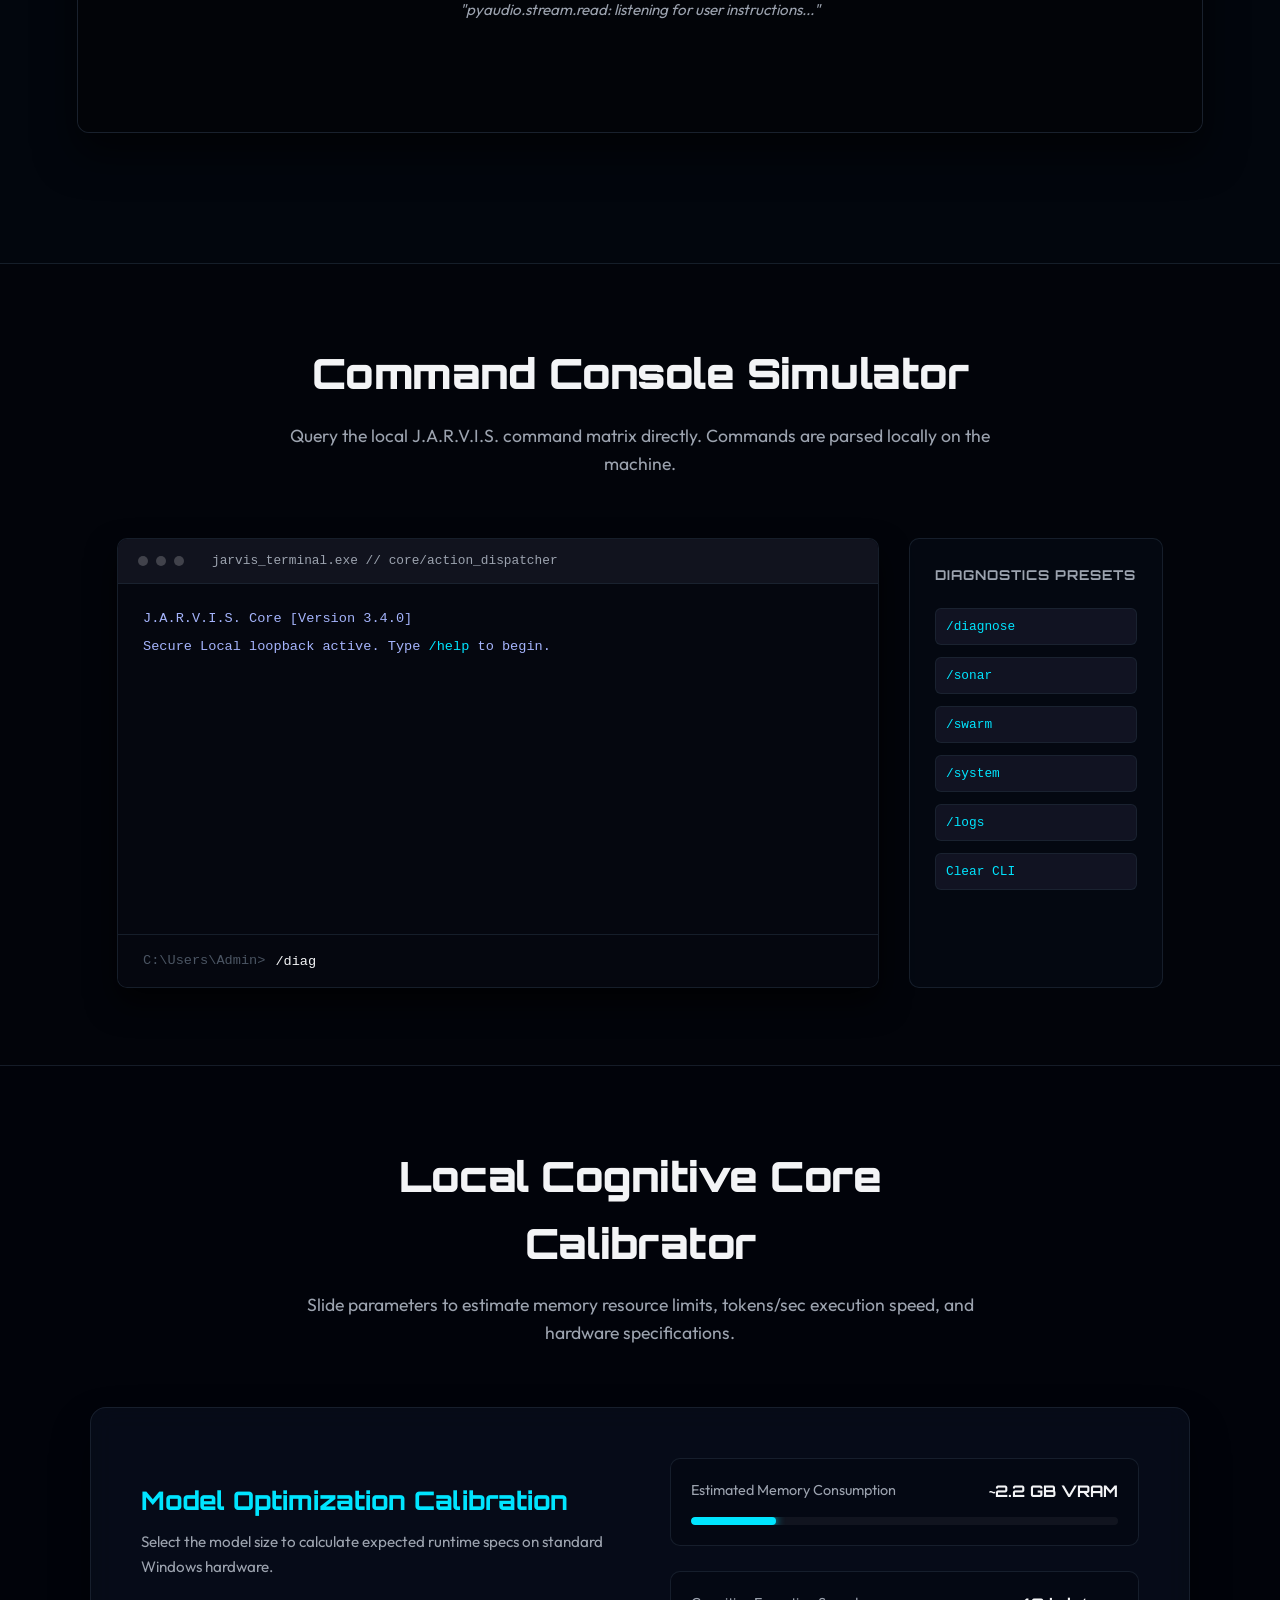
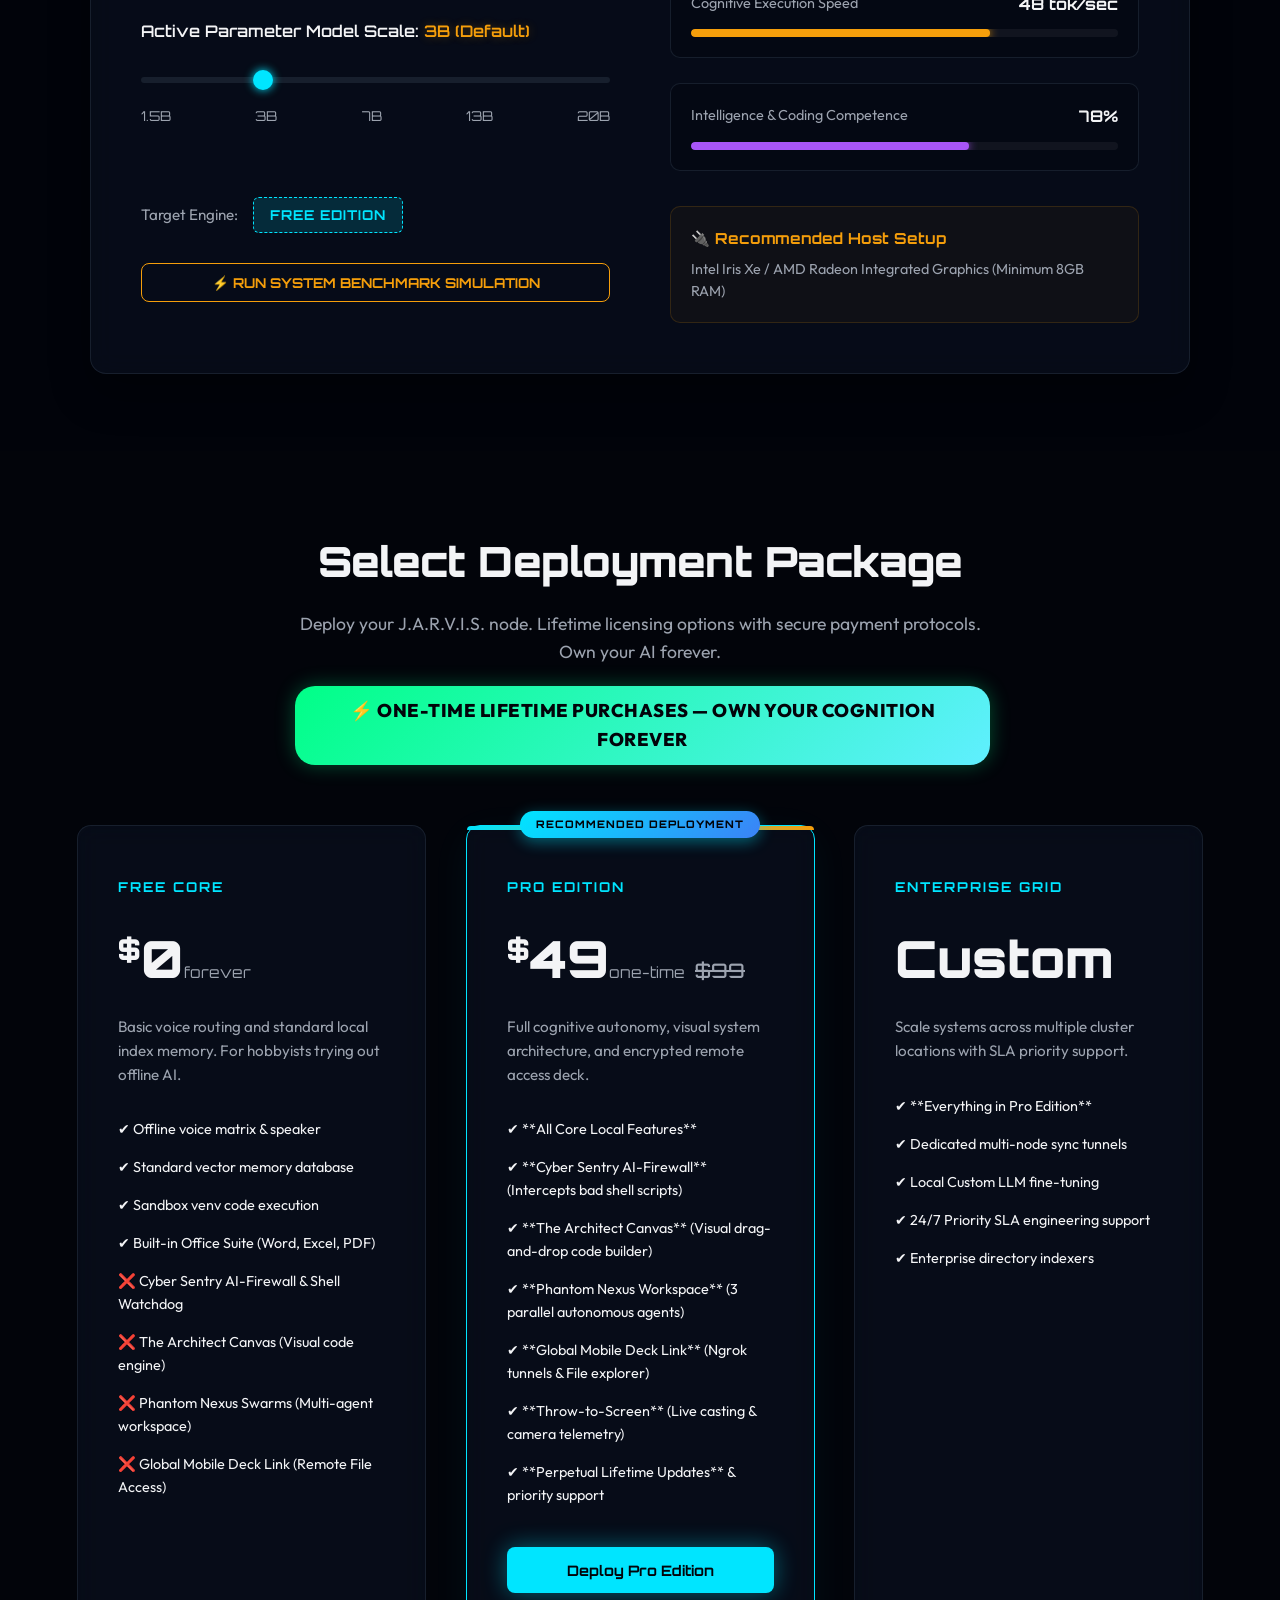
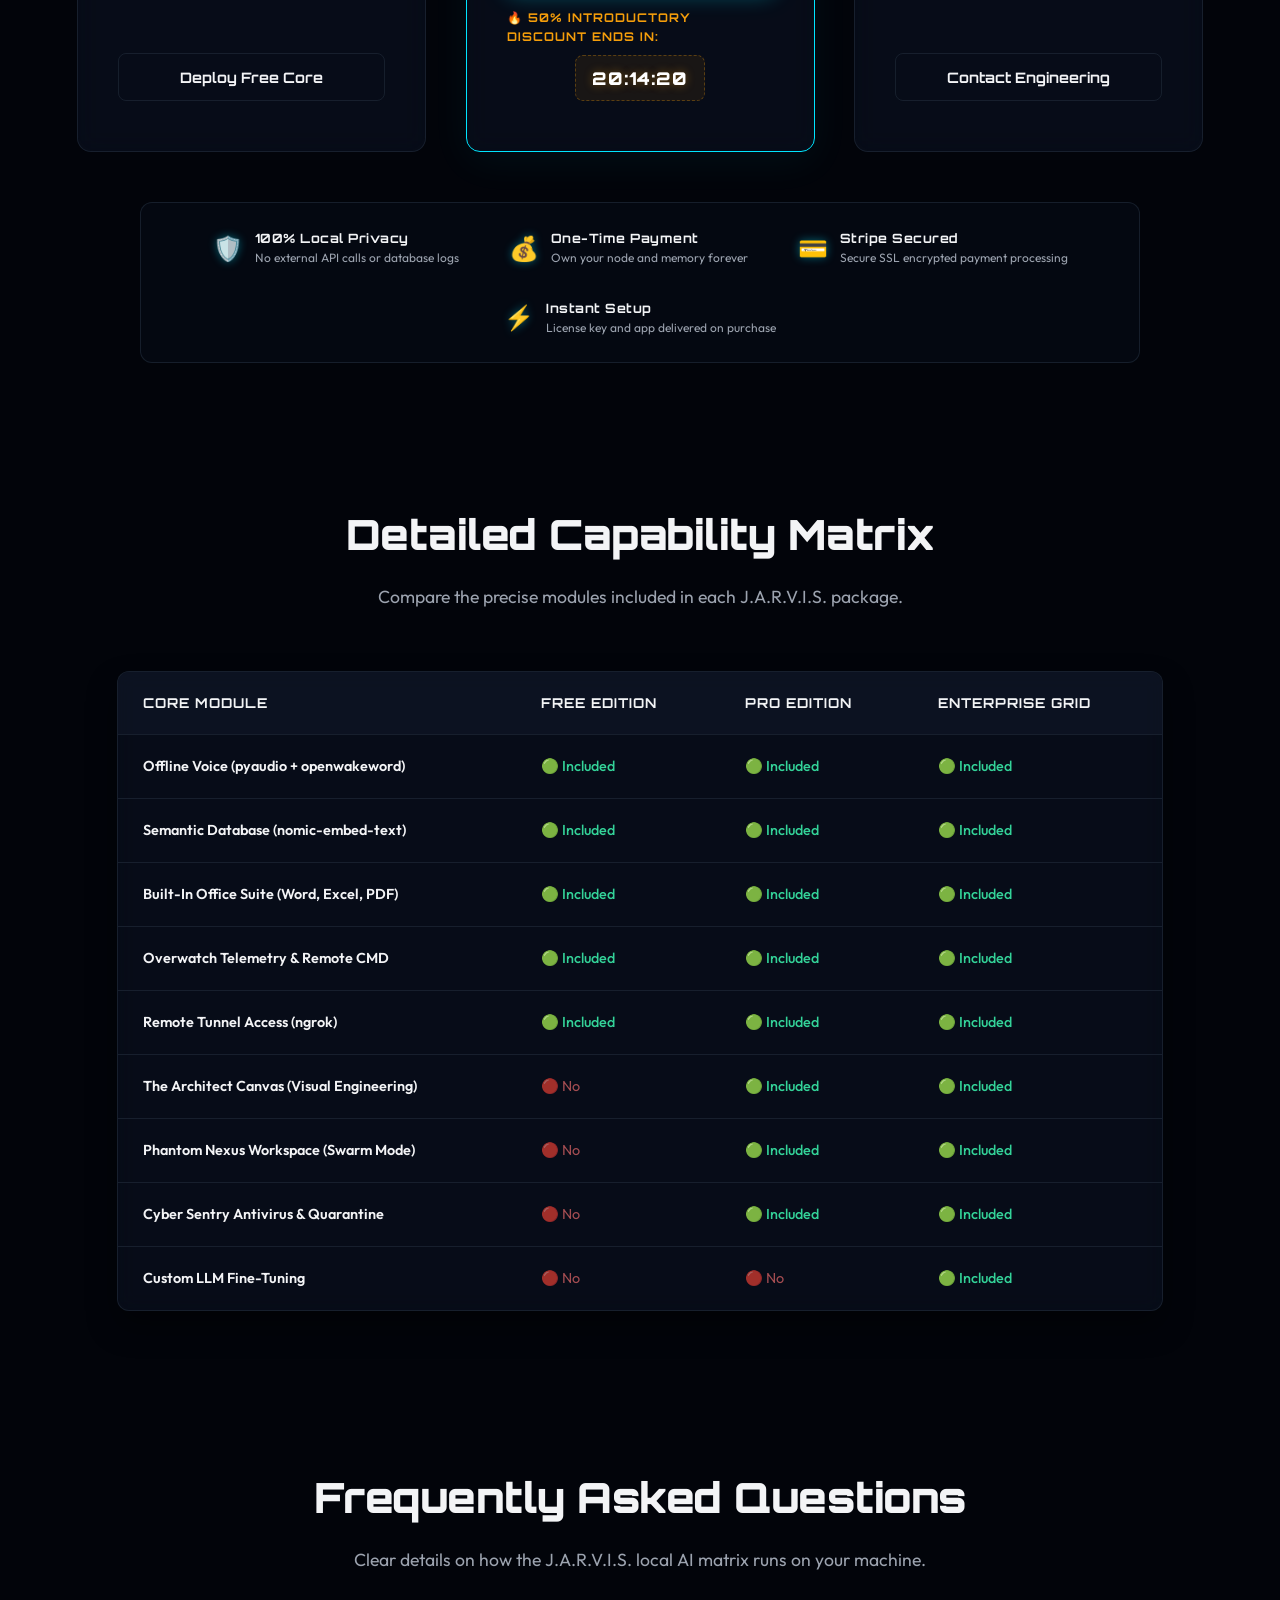
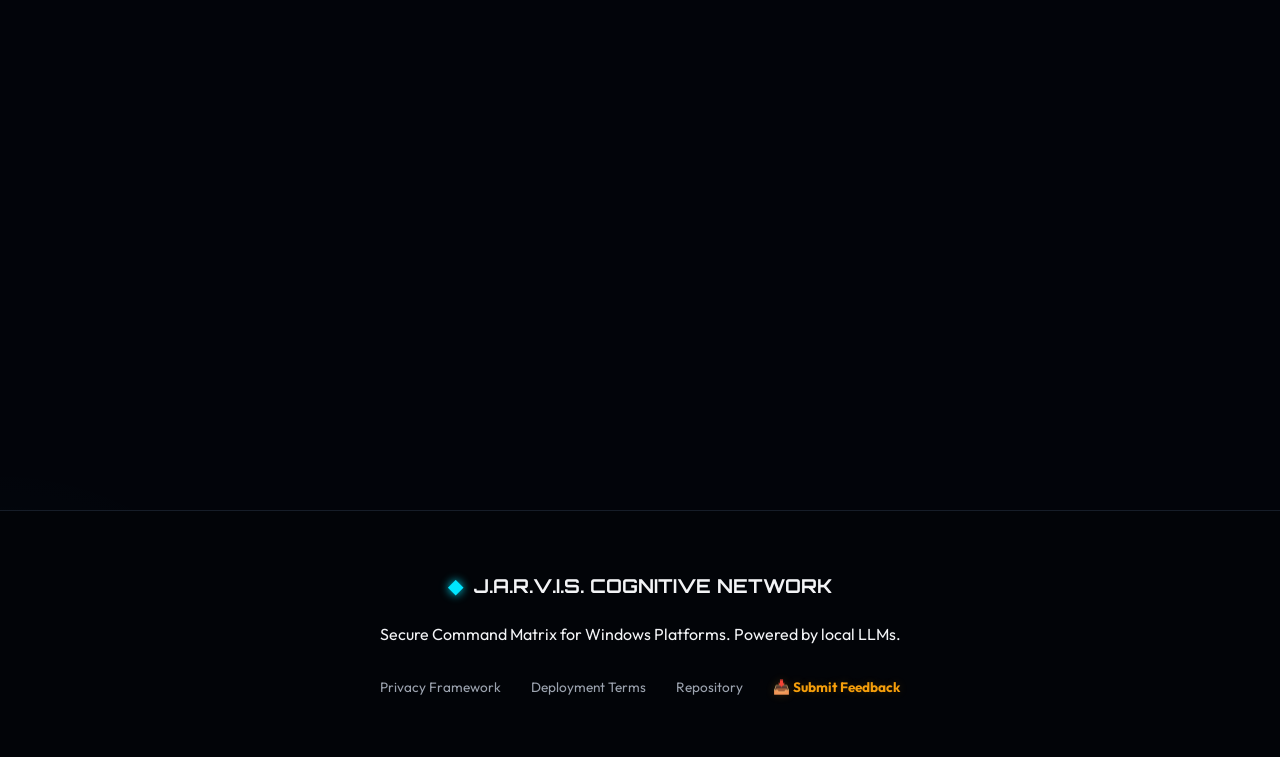
==== commit 74743547: "feat(cro): add submit feedback link placeholder to website footer" ====
--- a/index.html
+++ b/index.html
@@ -730,6 +730,7 @@
                 <a href="#">Privacy Framework</a>
                 <a href="#">Deployment Terms</a>
                 <a href="#">Repository</a>
+                <a href="YOUR_GOOGLE_FORM_URL" target="_blank" style="color: var(--accent-2); font-weight: bold; text-shadow: 0 0 10px rgba(245,158,11,0.2);">📥 Submit Feedback</a>
             </div>
         </div>
     </footer>
--- a/styles.css
+++ b/styles.css
@@ -2950,16 +2950,16 @@
     transition: transform 0.3s ease;
 }
 
-.faq-item.active {
+.faq-item.open {
     border-color: var(--accent);
     background: rgba(0, 229, 255, 0.02);
 }
 
-.faq-item.active .faq-question {
+.faq-item.open .faq-question {
     color: var(--accent);
 }
 
-.faq-item.active .faq-question .arrow-icon {
+.faq-item.open .faq-question .arrow-icon {
     transform: rotate(180deg);
     color: var(--accent);
 }
@@ -2971,7 +2971,7 @@
     overflow: hidden;
 }
 
-.faq-item.active .faq-answer-wrapper {
+.faq-item.open .faq-answer-wrapper {
     grid-template-rows: 1fr;
 }
 
@@ -2984,7 +2984,7 @@
     line-height: 1.6;
 }
 
-.faq-item.active .faq-answer {
+.faq-item.open .faq-answer {
     padding: 0 30px 25px 30px;
 }
 
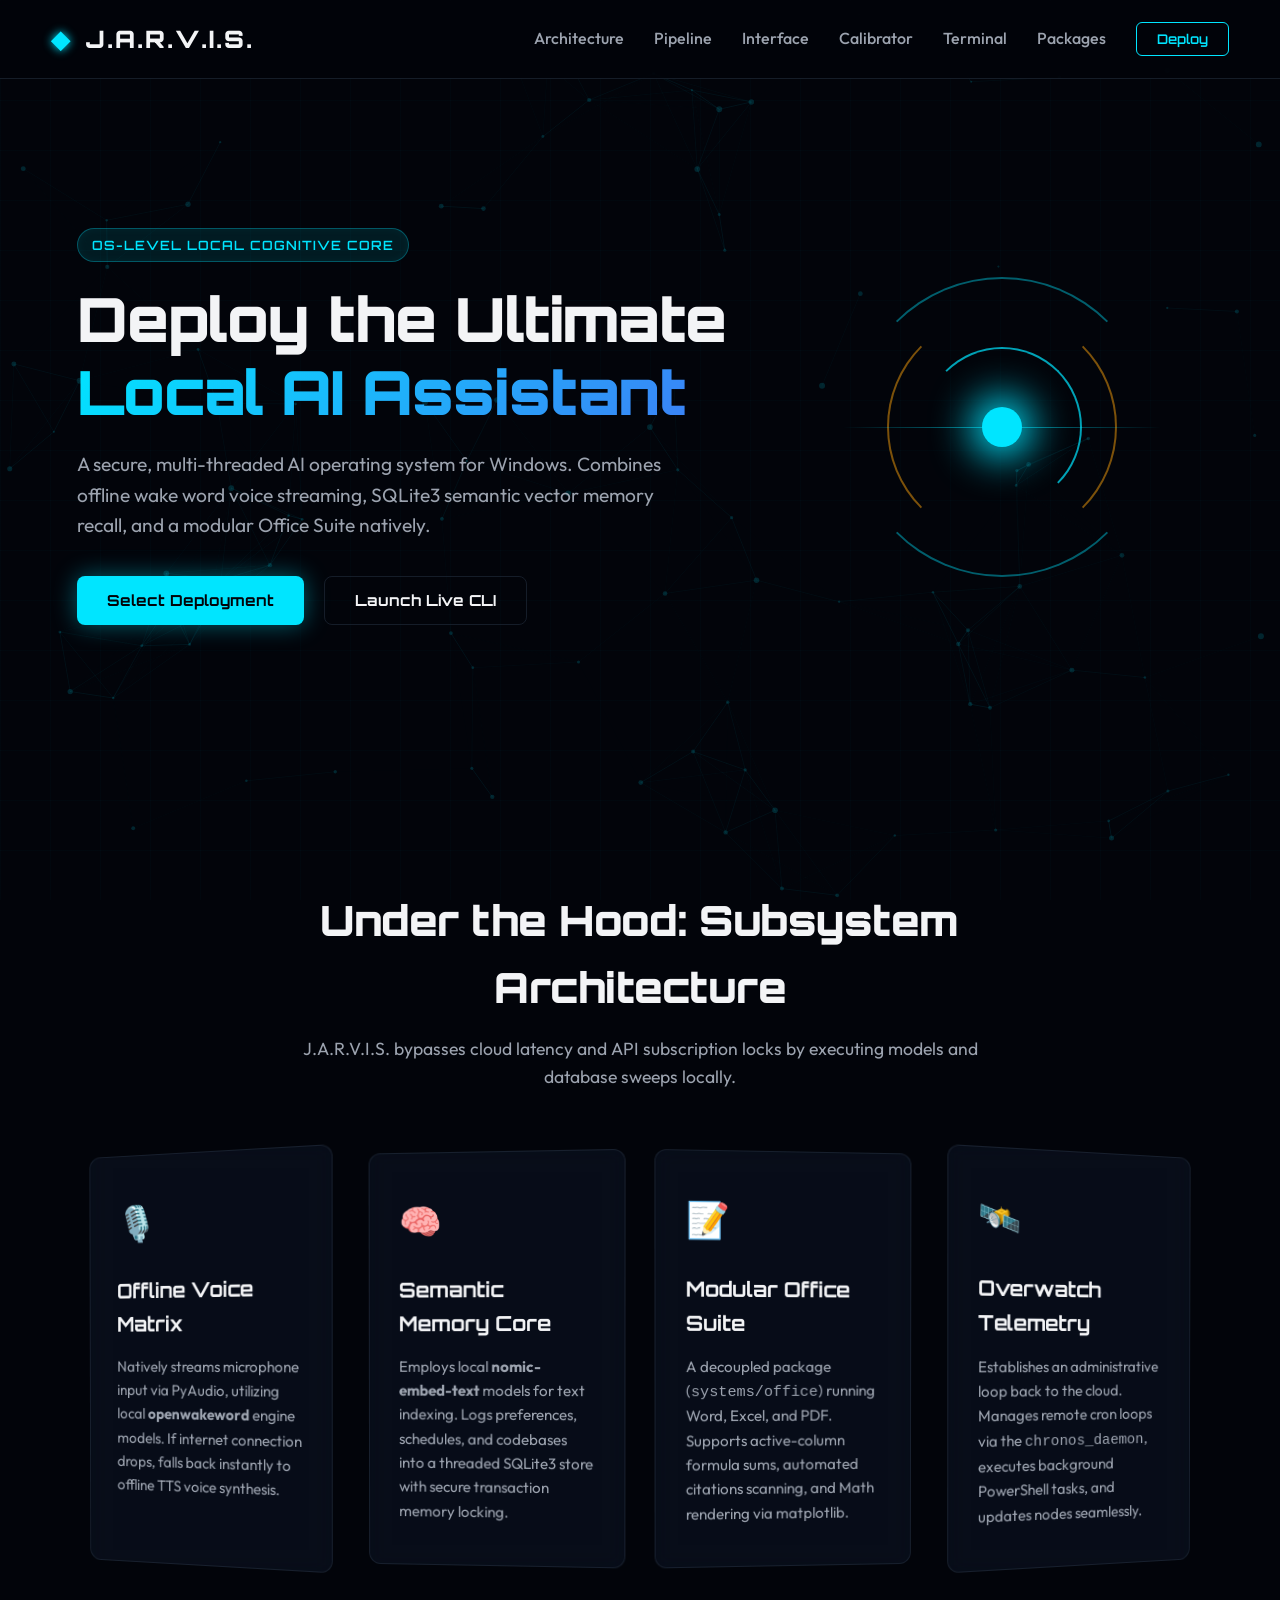
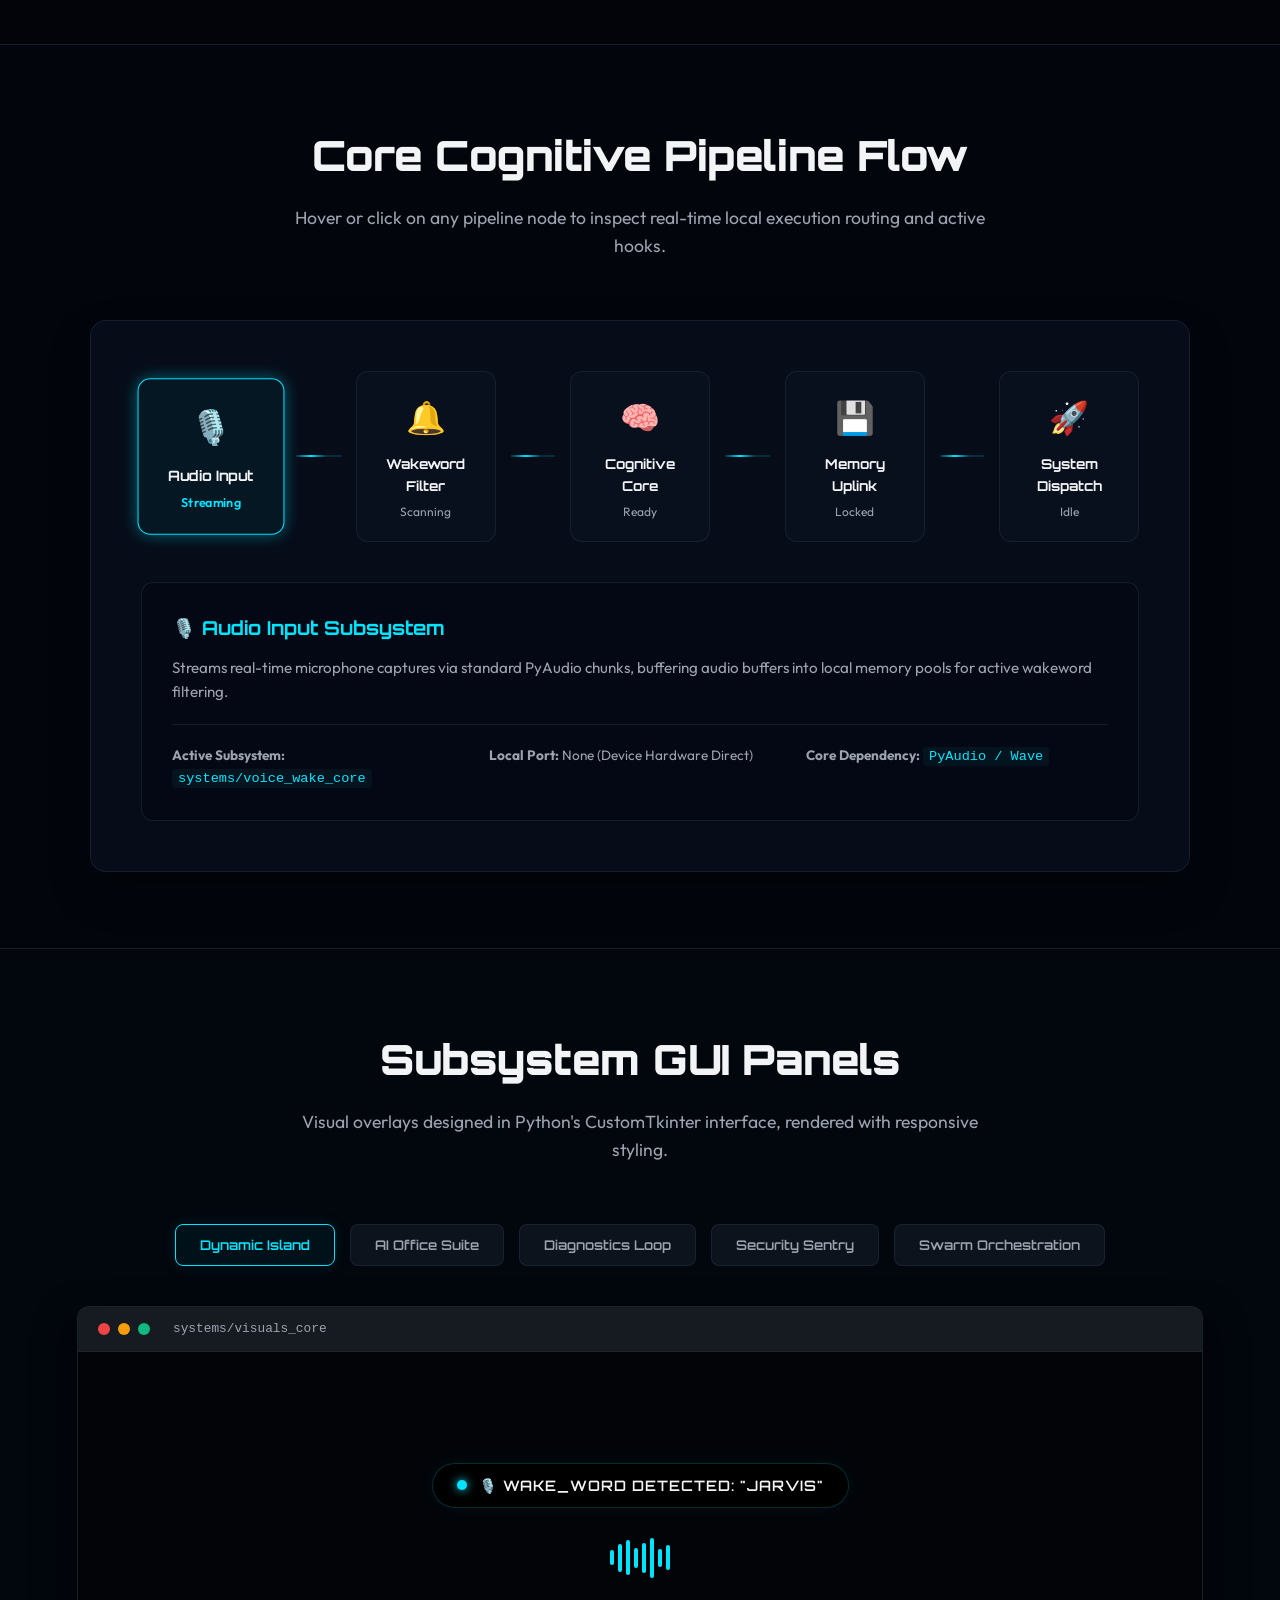
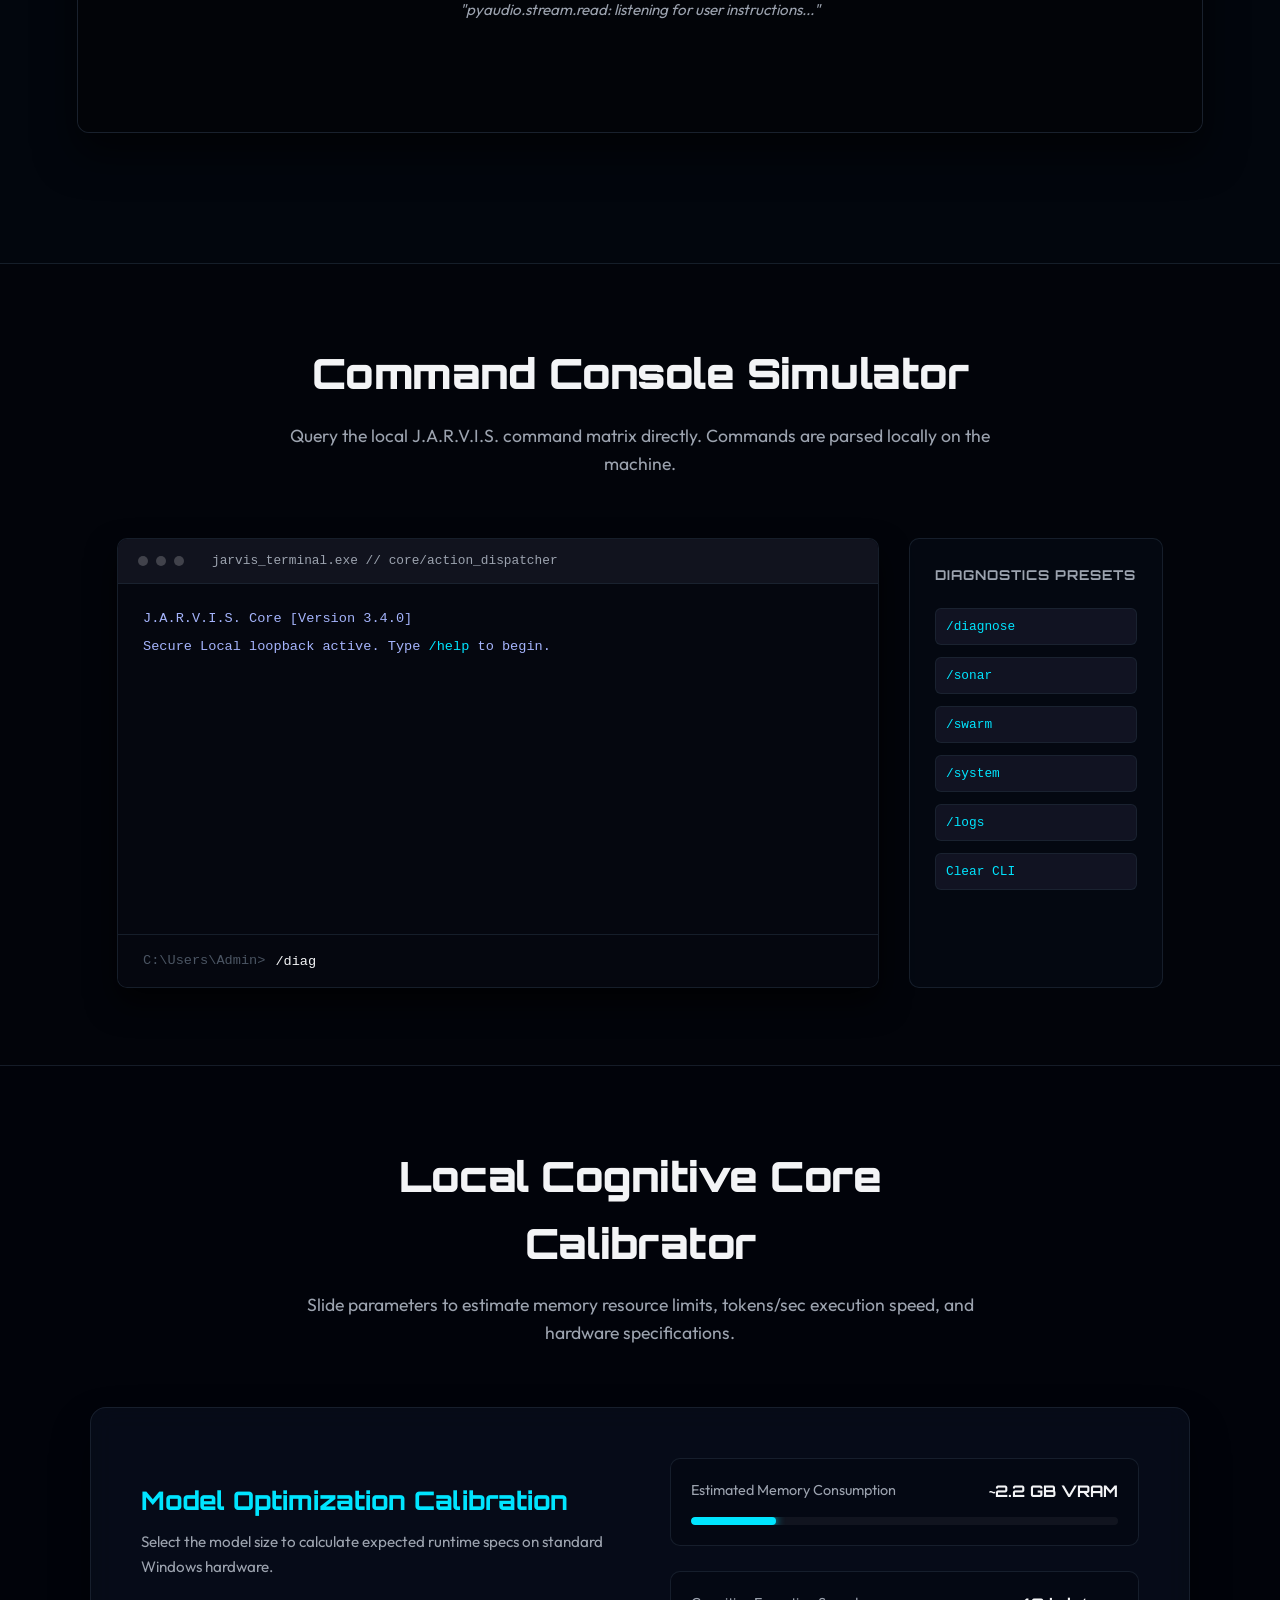
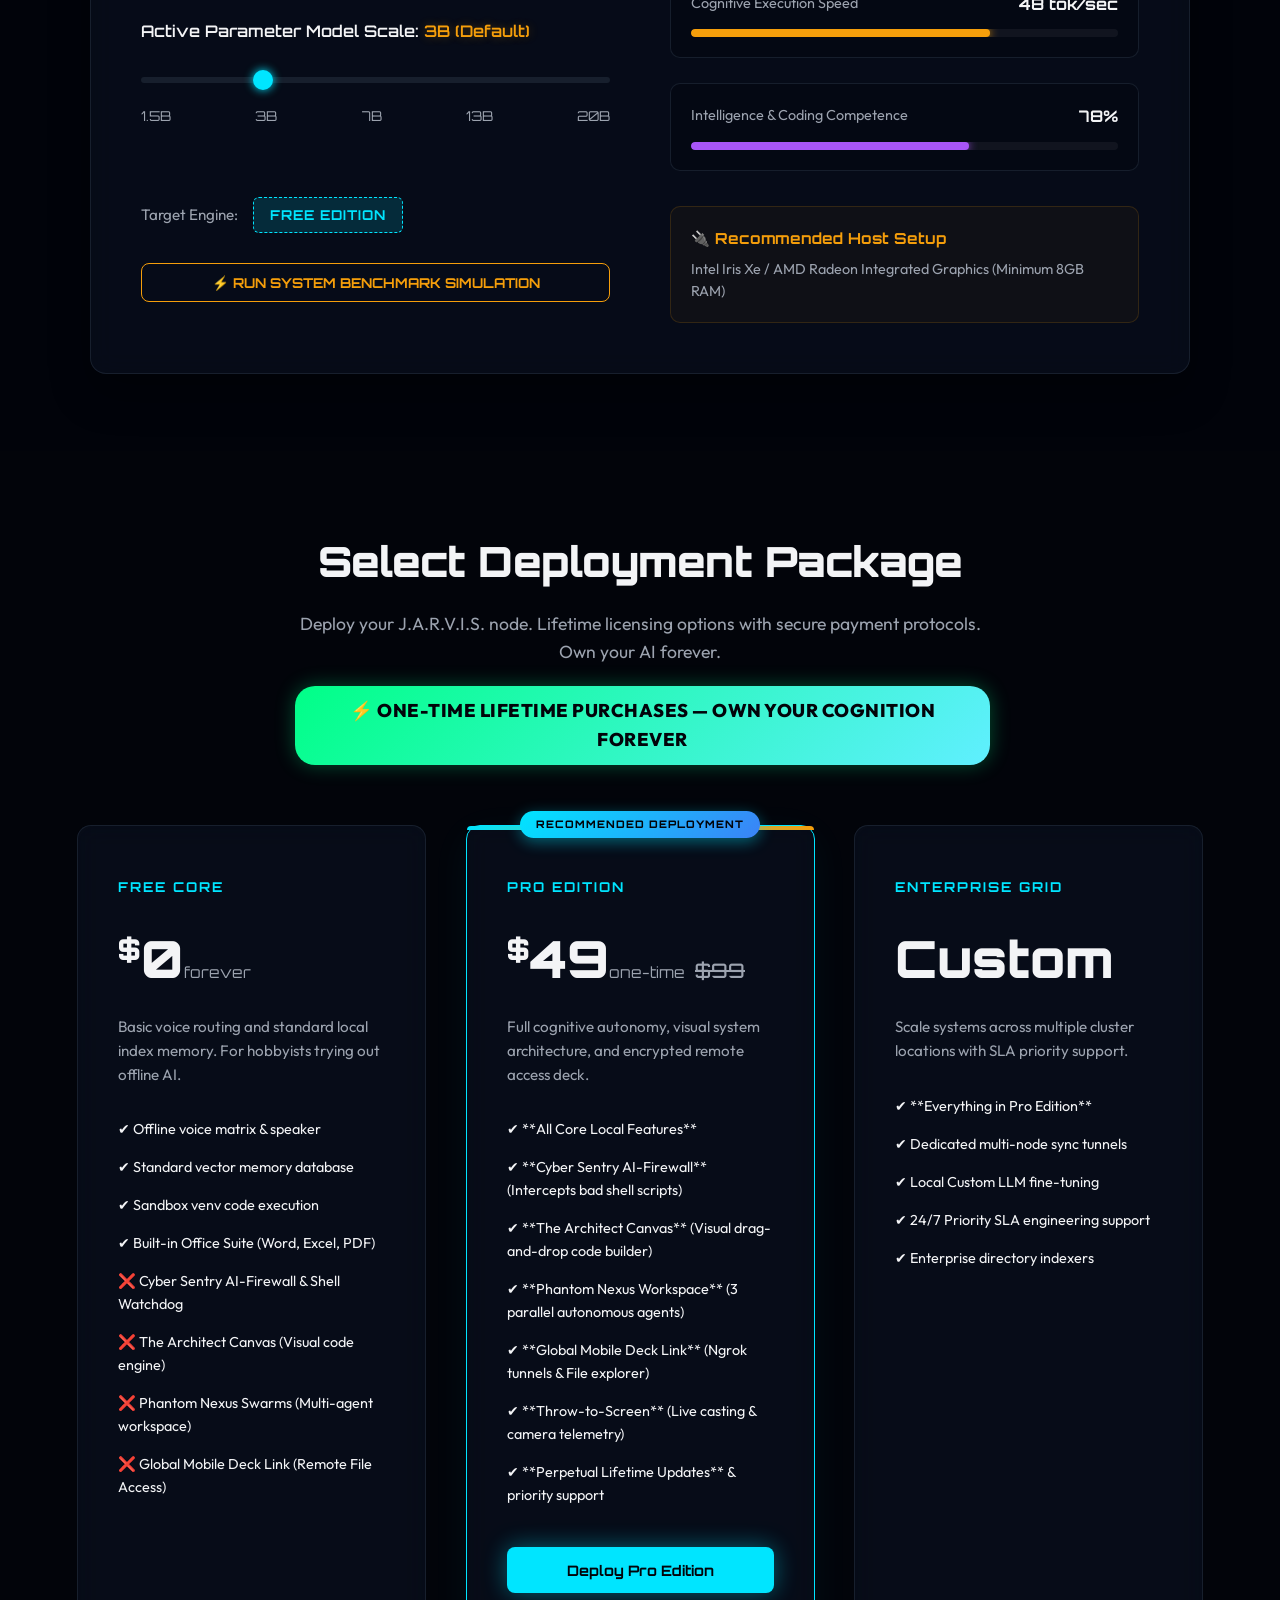
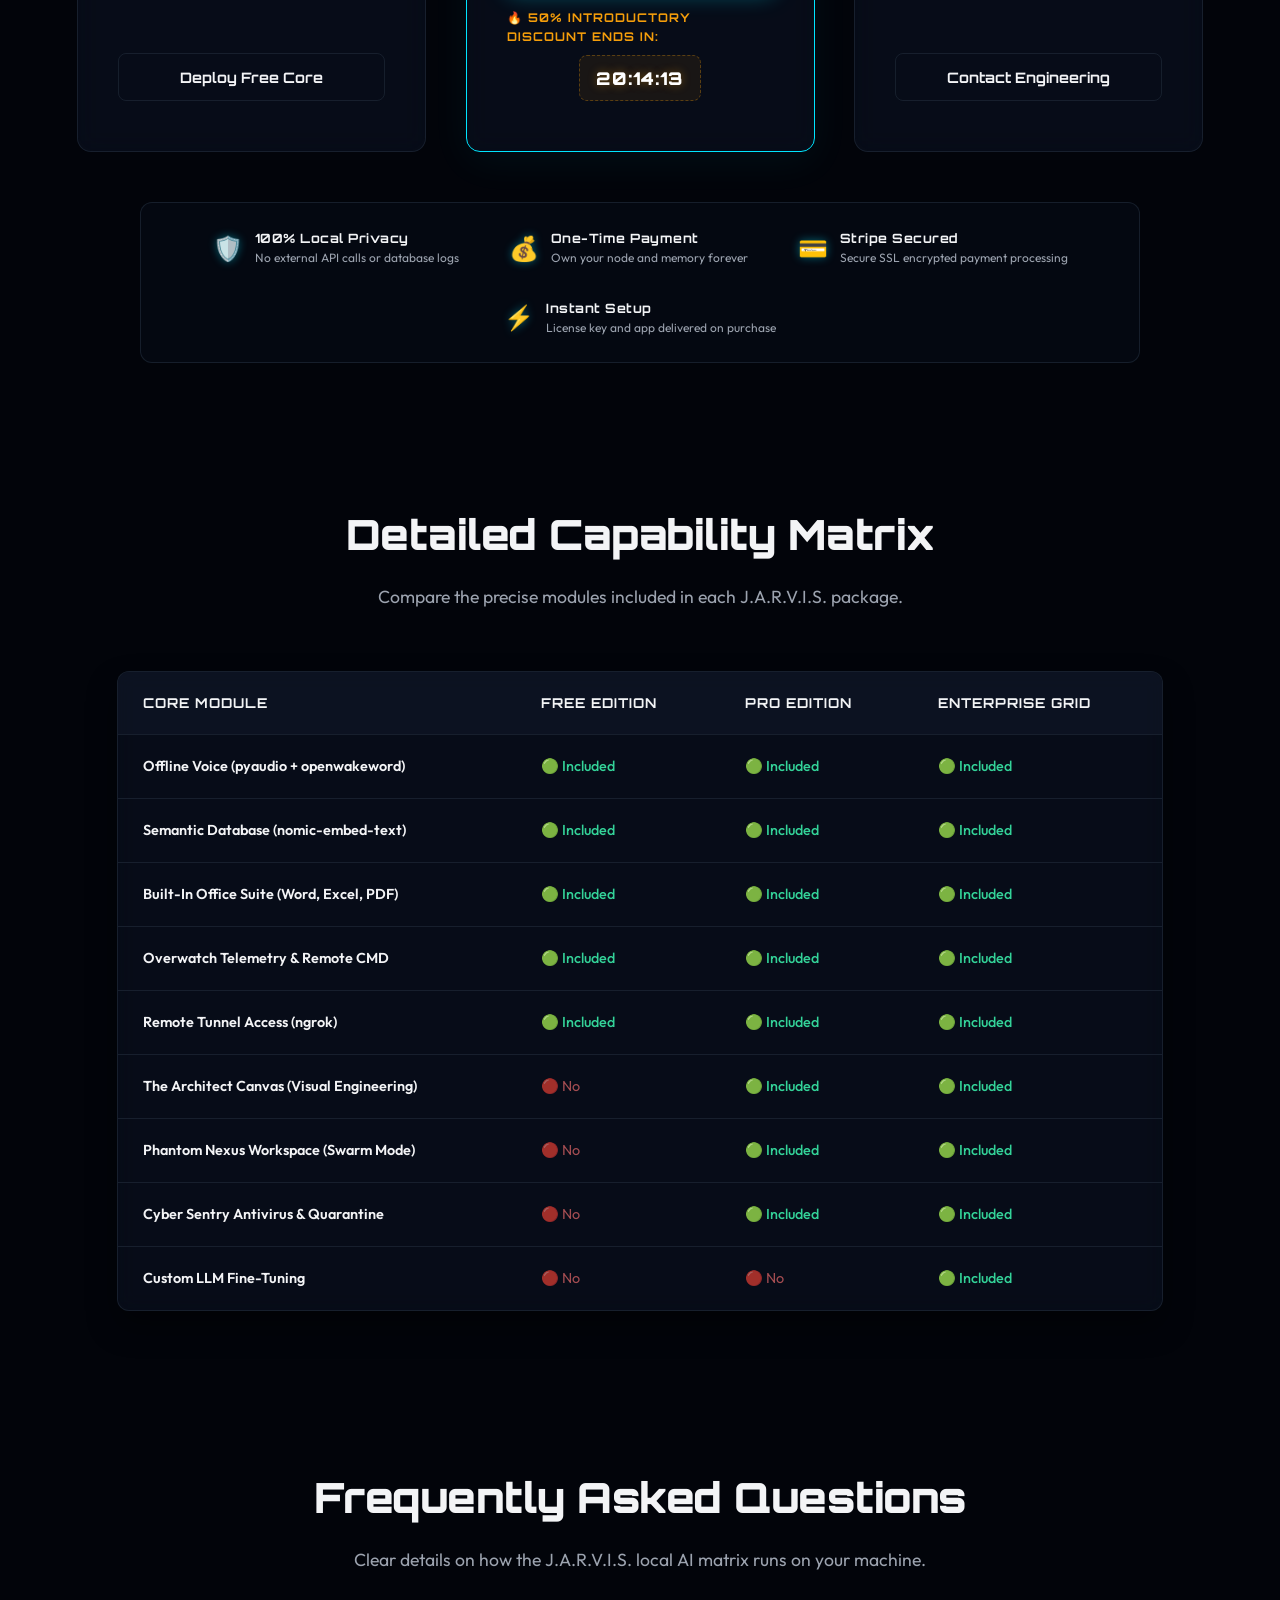
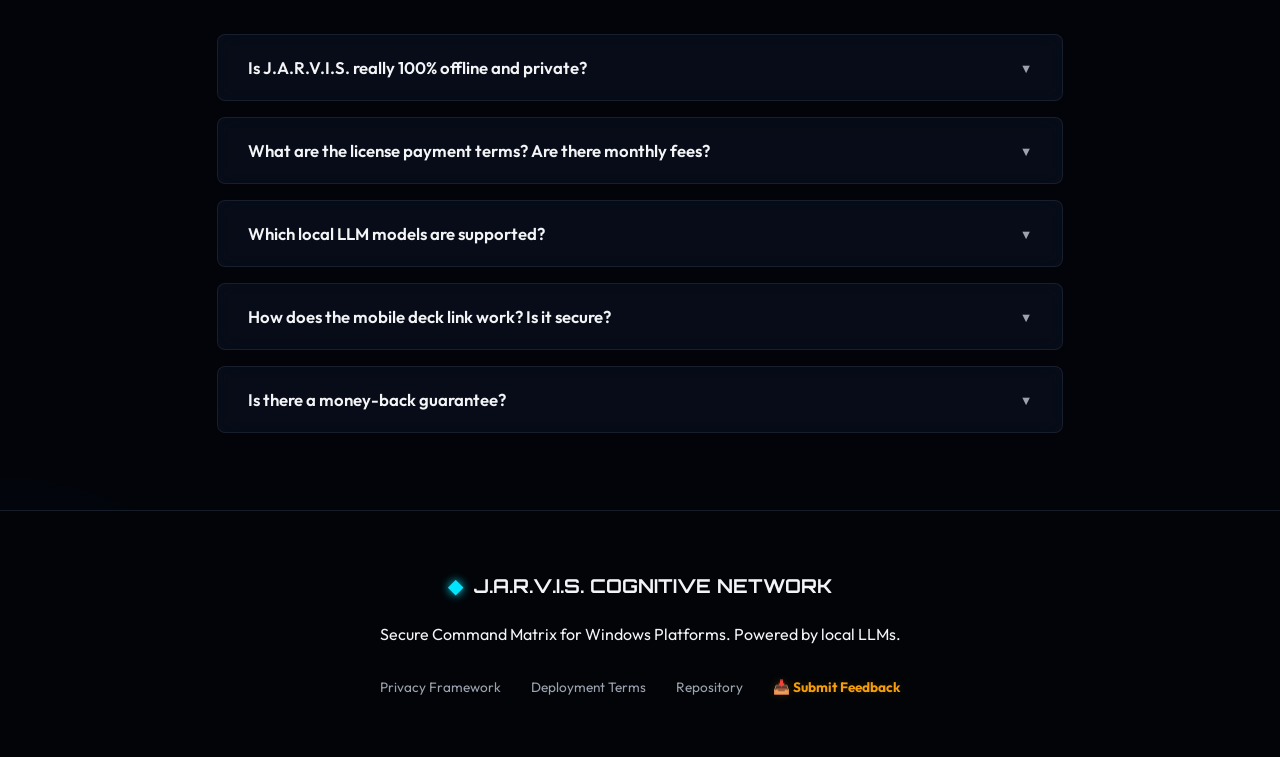
==== commit d1cad12d: "feat(cro): link repository in footer to Jarvis-Free GitHub repository" ====
--- a/index.html
+++ b/index.html
@@ -729,7 +729,7 @@
             <div class="footer-links">
                 <a href="#">Privacy Framework</a>
                 <a href="#">Deployment Terms</a>
-                <a href="#">Repository</a>
+                <a href="https://github.com/DIMPM32145/Jarvis-Free" target="_blank">Repository</a>
                 <a href="YOUR_GOOGLE_FORM_URL" target="_blank" style="color: var(--accent-2); font-weight: bold; text-shadow: 0 0 10px rgba(245,158,11,0.2);">📥 Submit Feedback</a>
             </div>
         </div>
